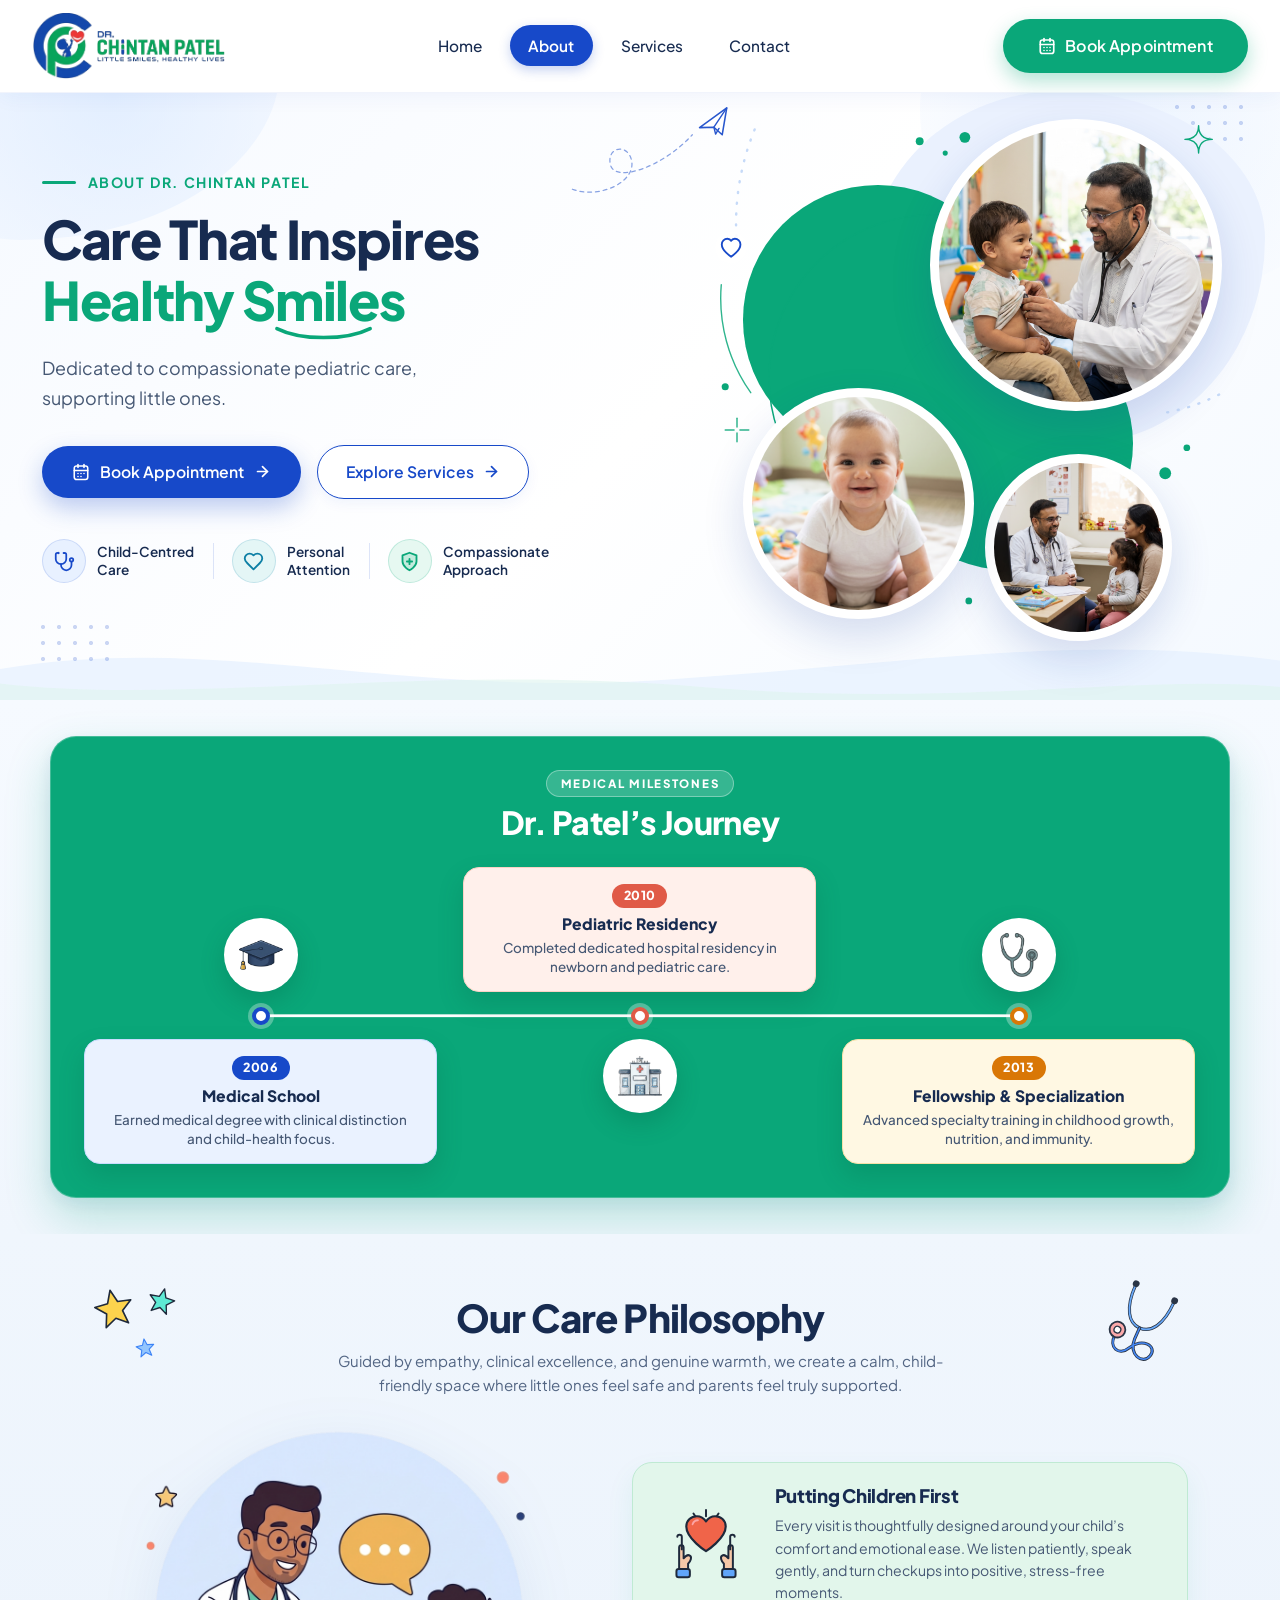
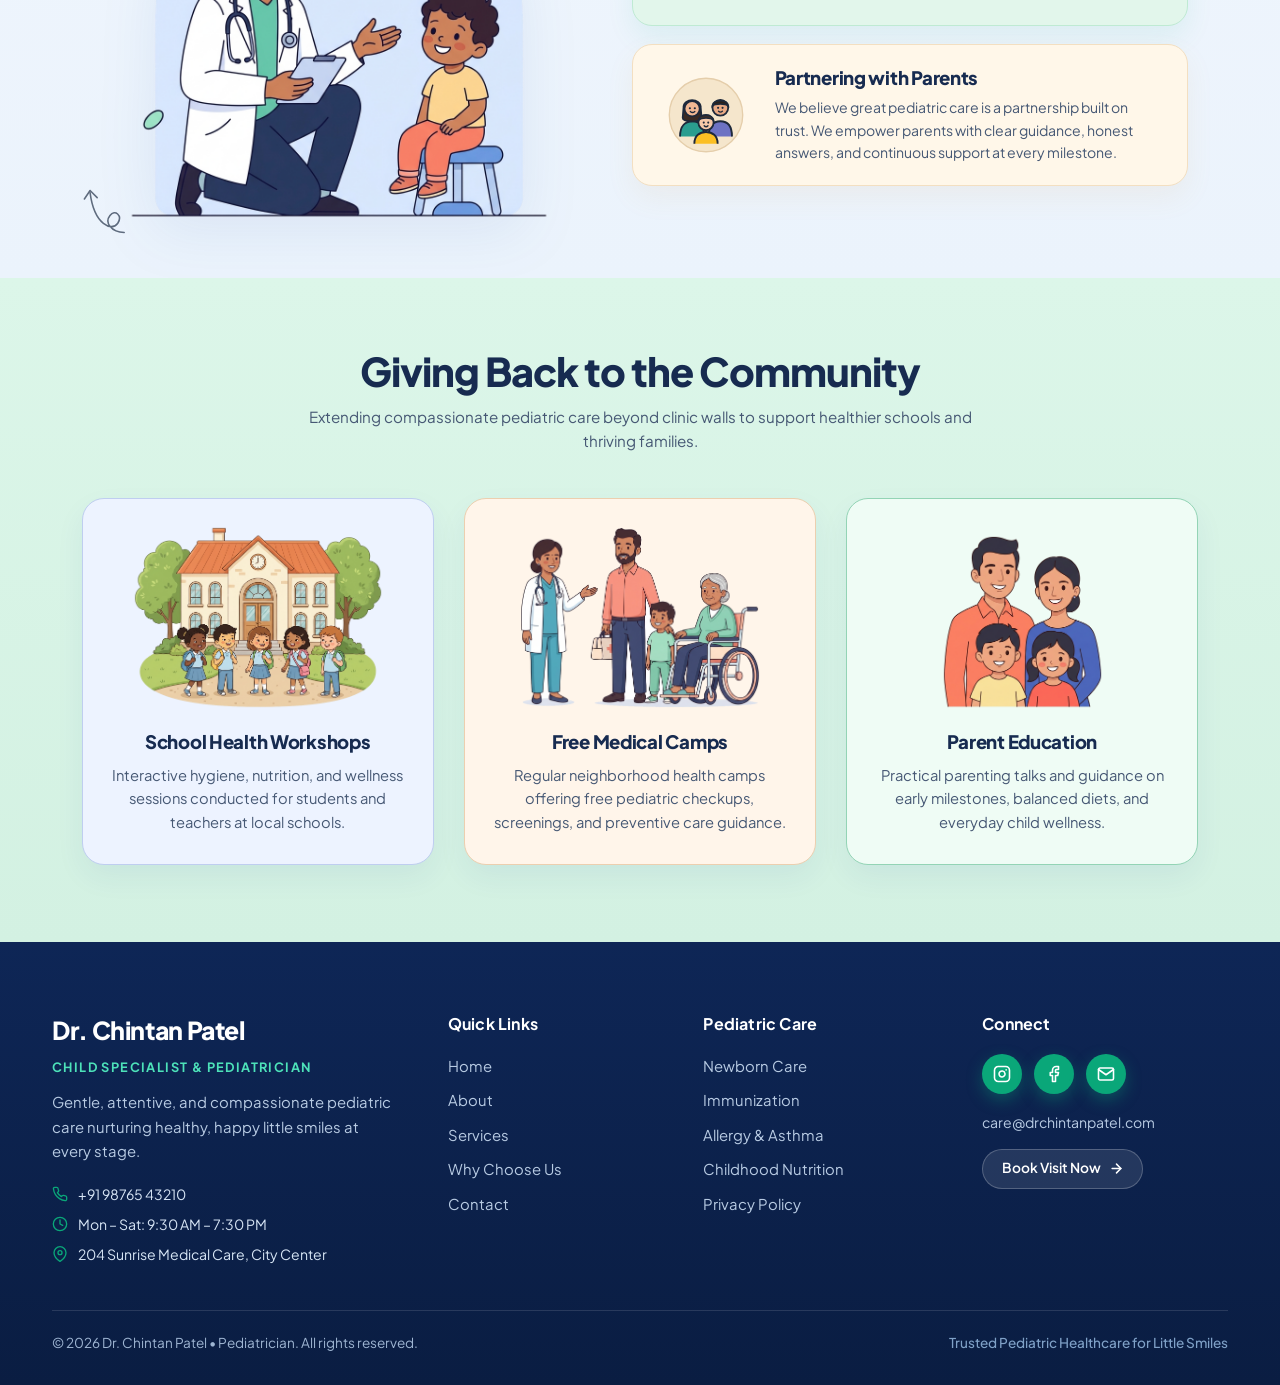
==== about.html @ 52f43acf "Add about page, update assets, and styling" ====
<!DOCTYPE html>
<html lang="en">
<head>
  <meta charset="UTF-8">
  <meta name="viewport" content="width=device-width, initial-scale=1.0">
  <title>About Dr. Chintan Patel | Child Specialist &amp; Pediatrician</title>
  <meta name="description" content="Learn about Dr. Chintan Patel's compassionate, child-centred pediatric care philosophy, supporting healthy smiles and thriving families.">

  <!-- Google Fonts: Plus Jakarta Sans -->
  <link rel="preconnect" href="https://fonts.googleapis.com">
  <link rel="preconnect" href="https://fonts.gstatic.com" crossorigin>
  <link href="https://fonts.googleapis.com/css2?family=Plus+Jakarta+Sans:wght@400;500;600;700;800&display=swap" rel="stylesheet">

  <!-- Main Stylesheet -->
  <link rel="stylesheet" href="style.css">
</head>
<body class="page-about">

  <!-- ==================== HEADER / NAVBAR ==================== -->
  <header class="site-header" id="header">
    <div class="header-container">

      <!-- Brand Logo -->
      <a href="index.html" class="brand-logo" aria-label="Dr. Chintan Patel - Home">
        <img src="images/logo.png" alt="Dr. Chintan Patel - Child Specialist" class="logo-image">
      </a>

      <!-- Desktop Navigation Menu -->
      <nav class="nav-desktop" aria-label="Primary Navigation">
        <ul class="nav-links">
          <li><a href="index.html" class="nav-link">Home</a></li>
          <li><a href="about.html" class="nav-link active">About</a></li>
          <li><a href="index.html#services" class="nav-link">Services</a></li>
          <li><a href="#contact" class="nav-link">Contact</a></li>
        </ul>
      </nav>

      <!-- Header Action Button -->
      <div class="header-actions">
        <a href="#contact" class="btn btn-appointment" aria-label="Book an Appointment">
          <svg class="btn-icon" width="18" height="18" viewBox="0 0 24 24" fill="none" stroke="currentColor" stroke-width="2.2" stroke-linecap="round" stroke-linejoin="round">
            <rect x="3" y="4" width="18" height="18" rx="3" ry="3"></rect>
            <line x1="16" y1="2" x2="16" y2="6"></line>
            <line x1="8" y1="2" x2="8" y2="6"></line>
            <line x1="3" y1="10" x2="21" y2="10"></line>
            <path d="M8 14h.01"></path>
            <path d="M12 14h.01"></path>
            <path d="M16 14h.01"></path>
            <path d="M8 18h.01"></path>
            <path d="M12 18h.01"></path>
            <path d="M16 18h.01"></path>
          </svg>
          <span>Book Appointment</span>
        </a>

        <!-- Mobile Menu Toggle Button -->
        <button class="mobile-toggle" id="mobileToggle" aria-label="Toggle navigation menu" aria-expanded="false">
          <span class="hamburger-bar"></span>
          <span class="hamburger-bar"></span>
          <span class="hamburger-bar"></span>
        </button>
      </div>

    </div>

    <!-- Mobile Drawer Menu -->
    <div class="mobile-menu" id="mobileMenu">
      <ul class="mobile-nav-links">
        <li><a href="index.html" class="mobile-nav-link">Home</a></li>
        <li><a href="about.html" class="mobile-nav-link active">About</a></li>
        <li><a href="index.html#services" class="mobile-nav-link">Services</a></li>
        <li><a href="#contact" class="mobile-nav-link">Contact</a></li>
      </ul>
      <div class="mobile-menu-action">
        <a href="#contact" class="btn btn-appointment btn-block">
          <svg class="btn-icon" width="18" height="18" viewBox="0 0 24 24" fill="none" stroke="currentColor" stroke-width="2.2" stroke-linecap="round" stroke-linejoin="round">
            <rect x="3" y="4" width="18" height="18" rx="3" ry="3"></rect>
            <line x1="16" y1="2" x2="16" y2="6"></line>
            <line x1="8" y1="2" x2="8" y2="6"></line>
            <line x1="3" y1="10" x2="21" y2="10"></line>
          </svg>
          <span>Book Appointment</span>
        </a>
      </div>
    </div>
  </header>

  <!-- Blurred Backdrop Overlay for Mobile Navigation -->
  <div class="nav-backdrop" id="navBackdrop" aria-hidden="true"></div>

  <!-- ==================== ABOUT PAGE HERO SECTION ==================== -->
  <main>
    <section class="about-hero-section" id="about-hero">

      <!-- Ambient Organic Waves, Dot Grids & Paper Plane Decor -->
      <div class="about-hero-bg" aria-hidden="true">
        <div class="about-hero-blob-tl"></div>
        <div class="about-hero-blob-tr"></div>
        <svg class="about-hero-wave-bottom" viewBox="0 0 1440 160" preserveAspectRatio="none">
          <path d="M0,100 C240,35 440,150 740,120 C1020,92 1210,35 1440,85 L1440,160 L0,160 Z" fill="#E6F1FF" opacity="0.72"/>
          <path d="M0,126 C210,165 480,90 790,132 C1080,170 1280,108 1440,132 L1440,160 L0,160 Z" fill="#DFF5EE" opacity="0.58"/>
        </svg>

        <!-- Subtle Dot Matrix Grids -->
        <div class="about-dot-grid about-dot-grid-tr"></div>
        <div class="about-dot-grid about-dot-grid-bl"></div>

        <!-- Playful Hand-Drawn Paper Airplane + Looped Dashed Trail -->
        <svg class="about-paper-plane-svg" viewBox="0 0 230 130" fill="none">
          <path d="M12,112 C48,125 94,102 88,75 C83,52 55,58 61,81 C67,104 128,84 166,42" stroke="#1749C9" stroke-width="1.6" stroke-dasharray="5 5" stroke-linecap="round" opacity="0.55"/>
          <g transform="translate(168, 12) rotate(-14)">
            <path d="M2 22 L42 6 L28 38 L20 26 Z" stroke="#1749C9" stroke-width="2" stroke-linejoin="round" fill="#FFFFFF" fill-opacity="0.9"/>
            <path d="M42 6 L20 26 L20 35 L26 29" stroke="#1749C9" stroke-width="1.8" stroke-linecap="round" stroke-linejoin="round"/>
          </g>
        </svg>
      </div>

      <div class="about-hero-container">

        <!-- Left Column: Eyebrow, Dual-Tone Headline with Smile Arc, Subtitle, CTAs & Trust Pillars -->
        <div class="about-hero-content">

          <div class="about-hero-eyebrow pop-in" style="--pop-delay: 0.06s;">
            <span class="about-eyebrow-line" aria-hidden="true"></span>
            <span>ABOUT DR. CHINTAN PATEL</span>
          </div>

          <h1 class="about-hero-title pop-in" style="--pop-delay: 0.16s;">
            <span>Care That Inspires</span>
            <span class="about-title-green">
              Healthy
              <span class="smiles-arc-wrap">
                Smiles
                <svg class="smiles-arc-svg" viewBox="0 0 136 24" fill="none" aria-hidden="true">
                  <path d="M6 6 C38 22, 98 22, 130 6" stroke="#0AA779" stroke-width="4.8" stroke-linecap="round"/>
                </svg>
              </span>
            </span>
          </h1>

          <p class="about-hero-desc pop-in" style="--pop-delay: 0.26s;">
            Dedicated to compassionate pediatric care, supporting little ones.
          </p>

          <!-- Primary & Secondary Pill CTAs -->
          <div class="about-hero-cta-group pop-in" style="--pop-delay: 0.36s;">
            <a href="#contact" class="btn btn-about-primary">
              <svg class="btn-cal-icon" width="18" height="18" viewBox="0 0 24 24" fill="none" stroke="currentColor" stroke-width="2.1" stroke-linecap="round" stroke-linejoin="round" aria-hidden="true">
                <rect x="3" y="4" width="18" height="18" rx="3" ry="3"></rect>
                <line x1="16" y1="2" x2="16" y2="6"></line>
                <line x1="8" y1="2" x2="8" y2="6"></line>
                <line x1="3" y1="10" x2="21" y2="10"></line>
                <path d="M8 14h.01"></path>
                <path d="M12 14h.01"></path>
                <path d="M16 14h.01"></path>
                <path d="M8 18h.01"></path>
                <path d="M12 18h.01"></path>
              </svg>
              <span>Book Appointment</span>
              <svg class="btn-arrow-icon" width="17" height="17" viewBox="0 0 24 24" fill="none" stroke="currentColor" stroke-width="2.4" stroke-linecap="round" stroke-linejoin="round" aria-hidden="true">
                <line x1="5" y1="12" x2="19" y2="12"></line>
                <polyline points="12 5 19 12 12 19"></polyline>
              </svg>
            </a>

            <a href="index.html#services" class="btn btn-about-outline">
              <span>Explore Services</span>
              <svg class="btn-arrow-icon" width="17" height="17" viewBox="0 0 24 24" fill="none" stroke="currentColor" stroke-width="2.4" stroke-linecap="round" stroke-linejoin="round" aria-hidden="true">
                <line x1="5" y1="12" x2="19" y2="12"></line>
                <polyline points="12 5 19 12 12 19"></polyline>
              </svg>
            </a>
          </div>

          <!-- 3 Pediatric Trust Pillars -->
          <div class="about-hero-pillars pop-in" style="--pop-delay: 0.46s;">

            <div class="about-pillar-item">
              <div class="about-pillar-icon pillar-icon-blue" aria-hidden="true">
                <svg width="21" height="21" viewBox="0 0 24 24" fill="none" stroke="currentColor" stroke-width="2" stroke-linecap="round" stroke-linejoin="round">
                  <path d="M4.8 2.3A.3.3 0 1 0 5 2H4a2 2 0 0 0-2 2v5a6 6 0 0 0 6 6v0a6 6 0 0 0 6-6V4a2 2 0 0 0-2-2h-1a.2.2 0 1 0 .3.3"/>
                  <path d="M8 15v1a6 6 0 0 0 6 6v0a6 6 0 0 0 6-6v-4"/>
                  <circle cx="20" cy="10" r="2"/>
                </svg>
              </div>
              <span class="about-pillar-label">Child-Centred<br>Care</span>
            </div>

            <div class="about-pillar-divider" aria-hidden="true"></div>

            <div class="about-pillar-item">
              <div class="about-pillar-icon pillar-icon-teal" aria-hidden="true">
                <svg width="21" height="21" viewBox="0 0 24 24" fill="none" stroke="currentColor" stroke-width="2.1" stroke-linecap="round" stroke-linejoin="round">
                  <path d="M19 14c1.49-1.46 3-3.21 3-5.5A5.5 5.5 0 0 0 16.5 3c-1.76 0-3 .5-4.5 2-1.5-1.5-2.74-2-4.5-2A5.5 5.5 0 0 0 2 8.5c0 2.3 1.5 4.05 3 5.5l7 7Z"/>
                </svg>
              </div>
              <span class="about-pillar-label">Personal<br>Attention</span>
            </div>

            <div class="about-pillar-divider" aria-hidden="true"></div>

            <div class="about-pillar-item">
              <div class="about-pillar-icon pillar-icon-green" aria-hidden="true">
                <svg width="21" height="21" viewBox="0 0 24 24" fill="none" stroke="currentColor" stroke-width="2.1" stroke-linecap="round" stroke-linejoin="round">
                  <path d="M12 22s8-4 8-10V5l-8-3-8 3v7c0 6 8 10 8 10z" fill="currentColor" fill-opacity="0.16"/>
                  <line x1="12" y1="9" x2="12" y2="15"/>
                  <line x1="9" y1="12" x2="15" y2="12"/>
                </svg>
              </div>
              <span class="about-pillar-label">Compassionate<br>Approach</span>
            </div>

          </div>
        </div>

        <!-- Right Column: 3-Circle Photo Collage with Reference Image 2 Background Design -->
        <div class="about-hero-visual">
          <div class="about-collage-stage">

            <!-- Soft Light Blue Cloud Shape Behind Top-Right -->
            <div class="collage-bg-sky" aria-hidden="true"></div>

            <!-- Bold Healthcare Green Overlapping Backdrop Circles (Exact Ref Image 2) -->
            <div class="collage-green-circle-main" aria-hidden="true"></div>
            <div class="collage-green-circle-accent" aria-hidden="true"></div>

            <!-- Thin Green Orbital Arc, Heart, Crosshair, Sparkle & Green Dots (Ref Image 2) -->
            <svg class="collage-decor-svg" viewBox="0 0 560 560" fill="none" aria-hidden="true">
              <!-- Outer faint dotted arc top-left -->
              <path d="M74 28 A252 252 0 0 0 56 146" stroke="#C6DAF8" stroke-width="2.5" stroke-dasharray="1 10" stroke-linecap="round"/>

              <!-- Thin green orbital ring around main green circle -->
              <path d="M98 336 A166 166 0 0 1 286 118" stroke="#0AA779" stroke-width="1.5" stroke-linecap="round"/>
              <path d="M40 186 A166 166 0 0 0 70 296" stroke="#0AA779" stroke-width="1.4" stroke-linecap="round" opacity="0.85"/>

              <!-- Royal Blue Outline Heart on left orbital arc -->
              <g transform="translate(36, 134)">
                <circle cx="14" cy="14" r="16" fill="#FFFFFF" fill-opacity="0.9"/>
                <path d="M14 23.5 C14 23.5 4.5 17.5 4.5 11 C4.5 7.7 7.1 5.2 10.2 5.2 C12.1 5.2 13.4 6.2 14 7.4 C14.6 6.2 15.9 5.2 17.8 5.2 C20.9 5.2 23.5 7.7 23.5 11 C23.5 17.5 14 23.5 14 23.5 Z" stroke="#1749C9" stroke-width="1.9" stroke-linejoin="round" fill="none"/>
              </g>

              <!-- 4-point Green Crosshair (+) on bottom-left -->
              <g stroke="#0AA779" stroke-width="1.5" stroke-linecap="round" opacity="0.85">
                <line x1="56" y1="322" x2="56" y2="331"/>
                <line x1="56" y1="337" x2="56" y2="346"/>
                <line x1="44" y1="334" x2="53" y2="334"/>
                <line x1="59" y1="334" x2="68" y2="334"/>
              </g>

              <!-- 4-point Green Sparkle Star on top-right -->
              <path d="M526 24 Q526 38 540 38 Q526 38 526 52 Q526 38 512 38 Q526 38 526 24 Z" stroke="#0AA779" stroke-width="1.4" stroke-linejoin="round" fill="none"/>

              <!-- Faint dotted arc on right edge -->
              <path d="M494 316 A195 195 0 0 0 554 294" stroke="#C6DAF8" stroke-width="2.5" stroke-dasharray="1 10" stroke-linecap="round"/>

              <!-- Floating Solid Healthcare Green Dots (matching Ref Image 2) -->
              <circle cx="242" cy="40" r="4" fill="#0AA779"/>
              <circle cx="268" cy="52" r="2.6" fill="#0AA779"/>
              <circle cx="288" cy="36" r="5.5" fill="#0AA779"/>
              <circle cx="44" cy="290" r="3.6" fill="#0AA779"/>
              <circle cx="292" cy="508" r="3.4" fill="#0AA779"/>
              <circle cx="492" cy="378" r="6" fill="#0AA779"/>
              <circle cx="514" cy="352" r="3.4" fill="#0AA779"/>
            </svg>

            <!-- Photo Circle 1: Primary Doctor Image (Top-Right Large) -->
            <div class="collage-circle collage-circle-primary">
              <img
                src="images/about/primary dr image.png"
                alt="Dr. Chintan Patel smiling while examining a cheerful young child"
                class="collage-circle-img"
              >
            </div>

            <!-- Photo Circle 2: Happy Child Image (Bottom-Left Medium) -->
            <div class="collage-circle collage-circle-kid">
              <img
                src="images/about/kid.png"
                alt="Happy smiling baby in pediatric care"
                class="collage-circle-img"
              >
            </div>

            <!-- Photo Circle 3: Secondary Doctor Consultation Image (Bottom-Right) -->
            <div class="collage-circle collage-circle-secondary">
              <img
                src="images/about/secondry dr image.png"
                alt="Dr. Chintan Patel consulting warmly with mother and child"
                class="collage-circle-img"
              >
            </div>

          </div>
        </div>

      </div>
    </section>

    <!-- ==================== DR. PATEL'S JOURNEY BANNER CARD ==================== -->
    <section class="journey-section" id="dr-journey">
      <div class="journey-wrapper">
        <div class="journey-banner-card">

          <!-- Compact Banner Header -->
          <div class="journey-header">
            <span class="journey-tag">MEDICAL MILESTONES</span>
            <h2 class="journey-title">Dr. Patel’s Journey</h2>
          </div>

          <!-- Horizontal Alternating 3-Step Timeline (Vertical Alternating on Mobile) -->
          <div class="journey-timeline">
            <!-- Progressive Connecting Line -->
            <div class="journey-track" aria-hidden="true">
              <div class="journey-track-fill"></div>
            </div>

            <!-- Milestone 1: 2006 Medical School (Icon Top/Left, Card Bottom/Right) -->
            <article class="journey-step journey-step-1">
              <div class="journey-slot-icon">
                <div class="journey-icon-circle">
                  <img
                    src="images/about/medical school.png"
                    alt="Medical School Graduation Cap"
                    class="journey-icon-img"
                    loading="lazy"
                  >
                </div>
              </div>

              <div class="journey-slot-node">
                <span class="journey-node-dot journey-dot-blue" aria-hidden="true"></span>
              </div>

              <div class="journey-slot-card">
                <div class="journey-step-card journey-card-blue">
                  <span class="journey-year-badge journey-year-blue">2006</span>
                  <h3 class="journey-step-title">Medical School</h3>
                  <p class="journey-step-desc">
                    Earned medical degree with clinical distinction and child-health focus.
                  </p>
                </div>
              </div>
            </article>

            <!-- Milestone 2: 2010 Pediatric Residency (Alternated: Card Top/Left, Icon Bottom/Right) -->
            <article class="journey-step journey-step-2 journey-step-alt">
              <div class="journey-slot-card">
                <div class="journey-step-card journey-card-coral">
                  <span class="journey-year-badge journey-year-coral">2010</span>
                  <h3 class="journey-step-title">Pediatric Residency</h3>
                  <p class="journey-step-desc">
                    Completed dedicated hospital residency in newborn and pediatric care.
                  </p>
                </div>
              </div>

              <div class="journey-slot-node">
                <span class="journey-node-dot journey-dot-coral" aria-hidden="true"></span>
              </div>

              <div class="journey-slot-icon">
                <div class="journey-icon-circle">
                  <img
                    src="images/about/pediatric residency.png"
                    alt="Pediatric Residency Hospital"
                    class="journey-icon-img"
                    loading="lazy"
                  >
                </div>
              </div>
            </article>

            <!-- Milestone 3: 2013 Fellowship & Specialization (Icon Top/Left, Card Bottom/Right) -->
            <article class="journey-step journey-step-3">
              <div class="journey-slot-icon">
                <div class="journey-icon-circle">
                  <img
                    src="images/about/fellowship & specialization.png"
                    alt="Fellowship and Specialization Stethoscope"
                    class="journey-icon-img"
                    loading="lazy"
                  >
                </div>
              </div>

              <div class="journey-slot-node">
                <span class="journey-node-dot journey-dot-gold" aria-hidden="true"></span>
              </div>

              <div class="journey-slot-card">
                <div class="journey-step-card journey-card-gold">
                  <span class="journey-year-badge journey-year-gold">2013</span>
                  <h3 class="journey-step-title">Fellowship &amp; Specialization</h3>
                  <p class="journey-step-desc">
                    Advanced specialty training in childhood growth, nutrition, and immunity.
                  </p>
                </div>
              </div>
            </article>

          </div>
        </div>
      </div>
    </section>

    <!-- ==================== OUR CARE PHILOSOPHY SECTION ==================== -->
    <section class="philosophy-section" id="care-philosophy">

      <div class="philosophy-container">

        <!-- Decorative Illustrations Positioned Tightly Around Content -->
        <div class="philosophy-bg-decor" aria-hidden="true">
          <!-- Top-Left Playful Stars (beside header) -->
          <svg class="philosophy-stars-svg" viewBox="0 0 160 150" fill="none">
            <!-- Large Golden Yellow Star -->
            <path d="M44 16 L51.5 34.5 L71 36 L56 49 L60.8 68.5 L44 58 L27.2 68.5 L32 49 L17 36 L36.5 34.5 Z" fill="#FCD34D" stroke="#1E293B" stroke-width="2.4" stroke-linejoin="round" transform="rotate(-12 44 44)"/>
            <!-- Medium Teal Star -->
            <path d="M114 14 L119 26.5 L132.5 27.5 L122 36.5 L125.5 49.5 L114 42.2 L102.5 49.5 L106 36.5 L95.5 27.5 L109 26.5 Z" fill="#5EEAD4" stroke="#1E293B" stroke-width="2" stroke-linejoin="round" transform="rotate(14 114 33)"/>
            <!-- Small Periwinkle Blue Star -->
            <path d="M90 88 L93.5 97 L103 97.8 L95.5 104 L98 113.5 L90 108.2 L82 113.5 L84.5 104 L77 97.8 L86.5 97 Z" fill="#93C5FD" stroke="#3B82F6" stroke-width="1.6" stroke-linejoin="round" transform="rotate(-8 90 101)"/>
          </svg>

          <!-- Top-Right Cute Illustrated Stethoscope (beside header) -->
          <svg class="philosophy-steth-svg" viewBox="0 0 150 150" fill="none">
            <g transform="rotate(24 75 75)">
              <!-- Earpieces & Y-tube -->
              <path d="M46 22 C46 56 58 72 74 72 C90 72 102 56 102 22" stroke="#1E293B" stroke-width="4.2" stroke-linecap="round"/>
              <path d="M46 22 C46 56 58 72 74 72 C90 72 102 56 102 22" stroke="#60A5FA" stroke-width="2.2" stroke-linecap="round"/>
              <circle cx="46" cy="20" r="4.5" fill="#1E293B"/>
              <circle cx="102" cy="20" r="4.5" fill="#1E293B"/>
              <!-- Looped Tubing -->
              <path d="M74 72 L74 88 C74 110 98 116 102 100 C106 84 82 82 72 102 C64 118 46 112 48 94" stroke="#1E293B" stroke-width="4.2" stroke-linecap="round"/>
              <path d="M74 72 L74 88 C74 110 98 116 102 100 C106 84 82 82 72 102 C64 118 46 112 48 94" stroke="#3B82F6" stroke-width="2" stroke-linecap="round"/>
              <!-- Chest piece -->
              <circle cx="48" cy="86" r="10.5" fill="#FCA5A5" stroke="#1E293B" stroke-width="2.4"/>
              <circle cx="48" cy="86" r="4.5" fill="#FFFFFF" stroke="#1E293B" stroke-width="1.8"/>
            </g>
          </svg>

          <!-- Bottom-Left Looped Doodle Arrow -->
          <svg class="philosophy-arrow-svg" viewBox="0 0 90 90" fill="none">
            <path d="M72 78 C54 78 44 64 52 54 C59 45 70 54 63 65 C55 77 30 68 24 22" stroke="#475569" stroke-width="2.2" stroke-linecap="round"/>
            <path d="M16 31 L24 19 L34 29" stroke="#475569" stroke-width="2.2" stroke-linecap="round" stroke-linejoin="round"/>
          </svg>
        </div>

        <!-- Centered Section Header -->
        <header class="philosophy-header">
          <h2 class="philosophy-title">Our Care Philosophy</h2>
          <p class="philosophy-subtitle">
            Guided by empathy, clinical excellence, and genuine warmth, we create a calm, child-friendly space where little ones feel safe and parents feel truly supported.
          </p>
        </header>

        <!-- Two-Column Layout: Illustration on LEFT, Philosophy Cards on RIGHT -->
        <div class="philosophy-grid">

          <!-- Left Column: Generated Pediatric Care Illustration -->
          <div class="philosophy-visual">
            <img
              src="images/about/care-philosophy-illustration.png"
              alt="Dr. Chintan Patel kneeling warmly to talk with a smiling young child"
              class="philosophy-illustration-img"
            >
          </div>

          <!-- Right Column: 2 Stacked Philosophy Cards -->
          <div class="philosophy-cards">

            <!-- Card 1: Putting Children First (Mint Green) -->
            <article class="philosophy-card philosophy-card-green">
              <div class="philosophy-card-icon" aria-hidden="true">
                <svg viewBox="0 0 96 96" fill="none">
                  <!-- Sparkle Rays -->
                  <line x1="48" y1="10" x2="48" y2="17" stroke="#1E293B" stroke-width="2.2" stroke-linecap="round"/>
                  <line x1="34" y1="14" x2="38" y2="20" stroke="#1E293B" stroke-width="2.2" stroke-linecap="round"/>
                  <line x1="62" y1="14" x2="58" y2="20" stroke="#1E293B" stroke-width="2.2" stroke-linecap="round"/>
                  <!-- Caring Heart -->
                  <path d="M48 56 C48 56 26 42 26 28.5 C26 21.5 31.5 17 37.8 17 C42.2 17 45.8 19.4 48 22.8 C50.2 19.4 53.8 17 58.2 17 C64.5 17 70 21.5 70 28.5 C70 42 48 56 48 56 Z" fill="#F06449" stroke="#1E293B" stroke-width="2.4" stroke-linejoin="round"/>
                  <path d="M33 26 C34 23 36.5 21.5 39 21.5" stroke="#FCA5A5" stroke-width="2" stroke-linecap="round"/>
                  <!-- Left Caring Hand -->
                  <path d="M18 76 L18 52 C18 48.5 23 48.5 23 52 L23 64 C23 64 27 59 30 61 C32.5 62.5 31 67 28 70 L28 78 Z" fill="#F6C8A8" stroke="#1E293B" stroke-width="2.2" stroke-linejoin="round"/>
                  <path d="M16 40 C16 37 21 37 21 40 L21 54" stroke="#1E293B" stroke-width="2.2" stroke-linecap="round"/>
                  <rect x="15" y="76" width="15" height="9" rx="2.5" fill="#60A5FA" stroke="#1E293B" stroke-width="2.2"/>
                  <!-- Right Caring Hand -->
                  <path d="M78 76 L78 52 C78 48.5 73 48.5 73 52 L73 64 C73 64 69 59 66 61 C63.5 62.5 65 67 68 70 L68 78 Z" fill="#F6C8A8" stroke="#1E293B" stroke-width="2.2" stroke-linejoin="round"/>
                  <path d="M80 40 C80 37 75 37 75 40 L75 54" stroke="#1E293B" stroke-width="2.2" stroke-linecap="round"/>
                  <rect x="66" y="76" width="15" height="9" rx="2.5" fill="#60A5FA" stroke="#1E293B" stroke-width="2.2"/>
                </svg>
              </div>
              <div class="philosophy-card-body">
                <h3 class="philosophy-card-title">Putting Children First</h3>
                <p class="philosophy-card-text">
                  Every visit is thoughtfully designed around your child’s comfort and emotional ease. We listen patiently, speak gently, and turn checkups into positive, stress-free moments.
                </p>
              </div>
            </article>

            <!-- Card 2: Partnering with Parents (Warm Cream) -->
            <article class="philosophy-card philosophy-card-warm">
              <div class="philosophy-card-icon" aria-hidden="true">
                <svg viewBox="0 0 96 96" fill="none">
                  <!-- Soft Circular Backdrop -->
                  <circle cx="48" cy="48" r="41" fill="#F5E6CC" stroke="#E5CEAB" stroke-width="1.5"/>
                  <!-- Mother (Left) -->
                  <path d="M19 72 C19 60 25 55 33 55 C41 55 46 60 46 72" fill="#2A9D8F" stroke="#1E293B" stroke-width="2.1" stroke-linejoin="round"/>
                  <path d="M23 39 C23 29 42 29 42 39 L43 51 C43 53 40 55 32.5 55 C25 55 22 53 22 51 Z" fill="#3B2A22" stroke="#1E293B" stroke-width="2"/>
                  <circle cx="32.5" cy="41" r="8.5" fill="#F2B893" stroke="#1E293B" stroke-width="2"/>
                  <circle cx="30" cy="40.5" r="1.2" fill="#1E293B"/>
                  <circle cx="35.5" cy="40.5" r="1.2" fill="#1E293B"/>
                  <path d="M30.5 44 C32 45.5 34 45.5 35.5 44" stroke="#1E293B" stroke-width="1.5" stroke-linecap="round"/>
                  <!-- Father (Right) -->
                  <path d="M51 72 C51 60 56 55 64 55 C72 55 77 60 77 72" fill="#6D72C3" stroke="#1E293B" stroke-width="2.1" stroke-linejoin="round"/>
                  <circle cx="64" cy="40" r="8.8" fill="#E8A984" stroke="#1E293B" stroke-width="2"/>
                  <path d="M55 38 C55 30 73 30 73 38 C70 35 58 35 55 38 Z" fill="#2B211B" stroke="#1E293B" stroke-width="1.8"/>
                  <circle cx="61.5" cy="40" r="1.2" fill="#1E293B"/>
                  <circle cx="66.5" cy="40" r="1.2" fill="#1E293B"/>
                  <path d="M62 43.8 C63.3 45 65 45 66.3 43.8" stroke="#1E293B" stroke-width="1.5" stroke-linecap="round"/>
                  <!-- Happy Child (Center Front) -->
                  <path d="M35 80 C35 71 41 67 48 67 C55 67 61 71 61 80" fill="#FBBF24" stroke="#1E293B" stroke-width="2.1" stroke-linejoin="round"/>
                  <circle cx="48" cy="56.5" r="8.5" fill="#F6C8A8" stroke="#1E293B" stroke-width="2"/>
                  <path d="M39.5 54 C40 46.5 56 46.5 56.5 54 C53 50.5 43 50.5 39.5 54 Z" fill="#4A3222" stroke="#1E293B" stroke-width="1.8"/>
                  <circle cx="45.5" cy="56.5" r="1.15" fill="#1E293B"/>
                  <circle cx="50.5" cy="56.5" r="1.15" fill="#1E293B"/>
                  <path d="M46 60 C47.3 61.5 48.9 61.5 50.2 60" stroke="#1E293B" stroke-width="1.5" stroke-linecap="round"/>
                </svg>
              </div>
              <div class="philosophy-card-body">
                <h3 class="philosophy-card-title">Partnering with Parents</h3>
                <p class="philosophy-card-text">
                  We believe great pediatric care is a partnership built on trust. We empower parents with clear guidance, honest answers, and continuous support at every milestone.
                </p>
              </div>
            </article>

          </div>

        </div>
      </div>
    </section>

    <!-- ==================== GIVING BACK TO THE COMMUNITY SECTION ==================== -->
    <section class="community-section" id="community">
      <div class="community-container">

        <!-- Centered Section Header -->
        <header class="community-header">
          <h2 class="community-title">Giving Back to the Community</h2>
          <p class="community-subtitle">
            Extending compassionate pediatric care beyond clinic walls to support healthier schools and thriving families.
          </p>
        </header>

        <!-- 3 Community Initiative Cards -->
        <div class="community-grid">

          <!-- Card 1: School Health Workshops (Soft Blue) -->
          <article class="community-card community-card-blue" style="--card-delay: 0.08s;">
            <div class="community-card-media">
              <img
                src="images/about/community-school-workshops.png"
                alt="School children smiling in front of a school building for health workshops"
                class="community-card-img"
                loading="lazy"
              >
            </div>
            <div class="community-card-body">
              <h3 class="community-card-title">School Health Workshops</h3>
              <p class="community-card-desc">
                Interactive hygiene, nutrition, and wellness sessions conducted for students and teachers at local schools.
              </p>
            </div>
          </article>

          <!-- Card 2: Free Medical Camps (Warm Cream) -->
          <article class="community-card community-card-warm" style="--card-delay: 0.2s;">
            <div class="community-card-media">
              <img
                src="images/about/community-medical-camps.png"
                alt="Doctor and community family at a free neighborhood medical camp"
                class="community-card-img"
                loading="lazy"
              >
            </div>
            <div class="community-card-body">
              <h3 class="community-card-title">Free Medical Camps</h3>
              <p class="community-card-desc">
                Regular neighborhood health camps offering free pediatric checkups, screenings, and preventive care guidance.
              </p>
            </div>
          </article>

          <!-- Card 3: Parent Education (Soft Mint Green) -->
          <article class="community-card community-card-mint" style="--card-delay: 0.32s;">
            <div class="community-card-media">
              <img
                src="images/about/community-parent-education.png"
                alt="Smiling parents with their two young children"
                class="community-card-img community-card-img-family"
                loading="lazy"
              >
            </div>
            <div class="community-card-body">
              <h3 class="community-card-title">Parent Education</h3>
              <p class="community-card-desc">
                Practical parenting talks and guidance on early milestones, balanced diets, and everyday child wellness.
              </p>
            </div>
          </article>

        </div>
      </div>
    </section>
  </main>

  <!-- ==================== FOOTER / CONTACT SECTION ==================== -->
  <footer class="site-footer" id="contact">
    <div class="footer-container">
      <div class="footer-grid">

        <!-- Column 1: Brand & Essential Clinic Details -->
        <div class="footer-col footer-brand-col">
          <h3 class="footer-brand-name">Dr. Chintan Patel</h3>
          <span class="footer-brand-role">Child Specialist &amp; Pediatrician</span>
          <p class="footer-brand-desc">
            Gentle, attentive, and compassionate pediatric care nurturing healthy, happy little smiles at every stage.
          </p>
          <div class="footer-contact-list">
            <a href="tel:+919876543210" class="footer-contact-item">
              <svg width="16" height="16" viewBox="0 0 24 24" fill="none" stroke="currentColor" stroke-width="2" stroke-linecap="round" stroke-linejoin="round">
                <path d="M22 16.92v3a2 2 0 0 1-2.18 2 19.79 19.79 0 0 1-8.63-3.07 19.5 19.5 0 0 1-6-6 19.79 19.79 0 0 1-3.07-8.67A2 2 0 0 1 4.11 2h3a2 2 0 0 1 2 1.72 12.84 12.84 0 0 0 .7 2.81 2 2 0 0 1-.45 2.11L8.09 9.91a16 16 0 0 0 6 6l1.27-1.27a2 2 0 0 1 2.11-.45 12.84 12.84 0 0 0 2.81.7A2 2 0 0 1 22 16.92z"></path>
              </svg>
              <span>+91 98765 43210</span>
            </a>
            <div class="footer-contact-item">
              <svg width="16" height="16" viewBox="0 0 24 24" fill="none" stroke="currentColor" stroke-width="2" stroke-linecap="round" stroke-linejoin="round">
                <circle cx="12" cy="12" r="10"></circle>
                <polyline points="12 6 12 12 16 14"></polyline>
              </svg>
              <span>Mon – Sat: 9:30 AM – 7:30 PM</span>
            </div>
            <div class="footer-contact-item">
              <svg width="16" height="16" viewBox="0 0 24 24" fill="none" stroke="currentColor" stroke-width="2" stroke-linecap="round" stroke-linejoin="round">
                <path d="M21 10c0 7-9 13-9 13s-9-6-9-13a9 9 0 0 1 18 0z"></path>
                <circle cx="12" cy="10" r="3"></circle>
              </svg>
              <span>204 Sunrise Medical Care, City Center</span>
            </div>
          </div>
        </div>

        <!-- Column 2: Navigation Links -->
        <div class="footer-col">
          <h4 class="footer-col-title">Quick Links</h4>
          <ul class="footer-links">
            <li><a href="index.html" class="footer-link">Home</a></li>
            <li><a href="about.html" class="footer-link">About</a></li>
            <li><a href="index.html#services" class="footer-link">Services</a></li>
            <li><a href="index.html#why-choose" class="footer-link">Why Choose Us</a></li>
            <li><a href="#contact" class="footer-link">Contact</a></li>
          </ul>
        </div>

        <!-- Column 3: Services & Patient Care -->
        <div class="footer-col">
          <h4 class="footer-col-title">Pediatric Care</h4>
          <ul class="footer-links">
            <li><a href="index.html#services" class="footer-link">Newborn Care</a></li>
            <li><a href="index.html#services" class="footer-link">Immunization</a></li>
            <li><a href="index.html#services" class="footer-link">Allergy &amp; Asthma</a></li>
            <li><a href="index.html#services" class="footer-link">Childhood Nutrition</a></li>
            <li><a href="#contact" class="footer-link">Privacy Policy</a></li>
          </ul>
        </div>

        <!-- Column 4: Connect & Socials -->
        <div class="footer-col footer-social-col">
          <h4 class="footer-col-title">Connect</h4>
          <div class="footer-socials">
            <a href="#contact" class="footer-social-btn" aria-label="Instagram">
              <svg width="18" height="18" viewBox="0 0 24 24" fill="none" stroke="currentColor" stroke-width="2.1" stroke-linecap="round" stroke-linejoin="round">
                <rect x="2" y="2" width="20" height="20" rx="5" ry="5"></rect>
                <path d="M16 11.37A4 4 0 1 1 12.63 8 4 4 0 0 1 16 11.37z"></path>
                <line x1="17.5" y1="6.5" x2="17.51" y2="6.5"></line>
              </svg>
            </a>
            <a href="#contact" class="footer-social-btn" aria-label="Facebook">
              <svg width="18" height="18" viewBox="0 0 24 24" fill="none" stroke="currentColor" stroke-width="2.1" stroke-linecap="round" stroke-linejoin="round">
                <path d="M18 2h-3a5 5 0 0 0-5 5v3H7v4h3v8h4v-8h3l1-4h-4V7a1 1 0 0 1 1-1h3z"></path>
              </svg>
            </a>
            <a href="mailto:care@drchintanpatel.com" class="footer-social-btn" aria-label="Email Clinic">
              <svg width="18" height="18" viewBox="0 0 24 24" fill="none" stroke="currentColor" stroke-width="2.1" stroke-linecap="round" stroke-linejoin="round">
                <path d="M4 4h16c1.1 0 2 .9 2 2v12c0 1.1-.9 2-2 2H4c-1.1 0-2-.9-2-2V6c0-1.1.9-2 2-2z"></path>
                <polyline points="22,6 12,13 2,6"></polyline>
              </svg>
            </a>
          </div>
          <p class="footer-email-note">
            <a href="mailto:care@drchintanpatel.com">care@drchintanpatel.com</a>
          </p>
          <a href="tel:+919876543210" class="footer-cta-pill">
            <span>Book Visit Now</span>
            <svg width="15" height="15" viewBox="0 0 24 24" fill="none" stroke="currentColor" stroke-width="2.4" stroke-linecap="round" stroke-linejoin="round">
              <line x1="5" y1="12" x2="19" y2="12"></line>
              <polyline points="12 5 19 12 12 19"></polyline>
            </svg>
          </a>
        </div>

      </div>

      <!-- Subtle Divider Line -->
      <div class="footer-divider" aria-hidden="true"></div>

      <!-- Bottom Copyright Row -->
      <div class="footer-bottom">
        <p class="footer-copyright">&copy; 2026 Dr. Chintan Patel &bull; Pediatrician. All rights reserved.</p>
        <p class="footer-tagline">Trusted Pediatric Healthcare for Little Smiles</p>
      </div>
    </div>
  </footer>

  <!-- Main JavaScript File -->
  <script src="script.js"></script>
</body>
</html>
---- style.css ----
/* ==========================================================================
   DR. CHINTAN PATEL - PEDIATRIC HEALTHCARE WEBSITE
   Color Palette & Design System
   ========================================================================== */

:root {
  /* Exact Brand Color Palette */
  --primary-blue: #1749C9;       /* Royal Blue: Primary CTA, headings, nav active */
  --deep-blue: #103B9B;          /* Deep Blue: Footer, selected headings, dark accents */
  --healthcare-green: #0AA779;   /* Healthcare Green: Highlights, secondary accents, badges */
  --light-green: #E8F8F1;        /* Light Green: Soft background accents */
  --light-blue: #EAF1FF;         /* Light Blue: Alternating sections, icon containers */
  --white: #FFFFFF;              /* Dominant background color & clean frames */
  --soft-background: #F7FAFF;    /* Subtle soft background for hero & body */
  --primary-text: #172B50;       /* Dark navy text: Headings & main body copy */
  --muted-text: #64748B;         /* Slate muted text: Subtitles, helper text */

  /* Typography */
  --font-main: 'Plus Jakarta Sans', -apple-system, BlinkMacSystemFont, 'Segoe UI', Roboto, Helvetica, Arial, sans-serif;

  /* Shadows */
  --shadow-subtle: 0 4px 20px rgba(23, 73, 201, 0.05);
  --shadow-card: 0 12px 32px rgba(16, 59, 155, 0.08);
  --shadow-hero-circle: 0 24px 50px rgba(16, 59, 155, 0.14);
  --shadow-badge: 0 8px 20px rgba(10, 167, 121, 0.32);
  --shadow-btn: 0 8px 22px rgba(23, 73, 201, 0.28);
  
  /* Transitions */
  --transition-smooth: all 0.28s cubic-bezier(0.4, 0, 0.2, 1);
}

/* ==========================================================================
   Base & Reset
   ========================================================================== */

*, *::before, *::after {
  box-sizing: border-box;
  margin: 0;
  padding: 0;
}

html {
  font-size: 16px;
  scroll-behavior: smooth;
  -webkit-font-smoothing: antialiased;
  -moz-osx-font-smoothing: grayscale;
}

body {
  font-family: var(--font-main);
  background-color: var(--white);
  color: var(--primary-text);
  line-height: 1.5;
  overflow-x: hidden;
}

img {
  max-width: 100%;
  height: auto;
  display: block;
}

a {
  text-decoration: none;
  color: inherit;
  transition: var(--transition-smooth);
}

button {
  font-family: inherit;
  cursor: pointer;
  border: none;
  outline: none;
  transition: var(--transition-smooth);
}

ul {
  list-style: none;
}

/* ==========================================================================
   Header & Navigation (Ultra-Smooth Floating Capsule Transition)
   ========================================================================== */

.site-header {
  position: fixed;
  top: 0;
  left: 50%;
  transform: translateX(-50%);
  width: 100%;
  max-width: 100%;
  border-radius: 0px;
  background-color: var(--white);
  z-index: 1000;
  border-bottom: 1px solid rgba(23, 73, 201, 0.06);
  box-shadow: var(--shadow-subtle);
  will-change: top, width, max-width, border-radius, box-shadow;
  transition: top 0.45s cubic-bezier(0.16, 1, 0.3, 1),
              width 0.45s cubic-bezier(0.16, 1, 0.3, 1),
              max-width 0.45s cubic-bezier(0.16, 1, 0.3, 1),
              border-radius 0.45s cubic-bezier(0.16, 1, 0.3, 1),
              background-color 0.4s ease,
              box-shadow 0.45s ease,
              border 0.4s ease;
}

/* Floating Capsule Navbar when Scroll Starts */
.site-header.scrolled-capsule {
  top: 14px;
  width: calc(100% - 3.5rem);
  max-width: 1140px;
  border-radius: 9999px;
  background-color: rgba(255, 255, 255, 0.94);
  backdrop-filter: blur(20px);
  -webkit-backdrop-filter: blur(20px);
  border: 1.5px solid rgba(23, 73, 201, 0.12);
  box-shadow: 0 16px 42px rgba(16, 59, 155, 0.15);
}

.header-container {
  max-width: 1280px;
  margin: 0 auto;
  padding: 0.8rem 2rem;
  display: flex;
  align-items: center;
  justify-content: space-between;
  gap: 1.5rem;
  transition: padding 0.45s cubic-bezier(0.16, 1, 0.3, 1);
}

.site-header.scrolled-capsule .header-container {
  padding: 0.45rem 1.75rem;
}

/* Brand Logo (Enlarged for Prominent Visibility) */
.brand-logo {
  display: flex;
  align-items: center;
  text-decoration: none;
  flex-shrink: 0;
}

.logo-image {
  height: 66px;
  width: auto;
  object-fit: contain;
  transition: height 0.45s cubic-bezier(0.16, 1, 0.3, 1), transform 0.25s ease;
}

.brand-logo:hover .logo-image {
  transform: scale(1.02);
}

.site-header.scrolled-capsule .logo-image {
  height: 52px;
}

/* Desktop Navigation Menu */
.nav-desktop {
  display: flex;
  align-items: center;
}

.nav-links {
  display: flex;
  align-items: center;
  gap: 0.6rem;
}

.nav-link {
  display: inline-block;
  padding: 0.55rem 1.15rem;
  font-size: 0.96rem;
  font-weight: 500;
  color: var(--primary-text);
  border-radius: 9999px;
  transition: var(--transition-smooth);
}

.nav-link:hover {
  color: var(--primary-blue);
  background-color: rgba(23, 73, 201, 0.05);
}

/* Active Nav State (Matches Mockup exact Royal Blue pill) */
.nav-link.active {
  background-color: var(--primary-blue);
  color: var(--white);
  font-weight: 600;
  box-shadow: 0 4px 12px rgba(23, 73, 201, 0.25);
}

/* Header Actions */
.header-actions {
  display: flex;
  align-items: center;
  gap: 1rem;
}

/* Primary Appointment Button (Healthcare Green Pill) */
.btn-appointment {
  display: inline-flex;
  align-items: center;
  justify-content: center;
  gap: 0.55rem;
  background-color: var(--healthcare-green);
  color: var(--white);
  padding: 0.72rem 1.45rem;
  border-radius: 9999px;
  font-size: 0.95rem;
  font-weight: 600;
  letter-spacing: 0.01em;
  box-shadow: var(--shadow-badge);
  transition: var(--transition-smooth);
}

.btn-appointment .btn-icon {
  stroke: var(--white);
  flex-shrink: 0;
}

.btn-appointment:hover {
  background-color: #088b64;
  transform: translateY(-2px);
  box-shadow: 0 10px 24px rgba(10, 167, 121, 0.4);
}

.btn-appointment:active {
  transform: translateY(0);
}

/* Mobile Hamburger Toggle */
.mobile-toggle {
  display: none;
  background: transparent;
  flex-direction: column;
  justify-content: space-between;
  width: 28px;
  height: 20px;
  padding: 0;
  cursor: pointer;
  z-index: 1001;
}

.hamburger-bar {
  display: block;
  width: 100%;
  height: 2.5px;
  background-color: var(--primary-text);
  border-radius: 4px;
  transition: var(--transition-smooth);
}

.mobile-toggle.active .hamburger-bar:nth-child(1) {
  transform: translateY(8.5px) rotate(45deg);
}

.mobile-toggle.active .hamburger-bar:nth-child(2) {
  opacity: 0;
}

.mobile-toggle.active .hamburger-bar:nth-child(3) {
  transform: translateY(-8.5px) rotate(-45deg);
}

html.nav-open,
body.nav-open {
  overflow: hidden;
  overscroll-behavior: none;
}

/* Blurred Full-Screen Backdrop when Mobile Menu is Open */
.nav-backdrop {
  position: fixed;
  inset: 0;
  background: rgba(11, 25, 51, 0.36);
  backdrop-filter: blur(10px);
  -webkit-backdrop-filter: blur(10px);
  z-index: 998;
  opacity: 0;
  visibility: hidden;
  pointer-events: none;
  transition: opacity 0.3s ease, visibility 0.3s ease;
}

.nav-backdrop.active {
  opacity: 1;
  visibility: visible;
  pointer-events: auto;
}

/* Mobile Menu Drawer (Detached Floating Panel so Top Capsule Stays Intact) */
.mobile-menu {
  display: none;
  position: absolute;
  top: calc(100% + 10px);
  left: 1rem;
  right: 1rem;
  background-color: rgba(255, 255, 255, 0.98);
  backdrop-filter: blur(18px);
  -webkit-backdrop-filter: blur(18px);
  padding: 1.4rem 1.5rem 1.65rem;
  border-radius: 22px;
  border: 1.5px solid rgba(23, 73, 201, 0.12);
  box-shadow: 0 22px 50px rgba(11, 25, 51, 0.22);
  z-index: 1001;
}

.site-header.scrolled-capsule .mobile-menu {
  left: 0;
  right: 0;
  top: calc(100% + 12px);
  border-radius: 24px;
  border: 1.5px solid rgba(23, 73, 201, 0.14);
  box-shadow: 0 22px 50px rgba(11, 25, 51, 0.22);
}

.mobile-menu.open {
  display: block;
  animation: slideDown 0.28s cubic-bezier(0.16, 1, 0.3, 1) forwards;
}

@keyframes slideDown {
  from {
    opacity: 0;
    transform: translateY(-10px) scale(0.98);
  }
  to {
    opacity: 1;
    transform: translateY(0) scale(1);
  }
}

.mobile-nav-links {
  display: flex;
  flex-direction: column;
  gap: 0.45rem;
}

.mobile-nav-link {
  display: block;
  padding: 0.78rem 1.15rem;
  font-size: 1.02rem;
  font-weight: 600;
  color: var(--primary-text);
  border-radius: 14px;
  transition: var(--transition-smooth);
}

.mobile-nav-link:hover {
  background-color: rgba(23, 73, 201, 0.06);
  color: var(--primary-blue);
}

.mobile-nav-link.active {
  background-color: var(--primary-blue);
  color: var(--white);
  font-weight: 600;
  box-shadow: 0 4px 12px rgba(23, 73, 201, 0.25);
}

.mobile-menu-action {
  margin-top: 1.25rem;
  padding-top: 1.1rem;
  border-top: 1px solid rgba(23, 73, 201, 0.08);
}

.mobile-menu-action .btn-appointment {
  padding: 0.85rem 1.4rem;
  font-size: 0.96rem;
}

.mobile-menu-action .btn-appointment span {
  display: inline !important;
}

.btn-block {
  width: 100%;
}


/* ==========================================================================
   Homepage Hero Section
   Matches Reference Mockup:
   - Soft background on left
   - Royal Blue right curved shape that frames the photo and extends to right edge
   - Circular Doctor & Child frame with thick white border
   - Floating Green verification badge
   - "Expert Care for Your Little Ones" with green highlight
   ========================================================================== */

.hero-section {
  position: relative;
  background-color: var(--soft-background);
  min-height: calc(100vh - 40px);
  display: flex;
  align-items: center;
  overflow: hidden;
  padding: 6.8rem 0 2.8rem;
}

.hero-container {
  max-width: 1280px;
  width: 100%;
  margin: 0 auto;
  padding: 0 2rem;
  display: grid;
  grid-template-columns: 1.12fr 0.98fr;
  align-items: center;
  gap: 3rem;
  position: relative;
  z-index: 2;
}

/* Hero Content (Left Column) - Balanced top spacing and spacing toward About section */
.hero-content {
  max-width: 620px;
  position: relative;
  z-index: 3;
  padding-top: 1.2rem;
}

.hero-title {
  font-size: clamp(2.35rem, 3.9vw, 3.8rem);
  font-weight: 800;
  color: var(--primary-text);
  line-height: 1.15;
  letter-spacing: -0.025em;
  margin-bottom: 1.35rem;
}

/* Healthcare Green Highlighted Text */
.highlight-green {
  color: var(--healthcare-green);
  display: inline-block;
  position: relative;
}

.hero-description {
  font-size: 1.08rem;
  color: var(--muted-text);
  line-height: 1.68;
  margin-bottom: 2.2rem;
  max-width: 530px;
}

/* CTA Buttons Group */
.hero-cta-group {
  display: flex;
  align-items: center;
  flex-wrap: wrap;
  gap: 1.1rem;
  margin-bottom: 2rem;
}

/* General Button Styles */
.btn {
  display: inline-flex;
  align-items: center;
  justify-content: center;
  padding: 0.92rem 2.2rem;
  font-size: 1rem;
  font-weight: 600;
  border-radius: 9999px;
  transition: var(--transition-smooth);
  text-decoration: none;
}

/* Primary Royal Blue Button */
.btn-primary {
  background-color: var(--primary-blue);
  color: var(--white);
  box-shadow: var(--shadow-btn);
}

.btn-primary:hover {
  background-color: var(--deep-blue);
  transform: translateY(-2.5px);
  box-shadow: 0 12px 28px rgba(16, 59, 155, 0.35);
}

.btn-primary:active {
  transform: translateY(0);
}

/* Outline Secondary Button */
.btn-outline {
  background-color: var(--white);
  color: var(--primary-blue);
  border: 1.5px solid #D2E0F5;
  box-shadow: 0 2px 8px rgba(23, 73, 201, 0.04);
}

.btn-outline:hover {
  background-color: var(--light-blue);
  border-color: var(--primary-blue);
  color: var(--deep-blue);
  transform: translateY(-2.5px);
  box-shadow: 0 8px 20px rgba(23, 73, 201, 0.12);
}

.btn-outline:active {
  transform: translateY(0);
}

/* Pop-in Entrance Animations for Texts & Elements */
.pop-in {
  opacity: 0;
  transform: translateY(22px) scale(0.98);
  animation: popInItem 0.75s cubic-bezier(0.16, 1, 0.3, 1) var(--pop-delay, 0s) forwards;
}

@keyframes popInItem {
  0% {
    opacity: 0;
    transform: translateY(22px) scale(0.98);
  }
  70% {
    opacity: 1;
    transform: translateY(-2px) scale(1.008);
  }
  100% {
    opacity: 1;
    transform: translateY(0) scale(1);
  }
}

/* ==========================================================================
   Compact Unified Stat Card (Clean, Sleek & Professional)
   Single cohesive card without any top separation divider line
   ========================================================================== */

.hero-stats-compact {
  display: flex;
  align-items: center;
  justify-content: space-between;
  background-color: var(--white);
  border: 1px solid rgba(23, 73, 201, 0.1);
  border-radius: 16px;
  padding: 0.85rem 1.4rem;
  box-shadow: 0 8px 24px rgba(23, 73, 201, 0.05);
  margin-top: 1rem;
  max-width: 520px;
  width: 100%;
  transition: var(--transition-smooth);
}

.hero-stats-compact:hover {
  transform: translateY(-2px);
  border-color: rgba(23, 73, 201, 0.22);
  box-shadow: 0 12px 30px rgba(23, 73, 201, 0.09);
}

.stat-compact-item {
  display: flex;
  flex-direction: column;
  align-items: center;
  text-align: center;
  flex: 1;
  gap: 0.15rem;
}

.stat-compact-item .stat-number {
  font-size: 1.45rem;
  font-weight: 800;
  line-height: 1.1;
  letter-spacing: -0.025em;
  font-family: var(--font-main);
  display: inline-block;
}

.stat-compact-item .stat-blue {
  color: var(--primary-blue);
}

.stat-compact-item .stat-green {
  color: var(--healthcare-green);
}

.stat-compact-item .stat-deep {
  color: var(--deep-blue);
}

.stat-compact-text {
  display: flex;
  flex-direction: column;
  line-height: 1.25;
}

.stat-compact-title {
  font-size: 0.84rem;
  font-weight: 700;
  color: var(--primary-text);
  white-space: nowrap;
}

.stat-compact-sub {
  font-size: 0.72rem;
  color: var(--muted-text);
  font-weight: 500;
  white-space: nowrap;
}

/* Vertical Thin Dividers between the 3 stats */
.stat-compact-divider {
  width: 1px;
  height: 36px;
  background-color: rgba(23, 73, 201, 0.1);
  margin: 0 0.85rem;
  flex-shrink: 0;
}


/* ==========================================================================
   Hero Visual (Right Column Layout)
   Matching the circular doctor frame + blue semi-circle + green badge
   ========================================================================== */

.hero-visual {
  position: relative;
  display: flex;
  justify-content: center;
  align-items: center;
  width: 100%;
}

/* 
 * Royal Blue Semi-Circle Backdrop
 * Expands smoothly from the right when the page loads
 */
.hero-blue-semicircle {
  position: absolute;
  top: 50%;
  right: -2000px; /* Expands to full screen edge */
  left: 20%;      /* Semi-circle boundary behind the circular photo */
  height: clamp(520px, 58vw, 760px);
  background-color: var(--primary-blue);
  border-top-left-radius: 380px;
  border-bottom-left-radius: 380px;
  transform: translateY(-50%) scaleX(0);
  transform-origin: right center;
  opacity: 0;
  z-index: 1;
  pointer-events: none;
  animation: growSemiCircle 0.95s cubic-bezier(0.22, 1, 0.36, 1) 0.08s forwards;
}

@keyframes growSemiCircle {
  0% {
    transform: translateY(-50%) scaleX(0) translateX(40px);
    opacity: 0;
  }
  40% {
    opacity: 0.9;
  }
  100% {
    transform: translateY(-50%) scaleX(1) translateX(0);
    opacity: 1;
  }
}

.hero-visual-wrapper {
  position: relative;
  width: fit-content;
  max-width: 100%;
  margin: 0 auto;
  display: flex;
  justify-content: center;
  align-items: center;
  z-index: 2;
}

/* Floating 4.9 Google Ratings Badge */
.hero-google-badge {
  position: absolute;
  top: 14px;
  left: -62px;
  display: inline-flex;
  align-items: center;
  gap: 0.65rem;
  background: rgba(255, 255, 255, 0.96);
  backdrop-filter: blur(14px);
  -webkit-backdrop-filter: blur(14px);
  border: 1.5px solid rgba(23, 73, 201, 0.12);
  border-radius: 18px;
  padding: 0.6rem 0.95rem;
  box-shadow: 0 16px 36px rgba(16, 59, 155, 0.16), 0 4px 12px rgba(0, 0, 0, 0.04);
  z-index: 5;
  opacity: 0;
  transform: translateY(14px) scale(0.9);
  animation: popInGoogleBadge 0.7s cubic-bezier(0.22, 1, 0.36, 1) 0.78s forwards;
  transition: transform 0.3s cubic-bezier(0.16, 1, 0.3, 1), box-shadow 0.3s ease;
}

.hero-google-badge:hover {
  transform: translateY(-3px) scale(1.02);
  box-shadow: 0 20px 42px rgba(16, 59, 155, 0.22);
}

@keyframes popInGoogleBadge {
  0% {
    opacity: 0;
    transform: translateY(16px) scale(0.88);
  }
  70% {
    opacity: 1;
    transform: translateY(-2px) scale(1.02);
  }
  100% {
    opacity: 1;
    transform: translateY(0) scale(1);
  }
}

.google-badge-icon {
  width: 38px;
  height: 38px;
  border-radius: 12px;
  background: #F4F8FF;
  border: 1px solid rgba(23, 73, 201, 0.08);
  display: flex;
  align-items: center;
  justify-content: center;
  flex-shrink: 0;
}

.google-badge-content {
  display: flex;
  flex-direction: column;
  text-align: left;
  line-height: 1.2;
}

.google-badge-top {
  display: flex;
  align-items: center;
  gap: 0.4rem;
  margin-bottom: 0.15rem;
}

.google-badge-score {
  font-size: 1.08rem;
  font-weight: 800;
  color: var(--primary-text);
  letter-spacing: -0.02em;
}

.google-badge-stars {
  display: inline-flex;
  align-items: center;
  gap: 1.5px;
}

.google-badge-label {
  font-size: 0.73rem;
  font-weight: 600;
  color: var(--muted-text);
  white-space: nowrap;
}

/* Circular Doctor Frame with Thick White Border (Pops In Over Semi-Circle) */
.hero-circle-frame {
  width: clamp(310px, 33vw, 430px);
  height: clamp(310px, 33vw, 430px);
  border-radius: 50%;
  border: 12px solid var(--white);
  box-shadow: var(--shadow-hero-circle);
  overflow: hidden;
  position: relative;
  background-color: var(--white);
  z-index: 2;
  opacity: 0;
  transform: scale(0.65) translateY(20px);
  animation: popInDoctorCircle 0.88s cubic-bezier(0.22, 1, 0.36, 1) 0.32s forwards;
  transition: transform 0.4s cubic-bezier(0.165, 0.84, 0.44, 1), box-shadow 0.4s ease;
}

@keyframes popInDoctorCircle {
  0% {
    opacity: 0;
    transform: scale(0.65) translateY(20px) rotate(-3deg);
  }
  70% {
    opacity: 1;
    transform: scale(1.025) translateY(-3px) rotate(0.8deg);
  }
  100% {
    opacity: 1;
    transform: scale(1) translateY(0) rotate(0deg);
  }
}

.hero-circle-frame:hover {
  transform: scale(1.025);
  box-shadow: 0 30px 60px rgba(16, 59, 155, 0.22);
}

.hero-doctor-img {
  width: 100%;
  height: 100%;
  object-fit: cover;
  object-position: center;
  display: block;
}

/* Floating Healthcare Green Checkmark Badge (Pops in after photo) */
.hero-badge-check {
  position: absolute;
  bottom: 20px;
  right: 20px;
  width: 64px;
  height: 64px;
  background-color: var(--healthcare-green);
  color: var(--white);
  border-radius: 50%;
  border: 4.5px solid var(--white);
  display: flex;
  align-items: center;
  justify-content: center;
  box-shadow: var(--shadow-badge);
  z-index: 4;
  opacity: 0;
  transform: scale(0);
  animation: popInBadge 0.65s cubic-bezier(0.34, 1.56, 0.64, 1) 0.68s forwards, pulseBadge 3.5s infinite ease-in-out 1.4s;
  transition: transform 0.3s cubic-bezier(0.34, 1.56, 0.64, 1);
}

@keyframes popInBadge {
  0% {
    opacity: 0;
    transform: scale(0) rotate(-20deg);
  }
  70% {
    opacity: 1;
    transform: scale(1.15) rotate(5deg);
  }
  100% {
    opacity: 1;
    transform: scale(1) rotate(0deg);
  }
}

.hero-badge-check:hover {
  transform: scale(1.15) rotate(8deg);
}

@keyframes pulseBadge {
  0%, 100% {
    box-shadow: 0 8px 20px rgba(10, 167, 121, 0.32);
  }
  50% {
    box-shadow: 0 12px 28px rgba(10, 167, 121, 0.55);
  }
}


/* ==========================================================================
   Homepage About Section
   Matching exact layout from reference:
   Doctor cutout over blue-to-green gradient backdrop,
   Tag, Title, Description, Learn More link & 3 compact feature cards.
   ========================================================================== */

.about-section {
  position: relative;
  background-color: var(--white);
  padding: clamp(3.4rem, 5.2vw, 4.8rem) 0 clamp(4.5rem, 6.5vw, 6.5rem);
  overflow: hidden;
}

.about-container {
  max-width: 1240px;
  margin: 0 auto;
  padding: 0 2rem;
  display: grid;
  grid-template-columns: 0.98fr 1.15fr;
  align-items: center;
  gap: clamp(2.5rem, 5vw, 4.5rem);
}

/* 
 * Left Visual Column: Doctor cutout with Large Circle Backdrop
 * Doctor image comes from down and settles directly into the bg circle
 * Doctor's head extends gracefully above the top of the circle (100% unclipped & visible)
 * Doctor's folded hands are framed comfortably inside the circle width
 * Doctor's bottom starts flush with the bottom curve of the circle
 */
.about-visual-col {
  position: relative;
  display: flex;
  justify-content: center;
  align-items: center;
  width: 100%;
}

.about-visual-wrapper {
  position: relative;
  width: 100%;
  max-width: 480px;
  display: flex;
  justify-content: center;
  align-items: flex-end;
  padding-top: 55px; /* Headroom allowing head to extend above circle without any clipping */
  overflow: visible; /* Head extends above circle and stays 100% visible */
}

/* 
 * Gradient Backdrop Circle
 * Smooth vibrant royal blue to healthcare green gradient
 */
.about-gradient-backdrop {
  position: absolute;
  bottom: 0px;
  left: 50%;
  transform: translateX(-50%) scale(0.92);
  width: clamp(390px, 42vw, 460px);
  height: clamp(390px, 42vw, 460px);
  aspect-ratio: 1 / 1;
  border-radius: 50%;
  background: linear-gradient(135deg, #1749C9 0%, #0AA779 100%);
  box-shadow: 0 24px 55px rgba(23, 73, 201, 0.22), 0 10px 24px rgba(10, 167, 121, 0.16);
  z-index: 1;
  pointer-events: none;
  opacity: 0;
  transition: opacity 0.8s ease, transform 0.95s cubic-bezier(0.16, 1, 0.3, 1);
  will-change: opacity, transform;
}

.about-visual-wrapper.is-visible .about-gradient-backdrop {
  opacity: 1;
  transform: translateX(-50%) scale(1);
}

/* 
 * Doctor Cutout Image
 * Settles with folded hands framed comfortably inside the circle
 * Bottom starts flush at the bottom curve of the circle
 * Head extends gracefully above the top circle curve into the section
 */
.about-doctor-img {
  position: relative;
  z-index: 2;
  width: 100%;
  max-width: clamp(315px, 34vw, 355px);
  height: auto;
  display: block;
  margin-bottom: 0; /* Starts directly from the bottom of the circle */
  filter: drop-shadow(0 16px 30px rgba(16, 43, 80, 0.14));
  opacity: 0;
  transform: translateY(85px);
  transition: opacity 0.75s ease, transform 1s cubic-bezier(0.16, 1, 0.3, 1);
  will-change: opacity, transform;
}

.about-visual-wrapper.is-visible .about-doctor-img {
  opacity: 1;
  transform: translateY(0);
}

.about-visual-wrapper.is-visible:hover .about-doctor-img {
  transform: translateY(-4px) scale(1.015);
  transition: transform 0.35s ease;
}

/* 
 * Right Content Column
 */
.about-content-col {
  display: flex;
  flex-direction: column;
  justify-content: center;
  min-width: 0;
  z-index: 2;
}

.about-header-group {
  margin-bottom: 2rem;
}

.about-tag {
  display: inline-block;
  color: var(--primary-blue);
  font-size: 0.92rem;
  font-weight: 800;
  letter-spacing: 2.2px;
  text-transform: uppercase;
  margin-bottom: 0.75rem;
}

.about-title {
  font-size: clamp(2.1rem, 3.4vw, 2.75rem);
  font-weight: 800;
  color: var(--primary-text);
  line-height: 1.2;
  letter-spacing: -0.02em;
  margin-bottom: 1.15rem;
}

.about-description {
  font-size: 1.02rem;
  line-height: 1.72;
  color: var(--muted-text);
  margin-bottom: 1.3rem;
  max-width: 580px;
}

/* Learn More Link with Animated Arrow */
.about-learn-link {
  display: inline-flex;
  align-items: center;
  gap: 0.5rem;
  color: var(--primary-blue);
  font-weight: 700;
  font-size: 1.02rem;
  text-decoration: none;
  border-bottom: 2px solid var(--primary-blue);
  padding-bottom: 3px;
  width: fit-content;
  transition: var(--transition-smooth);
}

.about-learn-arrow {
  transition: transform 0.25s cubic-bezier(0.16, 1, 0.3, 1);
}

.about-learn-link:hover {
  color: var(--deep-blue);
  border-bottom-color: var(--deep-blue);
}

.about-learn-link:hover .about-learn-arrow {
  transform: translateX(5px);
}

/* 
 * 2 Spacious Service/Feature Cards
 * Utilizes the right column cleanly and centers harmoniously on mobile
 */
.about-cards-grid {
  display: grid;
  grid-template-columns: repeat(2, minmax(0, 1fr));
  gap: 1.25rem;
  width: 100%;
  max-width: 560px;
}

.about-card {
  background-color: #F0F5FD;
  border: 1px solid rgba(23, 73, 201, 0.08);
  border-radius: 18px;
  padding: 0.75rem 0.75rem 1rem;
  box-shadow: 0 4px 16px rgba(16, 59, 155, 0.04);
  transition: transform 0.28s cubic-bezier(0.16, 1, 0.3, 1),
              box-shadow 0.28s ease,
              border-color 0.28s ease,
              background-color 0.28s ease;
  display: flex;
  flex-direction: column;
  min-width: 0;
}

.about-card:hover {
  transform: translateY(-4px);
  background-color: var(--white);
  border-color: rgba(23, 73, 201, 0.2);
  box-shadow: 0 12px 28px rgba(16, 59, 155, 0.09);
}

.about-card-img-box {
  width: 100%;
  height: 118px;
  border-radius: 12px;
  overflow: hidden;
  background-color: var(--white);
  flex-shrink: 0;
  box-shadow: 0 2px 8px rgba(23, 73, 201, 0.05);
}

.about-card-img {
  width: 100%;
  height: 100%;
  object-fit: cover;
  object-position: center 25%;
  display: block;
  transition: transform 0.35s ease;
}

.about-card:hover .about-card-img {
  transform: scale(1.05);
}

.about-card-info {
  padding: 0.65rem 0.25rem 0.1rem;
  display: flex;
  flex-direction: column;
}

.about-card-title {
  font-size: 0.95rem;
  font-weight: 700;
  color: var(--primary-text);
  line-height: 1.25;
  margin-bottom: 0.2rem;
  white-space: normal;
}

.about-card-sub {
  font-size: 0.78rem;
  color: var(--muted-text);
  font-weight: 500;
}


/* ==========================================================================
   Comprehensive Pediatric Care - Specialties & Programs Section
   Ultra-Professional Modern Medical Styling.
   Clean Crisp White Cards on Soft Calming Medical Backdrop (#F8FAFD),
   Floating Top-Border Icon Badges with Distinct Harmonic Pastel Shades,
   Refined Dark Navy Typography, and Interactive Royal Blue / Green Accent CTAs.
   ========================================================================== */

.specialties-section {
  position: relative;
  background-color: #0AA779;
  background-image: radial-gradient(circle at 18% 18%, rgba(255, 255, 255, 0.1) 0%, transparent 48%),
                    radial-gradient(circle at 85% 82%, rgba(9, 48, 56, 0.16) 0%, transparent 52%);
  border-top: none;
  border-bottom: none;
  min-height: 100vh;
  display: flex;
  align-items: center;
  justify-content: center;
  padding: clamp(1.4rem, 2.5vh, 2.6rem) 0;
  overflow: hidden;
}

.specialties-container {
  max-width: 1220px;
  width: 100%;
  margin: 0 auto;
  padding: 0 1.5rem;
  display: flex;
  flex-direction: column;
  justify-content: center;
}

/* Compact Centered Section Header */
.specialties-header {
  text-align: center;
  max-width: 680px;
  margin: 0 auto clamp(0.7rem, 1.5vh, 1.3rem);
}

.specialties-tag {
  display: inline-block;
  color: #FFFFFF;
  background: rgba(255, 255, 255, 0.18);
  border: 1px solid rgba(255, 255, 255, 0.35);
  backdrop-filter: blur(8px);
  -webkit-backdrop-filter: blur(8px);
  padding: 0.34rem 1rem;
  border-radius: 50px;
  font-size: 0.8rem;
  font-weight: 800;
  letter-spacing: 2px;
  text-transform: uppercase;
  margin-bottom: 0.5rem;
}

.specialties-title {
  font-size: clamp(1.9rem, 2.6vw, 2.45rem);
  font-weight: 800;
  color: #FFFFFF;
  line-height: 1.2;
  letter-spacing: -0.02em;
  margin-bottom: 0.45rem;
  text-shadow: 0 2px 14px rgba(5, 84, 60, 0.25);
}

.specialties-subtitle {
  font-size: 0.98rem;
  line-height: 1.55;
  color: rgba(255, 255, 255, 0.92);
  font-weight: 500;
  margin: 0 auto;
  max-width: 620px;
}

/* 3x2 Grid Layout with Headroom for Top-Border Floating Icons */
.specialties-grid {
  display: grid;
  grid-template-columns: repeat(3, 1fr);
  column-gap: clamp(1rem, 1.6vw, 1.5rem);
  row-gap: clamp(2.5rem, 4.4vh, 3.4rem);
  margin-top: clamp(2.1rem, 3.6vh, 2.8rem); /* Generous headroom for floating badges */
}

/* Ultra-Clean, Modern Medical Card */
.specialty-card {
  position: relative;
  background: var(--white);
  border: 1.5px solid rgba(255, 255, 255, 0.85);
  border-radius: 22px;
  padding: 48px clamp(1.15rem, 1.5vw, 1.45rem) 1.25rem;
  text-align: center;
  display: flex;
  flex-direction: column;
  align-items: center;
  justify-content: flex-start;
  box-shadow: 0 16px 38px rgba(5, 75, 54, 0.2), 0 4px 12px rgba(0, 0, 0, 0.05);
  cursor: default;
  overflow: visible; /* Allows icons to sit half over the top border */
  /* Card Base State - Always Visible & Interactive */
  opacity: 1;
  transition: transform 0.35s cubic-bezier(0.16, 1, 0.3, 1),
              box-shadow 0.35s cubic-bezier(0.16, 1, 0.3, 1),
              border-color 0.35s ease;
  will-change: transform, box-shadow;
}

/* Staggered Scroll Entrance Animations */
@keyframes specialtyCardPopUp {
  0% {
    opacity: 0;
    transform: translateY(24px);
  }
  100% {
    opacity: 1;
    transform: translateY(0);
  }
}

.specialties-section.is-visible .specialty-card {
  animation: specialtyCardPopUp 0.6s cubic-bezier(0.16, 1, 0.3, 1) backwards;
}

.specialties-section.is-visible .specialty-card[data-index="1"] { animation-delay: 0.05s; }
.specialties-section.is-visible .specialty-card[data-index="2"] { animation-delay: 0.12s; }
.specialties-section.is-visible .specialty-card[data-index="3"] { animation-delay: 0.19s; }
.specialties-section.is-visible .specialty-card[data-index="4"] { animation-delay: 0.26s; }
.specialties-section.is-visible .specialty-card[data-index="5"] { animation-delay: 0.33s; }
.specialties-section.is-visible .specialty-card[data-index="6"] { animation-delay: 0.40s; }

/* Subtle top gradient accent on hover */
.specialty-card::before {
  content: '';
  position: absolute;
  top: 0;
  left: 20%;
  right: 20%;
  height: 3px;
  background: linear-gradient(90deg, transparent, var(--primary-blue), transparent);
  border-radius: 3px;
  opacity: 0;
  transition: opacity 0.35s ease;
}

/* Interactive Card Hover */
.specialty-card:hover {
  transform: translateY(-6px);
  border-color: rgba(23, 73, 201, 0.22);
  box-shadow: 0 20px 45px rgba(23, 73, 201, 0.13), 0 6px 16px rgba(10, 167, 121, 0.06);
}

.specialty-card:hover::before {
  opacity: 1;
}

/* Floating Icon Wrapper: Centered on Top Border (Half In / Half Over) */
.specialty-card-icon-wrap {
  position: absolute;
  top: 0;
  left: 50%;
  transform: translate(-50%, -50%);
  width: 76px;
  height: 76px;
  display: flex;
  align-items: center;
  justify-content: center;
  z-index: 10;
  transition: transform 0.4s cubic-bezier(0.16, 1, 0.3, 1);
}

.specialty-card:hover .specialty-card-icon-wrap {
  transform: translate(-50%, -55%) scale(1.08);
}

/* Distinct Darker Rich Circle Backdrop with Pure White Elevation Ring */
.icon-circle-bg {
  position: absolute;
  inset: 0;
  border-radius: 50%;
  border: 4px solid #FFFFFF;
  box-shadow: 0 8px 24px rgba(16, 59, 155, 0.16), 0 2px 6px rgba(0, 0, 0, 0.06);
  transition: transform 0.4s cubic-bezier(0.16, 1, 0.3, 1), box-shadow 0.4s ease;
  z-index: 1;
}

.specialty-card:hover .icon-circle-bg {
  transform: scale(1.08);
}

/* Distinct Darker Gradient Shades for Each Specialty Icon */
/* 1. Newborn Care - Warm Golden Amber */
.icon-circle-amber {
  background: linear-gradient(135deg, #F59E0B 0%, #D97706 100%);
  box-shadow: 0 8px 22px rgba(217, 119, 6, 0.35);
}
.specialty-card:hover .icon-circle-amber {
  box-shadow: 0 12px 28px rgba(217, 119, 6, 0.5);
}

/* 2. Allergy & Asthma - Rich Coral Crimson / Warm Rose */
.icon-circle-rose {
  background: linear-gradient(135deg, #F43F5E 0%, #E11D48 100%);
  box-shadow: 0 8px 22px rgba(225, 29, 72, 0.35);
}
.specialty-card:hover .icon-circle-rose {
  box-shadow: 0 12px 28px rgba(225, 29, 72, 0.5);
}

/* 3. Immunization - Vibrant Healthcare Emerald Green */
.icon-circle-mint {
  background: linear-gradient(135deg, #10B981 0%, #059669 100%);
  box-shadow: 0 8px 22px rgba(5, 150, 105, 0.38);
}
.specialty-card:hover .icon-circle-mint {
  box-shadow: 0 12px 28px rgba(5, 150, 105, 0.55);
}

/* 4. Childhood Nutrition - Fresh Leafy Lime */
.icon-circle-lime {
  background: linear-gradient(135deg, #84CC16 0%, #65A30D 100%);
  box-shadow: 0 8px 22px rgba(101, 163, 13, 0.35);
}
.specialty-card:hover .icon-circle-lime {
  box-shadow: 0 12px 28px rgba(101, 163, 13, 0.5);
}

/* 5. Developmental Milestones - Deep Royal Purple / Violet */
.icon-circle-violet {
  background: linear-gradient(135deg, #8B5CF6 0%, #7C3AED 100%);
  box-shadow: 0 8px 22px rgba(124, 58, 237, 0.38);
}
.specialty-card:hover .icon-circle-violet {
  box-shadow: 0 12px 28px rgba(124, 58, 237, 0.55);
}

/* 6. Pediatric Urgent Care - Vibrant Ocean Cyan / Sky Blue */
.icon-circle-cyan {
  background: linear-gradient(135deg, #0EA5E9 0%, #0284C7 100%);
  box-shadow: 0 8px 22px rgba(2, 132, 199, 0.38);
}
.specialty-card:hover .icon-circle-cyan {
  box-shadow: 0 12px 28px rgba(2, 132, 199, 0.55);
}

/* Big Crisp Icon */
.specialty-card-icon {
  position: relative;
  z-index: 2;
  width: 48px;
  height: 48px;
  object-fit: contain;
  filter: drop-shadow(0 2px 6px rgba(0, 0, 0, 0.22));
  transition: transform 0.4s cubic-bezier(0.16, 1, 0.3, 1);
}

.specialty-card:hover .specialty-card-icon {
  transform: scale(1.1);
}

/* Refined Medical Typography */
.specialty-card-title {
  font-size: 1.18rem;
  font-weight: 800;
  color: var(--primary-text);
  line-height: 1.28;
  letter-spacing: -0.015em;
  margin-bottom: 0.38rem;
  transition: color 0.25s ease;
}

.specialty-card:hover .specialty-card-title {
  color: var(--primary-blue);
}

.specialty-card-desc {
  font-size: 0.88rem;
  line-height: 1.52;
  color: var(--muted-text);
  margin: 0 0 0.95rem;
  flex-grow: 1;
}

/* Professional Solid Pill CTA (#1749c9 with White Text) */
.specialty-card-cta {
  display: inline-flex;
  align-items: center;
  gap: 0.45rem;
  background: #1749c9;
  color: #FFFFFF;
  font-size: 0.82rem;
  font-weight: 700;
  letter-spacing: 0.4px;
  text-transform: uppercase;
  padding: 0.44rem 1.25rem;
  border-radius: 50px;
  border: none;
  box-shadow: 0 4px 14px rgba(23, 73, 201, 0.28);
  margin-top: auto;
  transition: background 0.28s ease, transform 0.28s ease, box-shadow 0.28s ease;
}

.specialty-card-cta svg {
  stroke: #FFFFFF;
  transition: transform 0.25s cubic-bezier(0.16, 1, 0.3, 1);
}

.specialty-card:hover .specialty-card-cta {
  background: #103B9B;
  color: #FFFFFF;
  transform: translateY(-2px);
  box-shadow: 0 8px 22px rgba(23, 73, 201, 0.4);
}

.specialty-card:hover .specialty-card-cta svg {
  transform: translateX(4px);
}

/* Mobile Action CTA: Green Pulsing Button */
.specialties-mobile-action {
  display: none; /* Hidden on desktop */
}

.btn-show-more {
  display: inline-flex;
  align-items: center;
  justify-content: center;
  gap: 0.65rem;
  background: #FFFFFF;
  color: #1749c9;
  font-size: 0.98rem;
  font-weight: 800;
  letter-spacing: 0.3px;
  padding: 0.85rem 2.25rem;
  border: none;
  border-radius: 50px;
  cursor: pointer;
  box-shadow: 0 10px 26px rgba(5, 75, 54, 0.25);
  animation: pulse-green 2s infinite cubic-bezier(0.4, 0, 0.6, 1);
  transition: transform 0.25s ease, box-shadow 0.25s ease, background 0.25s ease;
  -webkit-tap-highlight-color: transparent;
}

.btn-show-more:hover {
  transform: translateY(-2px);
  box-shadow: 0 12px 30px rgba(5, 75, 54, 0.35);
}

.btn-show-more:active {
  transform: translateY(0);
}

.btn-show-more-icon {
  stroke: #1749c9;
  transition: transform 0.35s cubic-bezier(0.16, 1, 0.3, 1);
}

.specialties-grid.is-expanded + .specialties-mobile-action .btn-show-more-icon {
  transform: rotate(180deg);
}

.specialties-grid.is-expanded + .specialties-mobile-action .btn-show-more {
  animation: none;
  background: rgba(255, 255, 255, 0.94);
  box-shadow: 0 6px 18px rgba(5, 75, 54, 0.2);
}

/* Crisp White Pulsing Ring Animation over #0AA779 */
@keyframes pulse-green {
  0% {
    box-shadow: 0 0 0 0 rgba(255, 255, 255, 0.65), 0 10px 26px rgba(5, 75, 54, 0.25);
  }
  70% {
    box-shadow: 0 0 0 16px rgba(255, 255, 255, 0), 0 10px 26px rgba(5, 75, 54, 0.25);
  }
  100% {
    box-shadow: 0 0 0 0 rgba(255, 255, 255, 0), 0 10px 26px rgba(5, 75, 54, 0.25);
  }
}

/* Responsive Overrides for Specialties Section */
@media (max-width: 1024px) {
  .specialties-section {
    min-height: auto;
    padding: 3.5rem 0 4rem;
  }

  .specialties-grid {
    grid-template-columns: repeat(2, 1fr);
    row-gap: 3.2rem;
  }
}

@media (max-width: 768px) {
  .specialties-section {
    min-height: auto;
    padding: 3.2rem 0 3.8rem;
    display: block;
  }

  .specialties-container {
    padding: 0 1.25rem;
  }

  .specialties-header {
    margin-bottom: 1.5rem;
  }

  .specialties-title {
    font-size: 1.95rem;
  }

  .specialties-subtitle {
    font-size: 0.94rem;
  }

  .specialties-grid {
    grid-template-columns: 1fr;
    row-gap: 3.4rem;
    margin-top: 2.6rem;
  }

  /* In mobile phones: show only first 3 cards by default */
  .specialties-grid:not(.is-expanded) .specialty-card:nth-child(n+4) {
    display: none;
  }

  /* Animate appearance of revealed cards 4, 5, 6 */
  .specialties-grid.is-expanded .specialty-card:nth-child(n+4) {
    display: flex;
    animation: specialtyCardEnter 0.45s cubic-bezier(0.16, 1, 0.3, 1) forwards;
  }

  .specialties-mobile-action {
    display: flex;
    justify-content: center;
    margin-top: 2.2rem;
  }

  .specialty-card {
    padding: 50px 1.4rem 1.4rem;
    border-radius: 20px;
    opacity: 1; /* Instantly visible on mobile */
    transform: none;
  }

  .specialty-card-icon-wrap {
    width: 74px;
    height: 74px;
  }

  .specialty-card-icon {
    width: 44px;
    height: 44px;
  }

  .specialty-card-title {
    font-size: 1.24rem;
  }

  .specialty-card-desc {
    font-size: 0.92rem;
  }
}

@media (max-width: 440px) {
  .specialties-title {
    font-size: 1.76rem;
  }

  .btn-show-more {
    width: 100%;
    max-width: 290px;
  }
}

@keyframes specialtyCardEnter {
  0% {
    opacity: 0;
    transform: translateY(22px);
  }
  100% {
    opacity: 1;
    transform: translateY(0);
  }
}

/* ==========================================================================
   Why Choose Us Section (Dark Luxury Card Design)
   ========================================================================== */
.why-choose-section {
  position: relative;
  background: #F4F9FD;
  padding: clamp(3.5rem, 5.5vw, 5.2rem) 1.5rem;
  overflow: hidden;
}

.why-choose-container {
  max-width: 1240px;
  margin: 0 auto;
  border-radius: 32px;
  background: radial-gradient(circle at 50% 0%, rgba(23, 73, 201, 0.42) 0%, transparent 65%),
              radial-gradient(circle at 85% 90%, rgba(10, 167, 121, 0.22) 0%, transparent 55%),
              linear-gradient(145deg, #0F2347 0%, #0A1935 100%);
  border: 1px solid rgba(255, 255, 255, 0.12);
  box-shadow: 0 24px 60px rgba(11, 25, 51, 0.26), 0 4px 18px rgba(11, 25, 51, 0.12);
  padding: clamp(2.8rem, 4.5vw, 4rem) clamp(1.2rem, 2.8vw, 2.5rem) 0;
  display: grid;
  grid-template-columns: 1fr 1.35fr 1fr;
  align-items: flex-end;
  gap: clamp(1rem, 2.5vw, 2.5rem);
  overflow: hidden;
  position: relative;
}

.why-choose-visual {
  display: flex;
  justify-content: center;
  align-items: flex-end;
  width: 100%;
  background: radial-gradient(ellipse at 50% 95%, rgba(255, 255, 255, 0.08) 0%, transparent 70%);
}

.why-choose-visual-left {
  justify-content: flex-start;
}

.why-choose-visual-right {
  justify-content: flex-end;
}

.why-choose-img {
  width: 100%;
  max-width: 320px;
  height: auto;
  display: block;
  filter: drop-shadow(0 12px 28px rgba(0, 0, 0, 0.35));
  transition: transform 0.45s cubic-bezier(0.16, 1, 0.3, 1);
  will-change: transform;
}

.why-choose-section:hover .why-choose-img {
  transform: translateY(-4px);
}

.why-choose-content {
  text-align: center;
  align-self: center;
  padding-bottom: clamp(2.5rem, 4.5vw, 4rem);
  display: flex;
  flex-direction: column;
  align-items: center;
  z-index: 2;
}

.why-choose-tag {
  display: inline-block;
  color: #4DE2B9;
  background: rgba(10, 167, 121, 0.22);
  border: 1px solid rgba(77, 226, 185, 0.32);
  padding: 0.35rem 1rem;
  border-radius: 50px;
  font-size: 0.82rem;
  font-weight: 800;
  letter-spacing: 2px;
  text-transform: uppercase;
  margin-bottom: 0.75rem;
}

.why-choose-title {
  font-size: clamp(2.1rem, 3.4vw, 2.85rem);
  font-weight: 800;
  color: #FFFFFF;
  line-height: 1.2;
  letter-spacing: -0.02em;
  margin-bottom: 1rem;
  text-shadow: 0 2px 14px rgba(0, 0, 0, 0.25);
}

.why-choose-desc {
  font-size: 1.05rem;
  line-height: 1.7;
  color: #D6E4F5;
  max-width: 540px;
  margin: 0 auto clamp(1.5rem, 2.5vw, 2.2rem);
}

.btn-why-choose {
  display: inline-flex;
  align-items: center;
  gap: 0.65rem;
  background: linear-gradient(135deg, #0AA779 0%, #078C64 100%);
  color: #FFFFFF;
  font-size: 1rem;
  font-weight: 700;
  letter-spacing: 0.3px;
  padding: 0.88rem 2.4rem;
  border-radius: 50px;
  box-shadow: 0 10px 28px rgba(10, 167, 121, 0.42);
  transition: background 0.28s ease, transform 0.28s ease, box-shadow 0.28s ease;
}

.btn-why-choose svg {
  stroke: #FFFFFF;
  transition: transform 0.25s cubic-bezier(0.16, 1, 0.3, 1);
}

.btn-why-choose:hover {
  background: linear-gradient(135deg, #0DC58E 0%, #0AA779 100%);
  color: #FFFFFF;
  transform: translateY(-3px);
  box-shadow: 0 14px 34px rgba(10, 167, 121, 0.55);
}

.btn-why-choose:hover svg {
  transform: translateX(4px);
}

/* Responsive Overrides for Why Choose Us */
@media (max-width: 1024px) {
  .why-choose-section {
    padding: 3.2rem 1.25rem;
  }

  .why-choose-container {
    border-radius: 26px;
    grid-template-columns: 0.95fr 1.25fr 0.95fr;
    gap: 1.2rem;
    padding: 2.6rem 1.25rem 0;
  }

  .why-choose-img {
    max-width: 250px;
  }

  .why-choose-title {
    font-size: 2.15rem;
  }

  .why-choose-desc {
    font-size: 0.98rem;
  }
}

@media (max-width: 768px) {
  .why-choose-section {
    padding: 2.5rem 1rem;
  }

  .why-choose-container {
    border-radius: 22px;
    display: flex;
    flex-wrap: wrap;
    justify-content: center;
    gap: 0;
    padding: 2.2rem 1rem 0;
  }

  .why-choose-content {
    width: 100%;
    order: 1;
    padding-bottom: 2rem;
    max-width: 480px;
    padding-left: 0.5rem;
    padding-right: 0.5rem;
  }

  .why-choose-title {
    font-size: 1.85rem;
    margin-bottom: 0.75rem;
  }

  .why-choose-desc {
    font-size: 0.92rem;
    line-height: 1.6;
    margin-bottom: 1.5rem;
  }

  .btn-why-choose {
    width: 100%;
    max-width: 270px;
    justify-content: center;
    padding: 0.82rem 1.8rem;
    font-size: 0.96rem;
  }

  .why-choose-visual-left {
    width: 50%;
    order: 2;
    justify-content: center;
    align-items: flex-end;
    padding-right: 4px;
  }

  .why-choose-visual-right {
    width: 50%;
    order: 3;
    justify-content: center;
    align-items: flex-end;
    padding-left: 4px;
  }

  .why-choose-img {
    width: 100%;
    max-width: 145px;
    height: auto;
    object-fit: contain;
  }
}

@media (max-width: 440px) {
  .why-choose-section {
    padding: 2rem 0.75rem;
  }

  .why-choose-container {
    border-radius: 18px;
    padding: 1.8rem 0.75rem 0;
  }

  .why-choose-title {
    font-size: 1.7rem;
  }

  .why-choose-desc {
    font-size: 0.88rem;
    margin-bottom: 1.35rem;
  }

  .btn-why-choose {
    max-width: 250px;
    padding: 0.78rem 1.5rem;
    font-size: 0.92rem;
  }

  .why-choose-img {
    max-width: 130px;
  }
}


/* ==========================================================================
   Site Footer Section (Matches Reference Deep Navy Layout + Green Socials)
   ========================================================================== */
.site-footer {
  background: linear-gradient(180deg, #0E2656 0%, #0A1D42 100%);
  color: #E2EDF9;
  padding: clamp(3.5rem, 5.5vw, 4.5rem) 0 2rem;
  position: relative;
  overflow: hidden;
}

.footer-container {
  max-width: 1240px;
  margin: 0 auto;
  padding: 0 2rem;
}

.footer-grid {
  display: grid;
  grid-template-columns: 1.5fr 0.9fr 1fr 1.05fr;
  gap: clamp(2rem, 3.5vw, 3.2rem);
  align-items: start;
}

.footer-brand-name {
  font-size: 1.55rem;
  font-weight: 800;
  color: #FFFFFF;
  letter-spacing: -0.015em;
  margin-bottom: 0.25rem;
}

.footer-brand-role {
  display: inline-block;
  font-size: 0.8rem;
  font-weight: 700;
  text-transform: uppercase;
  letter-spacing: 1.4px;
  color: #4DE2B9;
  margin-bottom: 0.85rem;
}

.footer-brand-desc {
  font-size: 0.93rem;
  line-height: 1.65;
  color: #B8CBE3;
  max-width: 340px;
  margin-bottom: 1.25rem;
}

.footer-contact-list {
  display: flex;
  flex-direction: column;
  gap: 0.55rem;
}

.footer-contact-item {
  display: inline-flex;
  align-items: center;
  gap: 0.6rem;
  font-size: 0.88rem;
  color: #D7E5F5;
  transition: color 0.2s ease;
}

.footer-contact-item svg {
  color: #0AA779;
  flex-shrink: 0;
}

a.footer-contact-item:hover {
  color: #FFFFFF;
}

.footer-col-title {
  font-size: 1rem;
  font-weight: 700;
  color: #FFFFFF;
  margin-bottom: 1.1rem;
  letter-spacing: 0.2px;
}

.footer-links {
  display: flex;
  flex-direction: column;
  gap: 0.65rem;
}

.footer-link {
  font-size: 0.93rem;
  color: #B8CBE3;
  transition: color 0.2s ease, transform 0.2s ease;
  display: inline-block;
}

.footer-link:hover {
  color: #FFFFFF;
  transform: translateX(3px);
}

.footer-socials {
  display: flex;
  align-items: center;
  gap: 0.75rem;
  margin-bottom: 1.1rem;
}

.footer-social-btn {
  width: 40px;
  height: 40px;
  border-radius: 50%;
  background: #0AA779;
  color: #FFFFFF;
  display: inline-flex;
  align-items: center;
  justify-content: center;
  box-shadow: 0 6px 16px rgba(10, 167, 121, 0.35);
  transition: transform 0.25s cubic-bezier(0.16, 1, 0.3, 1), background-color 0.25s ease, box-shadow 0.25s ease;
}

.footer-social-btn:hover {
  background: #0DC58E;
  transform: translateY(-3px);
  box-shadow: 0 10px 22px rgba(10, 167, 121, 0.5);
}

.footer-email-note {
  font-size: 0.88rem;
  color: #B8CBE3;
  margin-bottom: 1rem;
}

.footer-email-note a:hover {
  color: #FFFFFF;
  text-decoration: underline;
}

.footer-cta-pill {
  display: inline-flex;
  align-items: center;
  gap: 0.5rem;
  background: rgba(255, 255, 255, 0.1);
  border: 1px solid rgba(255, 255, 255, 0.22);
  color: #FFFFFF;
  font-size: 0.86rem;
  font-weight: 600;
  padding: 0.55rem 1.15rem;
  border-radius: 50px;
  transition: background-color 0.25s ease, transform 0.25s ease, border-color 0.25s ease;
}

.footer-cta-pill:hover {
  background: #1749C9;
  border-color: #1749C9;
  transform: translateY(-2px);
}

.footer-divider {
  height: 1px;
  background: rgba(255, 255, 255, 0.12);
  margin: clamp(2rem, 3.5vw, 2.8rem) 0 1.4rem;
}

.footer-bottom {
  display: flex;
  align-items: center;
  justify-content: space-between;
  flex-wrap: wrap;
  gap: 0.75rem;
  font-size: 0.85rem;
  color: #9EB5D2;
}

.footer-tagline {
  color: #7FA1C7;
  font-weight: 500;
}

@media (max-width: 960px) {
  .footer-grid {
    grid-template-columns: repeat(2, 1fr);
    gap: 2.2rem 2rem;
  }
}

@media (max-width: 580px) {
  .site-footer {
    padding: 3rem 0 1.75rem;
  }

  .footer-container {
    padding: 0 1.35rem;
  }

  .footer-grid {
    grid-template-columns: 1fr;
    gap: 1.9rem;
    text-align: center;
  }

  .footer-brand-desc {
    margin-left: auto;
    margin-right: auto;
  }

  .footer-contact-list {
    align-items: center;
  }

  .footer-links {
    align-items: center;
  }

  .footer-socials {
    justify-content: center;
  }

  .footer-bottom {
    flex-direction: column;
    text-align: center;
    gap: 0.35rem;
  }
}


/* ==========================================================================
   Responsive Breakpoints
   ========================================================================== */

/* Large Tablets & Small Laptops (max-width: 1024px) */
@media (max-width: 1024px) {
  .hero-container {
    grid-template-columns: 1.1fr 0.9fr;
    gap: 2rem;
  }

  .hero-blue-semicircle {
    left: 15%;
    height: 520px;
  }

  .hero-circle-frame {
    width: 340px;
    height: 340px;
    border-width: 10px;
  }

  .nav-links {
    gap: 0.3rem;
  }

  .nav-link {
    padding: 0.5rem 0.9rem;
    font-size: 0.92rem;
  }

  .hero-stats-compact {
    max-width: 480px;
    padding: 0.75rem 1.1rem;
  }

  .stat-compact-item .stat-number {
    font-size: 1.35rem;
  }

  .stat-compact-title {
    font-size: 0.78rem;
  }

  .stat-compact-sub {
    font-size: 0.7rem;
  }
}

/* Tablets (max-width: 868px) */
@media (max-width: 868px) {
  .site-header.scrolled-capsule {
    width: calc(100% - 2rem);
    top: 10px;
  }

  .nav-desktop {
    display: none;
  }

  .mobile-toggle {
    display: flex;
  }

  .hero-section {
    padding: 6.5rem 0 3.2rem; /* space for fixed header */
  }

  .hero-container {
    display: flex;
    flex-direction: column;
    align-items: center;
    text-align: center;
    gap: 1.2rem;
  }

  /* Unwraps .hero-content on mobile so flex order can place elements customly */
  .hero-content {
    display: contents;
  }

  /* 1. Heading First */
  .hero-title {
    order: 1;
    margin-bottom: 0.2rem;
  }

  /* 2. Doctor Image Directly After Heading! */
  .hero-visual {
    order: 2;
    margin: 1rem auto 1.3rem;
    width: 100%;
  }

  /* 3. Description After Image */
  .hero-description {
    order: 3;
    max-width: 520px;
    margin: 0 auto 1.4rem;
  }

  /* 4. Action Buttons */
  .hero-cta-group {
    order: 4;
    justify-content: center;
    margin-bottom: 1.4rem;
    width: 100%;
  }

  /* 5. Compact Unified Stats Card */
  .hero-stats-compact {
    order: 5;
    margin: 0 auto;
    max-width: 480px;
  }

  /* Centered circular backdrop with smooth mobile grow animation */
  .hero-blue-semicircle {
    left: 50%;
    right: auto;
    width: 330px;
    height: 330px;
    border-radius: 50%;
    transform: translate(-50%, -50%) scale(0);
    transform-origin: center center;
    animation: growMobileCircle 0.85s cubic-bezier(0.22, 1, 0.36, 1) 0.1s forwards;
  }

  @keyframes growMobileCircle {
    0% {
      transform: translate(-50%, -50%) scale(0);
      opacity: 0;
    }
    100% {
      transform: translate(-50%, -50%) scale(1);
      opacity: 1;
    }
  }

  .hero-circle-frame {
    width: 290px;
    height: 290px;
  }

  .hero-google-badge {
    top: auto;
    bottom: 6px;
    left: -26px;
  }

  /* About Section Tablet Styles */
  .about-container {
    grid-template-columns: minmax(0, 1fr);
    gap: 2.8rem;
    text-align: center;
    justify-items: center;
  }

  .about-visual-col {
    order: 1;
    min-width: 0;
    width: 100%;
  }

  .about-content-col {
    order: 2;
    min-width: 0;
    width: 100%;
    max-width: 100%;
    align-items: center;
    text-align: center;
  }

  .about-header-group {
    width: 100%;
    display: flex;
    flex-direction: column;
    align-items: center;
    text-align: center;
    margin-bottom: 1.8rem;
  }

  .about-description {
    width: 100%;
    max-width: 520px;
    margin: 0 auto 1.3rem;
    text-align: center;
  }

  .about-learn-link {
    margin: 0 auto;
  }

  .about-cards-grid {
    margin: 0 auto;
    max-width: 500px;
  }
}

/* Mobile Phones (max-width: 580px) */
@media (max-width: 580px) {
  .header-container {
    padding: 0.6rem 1.2rem;
  }

  .logo-image {
    height: 50px;
  }

  .site-header.scrolled-capsule .logo-image {
    height: 42px;
  }

  .header-actions .btn-appointment {
    padding: 0.6rem 1.1rem;
    font-size: 0.88rem;
  }

  .header-actions .btn-appointment span {
    display: none;
  }

  .hero-section {
    padding: 5.5rem 0 2.8rem;
  }

  .hero-title {
    font-size: 2.15rem;
  }

  .hero-description {
    font-size: 0.98rem;
  }

  .hero-cta-group {
    flex-direction: column;
    width: 100%;
  }

  .hero-cta-group .btn {
    width: 100%;
  }

  /* Compact Single Card on Mobile */
  .hero-stats-compact {
    width: 100%;
    max-width: 100%;
    padding: 0.65rem 0.8rem;
    border-radius: 14px;
    margin-top: 0.4rem;
  }

  .stat-compact-item .stat-number {
    font-size: 1.22rem;
  }

  .stat-compact-title {
    font-size: 0.74rem;
  }

  .stat-compact-sub {
    font-size: 0.66rem;
  }

  .stat-compact-divider {
    height: 28px;
    margin: 0 0.45rem;
  }

  .hero-blue-semicircle {
    width: 280px;
    height: 280px;
  }

  .hero-circle-frame {
    width: 250px;
    height: 250px;
    border-width: 8px;
  }

  .hero-badge-check {
    width: 50px;
    height: 50px;
    bottom: 6px;
    right: 4px;
  }

  .hero-badge-check svg {
    width: 20px;
    height: 20px;
  }

  .hero-google-badge {
    top: auto;
    bottom: 4px;
    left: -22px;
    padding: 0.42rem 0.68rem;
    gap: 0.45rem;
    border-radius: 14px;
  }

  .google-badge-icon {
    width: 30px;
    height: 30px;
    border-radius: 9px;
  }

  .google-badge-icon svg {
    width: 18px;
    height: 18px;
  }

  .google-badge-score {
    font-size: 0.94rem;
  }

  .google-badge-stars svg {
    width: 11px;
    height: 11px;
  }

  .google-badge-label {
    font-size: 0.65rem;
  }

  /* About Section Mobile Styles (Strictly Centered & Overflow-Free) */
  .about-section {
    padding: 2.8rem 0 3.5rem;
  }

  .about-container {
    padding: 0 1.25rem;
    gap: 2rem;
    width: 100%;
  }

  .about-visual-wrapper {
    width: 100%;
    max-width: 290px;
    height: auto;
    padding-top: 40px;
    margin: 0 auto;
    overflow: visible;
  }

  .about-gradient-backdrop {
    width: 250px;
    height: 250px;
    bottom: 0px;
  }

  .about-doctor-img {
    max-width: 195px;
    margin-bottom: 0;
  }

  .about-title {
    font-size: 1.9rem;
  }

  .about-description {
    font-size: 0.94rem;
  }

  .about-cards-grid {
    grid-template-columns: repeat(2, minmax(0, 1fr));
    gap: 0.75rem;
    width: 100%;
    max-width: 100%;
    margin: 0 auto;
  }

  .about-card {
    padding: 0.55rem 0.55rem 0.85rem;
    border-radius: 15px;
    min-width: 0;
  }

  .about-card-img-box {
    height: 90px;
    border-radius: 11px;
  }

  .about-card-title {
    font-size: 0.86rem;
  }

  .about-card-sub {
    font-size: 0.72rem;
  }
}

/* Small Smart Phones (max-width: 440px) */
@media (max-width: 440px) {
  .about-container {
    padding: 0 1rem;
  }

  .about-cards-grid {
    grid-template-columns: repeat(2, minmax(0, 1fr));
    gap: 0.65rem;
    width: 100%;
  }

  .about-card-img-box {
    height: 78px;
  }

  .about-card-title {
    font-size: 0.82rem;
  }
}


/* ==========================================================================
   About Page Hero Section
   Combines Reference Image 1 (clean typography, smile arc, dual CTAs,
   3 trust pillars, soft waves & paper airplane) with Reference Image 2
   (3 white-bordered circular photos over Healthcare Green backdrop circles,
   thin orbital arc, royal-blue heart, sparkle & floating green dots).
   ========================================================================== */

.about-hero-section {
  position: relative;
  display: flex;
  align-items: center;
  background: linear-gradient(135deg, #F5F9FF 0%, #FFFFFF 54%, #F4F9FF 100%);
  padding: 6.4rem 0 3rem;
  overflow: hidden;
}

/* Ambient Background Decor */
.about-hero-bg {
  position: absolute;
  inset: 0;
  pointer-events: none;
  z-index: 0;
  overflow: hidden;
}

.about-hero-blob-tl {
  position: absolute;
  top: -120px;
  left: -140px;
  width: 420px;
  height: 360px;
  border-radius: 44% 56% 62% 38% / 46% 52% 48% 54%;
  background: radial-gradient(circle at 60% 60%, rgba(212, 230, 255, 0.58) 0%, rgba(234, 241, 255, 0.18) 75%, transparent 100%);
}

.about-hero-blob-tr {
  position: absolute;
  top: -80px;
  right: -100px;
  width: 460px;
  height: 380px;
  border-radius: 50%;
  background: radial-gradient(circle at 40% 50%, rgba(218, 234, 255, 0.5) 0%, rgba(234, 241, 255, 0.1) 70%, transparent 100%);
}

.about-hero-wave-bottom {
  position: absolute;
  bottom: -2px;
  left: 0;
  width: 100%;
  height: clamp(60px, 7vw, 100px);
  display: block;
}

/* Dot Matrix Grids */
.about-dot-grid {
  position: absolute;
  width: 76px;
  height: 46px;
  background-image: radial-gradient(circle, rgba(23, 73, 201, 0.22) 2px, transparent 2.2px);
  background-size: 16px 16px;
}

.about-dot-grid-tr {
  top: 6.2rem;
  right: 2.2rem;
}

.about-dot-grid-bl {
  bottom: 2.2rem;
  left: 2.2rem;
}

/* Hand-Drawn Paper Airplane + Looped Trail */
.about-paper-plane-svg {
  position: absolute;
  top: 6.4rem;
  left: 44%;
  width: clamp(145px, 14vw, 210px);
  height: auto;
  opacity: 0.92;
  animation: planeFloat 5.5s ease-in-out infinite;
}

@keyframes planeFloat {
  0%, 100% {
    transform: translateY(0px) rotate(0deg);
  }
  50% {
    transform: translateY(-7px) rotate(1.5deg);
  }
}

/* Main Grid Container */
.about-hero-container {
  position: relative;
  z-index: 2;
  max-width: 1260px;
  width: 100%;
  margin: 0 auto;
  padding: 0 2rem;
  display: grid;
  grid-template-columns: 1.04fr 1fr;
  align-items: center;
  gap: clamp(2rem, 4vw, 3.6rem);
}

/* Left Content Column */
.about-hero-content {
  max-width: 590px;
  display: flex;
  flex-direction: column;
  align-items: flex-start;
}

.about-hero-eyebrow {
  display: inline-flex;
  align-items: center;
  gap: 0.72rem;
  color: var(--healthcare-green);
  font-size: 0.88rem;
  font-weight: 700;
  letter-spacing: 1.6px;
  text-transform: uppercase;
  margin-bottom: 1rem;
}

.about-eyebrow-line {
  width: 34px;
  height: 2.5px;
  background-color: var(--healthcare-green);
  border-radius: 4px;
  flex-shrink: 0;
}

/* Hero Dual-Tone Title with Smile Arc */
.about-hero-title {
  font-size: clamp(2.45rem, 4.15vw, 3.85rem);
  font-weight: 800;
  line-height: 1.13;
  letter-spacing: -0.025em;
  margin-bottom: 1.45rem;
}

.about-title-blue {
  display: block;
  color: var(--primary-blue);
}

.about-title-green {
  display: block;
  color: var(--healthcare-green);
  margin-top: 0.08rem;
}

.smiles-arc-wrap {
  position: relative;
  display: inline-block;
}

.smiles-arc-svg {
  position: absolute;
  left: 4%;
  bottom: -0.22em;
  width: 92%;
  height: 0.34em;
  overflow: visible;
  pointer-events: none;
}

.about-hero-desc {
  font-size: 1.12rem;
  line-height: 1.65;
  color: #465874;
  max-width: 470px;
  margin-bottom: 2rem;
  font-weight: 400;
}

/* Primary & Outline Pill CTA Buttons */
.about-hero-cta-group {
  display: flex;
  align-items: center;
  flex-wrap: wrap;
  gap: 1rem;
  margin-bottom: 2.55rem;
}

.btn-about-primary {
  display: inline-flex;
  align-items: center;
  justify-content: center;
  gap: 0.65rem;
  background-color: var(--primary-blue);
  color: var(--white);
  padding: 0.9rem 1.85rem;
  border-radius: 9999px;
  font-size: 0.98rem;
  font-weight: 600;
  box-shadow: 0 10px 24px rgba(23, 73, 201, 0.28);
  transition: var(--transition-smooth);
}

.btn-about-primary:hover {
  background-color: var(--deep-blue);
  transform: translateY(-2.5px);
  box-shadow: 0 14px 30px rgba(16, 59, 155, 0.36);
}

.btn-about-primary .btn-arrow-icon,
.btn-about-outline .btn-arrow-icon {
  transition: transform 0.25s cubic-bezier(0.16, 1, 0.3, 1);
}

.btn-about-primary:hover .btn-arrow-icon,
.btn-about-outline:hover .btn-arrow-icon {
  transform: translateX(4px);
}

.btn-about-outline {
  display: inline-flex;
  align-items: center;
  justify-content: center;
  gap: 0.55rem;
  background-color: rgba(255, 255, 255, 0.92);
  color: var(--primary-blue);
  border: 1.6px solid var(--primary-blue);
  padding: 0.88rem 1.75rem;
  border-radius: 9999px;
  font-size: 0.98rem;
  font-weight: 600;
  box-shadow: 0 4px 14px rgba(23, 73, 201, 0.06);
  transition: var(--transition-smooth);
}

.btn-about-outline:hover {
  background-color: var(--light-blue);
  color: var(--deep-blue);
  border-color: var(--deep-blue);
  transform: translateY(-2.5px);
  box-shadow: 0 10px 22px rgba(23, 73, 201, 0.14);
}

/* Bottom 3 Trust Pillars */
.about-hero-pillars {
  display: flex;
  align-items: center;
  flex-wrap: wrap;
  gap: 1.15rem;
}

.about-pillar-item {
  display: flex;
  align-items: center;
  gap: 0.7rem;
}

.about-pillar-icon {
  width: 44px;
  height: 44px;
  border-radius: 50%;
  display: flex;
  align-items: center;
  justify-content: center;
  flex-shrink: 0;
  transition: transform 0.28s ease;
}

.about-pillar-item:hover .about-pillar-icon {
  transform: scale(1.08);
}

.pillar-icon-blue {
  background-color: #E8F1FF;
  color: var(--primary-blue);
  border: 1px solid rgba(23, 73, 201, 0.14);
}

.pillar-icon-teal {
  background-color: #E4F6F6;
  color: #0D7FA5;
  border: 1px solid rgba(13, 127, 165, 0.16);
}

.pillar-icon-green {
  background-color: #E6F8F1;
  color: var(--healthcare-green);
  border: 1px solid rgba(10, 167, 121, 0.18);
}

.about-pillar-label {
  font-size: 0.85rem;
  font-weight: 600;
  line-height: 1.32;
  color: var(--primary-text);
}

.about-pillar-divider {
  width: 1px;
  height: 36px;
  background-color: rgba(23, 73, 201, 0.14);
  flex-shrink: 0;
}

/* ==========================================================================
   Right Column: 3-Circle Photo Collage with Image 2 Background Design
   ========================================================================== */

.about-hero-visual {
  display: flex;
  justify-content: center;
  align-items: center;
  width: 100%;
}

.about-collage-stage {
  position: relative;
  width: 100%;
  max-width: 550px;
  aspect-ratio: 1 / 1;
}

/* Soft Light-Blue Cloud Shape Behind Upper-Right */
.collage-bg-sky {
  position: absolute;
  top: -2%;
  right: -6%;
  width: 72%;
  height: 64%;
  background-color: #EAF1FE;
  border-radius: 48% 52% 46% 54% / 50% 42% 58% 50%;
  z-index: 0;
  pointer-events: none;
}

/* Bold Healthcare Green Backdrop Circles (Ref Image 2) */
.collage-green-circle-main {
  position: absolute;
  left: 11%;
  top: 15%;
  width: 49%;
  aspect-ratio: 1 / 1;
  border-radius: 50%;
  background-color: var(--healthcare-green);
  z-index: 1;
  opacity: 0;
  transform: scale(0.75);
  animation: collageBackdropPop 0.85s cubic-bezier(0.16, 1, 0.3, 1) 0.1s forwards;
}

.collage-green-circle-accent {
  position: absolute;
  left: 36%;
  top: 39%;
  width: 46%;
  aspect-ratio: 1 / 1;
  border-radius: 50%;
  background-color: var(--healthcare-green);
  z-index: 1;
  opacity: 0;
  transform: scale(0.75);
  animation: collageBackdropPop 0.85s cubic-bezier(0.16, 1, 0.3, 1) 0.2s forwards;
}

@keyframes collageBackdropPop {
  from {
    opacity: 0;
    transform: scale(0.72);
  }
  to {
    opacity: 1;
    transform: scale(1);
  }
}

/* Thin Orbital Arc, Heart, Sparkle & Green Dots SVG */
.collage-decor-svg {
  position: absolute;
  inset: 0;
  width: 100%;
  height: 100%;
  z-index: 2;
  pointer-events: none;
  opacity: 0;
  animation: fadeDecorIn 0.8s ease 0.35s forwards;
}

@keyframes fadeDecorIn {
  from { opacity: 0; }
  to { opacity: 1; }
}

/* 3 White-Bordered Circular Photo Frames */
.collage-circle {
  position: absolute;
  border-radius: 50%;
  border: clamp(6px, 0.9vw, 9px) solid var(--white);
  background-color: var(--white);
  overflow: hidden;
  box-shadow: 0 18px 42px rgba(16, 59, 155, 0.16);
  opacity: 0;
  transform: scale(0.78) translateY(16px);
  transition: transform 0.38s cubic-bezier(0.16, 1, 0.3, 1), box-shadow 0.38s ease;
}

.collage-circle-primary {
  top: 3%;
  right: 2%;
  width: 53%;
  aspect-ratio: 1 / 1;
  z-index: 4;
  animation: collagePhotoPop 0.85s cubic-bezier(0.22, 1, 0.36, 1) 0.24s forwards;
}

.collage-circle-kid {
  bottom: 6%;
  left: 11%;
  width: 42%;
  aspect-ratio: 1 / 1;
  z-index: 5;
  animation: collagePhotoPop 0.85s cubic-bezier(0.22, 1, 0.36, 1) 0.38s forwards;
}

.collage-circle-secondary {
  bottom: 2%;
  right: 11%;
  width: 34%;
  aspect-ratio: 1 / 1;
  z-index: 4;
  animation: collagePhotoPop 0.85s cubic-bezier(0.22, 1, 0.36, 1) 0.5s forwards;
}

@keyframes collagePhotoPop {
  0% {
    opacity: 0;
    transform: scale(0.78) translateY(16px);
  }
  75% {
    opacity: 1;
    transform: scale(1.02) translateY(-2px);
  }
  100% {
    opacity: 1;
    transform: scale(1) translateY(0);
  }
}

.collage-circle-img {
  width: 100%;
  height: 100%;
  object-fit: cover;
  object-position: center 20%;
  display: block;
  transition: transform 0.45s cubic-bezier(0.16, 1, 0.3, 1);
}

.collage-circle:hover {
  box-shadow: 0 24px 52px rgba(16, 59, 155, 0.22);
  z-index: 6;
}

.collage-circle:hover .collage-circle-img {
  transform: scale(1.05);
}

/* ==========================================================================
   About Page Hero Responsive Breakpoints
   ========================================================================== */

@media (max-width: 1080px) {
  .about-hero-container {
    gap: 2rem;
  }

  .about-paper-plane-svg {
    left: 42%;
    width: 145px;
  }

  .about-hero-pillars {
    gap: 0.9rem;
  }

  .about-pillar-icon {
    width: 38px;
    height: 38px;
  }

  .about-pillar-label {
    font-size: 0.8rem;
  }
}

@media (max-width: 868px) {
  .about-hero-section {
    padding: 6.4rem 0 3.8rem;
    min-height: auto;
  }

  .about-hero-container {
    display: flex;
    flex-direction: column;
    align-items: center;
    text-align: center;
    gap: 1.8rem;
  }

  .about-hero-content {
    display: contents;
  }

  .about-hero-eyebrow {
    order: 1;
    margin-bottom: 0.2rem;
    justify-content: center;
  }

  .about-hero-title {
    order: 2;
    margin-bottom: 0.3rem;
  }

  .about-hero-visual {
    order: 3;
    max-width: 430px;
    margin: 0.4rem auto;
  }

  .about-hero-desc {
    order: 4;
    margin: 0 auto 0.6rem;
    max-width: 480px;
  }

  .about-hero-cta-group {
    order: 5;
    justify-content: center;
    margin-bottom: 0.6rem;
  }

  .about-hero-pillars {
    order: 6;
    justify-content: center;
    gap: 1rem 1.4rem;
    margin-top: 0.4rem;
  }

  .about-pillar-item {
    text-align: left;
  }

  .about-paper-plane-svg {
    top: 5.5rem;
    left: auto;
    right: 6%;
    width: 115px;
    opacity: 0.65;
  }

  .about-dot-grid-tr {
    display: none;
  }
}

@media (max-width: 580px) {
  .about-hero-section {
    padding: 5.5rem 0 3rem;
  }

  .about-hero-container {
    padding: 0 1.25rem;
    gap: 1.35rem;
  }

  .about-hero-eyebrow {
    font-size: 0.78rem;
    letter-spacing: 1.3px;
  }

  .about-eyebrow-line {
    width: 24px;
  }

  .about-hero-title {
    font-size: 2.2rem;
  }

  .about-hero-visual {
    max-width: 340px;
  }

  .about-hero-desc {
    font-size: 0.98rem;
  }

  .about-hero-cta-group {
    flex-direction: column;
    width: 100%;
    max-width: 320px;
  }

  .about-hero-cta-group .btn {
    width: 100%;
  }

  .about-hero-pillars {
    gap: 0.85rem 1rem;
    justify-content: center;
  }

  .about-pillar-divider {
    display: none;
  }

  .about-pillar-item {
    background: rgba(255, 255, 255, 0.85);
    border: 1px solid rgba(23, 73, 201, 0.08);
    padding: 0.45rem 0.75rem 0.45rem 0.45rem;
    border-radius: 9999px;
    box-shadow: 0 4px 12px rgba(16, 59, 155, 0.05);
  }

  .about-pillar-icon {
    width: 34px;
    height: 34px;
  }

  .about-pillar-icon svg {
    width: 17px;
    height: 17px;
  }

  .about-pillar-label {
    font-size: 0.78rem;
  }

  .about-paper-plane-svg {
    display: none;
  }

  .about-dot-grid-bl {
    display: none;
  }
}


/* ==========================================================================
   Our Care Philosophy Section (Compact 100vh Fit, Illustration Left + Cards Right)
   ========================================================================== */

.philosophy-section {
  position: relative;
  display: flex;
  align-items: center;
  justify-content: center;
  background: linear-gradient(180deg, #F0F6FD 0%, #EBF3FC 100%);
  padding: clamp(3.4rem, 5.5vh, 4.4rem) 0 clamp(2.8rem, 4.5vh, 3.6rem);
  overflow: hidden;
}

/* Main Container (anchors decorative icons closely around the content) */
.philosophy-container {
  position: relative;
  z-index: 2;
  max-width: 1160px;
  width: 100%;
  margin: 0 auto;
  padding: 0.4rem 2rem 0.6rem;
  display: flex;
  flex-direction: column;
  justify-content: center;
}

/* Decorative Layer Positioned Directly Around Content */
.philosophy-bg-decor {
  position: absolute;
  inset: 0;
  pointer-events: none;
  z-index: 1;
}

.philosophy-stars-svg {
  position: absolute;
  top: -0.6rem;
  left: 1.5rem;
  width: clamp(86px, 8.5vw, 118px);
  height: auto;
}

.philosophy-steth-svg {
  position: absolute;
  top: -0.9rem;
  right: 1.5rem;
  width: clamp(88px, 8.8vw, 120px);
  height: auto;
  opacity: 0.94;
}

.philosophy-arrow-svg {
  position: absolute;
  bottom: -0.5rem;
  left: 0.8rem;
  width: clamp(54px, 5vw, 72px);
  height: auto;
  opacity: 0.85;
}

/* Centered Section Header */
.philosophy-header {
  position: relative;
  z-index: 2;
  text-align: center;
  max-width: 640px;
  margin: 0 auto clamp(1.4rem, 3vh, 2.2rem);
}

.philosophy-title {
  font-size: clamp(2rem, 3vw, 2.65rem);
  font-weight: 800;
  color: var(--primary-text);
  line-height: 1.18;
  letter-spacing: -0.025em;
  margin-bottom: 0.55rem;
}

.philosophy-subtitle {
  font-size: clamp(0.94rem, 1.1vw, 1.02rem);
  line-height: 1.58;
  color: #526583;
  font-weight: 400;
  margin: 0 auto;
}

/* Two-Column Grid: Illustration LEFT, Cards RIGHT */
.philosophy-grid {
  position: relative;
  z-index: 2;
  display: grid;
  grid-template-columns: 0.94fr 1.06fr;
  align-items: center;
  gap: clamp(1.6rem, 3.6vw, 3rem);
}

/* Left Column: Generated Illustration */
.philosophy-visual {
  display: flex;
  align-items: center;
  justify-content: center;
  opacity: 0;
  transform: translateY(24px);
  transition: opacity 0.75s ease, transform 0.85s cubic-bezier(0.16, 1, 0.3, 1);
}

.philosophy-section.is-visible .philosophy-visual {
  opacity: 1;
  transform: translateY(0);
}

.philosophy-illustration-img {
  width: 100%;
  max-width: clamp(300px, 34vw, 430px);
  max-height: clamp(290px, 50vh, 420px);
  height: auto;
  object-fit: contain;
  filter: drop-shadow(0 14px 28px rgba(16, 59, 155, 0.08));
}

/* Right Column: 2 Philosophy Cards */
.philosophy-cards {
  display: flex;
  flex-direction: column;
  gap: clamp(0.95rem, 2vh, 1.35rem);
}

.philosophy-card {
  display: flex;
  align-items: center;
  gap: clamp(1.1rem, 2vw, 1.65rem);
  padding: clamp(1.2rem, 2.4vh, 1.65rem) clamp(1.35rem, 2.4vw, 1.9rem);
  border-radius: 20px;
  transition: transform 0.3s cubic-bezier(0.16, 1, 0.3, 1),
              box-shadow 0.3s ease,
              opacity 0.7s ease;
  opacity: 0;
  transform: translateY(22px);
}

.philosophy-section.is-visible .philosophy-card:nth-child(1) {
  opacity: 1;
  transform: translateY(0);
  transition-delay: 0.1s;
}

.philosophy-section.is-visible .philosophy-card:nth-child(2) {
  opacity: 1;
  transform: translateY(0);
  transition-delay: 0.22s;
}

.philosophy-section.is-visible .philosophy-card:hover {
  transform: translateY(-4px);
  transition-delay: 0s;
}

.philosophy-card-green {
  background-color: #E2F6EB;
  border: 1.5px solid #BFEAD3;
  box-shadow: 0 12px 28px rgba(10, 167, 121, 0.08);
}

.philosophy-card-green:hover {
  transform: translateY(-4px);
  box-shadow: 0 18px 36px rgba(10, 167, 121, 0.14);
}

.philosophy-card-warm {
  background-color: #FFF7E9;
  border: 1.5px solid #F3DFC1;
  box-shadow: 0 12px 28px rgba(212, 154, 68, 0.08);
}

.philosophy-card-warm:hover {
  transform: translateY(-4px);
  box-shadow: 0 18px 36px rgba(212, 154, 68, 0.15);
}

.philosophy-card-icon {
  width: clamp(68px, 6.8vw, 86px);
  height: clamp(68px, 6.8vw, 86px);
  flex-shrink: 0;
  display: flex;
  align-items: center;
  justify-content: center;
}

.philosophy-card-icon svg {
  width: 100%;
  height: 100%;
}

.philosophy-card-body {
  min-width: 0;
}

.philosophy-card-title {
  font-size: clamp(1.14rem, 1.45vw, 1.35rem);
  font-weight: 800;
  color: var(--primary-text);
  line-height: 1.25;
  margin-bottom: 0.42rem;
  letter-spacing: -0.015em;
}

.philosophy-card-text {
  font-size: clamp(0.88rem, 1vw, 0.96rem);
  line-height: 1.58;
  color: #465874;
  font-weight: 400;
}

/* ==========================================================================
   Care Philosophy Responsive Breakpoints
   ========================================================================== */

@media (max-width: 960px) {
  .philosophy-section {
    min-height: auto;
    padding: 4.5rem 0 3.8rem;
  }

  .philosophy-grid {
    grid-template-columns: 1fr;
    gap: 2.2rem;
  }

  .philosophy-illustration-img {
    max-width: 360px;
    max-height: none;
  }

  .philosophy-cards {
    max-width: 600px;
    margin: 0 auto;
    width: 100%;
  }

  .philosophy-stars-svg,
  .philosophy-steth-svg {
    width: 78px;
    top: -0.4rem;
  }
}

@media (max-width: 580px) {
  .philosophy-section {
    padding: 3.6rem 0 3.2rem;
  }

  .philosophy-container {
    padding: 0 1.25rem;
  }

  .philosophy-title {
    font-size: 1.85rem;
  }

  .philosophy-subtitle {
    font-size: 0.92rem;
  }

  .philosophy-illustration-img {
    max-width: 280px;
  }

  .philosophy-card {
    flex-direction: column;
    text-align: center;
    padding: 1.25rem 1.15rem;
    gap: 0.85rem;
  }

  .philosophy-card-icon {
    width: 72px;
    height: 72px;
  }

  .philosophy-stars-svg,
  .philosophy-steth-svg,
  .philosophy-arrow-svg {
    display: none;
  }
}


/* ==========================================================================
   Dr. Patel's Journey Compact Alternating Banner Card (Solid #0AA779)
   ========================================================================== */

.journey-section {
  position: relative;
  background: linear-gradient(180deg, #F6FAFF 0%, #F0F6FD 100%);
  padding: clamp(1.4rem, 2.8vw, 2.3rem) 1.5rem;
  overflow: hidden;
}

.journey-wrapper {
  max-width: 1180px;
  margin: 0 auto;
}

/* Solid #0AA779 Compact Banner Card with Spring Popup Animation */
.journey-banner-card {
  position: relative;
  background-color: #0AA779;
  border-radius: 26px;
  padding: clamp(1.5rem, 2.6vw, 2.1rem) clamp(1.3rem, 2.6vw, 2.4rem);
  border: 1px solid rgba(255, 255, 255, 0.24);
  box-shadow: 0 20px 46px rgba(10, 167, 121, 0.24),
              0 6px 18px rgba(16, 59, 155, 0.08);
  overflow: hidden;
  opacity: 0;
  transform: translateY(48px) scale(0.93);
  will-change: opacity, transform;
}

.journey-section.is-visible .journey-banner-card {
  animation: journeyBannerPop 0.85s cubic-bezier(0.22, 1, 0.36, 1) forwards;
}

@keyframes journeyBannerPop {
  0% {
    opacity: 0;
    transform: translateY(48px) scale(0.93);
  }
  65% {
    opacity: 1;
    transform: translateY(-4px) scale(1.012);
  }
  100% {
    opacity: 1;
    transform: translateY(0) scale(1);
  }
}

/* Compact Header */
.journey-header {
  text-align: center;
  margin-bottom: clamp(1.15rem, 2vw, 1.65rem);
}

.journey-tag {
  display: inline-block;
  background: rgba(255, 255, 255, 0.18);
  border: 1px solid rgba(255, 255, 255, 0.34);
  color: #FFFFFF;
  padding: 0.24rem 0.85rem;
  border-radius: 9999px;
  font-size: 0.72rem;
  font-weight: 800;
  letter-spacing: 1.7px;
  text-transform: uppercase;
  margin-bottom: 0.4rem;
}

.journey-title {
  font-size: clamp(1.65rem, 2.5vw, 2.15rem);
  font-weight: 800;
  color: #FFFFFF;
  line-height: 1.18;
  letter-spacing: -0.02em;
}

/* Horizontal 3-Column Alternating Timeline */
.journey-timeline {
  position: relative;
  display: grid;
  grid-template-columns: repeat(3, minmax(0, 1fr));
  gap: clamp(1rem, 2vw, 1.75rem);
  align-items: stretch;
}

/* Horizontal Progressive Track Line (centered vertically across row 2) */
.journey-track {
  position: absolute;
  top: 50%;
  left: 16.5%;
  right: 16.5%;
  height: 3.5px;
  background: rgba(255, 255, 255, 0.32);
  border-radius: 4px;
  transform: translateY(-50%);
  z-index: 1;
  overflow: hidden;
}

.journey-track-fill {
  width: 100%;
  height: 100%;
  background: #FFFFFF;
  transform: scaleX(0);
  transform-origin: left center;
}

.journey-section.is-visible .journey-track-fill {
  animation: journeyTrackGrowX 1.15s cubic-bezier(0.22, 1, 0.36, 1) 0.3s forwards;
}

@keyframes journeyTrackGrowX {
  0% {
    transform: scaleX(0);
  }
  100% {
    transform: scaleX(1);
  }
}

/* Each Step uses 3 symmetrical vertical rows: [Top Slot] / [26px Node] / [Bottom Slot] */
.journey-step {
  position: relative;
  z-index: 2;
  display: grid;
  grid-template-rows: 1fr 26px 1fr;
  align-items: center;
  justify-items: center;
  row-gap: 0.65rem;
}

.journey-slot-icon,
.journey-slot-card,
.journey-slot-node {
  display: flex;
  justify-content: center;
  width: 100%;
}

/* Odd Steps (1 & 3): Icon Top, Node Middle, Card Bottom */
.journey-step:not(.journey-step-alt) .journey-slot-icon {
  grid-row: 1;
  align-self: end;
}
.journey-step:not(.journey-step-alt) .journey-slot-node {
  grid-row: 2;
  align-self: center;
}
.journey-step:not(.journey-step-alt) .journey-slot-card {
  grid-row: 3;
  align-self: start;
}

/* Even Step (2 - Pediatric Residency): Card Top, Node Middle, Icon Bottom */
.journey-step-alt .journey-slot-card {
  grid-row: 1;
  align-self: end;
}
.journey-step-alt .journey-slot-node {
  grid-row: 2;
  align-self: center;
}
.journey-step-alt .journey-slot-icon {
  grid-row: 3;
  align-self: start;
}

/* Circular White Icon Badge with Pop-in Animation */
.journey-icon-circle {
  width: 74px;
  height: 74px;
  border-radius: 50%;
  background-color: #FFFFFF;
  border: 3.5px solid rgba(255, 255, 255, 0.55);
  box-shadow: 0 10px 24px rgba(5, 82, 59, 0.24);
  display: flex;
  align-items: center;
  justify-content: center;
  padding: 12px;
  opacity: 0;
  transform: scale(0.45);
  transition: transform 0.3s cubic-bezier(0.16, 1, 0.3, 1), box-shadow 0.3s ease;
}

.journey-icon-img {
  width: 100%;
  height: 100%;
  object-fit: contain;
  display: block;
}

.journey-step:hover .journey-icon-circle {
  transform: translateY(-3px) scale(1.07);
  box-shadow: 0 14px 30px rgba(5, 82, 59, 0.32);
}

/* Timeline Node Dot */
.journey-node-dot {
  width: 18px;
  height: 18px;
  border-radius: 50%;
  background-color: #FFFFFF;
  border: 4px solid #1749C9;
  box-shadow: 0 0 0 4px rgba(255, 255, 255, 0.3);
  opacity: 0;
  transform: scale(0);
}

.journey-dot-blue { border-color: #1749C9; }
.journey-dot-coral { border-color: #E05A47; }
.journey-dot-gold { border-color: #D97706; }

/* Distinct Solid Colored Text Cards */
.journey-step-card {
  width: 100%;
  border-radius: 16px;
  padding: 0.9rem 1.05rem;
  text-align: center;
  box-shadow: 0 12px 26px rgba(5, 76, 54, 0.18);
  opacity: 0;
  transform: translateY(18px) scale(0.95);
  transition: transform 0.28s cubic-bezier(0.16, 1, 0.3, 1), box-shadow 0.28s ease;
}

.journey-step-alt .journey-step-card {
  transform: translateY(-18px) scale(0.95);
}

.journey-step:hover .journey-step-card {
  transform: translateY(-4px);
  box-shadow: 0 16px 34px rgba(5, 76, 54, 0.26);
}

/* Card 1 Solid Color: Soft Sky Blue */
.journey-card-blue {
  background-color: #EAF2FF;
  border: 1.5px solid #C9DDFF;
}

/* Card 2 Solid Color: Soft Warm Coral-Peach */
.journey-card-coral {
  background-color: #FFF0EB;
  border: 1.5px solid #FAD2C5;
}

/* Card 3 Solid Color: Soft Warm Buttercream */
.journey-card-gold {
  background-color: #FFF8E3;
  border: 1.5px solid #F6E2A8;
}

/* Year Pill Inside Each Card */
.journey-year-badge {
  display: inline-block;
  font-size: 0.78rem;
  font-weight: 800;
  letter-spacing: 0.04em;
  color: #FFFFFF;
  padding: 0.16rem 0.72rem;
  border-radius: 9999px;
  margin-bottom: 0.38rem;
}

.journey-year-blue { background-color: #1749C9; }
.journey-year-coral { background-color: #E05A47; }
.journey-year-gold { background-color: #D97706; }

.journey-step-title {
  font-size: clamp(0.98rem, 1.2vw, 1.12rem);
  font-weight: 800;
  color: var(--primary-text);
  line-height: 1.25;
  margin-bottom: 0.26rem;
}

.journey-step-desc {
  font-size: 0.84rem;
  line-height: 1.46;
  color: #465874;
  font-weight: 500;
}

/* Staggered Progressive Pop-in Keyframes Synchronized with Progressive Line */
.journey-section.is-visible .journey-step-1 .journey-node-dot {
  animation: journeyNodePop 0.45s cubic-bezier(0.34, 1.56, 0.64, 1) 0.32s forwards;
}
.journey-section.is-visible .journey-step-1 .journey-icon-circle {
  animation: journeyIconPop 0.55s cubic-bezier(0.34, 1.56, 0.64, 1) 0.38s forwards;
}
.journey-section.is-visible .journey-step-1 .journey-step-card {
  animation: journeyCardUp 0.55s cubic-bezier(0.22, 1, 0.36, 1) 0.44s forwards;
}

.journey-section.is-visible .journey-step-2 .journey-node-dot {
  animation: journeyNodePop 0.45s cubic-bezier(0.34, 1.56, 0.64, 1) 0.68s forwards;
}
.journey-section.is-visible .journey-step-2 .journey-icon-circle {
  animation: journeyIconPop 0.55s cubic-bezier(0.34, 1.56, 0.64, 1) 0.74s forwards;
}
.journey-section.is-visible .journey-step-2 .journey-step-card {
  animation: journeyCardDown 0.55s cubic-bezier(0.22, 1, 0.36, 1) 0.8s forwards;
}

.journey-section.is-visible .journey-step-3 .journey-node-dot {
  animation: journeyNodePop 0.45s cubic-bezier(0.34, 1.56, 0.64, 1) 1.02s forwards;
}
.journey-section.is-visible .journey-step-3 .journey-icon-circle {
  animation: journeyIconPop 0.55s cubic-bezier(0.34, 1.56, 0.64, 1) 1.08s forwards;
}
.journey-section.is-visible .journey-step-3 .journey-step-card {
  animation: journeyCardUp 0.55s cubic-bezier(0.22, 1, 0.36, 1) 1.14s forwards;
}

@keyframes journeyNodePop {
  0% { opacity: 0; transform: scale(0); }
  70% { opacity: 1; transform: scale(1.25); }
  100% { opacity: 1; transform: scale(1); }
}

@keyframes journeyIconPop {
  0% { opacity: 0; transform: scale(0.45); }
  70% { opacity: 1; transform: scale(1.08); }
  100% { opacity: 1; transform: scale(1); }
}

@keyframes journeyCardUp {
  0% { opacity: 0; transform: translateY(20px) scale(0.95); }
  100% { opacity: 1; transform: translateY(0) scale(1); }
}

@keyframes journeyCardDown {
  0% { opacity: 0; transform: translateY(-20px) scale(0.95); }
  100% { opacity: 1; transform: translateY(0) scale(1); }
}

/* ==========================================================================
   Dr. Patel's Journey Responsive Breakpoints
   ========================================================================== */

@media (max-width: 960px) {
  .journey-banner-card {
    border-radius: 22px;
    padding: 1.45rem 1.25rem;
  }

  .journey-icon-circle {
    width: 66px;
    height: 66px;
    padding: 10px;
  }

  .journey-step-card {
    padding: 0.8rem 0.85rem;
  }
}

/* Mobile Vertical Alternating Timeline with Center Progressive Line */
@media (max-width: 768px) {
  .journey-section {
    padding: 1.25rem 0.85rem;
  }

  .journey-banner-card {
    border-radius: 20px;
    padding: 1.5rem 0.9rem 1.65rem;
  }

  .journey-header {
    margin-bottom: 1.25rem;
  }

  .journey-timeline {
    display: flex;
    flex-direction: column;
    gap: 1.15rem;
    position: relative;
  }

  /* Vertical Center Progressive Line */
  .journey-track {
    top: 13%;
    bottom: 13%;
    left: 50%;
    right: auto;
    width: 3px;
    height: auto;
    transform: translateX(-50%);
  }

  .journey-track-fill {
    width: 100%;
    height: 100%;
    transform: scaleY(0);
    transform-origin: top center;
  }

  .journey-section.is-visible .journey-track-fill {
    animation: journeyTrackGrowY 1.15s cubic-bezier(0.22, 1, 0.36, 1) 0.25s forwards;
  }

  @keyframes journeyTrackGrowY {
    0% { transform: scaleY(0); }
    100% { transform: scaleY(1); }
  }

  /* 3-Column Row per Step: [Left Side] [Center Node] [Right Side] */
  .journey-step {
    display: grid;
    grid-template-columns: minmax(0, 1fr) 22px minmax(0, 1fr);
    grid-template-rows: auto;
    align-items: center;
    column-gap: 0.55rem;
    row-gap: 0;
  }

  /* Odd Steps (1 & 3): Icon Left, Node Center, Card Right */
  .journey-step:not(.journey-step-alt) .journey-slot-icon {
    grid-row: 1;
    grid-column: 1;
    justify-content: flex-end;
    align-self: center;
  }
  .journey-step:not(.journey-step-alt) .journey-slot-node {
    grid-row: 1;
    grid-column: 2;
    align-self: center;
  }
  .journey-step:not(.journey-step-alt) .journey-slot-card {
    grid-row: 1;
    grid-column: 3;
    justify-content: flex-start;
    align-self: center;
  }

  /* Even Step (2 - Pediatric Residency): Card Left, Node Center, Icon Right */
  .journey-step-alt .journey-slot-card {
    grid-row: 1;
    grid-column: 1;
    justify-content: flex-end;
    align-self: center;
  }
  .journey-step-alt .journey-slot-node {
    grid-row: 1;
    grid-column: 2;
    align-self: center;
  }
  .journey-step-alt .journey-slot-icon {
    grid-row: 1;
    grid-column: 3;
    justify-content: flex-start;
    align-self: center;
  }

  .journey-icon-circle {
    width: 64px;
    height: 64px;
    padding: 10px;
  }

  .journey-node-dot {
    width: 16px;
    height: 16px;
    border-width: 3.5px;
  }

  .journey-step-card {
    padding: 0.72rem 0.72rem;
    border-radius: 14px;
    text-align: left;
    transform: translateX(16px) scale(0.95);
  }

  .journey-step-alt .journey-step-card {
    text-align: right;
    transform: translateX(-16px) scale(0.95);
  }

  .journey-year-badge {
    font-size: 0.72rem;
    padding: 0.14rem 0.58rem;
    margin-bottom: 0.3rem;
  }

  .journey-step-title {
    font-size: 0.9rem;
    line-height: 1.22;
    margin-bottom: 0.22rem;
  }

  .journey-step-desc {
    font-size: 0.76rem;
    line-height: 1.38;
  }
}


/* ==========================================================================
   Giving Back to the Community Section (Soft Mint Backdrop + 3 Pastel Cards)
   ========================================================================== */

.community-section {
  position: relative;
  background: linear-gradient(180deg, #DCF6E9 0%, #D3F1E2 100%);
  padding: clamp(3.4rem, 5.5vw, 4.6rem) 0 clamp(3.8rem, 6vw, 5rem);
  overflow: hidden;
}

.community-container {
  max-width: 1180px;
  margin: 0 auto;
  padding: 0 2rem;
}

/* Centered Section Header */
.community-header {
  text-align: center;
  max-width: 680px;
  margin: 0 auto clamp(2.1rem, 3.8vw, 2.8rem);
}

.community-title {
  font-size: clamp(1.95rem, 3.1vw, 2.65rem);
  font-weight: 800;
  color: var(--primary-text);
  line-height: 1.18;
  letter-spacing: -0.025em;
  margin-bottom: 0.6rem;
}

.community-subtitle {
  font-size: clamp(0.95rem, 1.15vw, 1.04rem);
  line-height: 1.6;
  color: #465874;
  font-weight: 400;
  margin: 0 auto;
}

/* 3-Column Card Grid */
.community-grid {
  display: grid;
  grid-template-columns: repeat(3, minmax(0, 1fr));
  gap: clamp(1.25rem, 2.4vw, 2rem);
  align-items: stretch;
}

.community-card {
  display: flex;
  flex-direction: column;
  align-items: center;
  text-align: center;
  border-radius: 22px;
  padding: 1.6rem 1.5rem 1.85rem;
  box-shadow: 0 12px 30px rgba(16, 59, 155, 0.06);
  opacity: 0;
  transform: translateY(28px) scale(0.97);
  transition: transform 0.32s cubic-bezier(0.16, 1, 0.3, 1),
              box-shadow 0.32s ease,
              opacity 0.65s ease var(--card-delay, 0s);
}

.community-section.is-visible .community-card {
  opacity: 1;
  transform: translateY(0) scale(1);
}

.community-section.is-visible .community-card:hover {
  transform: translateY(-6px);
  transition-delay: 0s;
}

/* Distinct Card Colors Matching Reference Image */
.community-card-blue {
  background-color: #EDF3FF;
  border: 1.5px solid #BFCEF0;
}

.community-card-blue:hover {
  box-shadow: 0 20px 40px rgba(23, 73, 201, 0.13);
}

.community-card-warm {
  background-color: #FFF5EA;
  border: 1.5px solid #ECCFAF;
}

.community-card-warm:hover {
  box-shadow: 0 20px 40px rgba(209, 144, 72, 0.14);
}

.community-card-mint {
  background-color: #EFFCF5;
  border: 1.5px solid #93D4B5;
}

.community-card-mint:hover {
  box-shadow: 0 20px 40px rgba(10, 167, 121, 0.14);
}

/* Illustration Container */
.community-card-media {
  width: 100%;
  height: 185px;
  display: flex;
  align-items: flex-end;
  justify-content: center;
  margin-bottom: 1.25rem;
}

.community-card-img {
  max-width: 100%;
  max-height: 100%;
  width: auto;
  height: auto;
  object-fit: contain;
  display: block;
  transition: transform 0.35s cubic-bezier(0.16, 1, 0.3, 1);
}

.community-card-img-family {
  max-height: 176px;
}

.community-card:hover .community-card-img {
  transform: scale(1.04);
}

.community-card-body {
  display: flex;
  flex-direction: column;
  align-items: center;
}

.community-card-title {
  font-size: clamp(1.16rem, 1.45vw, 1.32rem);
  font-weight: 800;
  color: var(--primary-text);
  line-height: 1.28;
  letter-spacing: -0.015em;
  margin-bottom: 0.65rem;
}

.community-card-desc {
  font-size: 0.92rem;
  line-height: 1.6;
  color: #465874;
  font-weight: 400;
  max-width: 300px;
}

/* ==========================================================================
   Giving Back to the Community Responsive Breakpoints
   ========================================================================== */

@media (max-width: 960px) {
  .community-grid {
    grid-template-columns: repeat(2, minmax(0, 1fr));
    gap: 1.25rem;
  }

  .community-card:last-child {
    grid-column: 1 / -1;
    max-width: 420px;
    justify-self: center;
    width: 100%;
  }
}

@media (max-width: 620px) {
  .community-section {
    padding: 2.8rem 0 3.2rem;
  }

  .community-container {
    padding: 0 1.25rem;
  }

  .community-title {
    font-size: 1.82rem;
  }

  .community-subtitle {
    font-size: 0.92rem;
  }

  .community-grid {
    grid-template-columns: 1fr;
    gap: 1.2rem;
  }

  .community-card:last-child {
    max-width: none;
  }

  .community-card {
    padding: 1.4rem 1.2rem 1.6rem;
    border-radius: 20px;
  }

  .community-card-media {
    height: 165px;
    margin-bottom: 1rem;
  }
}
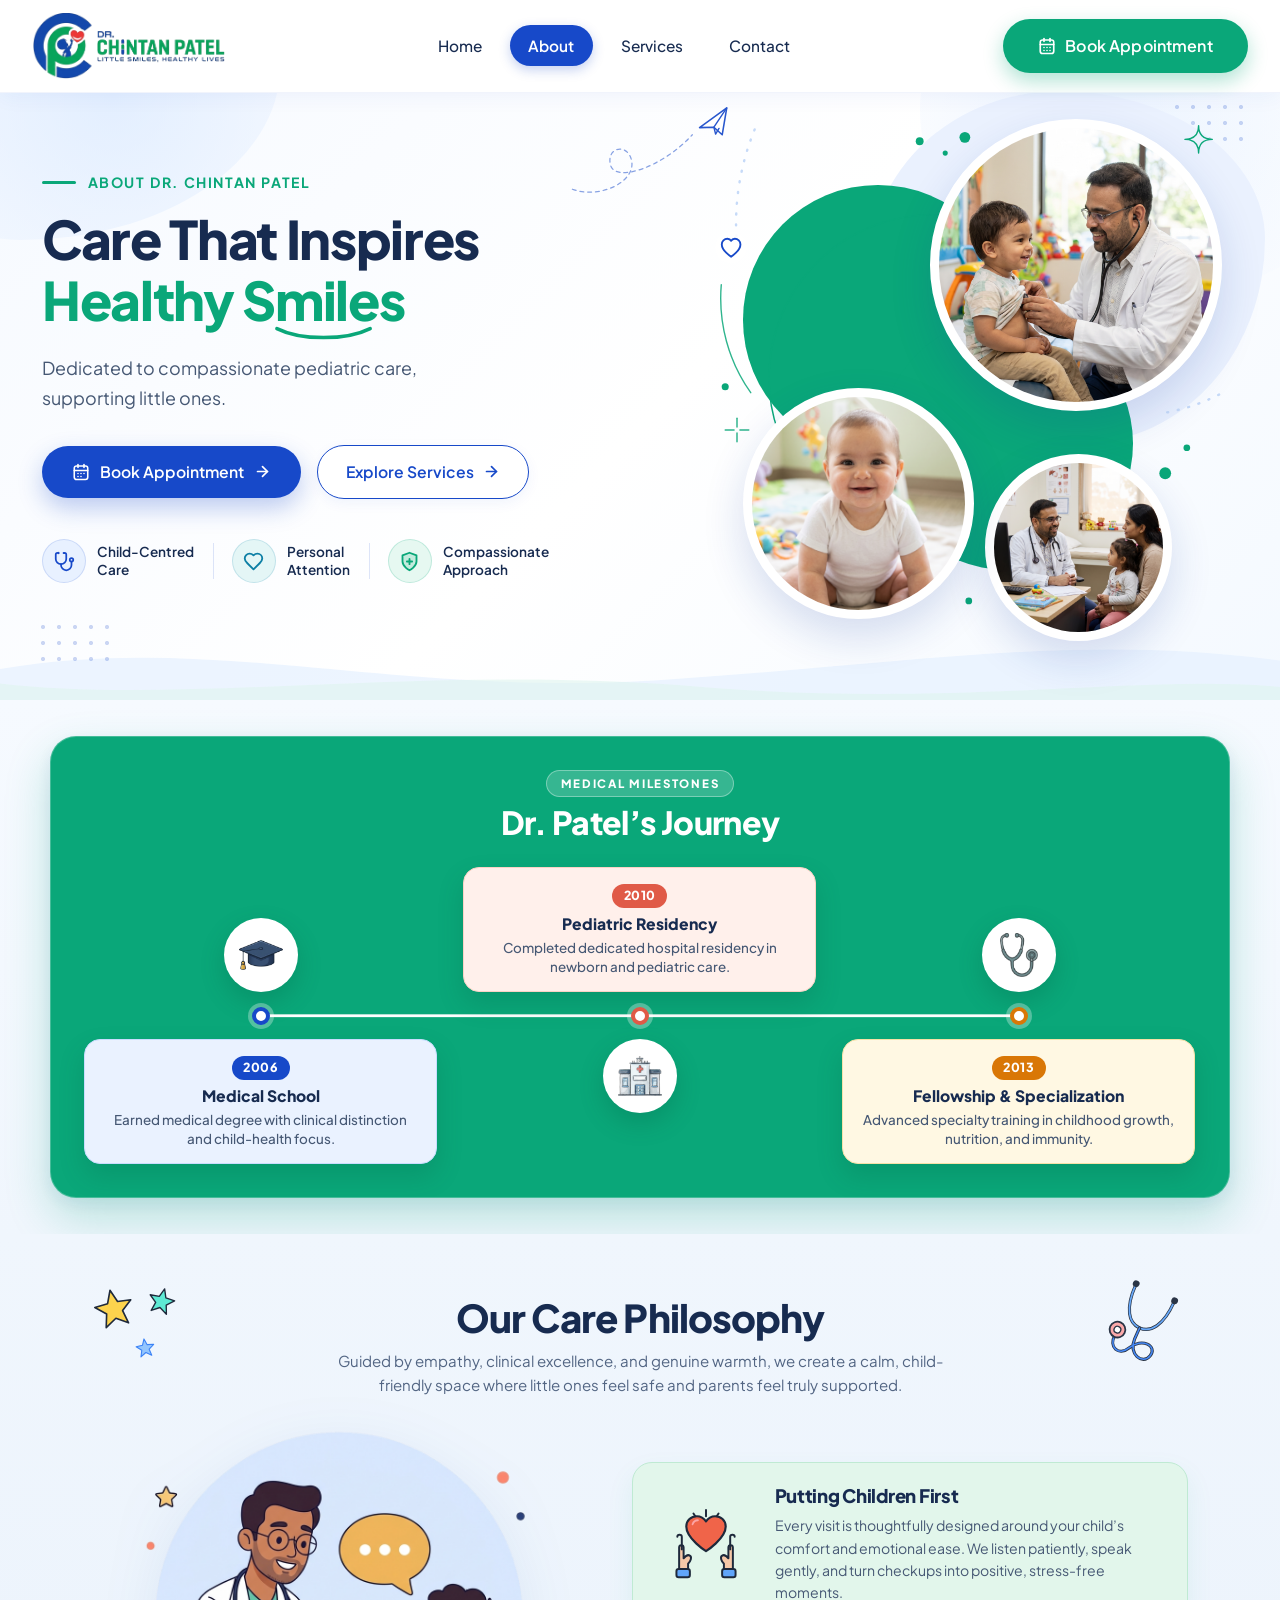
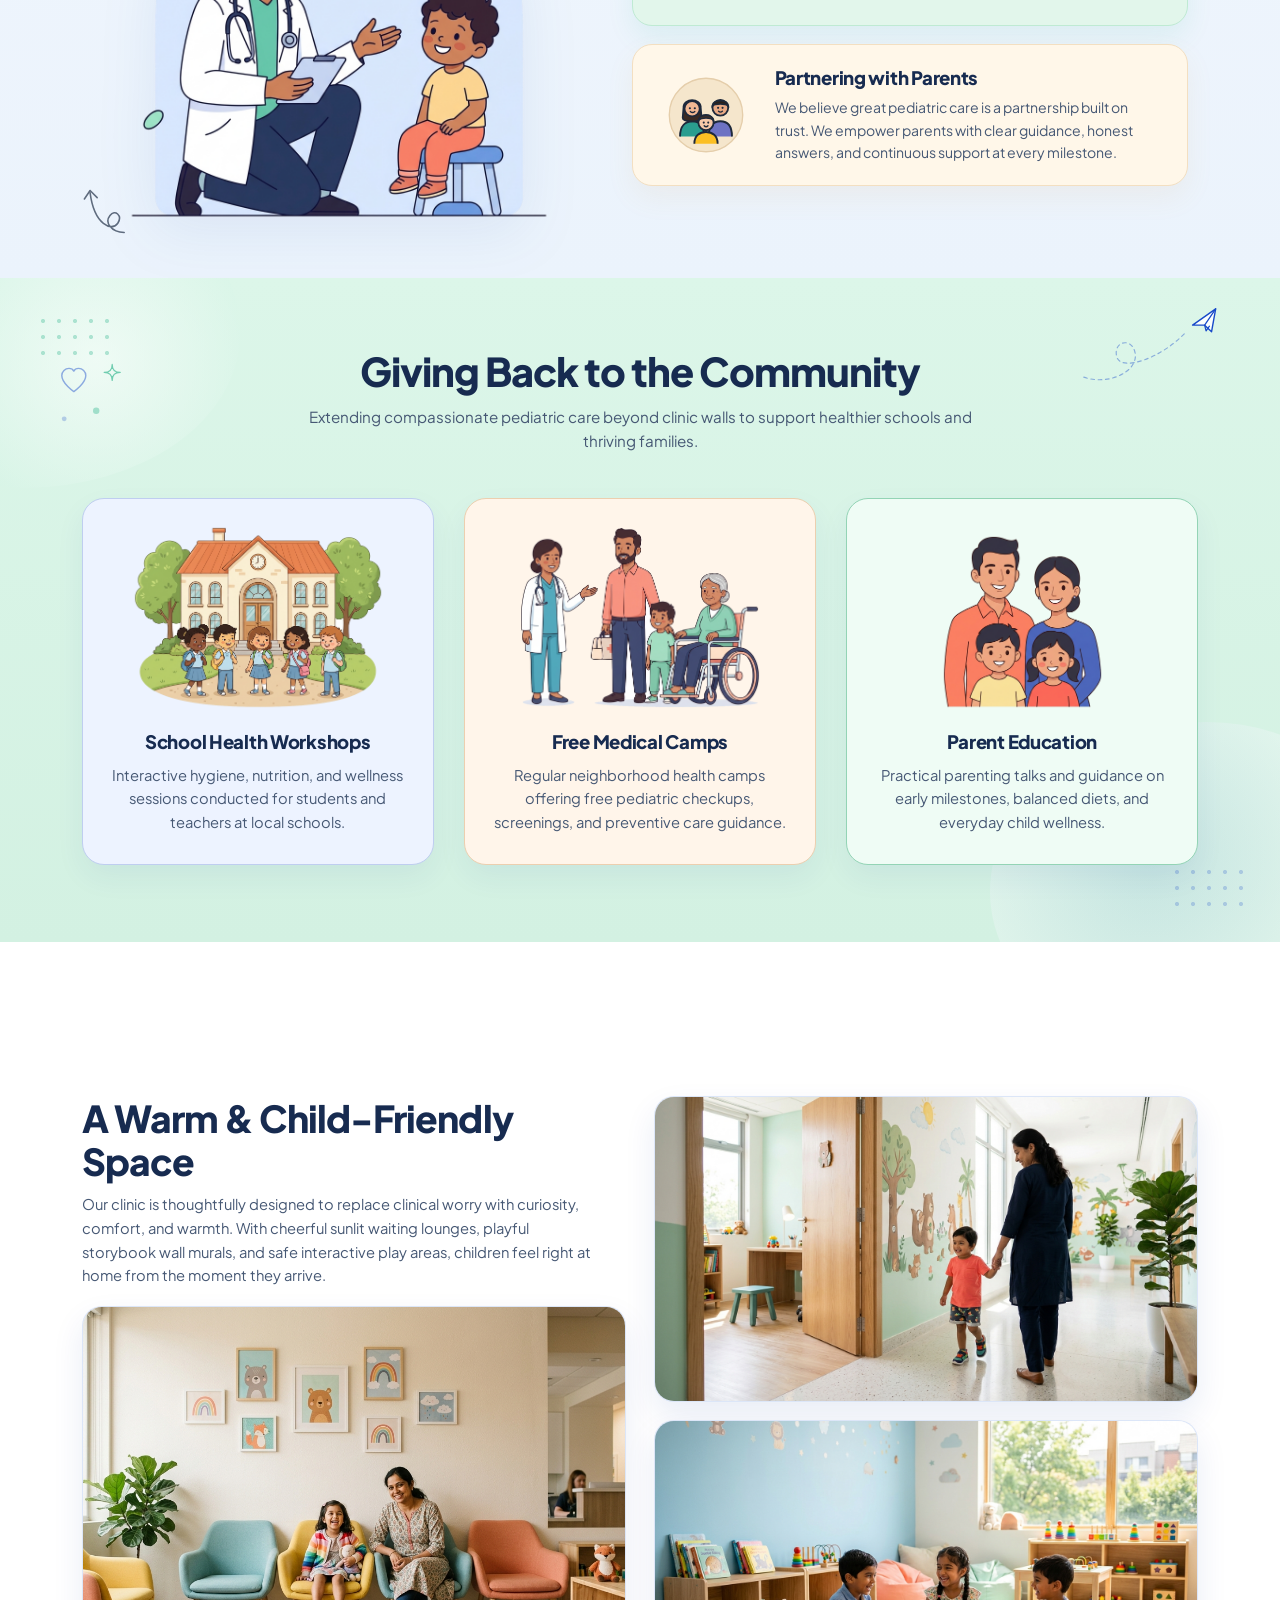
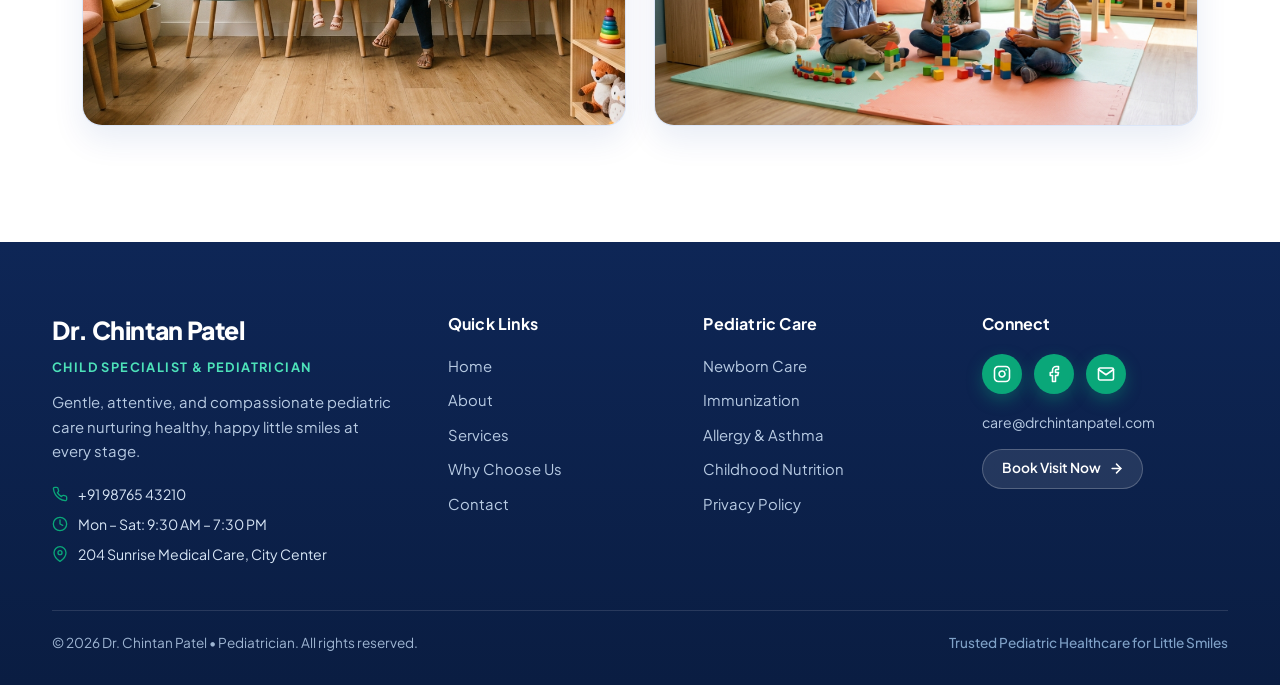
==== commit 16bc9e78: "Update about page, styles, scripts, and add clinic facility images" ====
--- a/about.html
+++ b/about.html
@@ -541,6 +541,32 @@
 
     <!-- ==================== GIVING BACK TO THE COMMUNITY SECTION ==================== -->
     <section class="community-section" id="community">
+
+      <!-- Ambient Hero-Style Background Elements -->
+      <div class="community-bg-decor" aria-hidden="true">
+        <div class="community-blob-tl"></div>
+        <div class="community-blob-br"></div>
+        <div class="community-dot-grid community-dot-grid-tl"></div>
+        <div class="community-dot-grid community-dot-grid-br"></div>
+
+        <!-- Paper Airplane + Looped Dashed Trail (top-right, matching hero) -->
+        <svg class="community-paper-plane-svg" viewBox="0 0 210 120" fill="none">
+          <path d="M12,100 C46,112 88,92 82,66 C77,45 52,51 57,72 C62,93 118,75 152,38" stroke="#1749C9" stroke-width="1.6" stroke-dasharray="5 5" stroke-linecap="round" opacity="0.42"/>
+          <g transform="translate(154, 10) rotate(-14)">
+            <path d="M2 20 L38 6 L25 35 L18 24 Z" stroke="#1749C9" stroke-width="1.9" stroke-linejoin="round" fill="#FFFFFF" fill-opacity="0.88"/>
+            <path d="M38 6 L18 24 L18 32 L24 27" stroke="#1749C9" stroke-width="1.7" stroke-linecap="round" stroke-linejoin="round"/>
+          </g>
+        </svg>
+
+        <!-- Soft Outline Heart & Sparkle Accents (left) -->
+        <svg class="community-accent-left-svg" viewBox="0 0 120 120" fill="none">
+          <path d="M36 52 C36 52 21 42 21 32 C21 26.8 25.2 23 30 23 C32.9 23 35.1 24.5 36 26.4 C36.9 24.5 39.1 23 42 23 C46.8 23 51 26.8 51 32 C51 42 36 52 36 52 Z" stroke="#1749C9" stroke-width="1.8" stroke-linejoin="round" opacity="0.45"/>
+          <path d="M84 18 Q84 28 94 28 Q84 28 84 38 Q84 28 74 28 Q84 28 84 18 Z" stroke="#0AA779" stroke-width="1.5" stroke-linejoin="round" opacity="0.55"/>
+          <circle cx="64" cy="76" r="4" fill="#0AA779" opacity="0.32"/>
+          <circle cx="24" cy="86" r="3" fill="#1749C9" opacity="0.25"/>
+        </svg>
+      </div>
+
       <div class="community-container">
 
         <!-- Centered Section Header -->
@@ -607,6 +633,55 @@
               </p>
             </div>
           </article>
+
+        </div>
+      </div>
+    </section>
+
+    <!-- ==================== A WARM & CHILD-FRIENDLY SPACE SECTION ==================== -->
+    <section class="space-section" id="clinic-space">
+      <div class="space-container">
+        <div class="space-grid">
+
+          <!-- Left Column: Title + Description + Large Waiting Lounge Photo -->
+          <div class="space-left-col">
+            <div class="space-text-block">
+              <h2 class="space-title">A Warm &amp; Child-Friendly Space</h2>
+              <p class="space-desc">
+                Our clinic is thoughtfully designed to replace clinical worry with curiosity, comfort, and warmth. With cheerful sunlit waiting lounges, playful storybook wall murals, and safe interactive play areas, children feel right at home from the moment they arrive.
+              </p>
+            </div>
+
+            <div class="space-photo-card space-photo-main" style="--photo-delay: 0.12s;">
+              <img
+                src="images/about/clinic-waiting-lounge.jpg"
+                alt="Bright pediatric waiting room with colorful chairs and smiling mother and child"
+                class="space-photo-img"
+                loading="lazy"
+              >
+            </div>
+          </div>
+
+          <!-- Right Column: 2 Stacked Clinic Space Photos (Hallway + Kids Playing) -->
+          <div class="space-right-col">
+            <div class="space-photo-card space-photo-top" style="--photo-delay: 0.22s;">
+              <img
+                src="images/about/clinic-mural-hallway.jpg"
+                alt="Happy toddler walking with parent past playful storybook clinic wall murals"
+                class="space-photo-img"
+                loading="lazy"
+              >
+            </div>
+
+            <div class="space-photo-card space-photo-bottom" style="--photo-delay: 0.34s;">
+              <img
+                src="images/about/clinic-kids-play-area.jpg"
+                alt="Happy young children playing together with colorful wooden blocks in the clinic play area"
+                class="space-photo-img"
+                loading="lazy"
+              >
+            </div>
+          </div>
 
         </div>
       </div>
--- a/style.css
+++ b/style.css
@@ -3934,7 +3934,74 @@
   overflow: hidden;
 }
 
+/* Hero-Style Ambient Background Elements for Community Section */
+.community-bg-decor {
+  position: absolute;
+  inset: 0;
+  pointer-events: none;
+  z-index: 0;
+  overflow: hidden;
+}
+
+.community-blob-tl {
+  position: absolute;
+  top: -110px;
+  left: -120px;
+  width: 360px;
+  height: 320px;
+  border-radius: 46% 54% 60% 40% / 48% 52% 48% 52%;
+  background: radial-gradient(circle at 60% 60%, rgba(255, 255, 255, 0.55) 0%, rgba(190, 238, 216, 0.25) 70%, transparent 100%);
+}
+
+.community-blob-br {
+  position: absolute;
+  bottom: -120px;
+  right: -110px;
+  width: 400px;
+  height: 340px;
+  border-radius: 54% 46% 42% 58% / 50% 44% 56% 50%;
+  background: radial-gradient(circle at 40% 40%, rgba(23, 73, 201, 0.08) 0%, rgba(255, 255, 255, 0.35) 65%, transparent 100%);
+}
+
+.community-dot-grid {
+  position: absolute;
+  width: 76px;
+  height: 46px;
+  background-image: radial-gradient(circle, rgba(10, 167, 121, 0.28) 2px, transparent 2.2px);
+  background-size: 16px 16px;
+}
+
+.community-dot-grid-tl {
+  top: 2.2rem;
+  left: 2.2rem;
+}
+
+.community-dot-grid-br {
+  bottom: 2rem;
+  right: 2.2rem;
+  background-image: radial-gradient(circle, rgba(23, 73, 201, 0.22) 2px, transparent 2.2px);
+}
+
+.community-paper-plane-svg {
+  position: absolute;
+  top: 1.6rem;
+  right: clamp(1.2rem, 4vw, 4.5rem);
+  width: clamp(120px, 12vw, 185px);
+  height: auto;
+  animation: planeFloat 5.5s ease-in-out infinite;
+}
+
+.community-accent-left-svg {
+  position: absolute;
+  top: 4.5rem;
+  left: clamp(0.8rem, 3.5vw, 3.5rem);
+  width: clamp(78px, 7.5vw, 110px);
+  height: auto;
+}
+
 .community-container {
+  position: relative;
+  z-index: 2;
   max-width: 1180px;
   margin: 0 auto;
   padding: 0 2rem;
@@ -4129,8 +4196,192 @@
     height: 165px;
     margin-bottom: 1rem;
   }
-}
-
-
-
-
+
+  .community-paper-plane-svg,
+  .community-accent-left-svg,
+  .community-dot-grid {
+    display: none;
+  }
+}
+
+
+/* ==========================================================================
+   A Warm & Child-Friendly Space Section (100% Viewport Height Fit)
+   ========================================================================== */
+
+.space-section {
+  position: relative;
+  min-height: 100vh;
+  display: flex;
+  align-items: center;
+  justify-content: center;
+  background-color: var(--white);
+  padding: clamp(4.4rem, 6.2vh, 5.2rem) 0 clamp(2rem, 3.6vh, 2.8rem);
+  overflow: hidden;
+}
+
+.space-container {
+  max-width: 1180px;
+  width: 100%;
+  margin: 0 auto;
+  padding: 0 2rem;
+}
+
+.space-grid {
+  display: grid;
+  grid-template-columns: 1fr 1fr;
+  gap: clamp(1.25rem, 2.2vw, 1.85rem);
+  height: clamp(440px, 72vh, 630px);
+  align-items: stretch;
+}
+
+/* Left Column: Heading + Paragraph + Large Photo */
+.space-left-col {
+  display: flex;
+  flex-direction: column;
+  justify-content: space-between;
+  gap: clamp(0.95rem, 2vh, 1.45rem);
+  min-height: 0;
+  height: 100%;
+}
+
+.space-text-block {
+  flex-shrink: 0;
+  opacity: 0;
+  transform: translateY(20px);
+  transition: opacity 0.7s ease, transform 0.75s cubic-bezier(0.16, 1, 0.3, 1);
+}
+
+.space-section.is-visible .space-text-block {
+  opacity: 1;
+  transform: translateY(0);
+}
+
+.space-title {
+  font-size: clamp(1.9rem, 2.9vw, 2.55rem);
+  font-weight: 800;
+  color: var(--primary-text);
+  line-height: 1.16;
+  letter-spacing: -0.025em;
+  margin-bottom: clamp(0.5rem, 1.2vh, 0.8rem);
+}
+
+.space-desc {
+  font-size: clamp(0.92rem, 1.08vw, 1rem);
+  line-height: 1.62;
+  color: #465874;
+  font-weight: 400;
+  max-width: 520px;
+}
+
+/* Right Column: 2 Equal Stacked Photos */
+.space-right-col {
+  display: grid;
+  grid-template-rows: 1fr 1fr;
+  gap: clamp(1rem, 2vh, 1.45rem);
+  min-height: 0;
+  height: 100%;
+}
+
+/* Photo Card Containers */
+.space-photo-card {
+  position: relative;
+  width: 100%;
+  min-height: 0;
+  border-radius: 20px;
+  overflow: hidden;
+  background-color: #EEF4FC;
+  border: 1px solid rgba(23, 73, 201, 0.08);
+  box-shadow: 0 14px 32px rgba(16, 59, 155, 0.09);
+  opacity: 0;
+  transform: translateY(24px) scale(0.97);
+  transition: opacity 0.7s ease var(--photo-delay, 0.1s),
+              transform 0.8s cubic-bezier(0.16, 1, 0.3, 1) var(--photo-delay, 0.1s),
+              box-shadow 0.32s ease;
+}
+
+.space-photo-main {
+  flex: 1 1 auto;
+}
+
+.space-section.is-visible .space-photo-card {
+  opacity: 1;
+  transform: translateY(0) scale(1);
+}
+
+.space-section.is-visible .space-photo-card:hover {
+  box-shadow: 0 20px 44px rgba(16, 59, 155, 0.15);
+}
+
+.space-photo-img {
+  width: 100%;
+  height: 100%;
+  object-fit: cover;
+  object-position: center;
+  display: block;
+  transition: transform 0.55s cubic-bezier(0.16, 1, 0.3, 1);
+}
+
+.space-photo-card:hover .space-photo-img {
+  transform: scale(1.04);
+}
+
+/* ==========================================================================
+   Warm & Child-Friendly Space Responsive Breakpoints
+   ========================================================================== */
+
+@media (max-width: 900px) {
+  .space-section {
+    min-height: auto;
+    padding: 3.6rem 0 3.8rem;
+  }
+
+  .space-grid {
+    grid-template-columns: 1fr;
+    height: auto;
+    gap: 1.25rem;
+  }
+
+  .space-left-col {
+    height: auto;
+    gap: 1.25rem;
+  }
+
+  .space-right-col {
+    height: auto;
+    grid-template-rows: auto auto;
+    gap: 1.25rem;
+  }
+
+  .space-photo-card {
+    aspect-ratio: 16 / 10;
+    flex: none;
+  }
+}
+
+@media (max-width: 580px) {
+  .space-section {
+    padding: 3rem 0 3.2rem;
+  }
+
+  .space-container {
+    padding: 0 1.25rem;
+  }
+
+  .space-title {
+    font-size: 1.8rem;
+  }
+
+  .space-desc {
+    font-size: 0.92rem;
+  }
+
+  .space-photo-card {
+    border-radius: 16px;
+  }
+}
+
+
+
+
+
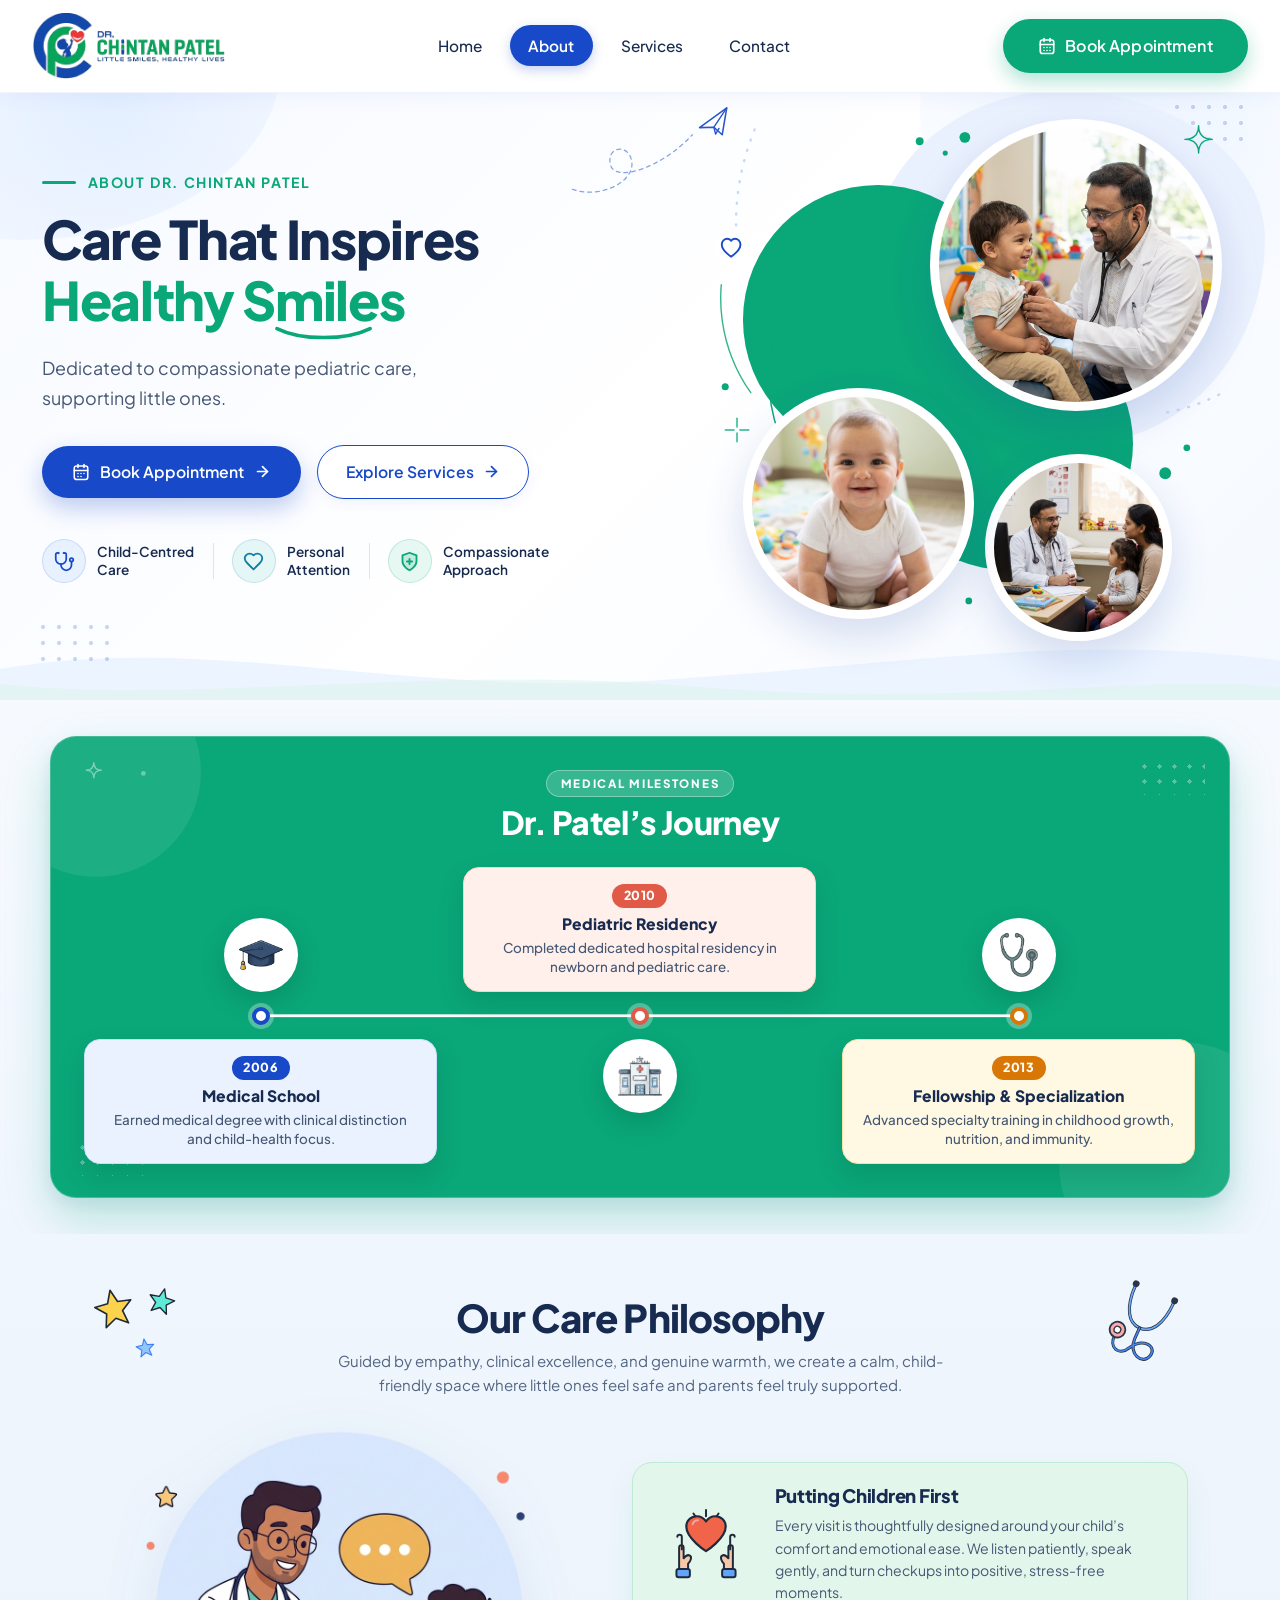
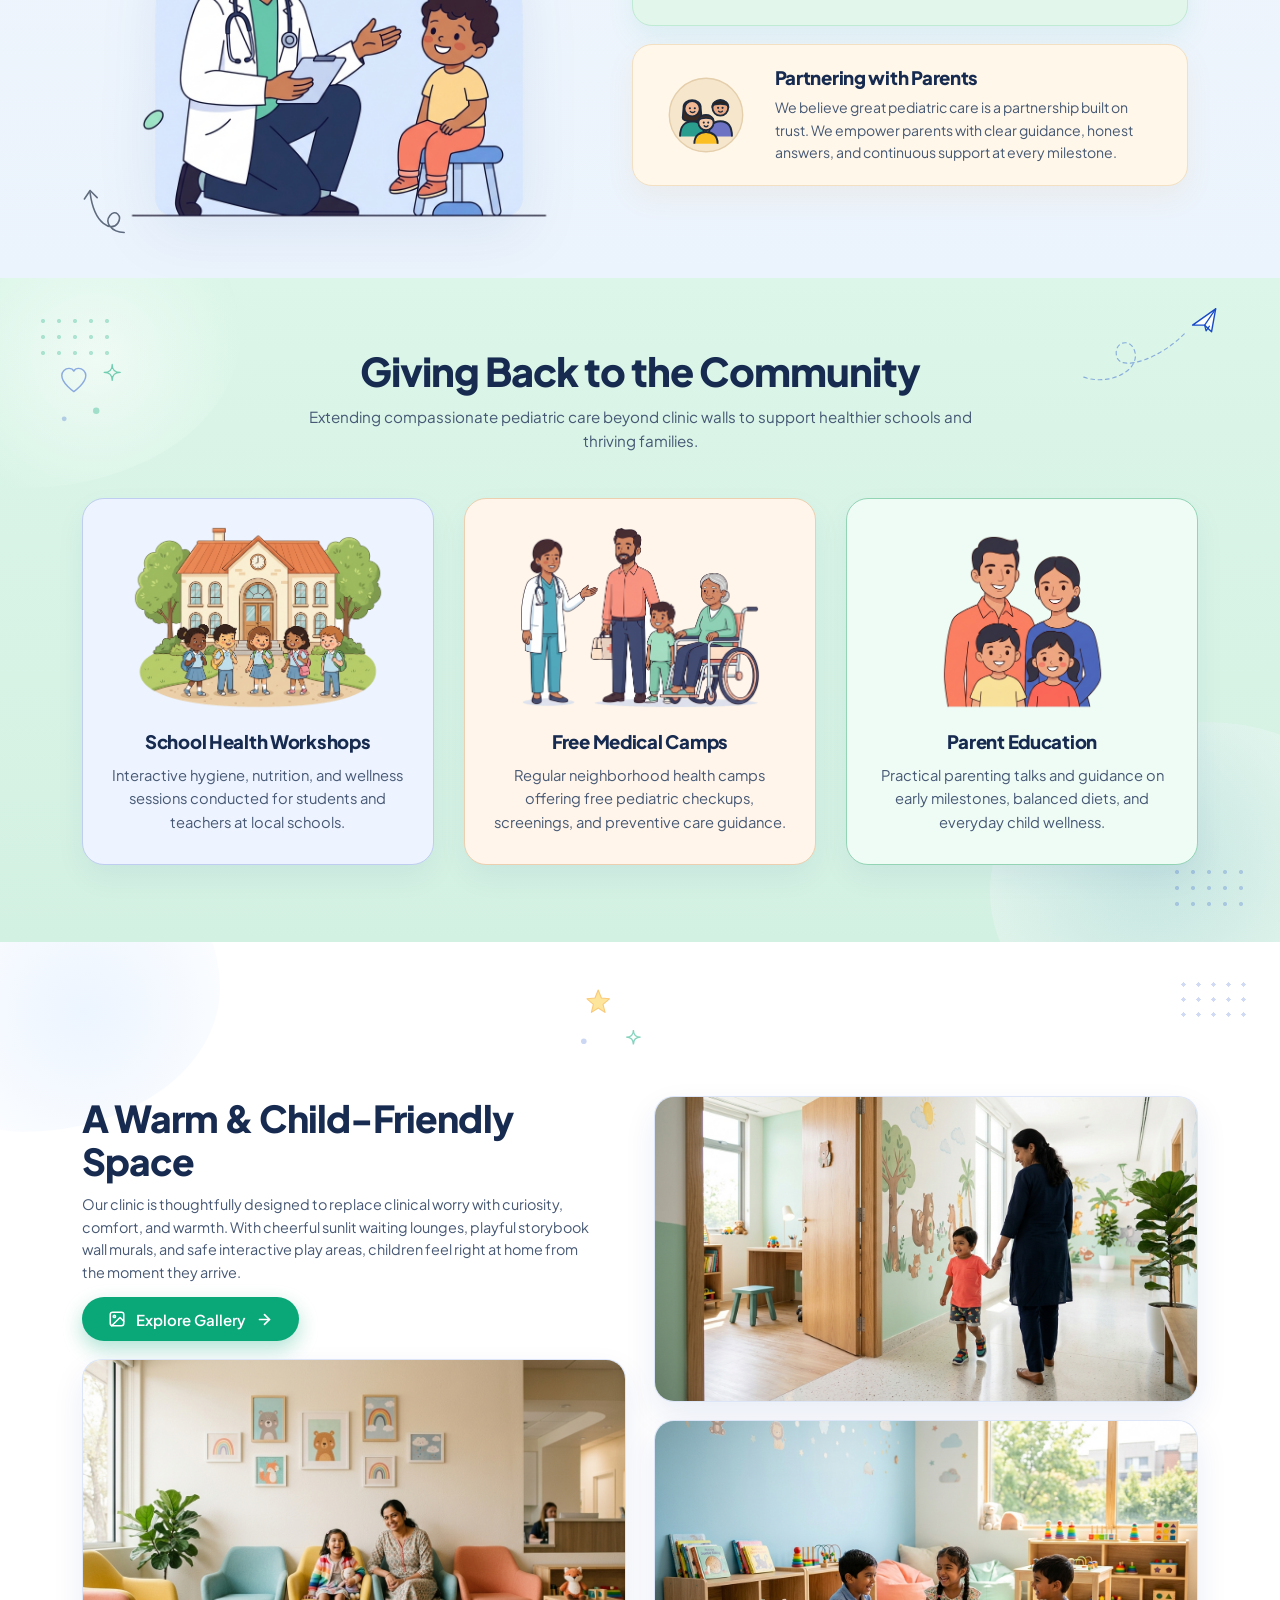
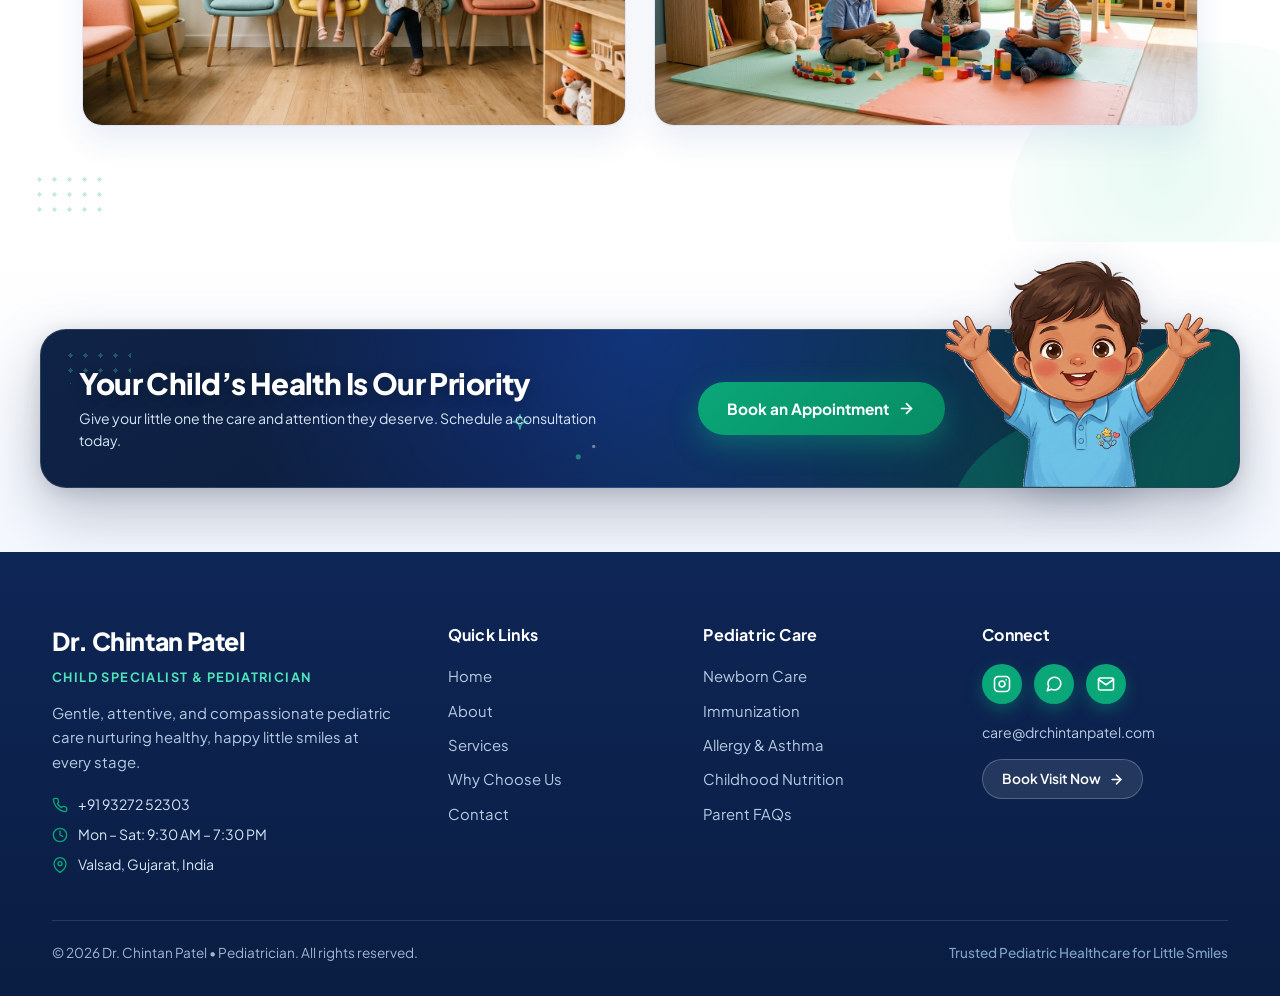
==== commit 685a4ecb: "Add contact page, homepage step icons, priority image, and update site styles and scripts" ====
--- a/about.html
+++ b/about.html
@@ -31,13 +31,13 @@
           <li><a href="index.html" class="nav-link">Home</a></li>
           <li><a href="about.html" class="nav-link active">About</a></li>
           <li><a href="index.html#services" class="nav-link">Services</a></li>
-          <li><a href="#contact" class="nav-link">Contact</a></li>
+          <li><a href="contact.html" class="nav-link">Contact</a></li>
         </ul>
       </nav>
 
       <!-- Header Action Button -->
       <div class="header-actions">
-        <a href="#contact" class="btn btn-appointment" aria-label="Book an Appointment">
+        <a href="https://wa.me/919327252303?text=Hello%20Dr.%20Chintan%20Patel%2C%20I%20would%20like%20to%20book%20an%20appointment%20for%20my%20child." target="_blank" rel="noopener noreferrer" class="btn btn-appointment" aria-label="Book an Appointment on WhatsApp">
           <svg class="btn-icon" width="18" height="18" viewBox="0 0 24 24" fill="none" stroke="currentColor" stroke-width="2.2" stroke-linecap="round" stroke-linejoin="round">
             <rect x="3" y="4" width="18" height="18" rx="3" ry="3"></rect>
             <line x1="16" y1="2" x2="16" y2="6"></line>
@@ -69,10 +69,10 @@
         <li><a href="index.html" class="mobile-nav-link">Home</a></li>
         <li><a href="about.html" class="mobile-nav-link active">About</a></li>
         <li><a href="index.html#services" class="mobile-nav-link">Services</a></li>
-        <li><a href="#contact" class="mobile-nav-link">Contact</a></li>
+        <li><a href="contact.html" class="mobile-nav-link">Contact</a></li>
       </ul>
       <div class="mobile-menu-action">
-        <a href="#contact" class="btn btn-appointment btn-block">
+        <a href="https://wa.me/919327252303?text=Hello%20Dr.%20Chintan%20Patel%2C%20I%20would%20like%20to%20book%20an%20appointment%20for%20my%20child." target="_blank" rel="noopener noreferrer" class="btn btn-appointment btn-block">
           <svg class="btn-icon" width="18" height="18" viewBox="0 0 24 24" fill="none" stroke="currentColor" stroke-width="2.2" stroke-linecap="round" stroke-linejoin="round">
             <rect x="3" y="4" width="18" height="18" rx="3" ry="3"></rect>
             <line x1="16" y1="2" x2="16" y2="6"></line>
@@ -144,7 +144,7 @@
 
           <!-- Primary & Secondary Pill CTAs -->
           <div class="about-hero-cta-group pop-in" style="--pop-delay: 0.36s;">
-            <a href="#contact" class="btn btn-about-primary">
+            <a href="https://wa.me/919327252303?text=Hello%20Dr.%20Chintan%20Patel%2C%20I%20would%20like%20to%20book%20an%20appointment%20for%20my%20child." target="_blank" rel="noopener noreferrer" class="btn btn-about-primary">
               <svg class="btn-cal-icon" width="18" height="18" viewBox="0 0 24 24" fill="none" stroke="currentColor" stroke-width="2.1" stroke-linecap="round" stroke-linejoin="round" aria-hidden="true">
                 <rect x="3" y="4" width="18" height="18" rx="3" ry="3"></rect>
                 <line x1="16" y1="2" x2="16" y2="6"></line>
@@ -300,6 +300,18 @@
     <section class="journey-section" id="dr-journey">
       <div class="journey-wrapper">
         <div class="journey-banner-card">
+
+          <!-- Subtle Translucent Corner Circles, Dot Grids & Sparkles -->
+          <div class="journey-bg-decor" aria-hidden="true">
+            <div class="journey-decor-circle-tl"></div>
+            <div class="journey-decor-circle-br"></div>
+            <div class="journey-dot-grid journey-dot-grid-tr"></div>
+            <div class="journey-dot-grid journey-dot-grid-bl"></div>
+            <svg class="journey-sparkles-svg" viewBox="0 0 120 120" fill="none">
+              <path d="M26 14 Q26 24 36 24 Q26 24 26 34 Q26 24 16 24 Q26 24 26 14 Z" stroke="#FFFFFF" stroke-width="1.6" opacity="0.45"/>
+              <circle cx="88" cy="28" r="3" fill="#FFFFFF" opacity="0.35"/>
+            </svg>
+          </div>
 
           <!-- Compact Banner Header -->
           <div class="journey-header">
@@ -640,16 +652,44 @@
 
     <!-- ==================== A WARM & CHILD-FRIENDLY SPACE SECTION ==================== -->
     <section class="space-section" id="clinic-space">
+
+      <!-- Ambient Corner Blobs, Dot Grids & Playful Vector Accents -->
+      <div class="space-bg-decor" aria-hidden="true">
+        <div class="space-blob-tl"></div>
+        <div class="space-blob-br"></div>
+        <div class="space-dot-grid space-dot-grid-tr"></div>
+        <div class="space-dot-grid space-dot-grid-bl"></div>
+        <svg class="space-accent-svg" viewBox="0 0 120 120" fill="none">
+          <path d="M44 20 L48 30 L58 31 L50 38 L52.5 48 L44 42.5 L35.5 48 L38 38 L30 31 L40 30 Z" fill="#FCD34D" stroke="#F59E0B" stroke-width="1.4" stroke-linejoin="round" opacity="0.55"/>
+          <path d="M88 70 Q88 79 97 79 Q88 79 88 88 Q88 79 79 79 Q88 79 88 70 Z" stroke="#0AA779" stroke-width="1.6" opacity="0.5"/>
+          <circle cx="26" cy="84" r="3.5" fill="#1749C9" opacity="0.22"/>
+        </svg>
+      </div>
+
       <div class="space-container">
         <div class="space-grid">
 
-          <!-- Left Column: Title + Description + Large Waiting Lounge Photo -->
+          <!-- Left Column: Title + Description + Explore Gallery CTA + Large Waiting Lounge Photo -->
           <div class="space-left-col">
             <div class="space-text-block">
               <h2 class="space-title">A Warm &amp; Child-Friendly Space</h2>
               <p class="space-desc">
                 Our clinic is thoughtfully designed to replace clinical worry with curiosity, comfort, and warmth. With cheerful sunlit waiting lounges, playful storybook wall murals, and safe interactive play areas, children feel right at home from the moment they arrive.
               </p>
+              <div class="space-gallery-cta-wrap">
+                <button type="button" class="btn btn-space-gallery" id="exploreGalleryBtn">
+                  <svg class="btn-gallery-icon" width="18" height="18" viewBox="0 0 24 24" fill="none" stroke="currentColor" stroke-width="2.1" stroke-linecap="round" stroke-linejoin="round" aria-hidden="true">
+                    <rect x="3" y="3" width="18" height="18" rx="3" ry="3"></rect>
+                    <circle cx="8.5" cy="8.5" r="1.5"></circle>
+                    <polyline points="21 15 16 10 5 21"></polyline>
+                  </svg>
+                  <span>Explore Gallery</span>
+                  <svg class="btn-arrow-icon" width="17" height="17" viewBox="0 0 24 24" fill="none" stroke="currentColor" stroke-width="2.4" stroke-linecap="round" stroke-linejoin="round" aria-hidden="true">
+                    <line x1="5" y1="12" x2="19" y2="12"></line>
+                    <polyline points="12 5 19 12 12 19"></polyline>
+                  </svg>
+                </button>
+              </div>
             </div>
 
             <div class="space-photo-card space-photo-main" style="--photo-delay: 0.12s;">
@@ -686,6 +726,63 @@
         </div>
       </div>
     </section>
+
+    <!-- ==================== PRIORITY APPOINTMENT BANNER CARD ==================== -->
+    <section class="priority-section" id="priority-cta">
+      <div class="priority-wrapper">
+        <div class="priority-card">
+
+          <!-- Clipped Background Layer (Why Choose Us Dark Luxury Navy + Subtle Green Glow & Accents) -->
+          <div class="priority-bg-clip" aria-hidden="true">
+            <svg class="priority-green-wave" viewBox="0 0 420 200" preserveAspectRatio="none">
+              <path d="M90,200 C130,115 210,120 265,65 C305,25 355,0 420,0 L420,200 Z" fill="#0AA779" fill-opacity="0.28"/>
+            </svg>
+            <div class="priority-dot-grid"></div>
+            <svg class="priority-sparkles-svg" viewBox="0 0 140 90" fill="none">
+              <path d="M28 14 Q28 23 37 23 Q28 23 28 32 Q28 23 19 23 Q28 23 28 14 Z" stroke="#4DE2B9" stroke-width="1.6" opacity="0.65"/>
+              <circle cx="96" cy="64" r="3" fill="#4DE2B9" opacity="0.45"/>
+              <circle cx="114" cy="52" r="2" fill="#FFFFFF" opacity="0.4"/>
+            </svg>
+          </div>
+
+          <!-- Content Row: Heading + Subtitle + White Pill CTA -->
+          <div class="priority-content-row">
+            <div class="priority-text">
+              <h2 class="priority-title">Your Child’s Health Is Our Priority</h2>
+              <p class="priority-desc">
+                Give your little one the care and attention they deserve. Schedule a consultation today.
+              </p>
+            </div>
+
+            <div class="priority-cta-wrap">
+              <a href="https://wa.me/919327252303?text=Hello%20Dr.%20Chintan%20Patel%2C%20I%20would%20like%20to%20book%20an%20appointment%20for%20my%20child." target="_blank" rel="noopener noreferrer" class="btn btn-priority-white">
+                <span>Book an Appointment</span>
+                <svg class="btn-arrow-icon" width="17" height="17" viewBox="0 0 24 24" fill="none" stroke="currentColor" stroke-width="2.4" stroke-linecap="round" stroke-linejoin="round" aria-hidden="true">
+                  <line x1="5" y1="12" x2="19" y2="12"></line>
+                  <polyline points="12 5 19 12 12 19"></polyline>
+                </svg>
+              </a>
+            </div>
+          </div>
+
+          <!-- Floating Outline Heart Icon -->
+          <svg class="priority-heart-svg" viewBox="0 0 36 34" fill="none" aria-hidden="true">
+            <path d="M18 30 C18 30 4 21 4 11.5 C4 6.8 7.8 3.5 12.2 3.5 C15 3.5 17 5 18 7 C19 5 21 3.5 23.8 3.5 C28.2 3.5 32 6.8 32 11.5 C32 21 18 30 18 30 Z" stroke="#FFFFFF" stroke-width="2" stroke-linejoin="round" opacity="0.88"/>
+          </svg>
+
+          <!-- Joyful Boy Illustration (Head Extends Gracefully Above Top Card Border) -->
+          <div class="priority-boy-wrap">
+            <img
+              src="images/about/priority-happy-boy.png"
+              alt="Happy young boy smiling cheerfully with arms raised"
+              class="priority-boy-img"
+              loading="lazy"
+            >
+          </div>
+
+        </div>
+      </div>
+    </section>
   </main>
 
   <!-- ==================== FOOTER / CONTACT SECTION ==================== -->
@@ -701,11 +798,11 @@
             Gentle, attentive, and compassionate pediatric care nurturing healthy, happy little smiles at every stage.
           </p>
           <div class="footer-contact-list">
-            <a href="tel:+919876543210" class="footer-contact-item">
+            <a href="tel:+919327252303" class="footer-contact-item">
               <svg width="16" height="16" viewBox="0 0 24 24" fill="none" stroke="currentColor" stroke-width="2" stroke-linecap="round" stroke-linejoin="round">
                 <path d="M22 16.92v3a2 2 0 0 1-2.18 2 19.79 19.79 0 0 1-8.63-3.07 19.5 19.5 0 0 1-6-6 19.79 19.79 0 0 1-3.07-8.67A2 2 0 0 1 4.11 2h3a2 2 0 0 1 2 1.72 12.84 12.84 0 0 0 .7 2.81 2 2 0 0 1-.45 2.11L8.09 9.91a16 16 0 0 0 6 6l1.27-1.27a2 2 0 0 1 2.11-.45 12.84 12.84 0 0 0 2.81.7A2 2 0 0 1 22 16.92z"></path>
               </svg>
-              <span>+91 98765 43210</span>
+              <span>+91 93272 52303</span>
             </a>
             <div class="footer-contact-item">
               <svg width="16" height="16" viewBox="0 0 24 24" fill="none" stroke="currentColor" stroke-width="2" stroke-linecap="round" stroke-linejoin="round">
@@ -719,7 +816,7 @@
                 <path d="M21 10c0 7-9 13-9 13s-9-6-9-13a9 9 0 0 1 18 0z"></path>
                 <circle cx="12" cy="10" r="3"></circle>
               </svg>
-              <span>204 Sunrise Medical Care, City Center</span>
+              <span>Valsad, Gujarat, India</span>
             </div>
           </div>
         </div>
@@ -732,7 +829,7 @@
             <li><a href="about.html" class="footer-link">About</a></li>
             <li><a href="index.html#services" class="footer-link">Services</a></li>
             <li><a href="index.html#why-choose" class="footer-link">Why Choose Us</a></li>
-            <li><a href="#contact" class="footer-link">Contact</a></li>
+            <li><a href="contact.html" class="footer-link">Contact</a></li>
           </ul>
         </div>
 
@@ -744,7 +841,7 @@
             <li><a href="index.html#services" class="footer-link">Immunization</a></li>
             <li><a href="index.html#services" class="footer-link">Allergy &amp; Asthma</a></li>
             <li><a href="index.html#services" class="footer-link">Childhood Nutrition</a></li>
-            <li><a href="#contact" class="footer-link">Privacy Policy</a></li>
+            <li><a href="contact.html#faq" class="footer-link">Parent FAQs</a></li>
           </ul>
         </div>
 
@@ -752,16 +849,16 @@
         <div class="footer-col footer-social-col">
           <h4 class="footer-col-title">Connect</h4>
           <div class="footer-socials">
-            <a href="#contact" class="footer-social-btn" aria-label="Instagram">
+            <a href="https://www.instagram.com/childcare_drchintan?utm_source=ig_web_button_share_sheet&amp;lqvp=ZDNlZDc0MzIxNw==" target="_blank" rel="noopener noreferrer" class="footer-social-btn" aria-label="Instagram">
               <svg width="18" height="18" viewBox="0 0 24 24" fill="none" stroke="currentColor" stroke-width="2.1" stroke-linecap="round" stroke-linejoin="round">
                 <rect x="2" y="2" width="20" height="20" rx="5" ry="5"></rect>
                 <path d="M16 11.37A4 4 0 1 1 12.63 8 4 4 0 0 1 16 11.37z"></path>
                 <line x1="17.5" y1="6.5" x2="17.51" y2="6.5"></line>
               </svg>
             </a>
-            <a href="#contact" class="footer-social-btn" aria-label="Facebook">
+            <a href="https://wa.me/919327252303?text=Hello%20Dr.%20Chintan%20Patel%2C%20I%20would%20like%20to%20book%20an%20appointment%20for%20my%20child." target="_blank" rel="noopener noreferrer" class="footer-social-btn" aria-label="WhatsApp">
               <svg width="18" height="18" viewBox="0 0 24 24" fill="none" stroke="currentColor" stroke-width="2.1" stroke-linecap="round" stroke-linejoin="round">
-                <path d="M18 2h-3a5 5 0 0 0-5 5v3H7v4h3v8h4v-8h3l1-4h-4V7a1 1 0 0 1 1-1h3z"></path>
+                <path d="M21 11.5a8.38 8.38 0 0 1-.9 3.8 8.5 8.5 0 0 1-7.6 4.7 8.38 8.38 0 0 1-3.8-.9L3 21l1.9-5.7a8.38 8.38 0 0 1-.9-3.8 8.5 8.5 0 0 1 4.7-7.6 8.38 8.38 0 0 1 3.8-.9h.5a8.48 8.48 0 0 1 8 8v.5z"></path>
               </svg>
             </a>
             <a href="mailto:care@drchintanpatel.com" class="footer-social-btn" aria-label="Email Clinic">
@@ -774,7 +871,7 @@
           <p class="footer-email-note">
             <a href="mailto:care@drchintanpatel.com">care@drchintanpatel.com</a>
           </p>
-          <a href="tel:+919876543210" class="footer-cta-pill">
+          <a href="https://wa.me/919327252303?text=Hello%20Dr.%20Chintan%20Patel%2C%20I%20would%20like%20to%20book%20an%20appointment%20for%20my%20child." target="_blank" rel="noopener noreferrer" class="footer-cta-pill">
             <span>Book Visit Now</span>
             <svg width="15" height="15" viewBox="0 0 24 24" fill="none" stroke="currentColor" stroke-width="2.4" stroke-linecap="round" stroke-linejoin="round">
               <line x1="5" y1="12" x2="19" y2="12"></line>
--- a/style.css
+++ b/style.css
@@ -1598,6 +1598,265 @@
 }
 
 /* ==========================================================================
+   Getting Started is Easy! (How We Care Section)
+   Compact 3-step horizontal guide above Why Choose Us card,
+   styled with About-page organic blobs, dot grids, wave & paper airplane.
+   ========================================================================== */
+.how-care-section {
+  position: relative;
+  background: linear-gradient(180deg, #F8FBFF 0%, #FFFFFF 55%, #F4F9FD 100%);
+  padding: clamp(2.6rem, 4.4vw, 3.6rem) 0 clamp(2.8rem, 4.6vw, 3.8rem);
+  overflow: hidden;
+}
+
+/* Ambient About-Page Background Decor */
+.how-care-bg {
+  position: absolute;
+  inset: 0;
+  pointer-events: none;
+  z-index: 0;
+  overflow: hidden;
+}
+
+.how-care-blob-tl {
+  position: absolute;
+  top: -95px;
+  left: -105px;
+  width: 310px;
+  height: 270px;
+  border-radius: 44% 56% 62% 38% / 46% 52% 48% 54%;
+  background: radial-gradient(circle at 60% 60%, rgba(212, 230, 255, 0.56) 0%, rgba(234, 241, 255, 0.16) 75%, transparent 100%);
+}
+
+.how-care-blob-br {
+  position: absolute;
+  bottom: -95px;
+  right: -95px;
+  width: 340px;
+  height: 280px;
+  border-radius: 54% 46% 42% 58% / 50% 44% 56% 50%;
+  background: radial-gradient(circle at 40% 40%, rgba(196, 240, 224, 0.45) 0%, rgba(234, 241, 255, 0.12) 70%, transparent 100%);
+}
+
+.how-care-wave-bottom {
+  position: absolute;
+  bottom: -2px;
+  left: 0;
+  width: 100%;
+  height: clamp(44px, 5vw, 72px);
+  display: block;
+}
+
+.how-care-dot-grid {
+  position: absolute;
+  width: 76px;
+  height: 46px;
+  background-image: radial-gradient(circle, rgba(23, 73, 201, 0.22) 2px, transparent 2.2px);
+  background-size: 16px 16px;
+}
+
+.how-care-dot-grid-tr {
+  top: 1.8rem;
+  right: clamp(1.2rem, 3.5vw, 3.2rem);
+}
+
+.how-care-dot-grid-bl {
+  bottom: 1.8rem;
+  left: clamp(1.2rem, 3.5vw, 3.2rem);
+  background-image: radial-gradient(circle, rgba(10, 167, 121, 0.26) 2px, transparent 2.2px);
+}
+
+.how-care-paper-plane-svg {
+  position: absolute;
+  top: 1.4rem;
+  left: clamp(1.2rem, 6vw, 5.5rem);
+  width: clamp(120px, 12vw, 175px);
+  height: auto;
+  opacity: 0.88;
+  animation: planeFloat 5.5s ease-in-out infinite;
+}
+
+.how-care-container {
+  position: relative;
+  z-index: 2;
+  max-width: 1120px;
+  margin: 0 auto;
+  padding: 0 2rem;
+}
+
+/* Header */
+.how-care-header {
+  text-align: center;
+  margin-bottom: clamp(1.8rem, 3.2vw, 2.5rem);
+}
+
+.how-care-tag {
+  display: inline-block;
+  color: var(--primary-blue);
+  background: rgba(23, 73, 201, 0.08);
+  border: 1px solid rgba(23, 73, 201, 0.14);
+  padding: 0.28rem 0.9rem;
+  border-radius: 50px;
+  font-size: 0.78rem;
+  font-weight: 800;
+  letter-spacing: 2px;
+  text-transform: uppercase;
+  margin-bottom: 0.5rem;
+}
+
+.how-care-title {
+  font-size: clamp(1.85rem, 2.8vw, 2.4rem);
+  font-weight: 800;
+  color: var(--primary-text);
+  line-height: 1.2;
+  letter-spacing: -0.02em;
+}
+
+/* 3 Horizontal Compact Steps + Arrows */
+.how-care-steps {
+  display: grid;
+  grid-template-columns: 1fr auto 1fr auto 1fr;
+  align-items: start;
+  gap: clamp(0.75rem, 2vw, 1.5rem);
+}
+
+.how-care-step {
+  display: flex;
+  flex-direction: column;
+  align-items: center;
+  text-align: center;
+  padding: 1.1rem 0.9rem;
+  border-radius: 22px;
+  background: rgba(255, 255, 255, 0.65);
+  backdrop-filter: blur(8px);
+  -webkit-backdrop-filter: blur(8px);
+  border: 1px solid rgba(23, 73, 201, 0.07);
+  box-shadow: 0 8px 24px rgba(16, 59, 155, 0.04);
+  transition: transform 0.3s cubic-bezier(0.16, 1, 0.3, 1),
+              box-shadow 0.3s ease,
+              background-color 0.3s ease,
+              border-color 0.3s ease;
+}
+
+.how-care-step:hover {
+  transform: translateY(-4px);
+  background: rgba(255, 255, 255, 0.96);
+  border-color: rgba(23, 73, 201, 0.16);
+  box-shadow: 0 14px 32px rgba(16, 59, 155, 0.09);
+}
+
+.how-care-icon-box {
+  width: 108px;
+  height: 108px;
+  display: flex;
+  align-items: center;
+  justify-content: center;
+  margin-bottom: 0.85rem;
+  transition: transform 0.32s cubic-bezier(0.34, 1.56, 0.64, 1);
+}
+
+.how-care-step:hover .how-care-icon-box {
+  transform: scale(1.06);
+}
+
+.how-care-img {
+  width: 100%;
+  height: 100%;
+  object-fit: contain;
+  display: block;
+}
+
+.how-care-step-title {
+  font-size: 1.1rem;
+  font-weight: 800;
+  color: var(--primary-text);
+  line-height: 1.3;
+  margin-bottom: 0.35rem;
+}
+
+.how-care-step-desc {
+  font-size: 0.88rem;
+  line-height: 1.52;
+  color: var(--muted-text);
+  max-width: 240px;
+  margin: 0 auto;
+}
+
+.how-care-arrow {
+  display: flex;
+  align-items: center;
+  justify-content: center;
+  padding-top: 3.1rem;
+}
+
+@media (max-width: 960px) {
+  .how-care-paper-plane-svg {
+    width: 110px;
+    top: 1rem;
+    left: 1rem;
+    opacity: 0.65;
+  }
+
+  .how-care-steps {
+    gap: 0.5rem;
+  }
+
+  .how-care-arrow svg {
+    width: 30px;
+  }
+}
+
+@media (max-width: 768px) {
+  .how-care-section {
+    padding: 2.4rem 0 2.6rem;
+  }
+
+  .how-care-container {
+    padding: 0 1.25rem;
+  }
+
+  .how-care-paper-plane-svg,
+  .how-care-dot-grid-bl {
+    display: none;
+  }
+
+  .how-care-header {
+    margin-bottom: 1.5rem;
+  }
+
+  .how-care-title {
+    font-size: 1.8rem;
+  }
+
+  .how-care-steps {
+    grid-template-columns: 1fr;
+    max-width: 380px;
+    margin: 0 auto;
+    gap: 0.65rem;
+  }
+
+  .how-care-step {
+    padding: 1rem 1.15rem;
+  }
+
+  .how-care-icon-box {
+    width: 92px;
+    height: 92px;
+    margin-bottom: 0.6rem;
+  }
+
+  .how-care-arrow {
+    padding-top: 0;
+    transform: rotate(90deg);
+    margin: 0.1rem 0;
+  }
+
+  .how-care-arrow svg {
+    width: 28px;
+  }
+}
+
+/* ==========================================================================
    Why Choose Us Section (Dark Luxury Card Design)
    ========================================================================== */
 .why-choose-section {
@@ -2140,6 +2399,10 @@
     display: flex;
   }
 
+  .header-actions .btn-appointment {
+    display: none;
+  }
+
   .hero-section {
     padding: 6.5rem 0 3.2rem; /* space for fixed header */
   }
@@ -4267,11 +4530,44 @@
 }
 
 .space-desc {
-  font-size: clamp(0.92rem, 1.08vw, 1rem);
-  line-height: 1.62;
+  font-size: clamp(0.9rem, 1.05vw, 0.98rem);
+  line-height: 1.58;
   color: #465874;
   font-weight: 400;
   max-width: 520px;
+}
+
+.space-gallery-cta-wrap {
+  margin-top: clamp(0.75rem, 1.5vh, 1.05rem);
+}
+
+.btn-space-gallery {
+  display: inline-flex;
+  align-items: center;
+  justify-content: center;
+  gap: 0.6rem;
+  background-color: var(--healthcare-green);
+  color: var(--white);
+  padding: 0.78rem 1.65rem;
+  border-radius: 9999px;
+  font-size: 0.94rem;
+  font-weight: 600;
+  box-shadow: var(--shadow-badge);
+  transition: var(--transition-smooth);
+}
+
+.btn-space-gallery:hover {
+  background-color: #088b64;
+  transform: translateY(-2.5px);
+  box-shadow: 0 12px 26px rgba(10, 167, 121, 0.42);
+}
+
+.btn-space-gallery .btn-arrow-icon {
+  transition: transform 0.25s cubic-bezier(0.16, 1, 0.3, 1);
+}
+
+.btn-space-gallery:hover .btn-arrow-icon {
+  transform: translateX(4px);
 }
 
 /* Right Column: 2 Equal Stacked Photos */
@@ -4337,22 +4633,47 @@
   }
 
   .space-grid {
-    grid-template-columns: 1fr;
+    display: flex;
+    flex-direction: column;
     height: auto;
     gap: 1.25rem;
   }
 
-  .space-left-col {
-    height: auto;
-    gap: 1.25rem;
+  .space-left-col,
+  .space-text-block {
+    display: contents;
+  }
+
+  .space-title {
+    order: 1;
+    margin-bottom: 0;
+  }
+
+  .space-desc {
+    order: 2;
+    max-width: 100%;
+  }
+
+  .space-photo-main {
+    order: 3;
   }
 
   .space-right-col {
+    order: 4;
     height: auto;
     grid-template-rows: auto auto;
     gap: 1.25rem;
   }
 
+  /* Move Explore Gallery CTA cleanly AFTER images on mobile */
+  .space-gallery-cta-wrap {
+    order: 5;
+    margin-top: 0.45rem;
+    display: flex;
+    justify-content: center;
+    width: 100%;
+  }
+
   .space-photo-card {
     aspect-ratio: 16 / 10;
     flex: none;
@@ -4379,9 +4700,1663 @@
   .space-photo-card {
     border-radius: 16px;
   }
-}
-
-
-
-
-
+
+  .btn-space-gallery {
+    width: 100%;
+    max-width: 280px;
+  }
+}
+
+
+/* ==========================================================================
+   Priority Appointment Banner Card (Boy's Head Extends Above Top Card Border)
+   ========================================================================== */
+
+.priority-section {
+  position: relative;
+  background: linear-gradient(180deg, #FFFFFF 0%, #F4F8FF 100%);
+  padding: clamp(4.2rem, 6.8vw, 5.8rem) 1.5rem clamp(3.2rem, 5vw, 4.4rem);
+  overflow: visible;
+}
+
+.priority-wrapper {
+  max-width: 1200px;
+  margin: 0 auto;
+}
+
+.priority-card {
+  position: relative;
+  background: radial-gradient(circle at 50% 0%, rgba(23, 73, 201, 0.42) 0%, transparent 65%),
+              radial-gradient(circle at 85% 90%, rgba(10, 167, 121, 0.22) 0%, transparent 55%),
+              linear-gradient(145deg, #0F2347 0%, #0A1935 100%);
+  border: 1px solid rgba(255, 255, 255, 0.12);
+  border-radius: 26px;
+  box-shadow: 0 24px 60px rgba(11, 25, 51, 0.26),
+              0 4px 18px rgba(11, 25, 51, 0.12);
+  overflow: visible;
+  opacity: 0;
+  transform: translateY(34px) scale(0.96);
+  transition: opacity 0.7s ease,
+              transform 0.85s cubic-bezier(0.22, 1, 0.36, 1);
+}
+
+.priority-section.is-visible .priority-card {
+  opacity: 1;
+  transform: translateY(0) scale(1);
+}
+
+/* Clipped inner layer keeps the green curved wave & dots inside card corners */
+.priority-bg-clip {
+  position: absolute;
+  inset: 0;
+  border-radius: 26px;
+  overflow: hidden;
+  pointer-events: none;
+  z-index: 1;
+}
+
+.priority-green-wave {
+  position: absolute;
+  top: 0;
+  right: 0;
+  width: clamp(240px, 28vw, 390px);
+  height: 100%;
+  display: block;
+}
+
+.priority-dot-grid {
+  position: absolute;
+  top: 1.15rem;
+  left: 1.4rem;
+  width: 68px;
+  height: 36px;
+  background-image: radial-gradient(circle, rgba(77, 226, 185, 0.28) 2px, transparent 2.2px);
+  background-size: 15px 15px;
+}
+
+.priority-sparkles-svg {
+  position: absolute;
+  bottom: 0.5rem;
+  left: 38%;
+  width: 120px;
+  height: auto;
+}
+
+/* Left Text + Healthcare Green CTA Row */
+.priority-content-row {
+  position: relative;
+  z-index: 2;
+  display: flex;
+  align-items: center;
+  justify-content: space-between;
+  gap: clamp(1.2rem, 2.5vw, 2.2rem);
+  padding: clamp(1.65rem, 2.8vw, 2.25rem) clamp(1.6rem, 3vw, 2.8rem);
+  padding-right: clamp(210px, 23vw, 295px);
+}
+
+.priority-text {
+  max-width: 560px;
+}
+
+.priority-title {
+  font-size: clamp(1.45rem, 2.3vw, 2.05rem);
+  font-weight: 800;
+  color: #FFFFFF;
+  line-height: 1.2;
+  letter-spacing: -0.02em;
+  margin-bottom: 0.42rem;
+  text-shadow: 0 2px 14px rgba(0, 0, 0, 0.25);
+}
+
+.priority-desc {
+  font-size: clamp(0.88rem, 1.05vw, 0.98rem);
+  line-height: 1.55;
+  color: #D6E4F5;
+  font-weight: 400;
+}
+
+.priority-cta-wrap {
+  flex-shrink: 0;
+}
+
+.btn-priority-white {
+  display: inline-flex;
+  align-items: center;
+  justify-content: center;
+  gap: 0.55rem;
+  background: linear-gradient(135deg, #0AA779 0%, #078C64 100%);
+  color: #FFFFFF;
+  padding: 0.92rem 1.85rem;
+  border-radius: 9999px;
+  font-size: 0.96rem;
+  font-weight: 700;
+  box-shadow: 0 10px 28px rgba(10, 167, 121, 0.42);
+  transition: background 0.28s ease, transform 0.28s ease, box-shadow 0.28s ease;
+  white-space: nowrap;
+}
+
+.btn-priority-white:hover {
+  background: linear-gradient(135deg, #0DC58E 0%, #0AA779 100%);
+  color: #FFFFFF;
+  transform: translateY(-2.5px);
+  box-shadow: 0 14px 34px rgba(10, 167, 121, 0.55);
+}
+
+.btn-priority-white .btn-arrow-icon {
+  transition: transform 0.25s cubic-bezier(0.16, 1, 0.3, 1);
+}
+
+.btn-priority-white:hover .btn-arrow-icon {
+  transform: translateX(4px);
+}
+
+/* Floating Outline Heart Icon */
+.priority-heart-svg {
+  position: absolute;
+  top: 1.25rem;
+  right: clamp(188px, 19.5vw, 252px);
+  width: 28px;
+  height: 26px;
+  z-index: 3;
+  pointer-events: none;
+  animation: planeFloat 4.8s ease-in-out infinite;
+}
+
+/* Joyful Boy Cutout Extending Above the Top Border of the Card */
+.priority-boy-wrap {
+  position: absolute;
+  bottom: 0;
+  right: clamp(0.6rem, 2vw, 1.8rem);
+  height: clamp(175px, 18.5vw, 228px);
+  z-index: 4;
+  pointer-events: none;
+  display: flex;
+  align-items: flex-end;
+}
+
+.priority-boy-img {
+  height: 100%;
+  width: auto;
+  object-fit: contain;
+  display: block;
+  filter: drop-shadow(0 10px 20px rgba(10, 29, 75, 0.22));
+  transform: translateY(42px);
+  opacity: 0;
+  transition: opacity 0.7s ease 0.18s, transform 0.9s cubic-bezier(0.22, 1, 0.36, 1) 0.18s;
+}
+
+.priority-section.is-visible .priority-boy-img {
+  opacity: 1;
+  transform: translateY(0);
+}
+
+/* ==========================================================================
+   Priority Banner Card Responsive Breakpoints
+   ========================================================================== */
+
+@media (max-width: 1024px) {
+  .priority-content-row {
+    flex-direction: column;
+    align-items: flex-start;
+    gap: 1.15rem;
+    padding: 1.8rem 220px 1.8rem 1.85rem;
+  }
+
+  .priority-boy-wrap {
+    height: 208px;
+    right: 0.9rem;
+  }
+
+  .priority-heart-svg {
+    right: 210px;
+  }
+}
+
+@media (max-width: 720px) {
+  .priority-section {
+    padding: 3rem 1rem 2.6rem;
+  }
+
+  .priority-card {
+    border-radius: 22px;
+  }
+
+  .priority-bg-clip {
+    border-radius: 22px;
+  }
+
+  .priority-green-wave {
+    width: 100%;
+    height: 145px;
+    top: auto;
+    bottom: 0;
+  }
+
+  .priority-content-row {
+    align-items: center;
+    text-align: center;
+    padding: 1.85rem 1.25rem 195px;
+    gap: 1.15rem;
+  }
+
+  .priority-boy-wrap {
+    left: 50%;
+    right: auto;
+    bottom: 0;
+    transform: translateX(-50%);
+    height: 175px;
+    overflow: hidden;
+  }
+
+  .priority-boy-img {
+    transform: translateY(55px);
+  }
+
+  .priority-heart-svg {
+    top: auto;
+    bottom: 132px;
+    right: auto;
+    left: calc(50% - 115px);
+    width: 24px;
+    height: 22px;
+  }
+}
+
+
+/* ==========================================================================
+   Cohesive Background Decorative Elements Across All Sections
+   ========================================================================== */
+
+/* 1. Dr. Patel's Journey Card Accents */
+.journey-bg-decor {
+  position: absolute;
+  inset: 0;
+  pointer-events: none;
+  z-index: 0;
+  overflow: hidden;
+}
+
+.journey-header,
+.journey-timeline {
+  position: relative;
+  z-index: 2;
+}
+
+.journey-decor-circle-tl {
+  position: absolute;
+  top: -70px;
+  left: -60px;
+  width: 210px;
+  height: 210px;
+  border-radius: 50%;
+  background: rgba(255, 255, 255, 0.08);
+}
+
+.journey-decor-circle-br {
+  position: absolute;
+  bottom: -85px;
+  right: -70px;
+  width: 240px;
+  height: 240px;
+  border-radius: 50%;
+  background: rgba(255, 255, 255, 0.08);
+}
+
+.journey-dot-grid {
+  position: absolute;
+  width: 68px;
+  height: 36px;
+  background-image: radial-gradient(circle, rgba(255, 255, 255, 0.32) 2px, transparent 2.2px);
+  background-size: 15px 15px;
+}
+
+.journey-dot-grid-tr {
+  top: 1.35rem;
+  right: 1.5rem;
+}
+
+.journey-dot-grid-bl {
+  bottom: 1.35rem;
+  left: 1.5rem;
+}
+
+.journey-sparkles-svg {
+  position: absolute;
+  top: 0.9rem;
+  left: 1.4rem;
+  width: 96px;
+  height: auto;
+}
+
+/* 2. Warm & Child-Friendly Space Section Accents */
+.space-bg-decor {
+  position: absolute;
+  inset: 0;
+  pointer-events: none;
+  z-index: 0;
+  overflow: hidden;
+}
+
+.space-container {
+  position: relative;
+  z-index: 2;
+}
+
+.space-blob-tl {
+  position: absolute;
+  top: -110px;
+  left: -120px;
+  width: 340px;
+  height: 300px;
+  border-radius: 48% 52% 58% 42% / 44% 52% 48% 56%;
+  background: radial-gradient(circle at 60% 60%, rgba(214, 232, 255, 0.45) 0%, transparent 72%);
+}
+
+.space-blob-br {
+  position: absolute;
+  bottom: -120px;
+  right: -110px;
+  width: 380px;
+  height: 320px;
+  border-radius: 54% 46% 42% 58% / 50% 44% 56% 50%;
+  background: radial-gradient(circle at 40% 40%, rgba(210, 245, 232, 0.52) 0%, transparent 72%);
+}
+
+.space-dot-grid {
+  position: absolute;
+  width: 72px;
+  height: 44px;
+  background-image: radial-gradient(circle, rgba(23, 73, 201, 0.2) 2px, transparent 2.2px);
+  background-size: 15px 15px;
+}
+
+.space-dot-grid-tr {
+  top: 2.2rem;
+  right: 2rem;
+}
+
+.space-dot-grid-bl {
+  bottom: 1.6rem;
+  left: 2rem;
+  background-image: radial-gradient(circle, rgba(10, 167, 121, 0.24) 2px, transparent 2.2px);
+}
+
+.space-accent-svg {
+  position: absolute;
+  top: 2rem;
+  left: 44%;
+  width: 96px;
+  height: auto;
+}
+
+/* 3. Homepage Hero Ambient Elements */
+.hero-bg-decor {
+  position: absolute;
+  inset: 0;
+  pointer-events: none;
+  z-index: 1;
+  overflow: hidden;
+}
+
+.hero-blob-tl {
+  position: absolute;
+  top: -110px;
+  left: -120px;
+  width: 340px;
+  height: 300px;
+  border-radius: 46% 54% 60% 40% / 48% 52% 48% 52%;
+  background: radial-gradient(circle at 60% 60%, rgba(212, 230, 255, 0.48) 0%, transparent 72%);
+}
+
+.hero-dot-grid-tl {
+  position: absolute;
+  top: 6.2rem;
+  left: 2.2rem;
+  width: 72px;
+  height: 44px;
+  background-image: radial-gradient(circle, rgba(23, 73, 201, 0.2) 2px, transparent 2.2px);
+  background-size: 15px 15px;
+}
+
+.hero-accent-svg {
+  position: absolute;
+  top: 6.4rem;
+  left: 44%;
+  width: 94px;
+  height: auto;
+  animation: planeFloat 5.5s ease-in-out infinite;
+}
+
+/* 4. Homepage About Section Ambient Elements */
+.hp-about-bg-decor {
+  position: absolute;
+  inset: 0;
+  pointer-events: none;
+  z-index: 0;
+  overflow: hidden;
+}
+
+.about-container {
+  position: relative;
+  z-index: 2;
+}
+
+.hp-about-blob-tr {
+  position: absolute;
+  top: -90px;
+  right: -110px;
+  width: 360px;
+  height: 320px;
+  border-radius: 50%;
+  background: radial-gradient(circle at 40% 50%, rgba(218, 234, 255, 0.48) 0%, transparent 72%);
+}
+
+.hp-about-blob-bl {
+  position: absolute;
+  bottom: -100px;
+  left: -100px;
+  width: 320px;
+  height: 280px;
+  border-radius: 50%;
+  background: radial-gradient(circle at 60% 40%, rgba(212, 245, 232, 0.5) 0%, transparent 72%);
+}
+
+.hp-about-dot-grid-tr {
+  position: absolute;
+  top: 2.4rem;
+  right: 2.4rem;
+  width: 72px;
+  height: 44px;
+  background-image: radial-gradient(circle, rgba(23, 73, 201, 0.18) 2px, transparent 2.2px);
+  background-size: 15px 15px;
+}
+
+/* 5. Homepage Specialties Section Ambient Elements */
+.specialties-bg-decor {
+  position: absolute;
+  inset: 0;
+  pointer-events: none;
+  z-index: 0;
+  overflow: hidden;
+}
+
+.specialties-container {
+  position: relative;
+  z-index: 2;
+}
+
+.spec-circle-tl {
+  position: absolute;
+  top: -110px;
+  left: -100px;
+  width: 300px;
+  height: 300px;
+  border-radius: 50%;
+  border: 2px solid rgba(255, 255, 255, 0.14);
+  background: rgba(255, 255, 255, 0.05);
+}
+
+.spec-circle-br {
+  position: absolute;
+  bottom: -120px;
+  right: -100px;
+  width: 340px;
+  height: 340px;
+  border-radius: 50%;
+  border: 2px solid rgba(255, 255, 255, 0.14);
+  background: rgba(255, 255, 255, 0.05);
+}
+
+.spec-dot-grid {
+  position: absolute;
+  width: 72px;
+  height: 44px;
+  background-image: radial-gradient(circle, rgba(255, 255, 255, 0.28) 2px, transparent 2.2px);
+  background-size: 15px 15px;
+}
+
+.spec-dot-grid-tr {
+  top: 2.2rem;
+  right: 2.2rem;
+}
+
+.spec-dot-grid-bl {
+  bottom: 2.2rem;
+  left: 2.2rem;
+}
+
+.spec-sparkles-svg {
+  position: absolute;
+  top: 1.8rem;
+  left: 2.2rem;
+  width: 100px;
+  height: auto;
+}
+
+/* 6. Homepage Why Choose Us Luxury Card Accents */
+.why-choose-bg-decor {
+  position: absolute;
+  inset: 0;
+  pointer-events: none;
+  z-index: 0;
+  overflow: hidden;
+}
+
+.why-choose-visual {
+  position: relative;
+  z-index: 2;
+}
+
+.why-dot-grid {
+  position: absolute;
+  width: 68px;
+  height: 36px;
+  background-image: radial-gradient(circle, rgba(77, 226, 185, 0.28) 2px, transparent 2.2px);
+  background-size: 15px 15px;
+}
+
+.why-dot-grid-tl {
+  top: 1.4rem;
+  left: 1.6rem;
+}
+
+.why-dot-grid-tr {
+  top: 1.4rem;
+  right: 1.6rem;
+}
+
+.why-sparkles-svg {
+  position: absolute;
+  top: 1.1rem;
+  left: 30%;
+  width: 120px;
+  height: auto;
+}
+
+@media (max-width: 680px) {
+  .journey-dot-grid,
+  .journey-sparkles-svg,
+  .space-dot-grid,
+  .space-accent-svg,
+  .hero-dot-grid-tl,
+  .hero-accent-svg,
+  .hp-about-dot-grid-tr,
+  .spec-dot-grid,
+  .spec-sparkles-svg,
+  .why-dot-grid,
+  .why-sparkles-svg,
+  .priority-dot-grid,
+  .priority-sparkles-svg,
+  .contact-dot-grid,
+  .contact-paper-plane-svg,
+  .contact-hero-accent-svg,
+  .map-faq-sparkle-svg {
+    display: none;
+  }
+}
+
+/* ==========================================================================
+   CONTACT PAGE STYLES (Compact Hero, 4 Info Cards, Royal Blue Form, Parallel Map & FAQ)
+   ========================================================================== */
+
+.sr-only {
+  position: absolute;
+  width: 1px;
+  height: 1px;
+  padding: 0;
+  margin: -1px;
+  overflow: hidden;
+  clip: rect(0, 0, 0, 0);
+  white-space: nowrap;
+  border: 0;
+}
+
+.contact-container {
+  max-width: 1240px;
+  width: 100%;
+  margin: 0 auto;
+  padding: 0 2rem;
+  position: relative;
+  z-index: 2;
+}
+
+/* 1. Compact Contact Hero Section */
+.contact-hero-section {
+  position: relative;
+  background: linear-gradient(135deg, #D9EBFF 0%, #E7F2FF 55%, #E4F6EF 100%);
+  padding: 7.4rem 0 4.5rem;
+  overflow: hidden;
+}
+
+.contact-hero-bg {
+  position: absolute;
+  inset: 0;
+  pointer-events: none;
+  z-index: 0;
+  overflow: hidden;
+}
+
+.contact-hero-blob-tl {
+  position: absolute;
+  top: -100px;
+  left: -80px;
+  width: 320px;
+  height: 320px;
+  border-radius: 50%;
+  background: radial-gradient(circle, rgba(255, 255, 255, 0.65) 0%, transparent 70%);
+}
+
+.contact-hero-blob-br {
+  position: absolute;
+  bottom: -60px;
+  right: -60px;
+  width: 340px;
+  height: 300px;
+  border-radius: 50%;
+  background: radial-gradient(circle, rgba(10, 167, 121, 0.14) 0%, transparent 70%);
+}
+
+.contact-dot-grid {
+  position: absolute;
+  width: 72px;
+  height: 44px;
+  background-image: radial-gradient(circle, rgba(23, 73, 201, 0.2) 2px, transparent 2.2px);
+  background-size: 15px 15px;
+}
+
+.contact-dot-grid-tl {
+  top: 5.8rem;
+  left: 2.2rem;
+}
+
+.contact-dot-grid-br {
+  bottom: 4.5rem;
+  right: 2.4rem;
+}
+
+.contact-paper-plane-svg {
+  position: absolute;
+  top: 5.5rem;
+  left: 44%;
+  width: 165px;
+  height: auto;
+  opacity: 0.72;
+}
+
+.contact-hero-accent-svg {
+  position: absolute;
+  bottom: 3.4rem;
+  left: 43%;
+  width: 88px;
+  height: auto;
+}
+
+.contact-hero-wave {
+  position: absolute;
+  bottom: -1px;
+  left: 0;
+  width: 100%;
+  height: 46px;
+}
+
+.contact-hero-container {
+  max-width: 1240px;
+  width: 100%;
+  margin: 0 auto;
+  padding: 0 2rem;
+  display: grid;
+  grid-template-columns: 1.2fr 0.8fr;
+  align-items: center;
+  gap: 2.5rem;
+  position: relative;
+  z-index: 2;
+}
+
+.contact-hero-content {
+  max-width: 600px;
+}
+
+.contact-hero-eyebrow {
+  display: inline-flex;
+  align-items: center;
+  gap: 0.55rem;
+  font-size: 0.78rem;
+  font-weight: 700;
+  letter-spacing: 1.5px;
+  text-transform: uppercase;
+  color: var(--primary-blue);
+  background: rgba(255, 255, 255, 0.78);
+  border: 1px solid rgba(23, 73, 201, 0.14);
+  padding: 0.38rem 0.9rem;
+  border-radius: 9999px;
+  margin-bottom: 1rem;
+  backdrop-filter: blur(8px);
+}
+
+.contact-eyebrow-dot {
+  width: 8px;
+  height: 8px;
+  border-radius: 50%;
+  background: var(--healthcare-green);
+  box-shadow: 0 0 0 3px rgba(10, 167, 121, 0.22);
+}
+
+.contact-hero-title {
+  font-size: clamp(2rem, 3.6vw, 2.95rem);
+  font-weight: 800;
+  line-height: 1.15;
+  letter-spacing: -0.025em;
+  color: var(--primary-text);
+  margin-bottom: 0.9rem;
+}
+
+.contact-hero-desc {
+  font-size: 1.02rem;
+  line-height: 1.65;
+  color: #475569;
+  max-width: 540px;
+  margin-bottom: 1.5rem;
+}
+
+.contact-hero-actions {
+  display: flex;
+  align-items: center;
+  flex-wrap: wrap;
+  gap: 0.9rem;
+}
+
+.btn-contact-primary {
+  display: inline-flex;
+  align-items: center;
+  gap: 0.55rem;
+  background: var(--primary-blue);
+  color: var(--white);
+  padding: 0.8rem 1.55rem;
+  border-radius: 9999px;
+  font-size: 0.95rem;
+  font-weight: 600;
+  box-shadow: var(--shadow-btn);
+}
+
+.btn-contact-primary:hover {
+  background: var(--deep-blue);
+  transform: translateY(-2px);
+  box-shadow: 0 12px 26px rgba(16, 59, 155, 0.34);
+}
+
+.btn-contact-outline {
+  display: inline-flex;
+  align-items: center;
+  gap: 0.5rem;
+  background: rgba(255, 255, 255, 0.85);
+  color: var(--primary-text);
+  border: 1.5px solid rgba(23, 73, 201, 0.22);
+  padding: 0.78rem 1.45rem;
+  border-radius: 9999px;
+  font-size: 0.95rem;
+  font-weight: 600;
+}
+
+.btn-contact-outline:hover {
+  background: var(--white);
+  border-color: var(--primary-blue);
+  color: var(--primary-blue);
+  transform: translateY(-2px);
+}
+
+.contact-hero-visual {
+  display: flex;
+  justify-content: center;
+  align-items: center;
+}
+
+.contact-hero-visual-wrap {
+  position: relative;
+  width: clamp(220px, 23vw, 285px);
+  height: clamp(220px, 23vw, 285px);
+  display: flex;
+  align-items: center;
+  justify-content: center;
+}
+
+.contact-hero-ring {
+  position: absolute;
+  inset: -12px;
+  border-radius: 50%;
+  border: 2px dashed rgba(23, 73, 201, 0.22);
+  animation: contactRingSpin 28s linear infinite;
+}
+
+@keyframes contactRingSpin {
+  from { transform: rotate(0deg); }
+  to { transform: rotate(360deg); }
+}
+
+.contact-hero-circle {
+  width: 100%;
+  height: 100%;
+  border-radius: 50%;
+  overflow: hidden;
+  border: 7px solid var(--white);
+  box-shadow: var(--shadow-hero-circle);
+  background: var(--white);
+}
+
+.contact-hero-img {
+  width: 100%;
+  height: 100%;
+  object-fit: cover;
+  object-position: center 20%;
+}
+
+.contact-hero-badge {
+  position: absolute;
+  bottom: 10px;
+  right: 10px;
+  width: 50px;
+  height: 50px;
+  border-radius: 50%;
+  background: var(--healthcare-green);
+  color: var(--white);
+  border: 4px solid var(--white);
+  display: flex;
+  align-items: center;
+  justify-content: center;
+  box-shadow: var(--shadow-badge);
+}
+
+/* 2. Info Cards (4 Cards) & Booking Form Section */
+.contact-main-section {
+  position: relative;
+  background: var(--white);
+  padding: clamp(3rem, 5vw, 4.2rem) 0;
+  overflow: hidden;
+}
+
+.contact-main-decor {
+  position: absolute;
+  inset: 0;
+  pointer-events: none;
+  z-index: 0;
+}
+
+.contact-main-blob-l {
+  position: absolute;
+  top: 20%;
+  left: -120px;
+  width: 280px;
+  height: 280px;
+  border-radius: 50%;
+  background: radial-gradient(circle, rgba(234, 241, 255, 0.7) 0%, transparent 70%);
+}
+
+.contact-main-blob-r {
+  position: absolute;
+  bottom: 5%;
+  right: -110px;
+  width: 300px;
+  height: 300px;
+  border-radius: 50%;
+  background: radial-gradient(circle, rgba(232, 248, 241, 0.75) 0%, transparent 70%);
+}
+
+.contact-main-dots-r {
+  top: 2.5rem;
+  right: 2.2rem;
+}
+
+.contact-main-grid {
+  display: grid;
+  grid-template-columns: 1.08fr 0.92fr;
+  gap: clamp(2rem, 4vw, 3.2rem);
+  align-items: stretch;
+}
+
+.contact-section-heading {
+  margin-bottom: 1.4rem;
+}
+
+.contact-section-tag {
+  display: inline-block;
+  font-size: 0.76rem;
+  font-weight: 700;
+  text-transform: uppercase;
+  letter-spacing: 1.5px;
+  color: var(--healthcare-green);
+  margin-bottom: 0.35rem;
+}
+
+.contact-section-title {
+  font-size: clamp(1.6rem, 2.6vw, 2.05rem);
+  font-weight: 800;
+  color: var(--primary-text);
+  letter-spacing: -0.02em;
+}
+
+.contact-info-grid {
+  display: grid;
+  grid-template-columns: repeat(2, 1fr);
+  gap: 1.25rem;
+}
+
+.contact-info-card {
+  position: relative;
+  background: var(--white);
+  border: none;
+  border-radius: 22px;
+  padding: 1.55rem 1.45rem;
+  box-shadow: 0 14px 32px rgba(16, 59, 155, 0.14);
+  display: flex;
+  flex-direction: column;
+  align-items: flex-start;
+  transition: transform 0.28s cubic-bezier(0.16, 1, 0.3, 1), box-shadow 0.28s ease;
+  overflow: hidden;
+  color: var(--white);
+}
+
+.contact-info-card:hover {
+  transform: translateY(-5px);
+  box-shadow: 0 22px 42px rgba(16, 59, 155, 0.22);
+}
+
+.info-card-solid.info-card-blue {
+  background-color: #1749C9;
+}
+
+.info-card-solid.info-card-green {
+  background-color: #0AA779;
+}
+
+.info-card-solid.info-card-azure {
+  background-color: #0284C7;
+}
+
+.info-card-solid.info-card-aesthetic {
+  background-color: #13294B;
+}
+
+.info-card-decor {
+  position: absolute;
+  inset: 0;
+  pointer-events: none;
+  overflow: hidden;
+}
+
+.info-decor-circle-1 {
+  position: absolute;
+  top: -34px;
+  right: -34px;
+  width: 108px;
+  height: 108px;
+  border-radius: 50%;
+  background: rgba(255, 255, 255, 0.12);
+}
+
+.info-decor-circle-2 {
+  position: absolute;
+  bottom: -28px;
+  left: -26px;
+  width: 82px;
+  height: 82px;
+  border-radius: 50%;
+  background: rgba(255, 255, 255, 0.08);
+}
+
+.info-card-icon-wrap {
+  position: relative;
+  z-index: 1;
+  width: 48px;
+  height: 48px;
+  border-radius: 50%;
+  background: rgba(255, 255, 255, 0.18);
+  border: 1.5px solid rgba(255, 255, 255, 0.28);
+  color: var(--white);
+  display: flex;
+  align-items: center;
+  justify-content: center;
+  margin-bottom: 1rem;
+  transition: transform 0.25s ease, background-color 0.25s ease;
+}
+
+.contact-info-card:hover .info-card-icon-wrap {
+  background: rgba(255, 255, 255, 0.28);
+  transform: scale(1.07);
+}
+
+.info-card-title {
+  position: relative;
+  z-index: 1;
+  font-size: 1.1rem;
+  font-weight: 800;
+  color: var(--white);
+  margin-bottom: 0.22rem;
+}
+
+.info-card-sub {
+  position: relative;
+  z-index: 1;
+  font-size: 0.87rem;
+  color: rgba(255, 255, 255, 0.84);
+  margin-bottom: 0.55rem;
+  line-height: 1.45;
+}
+
+.info-card-value {
+  position: relative;
+  z-index: 1;
+  font-size: 1rem;
+  font-weight: 800;
+  color: var(--white);
+  margin-bottom: 0.7rem;
+}
+
+.info-card-chip {
+  position: relative;
+  z-index: 1;
+  margin-top: auto;
+  display: inline-flex;
+  align-items: center;
+  font-size: 0.75rem;
+  font-weight: 700;
+  color: var(--white);
+  background: rgba(255, 255, 255, 0.18);
+  border: 1px solid rgba(255, 255, 255, 0.25);
+  padding: 0.3rem 0.72rem;
+  border-radius: 9999px;
+}
+
+/* 4th Aesthetic Card */
+.aesthetic-card-decor {
+  position: absolute;
+  inset: 0;
+  pointer-events: none;
+  overflow: hidden;
+}
+
+.aesthetic-circle-1 {
+  position: absolute;
+  top: -32px;
+  right: -32px;
+  width: 105px;
+  height: 105px;
+  border-radius: 50%;
+  background: rgba(10, 167, 121, 0.22);
+}
+
+.aesthetic-circle-2 {
+  position: absolute;
+  bottom: -26px;
+  left: -26px;
+  width: 82px;
+  height: 82px;
+  border-radius: 50%;
+  background: rgba(23, 73, 201, 0.25);
+}
+
+.aesthetic-sparkle {
+  position: absolute;
+  top: 15px;
+  right: 16px;
+}
+
+.aesthetic-status-pill {
+  position: relative;
+  z-index: 1;
+  display: inline-flex;
+  align-items: center;
+  gap: 0.45rem;
+  background: rgba(10, 167, 121, 0.2);
+  border: 1px solid rgba(77, 226, 185, 0.38);
+  color: #6EE7B7;
+  font-size: 0.74rem;
+  font-weight: 700;
+  padding: 0.3rem 0.75rem;
+  border-radius: 9999px;
+  margin-bottom: 0.9rem;
+}
+
+.aesthetic-pulse-dot {
+  width: 7px;
+  height: 7px;
+  border-radius: 50%;
+  background: #4DE2B9;
+  animation: aestheticPulse 2s ease-in-out infinite;
+}
+
+@keyframes aestheticPulse {
+  0%, 100% { box-shadow: 0 0 0 0 rgba(77, 226, 185, 0.55); }
+  50% { box-shadow: 0 0 0 5px rgba(77, 226, 185, 0); }
+}
+
+.info-card-aesthetic .info-card-title,
+.info-card-aesthetic .info-card-sub {
+  position: relative;
+  z-index: 1;
+}
+
+.aesthetic-card-actions {
+  position: relative;
+  z-index: 1;
+  display: flex;
+  flex-wrap: wrap;
+  gap: 0.5rem;
+  margin-top: auto;
+  padding-top: 0.35rem;
+}
+
+.mini-pill {
+  display: inline-flex;
+  align-items: center;
+  gap: 0.35rem;
+  font-size: 0.78rem;
+  font-weight: 700;
+  padding: 0.44rem 0.85rem;
+  border-radius: 9999px;
+  transition: var(--transition-smooth);
+}
+
+.mini-pill-whatsapp {
+  background: var(--healthcare-green);
+  color: var(--white);
+  box-shadow: 0 4px 12px rgba(10, 167, 121, 0.35);
+}
+
+.mini-pill-whatsapp:hover {
+  background: #088b64;
+  transform: translateY(-2px);
+}
+
+.mini-pill-insta {
+  background: var(--white);
+  color: var(--primary-text);
+  border: 1px solid rgba(255, 255, 255, 0.3);
+}
+
+.mini-pill-insta:hover {
+  background: var(--primary-blue);
+  color: var(--white);
+  border-color: var(--primary-blue);
+  transform: translateY(-2px);
+}
+
+/* Right Column: Royal Blue Appointment Form Card (Exact Color & Fields) */
+.contact-form-col {
+  display: flex;
+}
+
+.contact-form-card {
+  position: relative;
+  width: 100%;
+  background: linear-gradient(155deg, #1749C9 0%, #103B9B 100%);
+  border-radius: 24px;
+  padding: clamp(1.85rem, 3vw, 2.4rem);
+  box-shadow: 0 20px 44px rgba(16, 59, 155, 0.24);
+  overflow: hidden;
+  display: flex;
+  flex-direction: column;
+  justify-content: center;
+}
+
+.form-card-decor {
+  position: absolute;
+  inset: 0;
+  pointer-events: none;
+  overflow: hidden;
+}
+
+.form-decor-circle-tr {
+  position: absolute;
+  top: -70px;
+  right: -70px;
+  width: 190px;
+  height: 190px;
+  border-radius: 50%;
+  background: rgba(255, 255, 255, 0.08);
+}
+
+.form-decor-circle-bl {
+  position: absolute;
+  bottom: -65px;
+  left: -65px;
+  width: 160px;
+  height: 160px;
+  border-radius: 50%;
+  background: rgba(10, 167, 121, 0.18);
+}
+
+.contact-form-title {
+  position: relative;
+  z-index: 1;
+  font-size: clamp(1.45rem, 2.2vw, 1.85rem);
+  font-weight: 800;
+  line-height: 1.25;
+  color: var(--white);
+  text-align: center;
+  margin-bottom: 1.45rem;
+}
+
+.appointment-form {
+  position: relative;
+  z-index: 1;
+  display: flex;
+  flex-direction: column;
+  gap: 0.95rem;
+}
+
+.form-row-two {
+  display: grid;
+  grid-template-columns: 1fr 1fr;
+  gap: 0.85rem;
+}
+
+.form-input {
+  width: 100%;
+  background: var(--white);
+  color: var(--primary-text);
+  border: 2px solid transparent;
+  border-radius: 14px;
+  padding: 0.85rem 1.05rem;
+  font-family: inherit;
+  font-size: 0.94rem;
+  font-weight: 500;
+  outline: none;
+  transition: border-color 0.2s ease, box-shadow 0.2s ease;
+}
+
+.form-input::placeholder {
+  color: #7D8DA6;
+}
+
+.form-input:focus {
+  border-color: #4DE2B9;
+  box-shadow: 0 0 0 4px rgba(77, 226, 185, 0.24);
+}
+
+.form-textarea {
+  resize: vertical;
+  min-height: 112px;
+}
+
+.btn-form-submit {
+  width: 100%;
+  background: var(--healthcare-green);
+  color: var(--white);
+  border-radius: 9999px;
+  padding: 0.92rem 1.5rem;
+  font-size: 0.98rem;
+  font-weight: 700;
+  letter-spacing: 0.01em;
+  box-shadow: 0 10px 24px rgba(10, 167, 121, 0.36);
+  margin-top: 0.2rem;
+}
+
+.btn-form-submit:hover {
+  background: #088b64;
+  transform: translateY(-2px);
+  box-shadow: 0 14px 28px rgba(10, 167, 121, 0.45);
+}
+
+.form-feedback {
+  min-height: 1.2rem;
+  font-size: 0.86rem;
+  font-weight: 600;
+  text-align: center;
+  color: #D1FAE5;
+}
+
+.form-feedback.is-error {
+  color: #FECACA;
+}
+
+/* 3. Parallel Map & Accordion FAQ Section */
+.contact-map-faq-section {
+  position: relative;
+  background: linear-gradient(180deg, #F7FAFF 0%, #FFFFFF 100%);
+  padding: clamp(3rem, 5vw, 4.4rem) 0 clamp(3.8rem, 6vw, 5rem);
+  overflow: hidden;
+}
+
+.contact-map-faq-decor {
+  position: absolute;
+  inset: 0;
+  pointer-events: none;
+  z-index: 0;
+}
+
+.map-faq-blob-bl {
+  position: absolute;
+  bottom: -90px;
+  left: -80px;
+  width: 290px;
+  height: 290px;
+  border-radius: 50%;
+  background: radial-gradient(circle, rgba(23, 73, 201, 0.08) 0%, transparent 70%);
+}
+
+.map-faq-blob-tr {
+  position: absolute;
+  top: -70px;
+  right: -80px;
+  width: 280px;
+  height: 280px;
+  border-radius: 50%;
+  background: radial-gradient(circle, rgba(10, 167, 121, 0.1) 0%, transparent 70%);
+}
+
+.map-faq-dots-tl {
+  top: 2.2rem;
+  left: 2.2rem;
+}
+
+.map-faq-sparkle-svg {
+  position: absolute;
+  top: 2rem;
+  right: 2.6rem;
+  width: 96px;
+  height: auto;
+}
+
+.map-faq-grid {
+  display: grid;
+  grid-template-columns: 1fr 1fr;
+  gap: clamp(2rem, 3.8vw, 3rem);
+  align-items: stretch;
+}
+
+.map-col,
+.faq-col {
+  display: flex;
+  flex-direction: column;
+}
+
+.contact-map-card {
+  flex: 1;
+  display: flex;
+  flex-direction: column;
+  background: var(--white);
+  border-radius: 22px;
+  border: 1.5px solid rgba(23, 73, 201, 0.1);
+  box-shadow: var(--shadow-card);
+  overflow: hidden;
+}
+
+.map-iframe-wrap {
+  flex: 1;
+  min-height: 315px;
+  position: relative;
+  background: #E8F0FE;
+}
+
+.map-iframe-wrap iframe {
+  width: 100%;
+  height: 100%;
+  min-height: 315px;
+  border: 0;
+  display: block;
+}
+
+.map-card-footer {
+  display: flex;
+  align-items: center;
+  justify-content: space-between;
+  gap: 1rem;
+  padding: 0.95rem 1.35rem;
+  background: var(--white);
+  border-top: 1px solid rgba(23, 73, 201, 0.08);
+}
+
+.map-location-label {
+  display: inline-flex;
+  align-items: center;
+  gap: 0.55rem;
+  font-size: 0.92rem;
+  font-weight: 700;
+  color: var(--primary-text);
+}
+
+.map-pin-badge {
+  width: 30px;
+  height: 30px;
+  border-radius: 50%;
+  background: var(--light-green);
+  color: var(--healthcare-green);
+  display: inline-flex;
+  align-items: center;
+  justify-content: center;
+  flex-shrink: 0;
+}
+
+.map-directions-link {
+  display: inline-flex;
+  align-items: center;
+  gap: 0.35rem;
+  font-size: 0.85rem;
+  font-weight: 700;
+  color: var(--primary-blue);
+  padding: 0.4rem 0.85rem;
+  border-radius: 9999px;
+  background: var(--light-blue);
+}
+
+.map-directions-link:hover {
+  background: var(--primary-blue);
+  color: var(--white);
+}
+
+/* Accordion FAQ */
+.faq-list {
+  display: flex;
+  flex-direction: column;
+  gap: 0.85rem;
+}
+
+.faq-item {
+  background: var(--white);
+  border: 1.5px solid rgba(23, 73, 201, 0.1);
+  border-radius: 16px;
+  overflow: hidden;
+  box-shadow: 0 6px 18px rgba(16, 59, 155, 0.04);
+  transition: border-color 0.25s ease, box-shadow 0.25s ease;
+}
+
+.faq-item.is-open {
+  border-color: rgba(23, 73, 201, 0.24);
+  box-shadow: 0 10px 24px rgba(16, 59, 155, 0.08);
+}
+
+.faq-trigger {
+  width: 100%;
+  background: #EFF5FF;
+  color: var(--primary-text);
+  padding: 1.05rem 1.25rem;
+  display: flex;
+  align-items: center;
+  justify-content: space-between;
+  gap: 1rem;
+  text-align: left;
+  font-size: 0.96rem;
+  font-weight: 700;
+  line-height: 1.4;
+  transition: background-color 0.25s ease, color 0.25s ease;
+}
+
+.faq-trigger:hover {
+  background: #E4EEFF;
+  color: var(--primary-blue);
+}
+
+.faq-item.is-open .faq-trigger {
+  background: #E6F0FF;
+  color: var(--primary-blue);
+}
+
+.faq-chevron {
+  flex-shrink: 0;
+  color: var(--primary-blue);
+  transition: transform 0.28s cubic-bezier(0.16, 1, 0.3, 1);
+}
+
+.faq-item.is-open .faq-chevron {
+  transform: rotate(180deg);
+}
+
+.faq-panel {
+  display: grid;
+  grid-template-rows: 0fr;
+  transition: grid-template-rows 0.32s cubic-bezier(0.16, 1, 0.3, 1);
+}
+
+.faq-item.is-open .faq-panel {
+  grid-template-rows: 1fr;
+}
+
+.faq-answer {
+  overflow: hidden;
+  padding: 0 1.25rem;
+  font-size: 0.92rem;
+  line-height: 1.65;
+  color: #475569;
+  transition: padding 0.32s ease;
+}
+
+.faq-item.is-open .faq-answer {
+  padding: 0.95rem 1.25rem 1.1rem;
+}
+
+/* Contact Page Responsive Breakpoints */
+@media (max-width: 960px) {
+  .contact-hero-container {
+    grid-template-columns: 1fr;
+    text-align: center;
+    gap: 2rem;
+  }
+
+  .contact-hero-content {
+    margin: 0 auto;
+  }
+
+  .contact-hero-desc {
+    margin-left: auto;
+    margin-right: auto;
+  }
+
+  .contact-hero-actions {
+    justify-content: center;
+  }
+
+  .contact-main-grid,
+  .map-faq-grid {
+    grid-template-columns: 1fr;
+    gap: 2.2rem;
+  }
+
+  /* Show booking form before info cards on mobile & tablet */
+  .contact-form-col {
+    order: -1;
+  }
+}
+
+@media (max-width: 580px) {
+  .contact-container,
+  .contact-hero-container {
+    padding: 0 1.35rem;
+  }
+
+  .contact-hero-section {
+    padding: 6.6rem 0 3.8rem;
+  }
+
+  .contact-hero-visual-wrap {
+    width: 210px;
+    height: 210px;
+  }
+
+  .contact-info-grid,
+  .form-row-two {
+    grid-template-columns: 1fr;
+  }
+
+  .map-card-footer {
+    flex-direction: column;
+    align-items: flex-start;
+  }
+}
+
+/* ==========================================================================
+   GLOBAL BOOKING MODAL CARD (Triggered from Navbar "Book Appointment")
+   ========================================================================== */
+html.modal-open,
+body.modal-open {
+  overflow: hidden;
+}
+
+.booking-modal-overlay {
+  position: fixed;
+  inset: 0;
+  z-index: 2000;
+  background: rgba(11, 25, 51, 0.56);
+  backdrop-filter: blur(10px);
+  -webkit-backdrop-filter: blur(10px);
+  display: flex;
+  align-items: center;
+  justify-content: center;
+  padding: 1.25rem;
+  opacity: 0;
+  visibility: hidden;
+  pointer-events: none;
+  transition: opacity 0.28s ease, visibility 0.28s ease;
+}
+
+.booking-modal-overlay.is-open {
+  opacity: 1;
+  visibility: visible;
+  pointer-events: auto;
+}
+
+.booking-modal-card {
+  position: relative;
+  width: 100%;
+  max-width: 510px;
+  max-height: calc(100vh - 2.5rem);
+  overflow-y: auto;
+  transform: translateY(18px) scale(0.96);
+  transition: transform 0.32s cubic-bezier(0.16, 1, 0.3, 1);
+}
+
+.booking-modal-overlay.is-open .booking-modal-card {
+  transform: translateY(0) scale(1);
+}
+
+.booking-modal-close {
+  position: absolute;
+  top: 1rem;
+  right: 1rem;
+  z-index: 3;
+  width: 36px;
+  height: 36px;
+  border-radius: 50%;
+  background: rgba(255, 255, 255, 0.16);
+  border: 1px solid rgba(255, 255, 255, 0.28);
+  color: var(--white);
+  display: inline-flex;
+  align-items: center;
+  justify-content: center;
+  transition: background-color 0.2s ease, transform 0.2s ease;
+}
+
+.booking-modal-close:hover {
+  background: rgba(255, 255, 255, 0.28);
+  transform: rotate(90deg);
+}
+
+.booking-modal-card .contact-form-title {
+  padding-right: 2rem;
+}
+
+
+
+
+
+
+
+
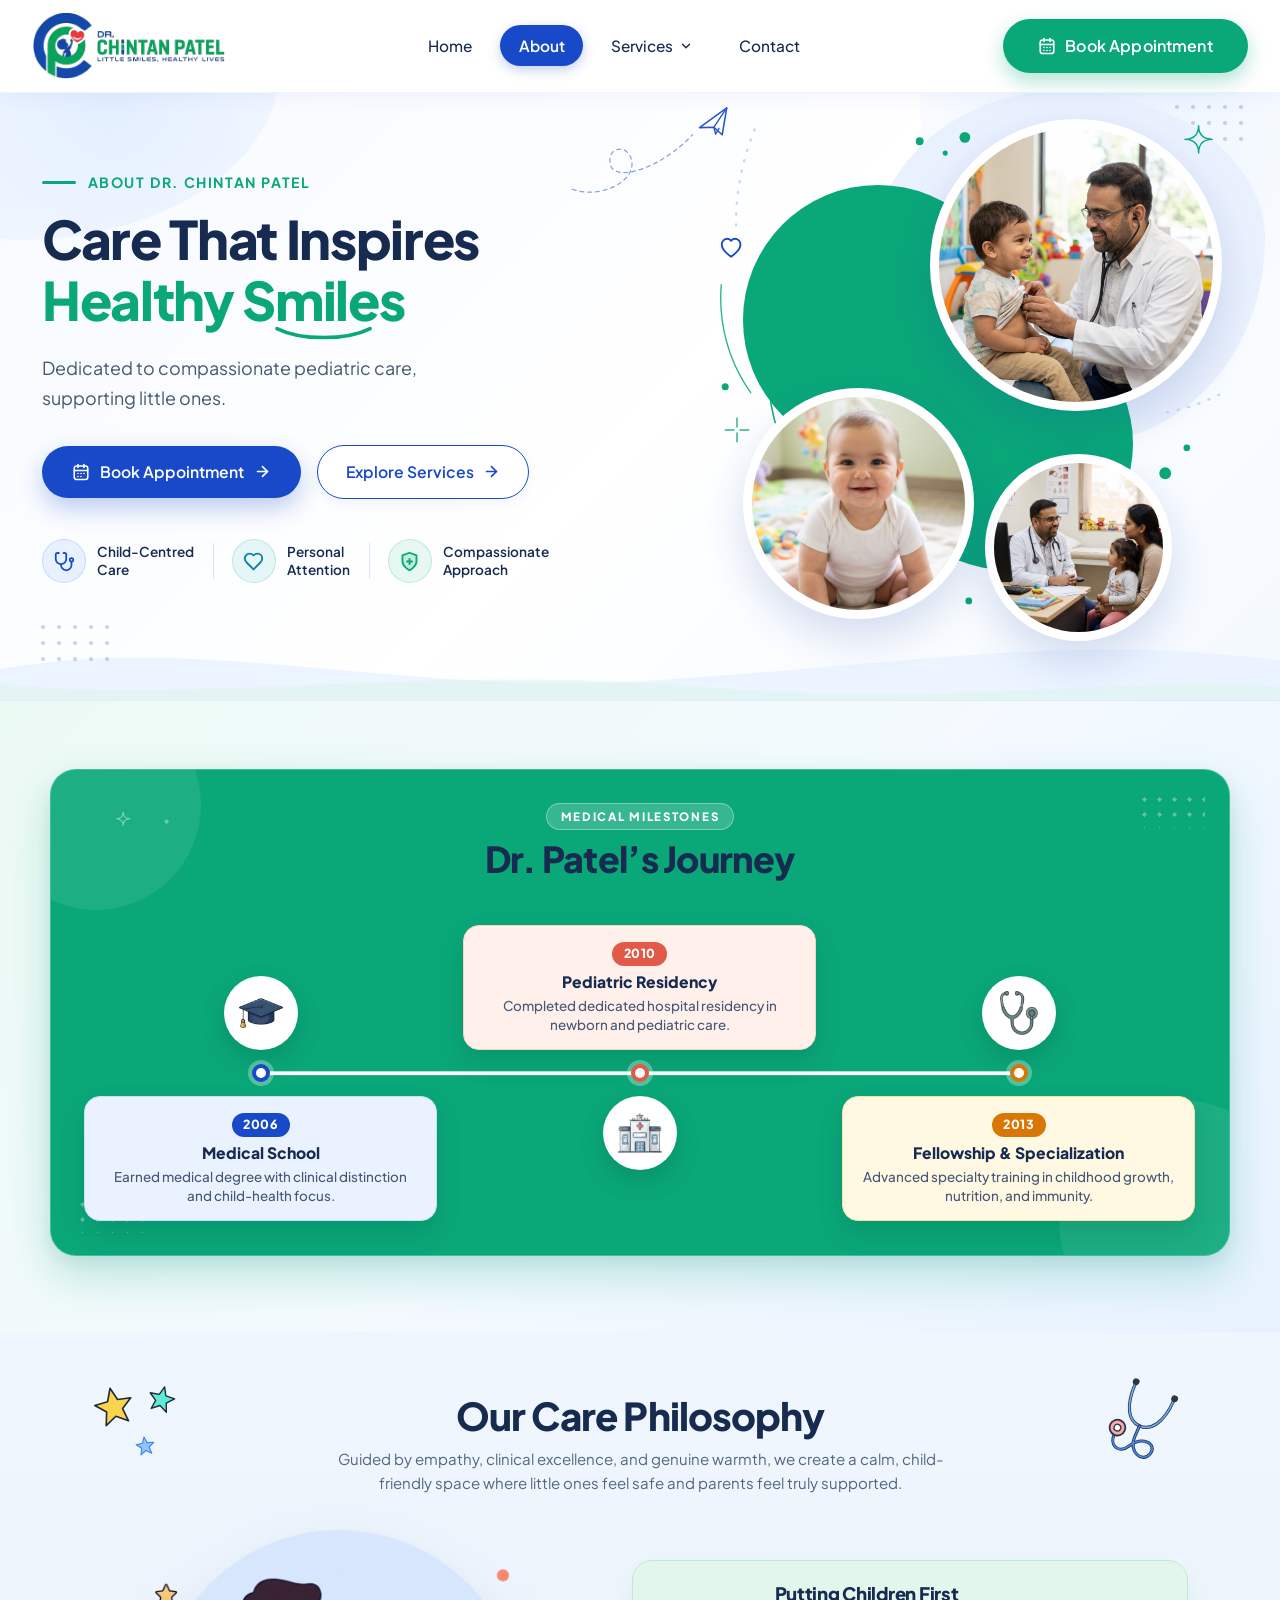
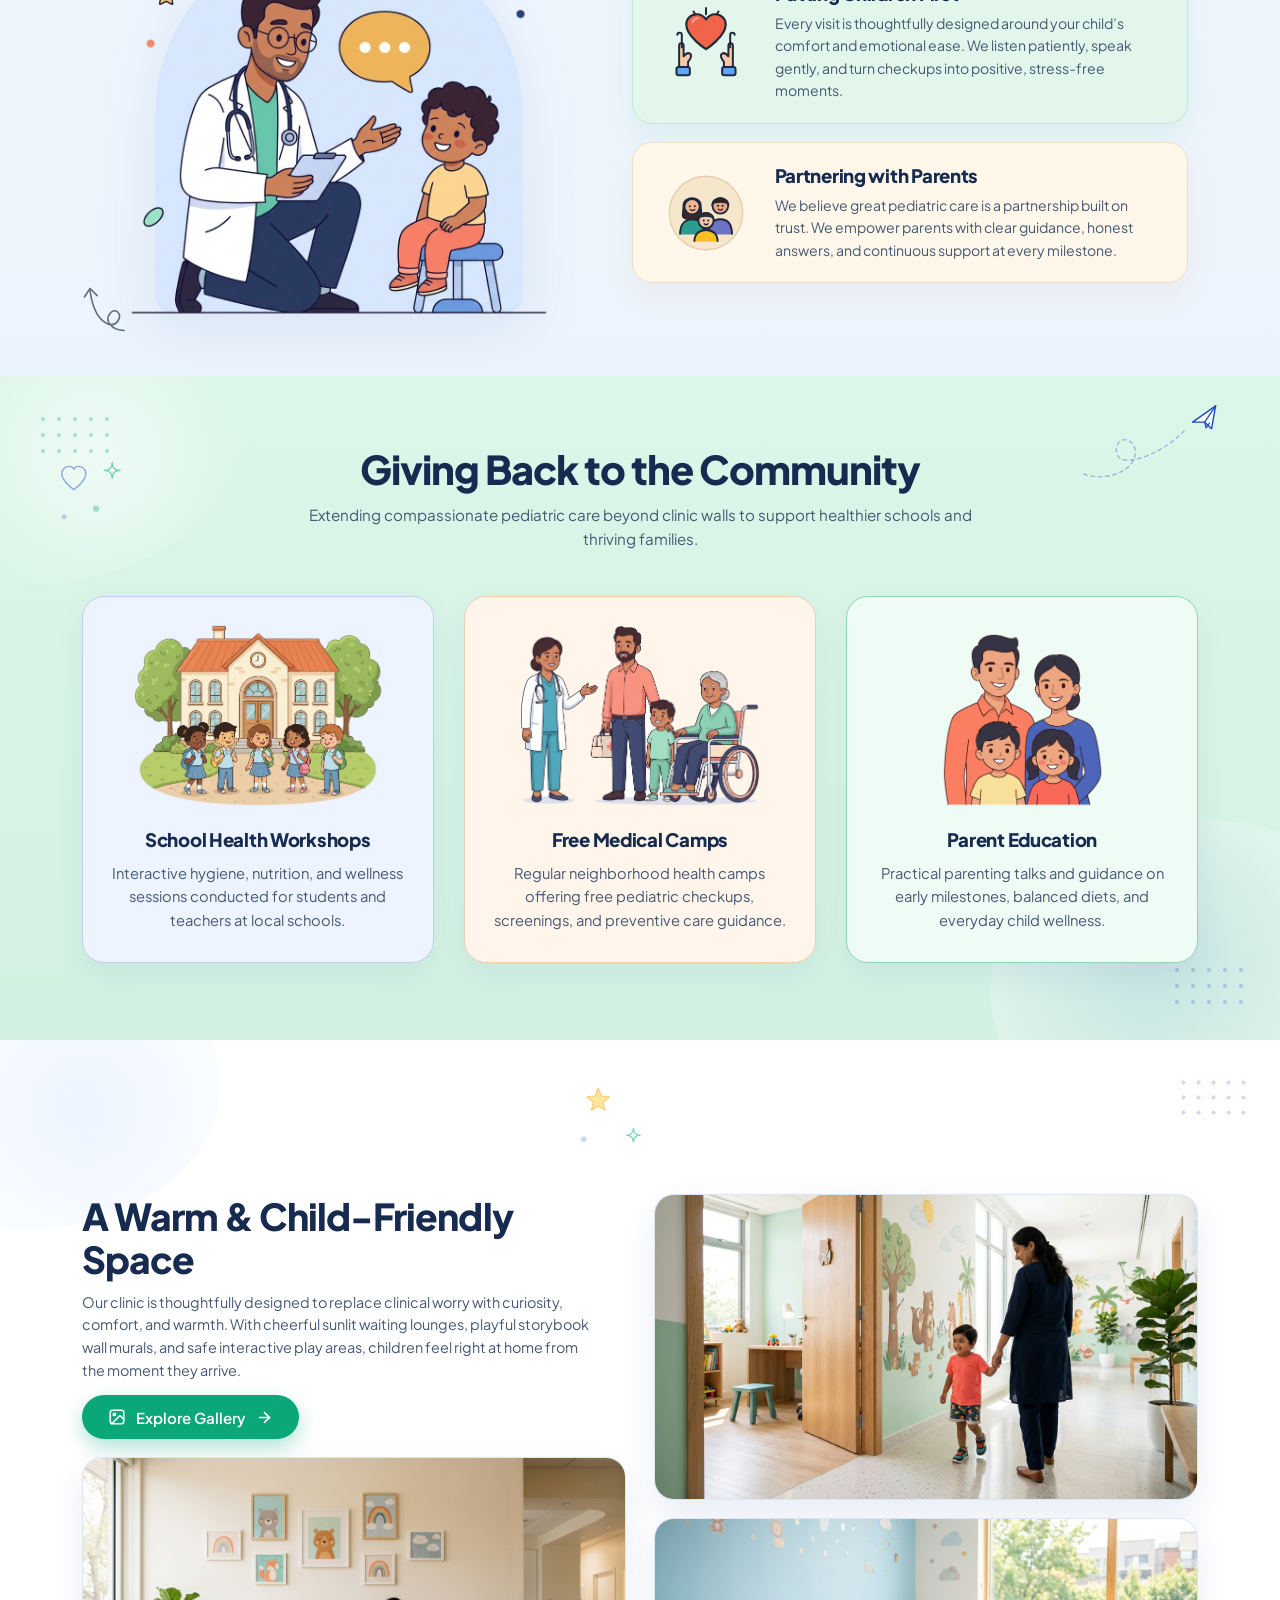
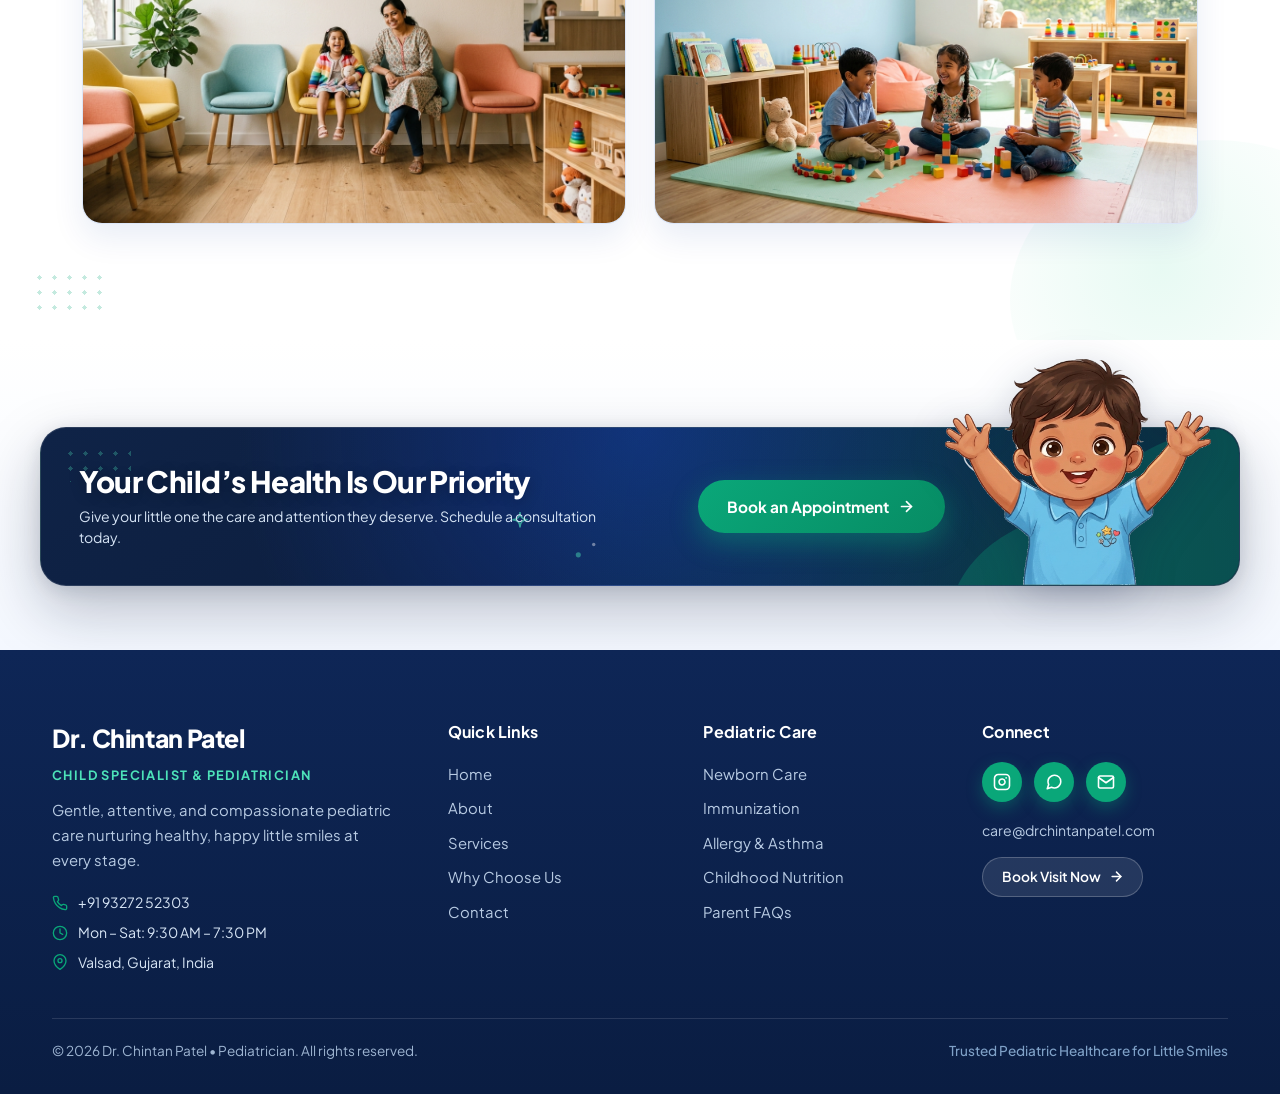
==== commit 721ce8f0: "Add services page, service images, and update site navigation and styles" ====
--- a/about.html
+++ b/about.html
@@ -30,7 +30,90 @@
         <ul class="nav-links">
           <li><a href="index.html" class="nav-link">Home</a></li>
           <li><a href="about.html" class="nav-link active">About</a></li>
-          <li><a href="index.html#services" class="nav-link">Services</a></li>
+          <li class="nav-item-dropdown">
+            <a href="services.html" class="nav-link nav-link-dropdown" aria-haspopup="true" aria-expanded="false">
+              <span>Services</span>
+              <svg class="nav-dropdown-chevron" width="14" height="14" viewBox="0 0 24 24" fill="none" stroke="currentColor" stroke-width="2.4" stroke-linecap="round" stroke-linejoin="round" aria-hidden="true">
+                <polyline points="6 9 12 15 18 9"></polyline>
+              </svg>
+            </a>
+            <div class="nav-services-dropdown" role="region" aria-label="Pediatric Services Menu">
+              <div class="nav-services-dropdown-inner">
+                <div class="nav-services-dropdown-header">
+                  <div class="nav-services-dropdown-title-wrap">
+                    <span class="nav-services-eyebrow">Our Pediatric Services</span>
+                    <span class="nav-services-sub">Choose a specialty to view or book care</span>
+                  </div>
+                  <a href="services.html" class="nav-services-all-link">
+                    <span>All Services</span>
+                    <svg width="14" height="14" viewBox="0 0 24 24" fill="none" stroke="currentColor" stroke-width="2.4" stroke-linecap="round" stroke-linejoin="round" aria-hidden="true">
+                      <line x1="5" y1="12" x2="19" y2="12"></line>
+                      <polyline points="12 5 19 12 12 19"></polyline>
+                    </svg>
+                  </a>
+                </div>
+                <div class="nav-services-body">
+                  <div class="nav-services-filters" role="group" aria-label="Service Categories">
+                    <span class="nav-filter-label">Categories</span>
+                    <button type="button" class="nav-filter-btn is-active">
+                      <span>Category 1</span>
+                      <span class="nav-filter-dot" aria-hidden="true"></span>
+                    </button>
+                    <button type="button" class="nav-filter-btn">
+                      <span>Category 2</span>
+                      <span class="nav-filter-dot" aria-hidden="true"></span>
+                    </button>
+                    <button type="button" class="nav-filter-btn">
+                      <span>Category 3</span>
+                      <span class="nav-filter-dot" aria-hidden="true"></span>
+                    </button>
+                    <button type="button" class="nav-filter-btn">
+                      <span>Category 4</span>
+                      <span class="nav-filter-dot" aria-hidden="true"></span>
+                    </button>
+                  </div>
+                  <div class="nav-services-grid">
+                    <a href="services.html#newborn-care" class="nav-service-card" data-tone="amber">
+                      <span class="nav-service-icon-box">
+                        <img src="images/homepage/newborn care.png" alt="" class="nav-service-icon">
+                      </span>
+                      <span class="nav-service-name">Newborn Care</span>
+                    </a>
+                    <a href="services.html#growth-development" class="nav-service-card" data-tone="violet">
+                      <span class="nav-service-icon-box">
+                        <img src="images/homepage/developmental milestones.png" alt="" class="nav-service-icon">
+                      </span>
+                      <span class="nav-service-name">Growth &amp; Development</span>
+                    </a>
+                    <a href="services.html#vaccination" class="nav-service-card" data-tone="mint">
+                      <span class="nav-service-icon-box">
+                        <img src="images/homepage/immunuzation.png" alt="" class="nav-service-icon">
+                      </span>
+                      <span class="nav-service-name">Vaccination &amp; Immunization</span>
+                    </a>
+                    <a href="services.html#childhood-illnesses" class="nav-service-card" data-tone="cyan">
+                      <span class="nav-service-icon-box">
+                        <img src="images/homepage/pediatric urgent care.png" alt="" class="nav-service-icon">
+                      </span>
+                      <span class="nav-service-name">Childhood Illnesses</span>
+                    </a>
+                    <a href="services.html#nutrition-guidance" class="nav-service-card" data-tone="lime">
+                      <span class="nav-service-icon-box">
+                        <img src="images/homepage/childhood nutrition.png" alt="" class="nav-service-icon">
+                      </span>
+                      <span class="nav-service-name">Nutrition &amp; Diet</span>
+                    </a>
+                    <a href="services.html#asthma-respiratory" class="nav-service-card" data-tone="rose">
+                      <span class="nav-service-icon-box">
+                        <img src="images/homepage/allergy & asthma.png" alt="" class="nav-service-icon">
+                      </span>
+                      <span class="nav-service-name">Asthma &amp; Respiratory</span>
+                    </a>
+                  </div>
+                </div>
+              </div>
+            </div>
+          </li>
           <li><a href="contact.html" class="nav-link">Contact</a></li>
         </ul>
       </nav>
@@ -68,7 +151,42 @@
       <ul class="mobile-nav-links">
         <li><a href="index.html" class="mobile-nav-link">Home</a></li>
         <li><a href="about.html" class="mobile-nav-link active">About</a></li>
-        <li><a href="index.html#services" class="mobile-nav-link">Services</a></li>
+        <li class="mobile-services-group">
+          <div class="mobile-nav-dropdown-row">
+            <a href="services.html" class="mobile-nav-link">Services</a>
+            <button type="button" class="mobile-services-toggle" aria-expanded="false" aria-label="Toggle pediatric services list">
+              <svg width="18" height="18" viewBox="0 0 24 24" fill="none" stroke="currentColor" stroke-width="2.4" stroke-linecap="round" stroke-linejoin="round" aria-hidden="true">
+                <polyline points="6 9 12 15 18 9"></polyline>
+              </svg>
+            </button>
+          </div>
+          <div class="mobile-services-subgrid">
+            <a href="services.html#newborn-care" class="mobile-service-chip">
+              <img src="images/homepage/newborn care.png" alt="">
+              <span>Newborn Care</span>
+            </a>
+            <a href="services.html#growth-development" class="mobile-service-chip">
+              <img src="images/homepage/developmental milestones.png" alt="">
+              <span>Growth &amp; Dev</span>
+            </a>
+            <a href="services.html#vaccination" class="mobile-service-chip">
+              <img src="images/homepage/immunuzation.png" alt="">
+              <span>Vaccination</span>
+            </a>
+            <a href="services.html#childhood-illnesses" class="mobile-service-chip">
+              <img src="images/homepage/pediatric urgent care.png" alt="">
+              <span>Illnesses</span>
+            </a>
+            <a href="services.html#nutrition-guidance" class="mobile-service-chip">
+              <img src="images/homepage/childhood nutrition.png" alt="">
+              <span>Nutrition</span>
+            </a>
+            <a href="services.html#asthma-respiratory" class="mobile-service-chip">
+              <img src="images/homepage/allergy & asthma.png" alt="">
+              <span>Respiratory</span>
+            </a>
+          </div>
+        </li>
         <li><a href="contact.html" class="mobile-nav-link">Contact</a></li>
       </ul>
       <div class="mobile-menu-action">
@@ -827,7 +945,7 @@
           <ul class="footer-links">
             <li><a href="index.html" class="footer-link">Home</a></li>
             <li><a href="about.html" class="footer-link">About</a></li>
-            <li><a href="index.html#services" class="footer-link">Services</a></li>
+            <li><a href="services.html" class="footer-link">Services</a></li>
             <li><a href="index.html#why-choose" class="footer-link">Why Choose Us</a></li>
             <li><a href="contact.html" class="footer-link">Contact</a></li>
           </ul>
--- a/style.css
+++ b/style.css
@@ -6226,21 +6226,39 @@
 /* Contact Page Responsive Breakpoints */
 @media (max-width: 960px) {
   .contact-hero-container {
-    grid-template-columns: 1fr;
+    display: flex;
+    flex-direction: column;
+    align-items: center;
     text-align: center;
-    gap: 2rem;
+    gap: 1.35rem;
   }
 
   .contact-hero-content {
+    display: contents;
+  }
+
+  .contact-hero-eyebrow {
+    order: 1;
+    margin-bottom: 0;
+  }
+
+  .contact-hero-title {
+    order: 2;
+    margin-bottom: 0.2rem;
+  }
+
+  .contact-hero-visual {
+    order: 3;
+    margin: 0.25rem auto;
+  }
+
+  .contact-hero-desc {
+    order: 4;
     margin: 0 auto;
   }
 
-  .contact-hero-desc {
-    margin-left: auto;
-    margin-right: auto;
-  }
-
   .contact-hero-actions {
+    order: 5;
     justify-content: center;
   }
 
@@ -6253,6 +6271,12 @@
   /* Show booking form before info cards on mobile & tablet */
   .contact-form-col {
     order: -1;
+  }
+}
+
+@media (max-width: 768px) {
+  .contact-hero-desc {
+    display: none;
   }
 }
 
@@ -6316,47 +6340,1353 @@
 .booking-modal-card {
   position: relative;
   width: 100%;
-  max-width: 510px;
-  max-height: calc(100vh - 2.5rem);
+  max-width: 530px;
+  max-height: calc(100vh - 2rem);
   overflow-y: auto;
-  transform: translateY(18px) scale(0.96);
-  transition: transform 0.32s cubic-bezier(0.16, 1, 0.3, 1);
+  border: 1.5px solid rgba(255, 255, 255, 0.22);
+  box-shadow: 0 32px 72px rgba(8, 22, 54, 0.48), 0 0 0 6px rgba(255, 255, 255, 0.08);
+  padding: 2.15rem 2.2rem 1.7rem;
+  transform: translateY(24px) scale(0.94);
+  transition: transform 0.36s cubic-bezier(0.34, 1.35, 0.64, 1);
 }
 
 .booking-modal-overlay.is-open .booking-modal-card {
   transform: translateY(0) scale(1);
 }
 
+.modal-dot-grid {
+  position: absolute;
+  top: 1.4rem;
+  left: 1.4rem;
+  width: 58px;
+  height: 36px;
+  background-image: radial-gradient(circle, rgba(255, 255, 255, 0.24) 1.8px, transparent 2px);
+  background-size: 13px 13px;
+}
+
+.modal-sparkles-svg {
+  position: absolute;
+  top: 0.9rem;
+  right: 3.4rem;
+  width: 96px;
+  height: auto;
+}
+
 .booking-modal-close {
   position: absolute;
-  top: 1rem;
-  right: 1rem;
+  top: 1.05rem;
+  right: 1.05rem;
   z-index: 3;
-  width: 36px;
-  height: 36px;
+  width: 38px;
+  height: 38px;
   border-radius: 50%;
   background: rgba(255, 255, 255, 0.16);
-  border: 1px solid rgba(255, 255, 255, 0.28);
+  border: 1.5px solid rgba(255, 255, 255, 0.3);
   color: var(--white);
   display: inline-flex;
   align-items: center;
   justify-content: center;
-  transition: background-color 0.2s ease, transform 0.2s ease;
+  backdrop-filter: blur(6px);
+  transition: background-color 0.22s ease, transform 0.25s ease;
 }
 
 .booking-modal-close:hover {
   background: rgba(255, 255, 255, 0.28);
-  transform: rotate(90deg);
+  transform: rotate(90deg) scale(1.06);
+}
+
+.modal-header-block {
+  position: relative;
+  z-index: 1;
+  text-align: center;
+  margin-bottom: 1.3rem;
+}
+
+.modal-clinic-pill {
+  display: inline-flex;
+  align-items: center;
+  gap: 0.48rem;
+  background: rgba(255, 255, 255, 0.14);
+  border: 1px solid rgba(255, 255, 255, 0.24);
+  color: #E6F8F1;
+  font-size: 0.76rem;
+  font-weight: 700;
+  letter-spacing: 0.4px;
+  padding: 0.32rem 0.85rem;
+  border-radius: 9999px;
+  margin-bottom: 0.75rem;
+}
+
+.modal-pill-dot {
+  width: 7px;
+  height: 7px;
+  border-radius: 50%;
+  background: #4DE2B9;
+  box-shadow: 0 0 0 3px rgba(77, 226, 185, 0.28);
 }
 
 .booking-modal-card .contact-form-title {
-  padding-right: 2rem;
-}
-
-
-
-
-
-
-
-
+  padding: 0 1.4rem;
+  margin-bottom: 0.35rem;
+}
+
+.modal-subtitle {
+  font-size: 0.88rem;
+  color: rgba(226, 237, 249, 0.88);
+  line-height: 1.45;
+}
+
+.form-field-icon {
+  position: relative;
+}
+
+.form-field-icon .field-icon {
+  position: absolute;
+  left: 0.95rem;
+  top: 50%;
+  transform: translateY(-50%);
+  color: #7D8DA6;
+  pointer-events: none;
+  transition: color 0.2s ease;
+}
+
+.form-field-textarea .field-icon {
+  top: 1.05rem;
+  transform: none;
+}
+
+.form-field-icon .form-input {
+  padding-left: 2.6rem;
+  box-shadow: 0 4px 14px rgba(10, 29, 66, 0.12);
+}
+
+.form-field-icon:focus-within .field-icon {
+  color: var(--primary-blue);
+}
+
+.btn-modal-submit {
+  display: inline-flex;
+  align-items: center;
+  justify-content: center;
+  gap: 0.55rem;
+}
+
+.btn-modal-submit svg {
+  transition: transform 0.22s ease;
+}
+
+.btn-modal-submit:hover svg {
+  transform: translateX(3px);
+}
+
+.modal-trust-bar {
+  position: relative;
+  z-index: 1;
+  display: flex;
+  align-items: center;
+  justify-content: center;
+  flex-wrap: wrap;
+  gap: 0.75rem 1.35rem;
+  padding-top: 0.9rem;
+  margin-top: 0.35rem;
+  border-top: 1px solid rgba(255, 255, 255, 0.16);
+  font-size: 0.78rem;
+  font-weight: 600;
+  color: rgba(226, 237, 249, 0.9);
+}
+
+.modal-trust-bar span {
+  display: inline-flex;
+  align-items: center;
+  gap: 0.38rem;
+}
+
+.modal-trust-bar svg {
+  color: #4DE2B9;
+}
+
+@media (max-width: 520px) {
+  .booking-modal-card {
+    padding: 1.65rem 1.3rem 1.35rem;
+  }
+
+  .booking-modal-card .contact-form-title {
+    padding: 0 1.6rem 0 0;
+    font-size: 1.38rem;
+  }
+}
+
+/* ==========================================================================
+   NAVBAR SERVICES HOVER MEGA-CARD (2 Columns: 4 Filters + 3 Compact Cards/Row)
+   ========================================================================== */
+
+.header-container {
+  position: relative;
+}
+
+.nav-item-dropdown {
+  position: static;
+}
+
+.nav-link-dropdown {
+  display: inline-flex;
+  align-items: center;
+  gap: 0.35rem;
+}
+
+.nav-dropdown-chevron {
+  transition: transform 0.25s cubic-bezier(0.16, 1, 0.3, 1);
+  flex-shrink: 0;
+}
+
+.nav-item-dropdown:hover .nav-dropdown-chevron,
+.nav-item-dropdown:focus-within .nav-dropdown-chevron,
+.nav-item-dropdown.is-open .nav-dropdown-chevron {
+  transform: rotate(180deg);
+}
+
+.nav-services-dropdown {
+  position: absolute;
+  top: calc(100% + 4px);
+  left: 50%;
+  width: min(880px, calc(100vw - 2rem));
+  opacity: 0;
+  visibility: hidden;
+  pointer-events: none;
+  transform: translateX(-50%) translateY(10px) scale(0.985);
+  transform-origin: top center;
+  padding-top: 10px; /* Hover bridge */
+  transition: opacity 0.24s cubic-bezier(0.16, 1, 0.3, 1),
+              transform 0.28s cubic-bezier(0.16, 1, 0.3, 1),
+              visibility 0.24s ease;
+  z-index: 1050;
+}
+
+.nav-item-dropdown:hover .nav-services-dropdown,
+.nav-item-dropdown:focus-within .nav-services-dropdown,
+.nav-item-dropdown.is-open .nav-services-dropdown {
+  opacity: 1;
+  visibility: visible;
+  pointer-events: auto;
+  transform: translateX(-50%) translateY(0) scale(1);
+}
+
+.nav-services-dropdown-inner {
+  position: relative;
+  background: rgba(255, 255, 255, 0.98);
+  backdrop-filter: blur(22px);
+  -webkit-backdrop-filter: blur(22px);
+  border-radius: 24px;
+  border: 1.5px solid rgba(23, 73, 201, 0.13);
+  box-shadow: 0 24px 56px rgba(16, 59, 155, 0.18), 0 6px 18px rgba(10, 167, 121, 0.08);
+  padding: 1.1rem 1.25rem 1.2rem;
+}
+
+.nav-services-dropdown-header {
+  display: flex;
+  align-items: center;
+  justify-content: space-between;
+  gap: 1rem;
+  padding: 0 0.2rem 0.75rem;
+  margin-bottom: 0.9rem;
+  border-bottom: 1px solid rgba(23, 73, 201, 0.09);
+}
+
+.nav-services-dropdown-title-wrap {
+  display: flex;
+  align-items: baseline;
+  gap: 0.7rem;
+  flex-wrap: wrap;
+}
+
+.nav-services-eyebrow {
+  font-size: 0.72rem;
+  font-weight: 800;
+  letter-spacing: 1.4px;
+  text-transform: uppercase;
+  color: var(--primary-blue);
+}
+
+.nav-services-sub {
+  font-size: 0.8rem;
+  color: var(--muted-text);
+  font-weight: 500;
+}
+
+.nav-services-all-link {
+  display: inline-flex;
+  align-items: center;
+  gap: 0.35rem;
+  font-size: 0.8rem;
+  font-weight: 700;
+  color: var(--healthcare-green);
+  background: var(--light-green);
+  padding: 0.34rem 0.85rem;
+  border-radius: 9999px;
+  white-space: nowrap;
+  transition: var(--transition-smooth);
+}
+
+.nav-services-all-link:hover {
+  background: var(--healthcare-green);
+  color: var(--white);
+  transform: translateX(2px);
+}
+
+/* 2-Column Split inside Mega-Card: Left 4 Filters + Right 3-Per-Row Compact Cards */
+.nav-services-body {
+  display: grid;
+  grid-template-columns: 168px 1fr;
+  gap: 1.05rem;
+  align-items: stretch;
+}
+
+.nav-services-filters {
+  display: flex;
+  flex-direction: column;
+  gap: 0.42rem;
+  padding-right: 1rem;
+  border-right: 1px solid rgba(23, 73, 201, 0.09);
+}
+
+.nav-filter-label {
+  font-size: 0.68rem;
+  font-weight: 800;
+  letter-spacing: 1.2px;
+  text-transform: uppercase;
+  color: var(--muted-text);
+  padding: 0 0.4rem 0.15rem;
+}
+
+.nav-filter-btn {
+  width: 100%;
+  display: flex;
+  align-items: center;
+  justify-content: space-between;
+  gap: 0.45rem;
+  padding: 0.52rem 0.75rem;
+  border-radius: 12px;
+  background: #F6F9FF;
+  border: 1px solid rgba(23, 73, 201, 0.08);
+  color: var(--primary-text);
+  font-size: 0.8rem;
+  font-weight: 600;
+  text-align: left;
+  transition: var(--transition-smooth);
+}
+
+.nav-filter-dot {
+  width: 7px;
+  height: 7px;
+  border-radius: 50%;
+  background: rgba(23, 73, 201, 0.35);
+  flex-shrink: 0;
+  transition: background-color 0.2s ease, transform 0.2s ease;
+}
+
+.nav-filter-btn:hover {
+  background: var(--light-blue);
+  color: var(--primary-blue);
+  border-color: rgba(23, 73, 201, 0.22);
+}
+
+.nav-filter-btn.is-active {
+  background: var(--primary-blue);
+  color: var(--white);
+  border-color: var(--primary-blue);
+  box-shadow: 0 6px 14px rgba(23, 73, 201, 0.22);
+}
+
+.nav-filter-btn.is-active .nav-filter-dot {
+  background: #4DE2B9;
+  transform: scale(1.15);
+}
+
+/* Right Side: 3 Compact Cards in One Row, Icon & Name Inline */
+.nav-services-grid {
+  display: grid;
+  grid-template-columns: repeat(3, 1fr);
+  gap: 0.65rem;
+  align-content: center;
+}
+
+.nav-service-card {
+  display: flex;
+  flex-direction: row;
+  align-items: center;
+  justify-content: flex-start;
+  text-align: left;
+  gap: 0.65rem;
+  padding: 0.58rem 0.72rem;
+  border-radius: 15px;
+  background: #F8FBFF;
+  border: 1.5px solid rgba(23, 73, 201, 0.08);
+  transition: transform 0.24s cubic-bezier(0.16, 1, 0.3, 1),
+              box-shadow 0.24s ease,
+              border-color 0.24s ease,
+              background-color 0.24s ease;
+}
+
+.nav-service-card:hover {
+  transform: translateY(-3px);
+  background: var(--white);
+  border-color: rgba(23, 73, 201, 0.28);
+  box-shadow: 0 10px 22px rgba(23, 73, 201, 0.12), 0 4px 10px rgba(10, 167, 121, 0.07);
+}
+
+/* Big Crisp Icon Container (Inline with Name) */
+.nav-service-icon-box {
+  width: 58px;
+  height: 58px;
+  border-radius: 15px;
+  display: flex;
+  align-items: center;
+  justify-content: center;
+  border: 2px solid #FFFFFF;
+  box-shadow: 0 6px 14px rgba(16, 59, 155, 0.1);
+  transition: transform 0.26s cubic-bezier(0.16, 1, 0.3, 1);
+  flex-shrink: 0;
+}
+
+.nav-service-card:hover .nav-service-icon-box {
+  transform: scale(1.06);
+}
+
+.nav-service-card[data-tone="amber"] .nav-service-icon-box {
+  background: linear-gradient(135deg, #FEF3C7 0%, #FDE68A 100%);
+}
+.nav-service-card[data-tone="violet"] .nav-service-icon-box {
+  background: linear-gradient(135deg, #EDE9FE 0%, #DDD6FE 100%);
+}
+.nav-service-card[data-tone="mint"] .nav-service-icon-box {
+  background: linear-gradient(135deg, #D1FAE5 0%, #A7F3D0 100%);
+}
+.nav-service-card[data-tone="cyan"] .nav-service-icon-box {
+  background: linear-gradient(135deg, #E0F2FE 0%, #BAE6FD 100%);
+}
+.nav-service-card[data-tone="lime"] .nav-service-icon-box {
+  background: linear-gradient(135deg, #ECFCCB 0%, #D9F99D 100%);
+}
+.nav-service-card[data-tone="rose"] .nav-service-icon-box {
+  background: linear-gradient(135deg, #FFE4E6 0%, #FECDD3 100%);
+}
+
+.nav-service-icon {
+  width: 44px;
+  height: 44px;
+  object-fit: contain;
+  filter: drop-shadow(0 2px 5px rgba(16, 59, 155, 0.14));
+  transition: transform 0.26s cubic-bezier(0.16, 1, 0.3, 1);
+}
+
+.nav-service-card:hover .nav-service-icon {
+  transform: scale(1.07);
+}
+
+.nav-service-name {
+  font-size: 0.82rem;
+  font-weight: 700;
+  line-height: 1.26;
+  color: var(--primary-text);
+  transition: color 0.2s ease;
+}
+
+.nav-service-card:hover .nav-service-name {
+  color: var(--primary-blue);
+}
+
+/* Mobile Drawer Services Accordion (Collapsed by Default, Opens on Arrow Click) */
+.mobile-services-group {
+  display: flex;
+  flex-direction: column;
+  gap: 0.35rem;
+}
+
+.mobile-nav-dropdown-row {
+  display: flex;
+  align-items: center;
+  justify-content: space-between;
+  border-radius: 14px;
+  transition: var(--transition-smooth);
+}
+
+.mobile-nav-dropdown-row .mobile-nav-link {
+  flex: 1;
+}
+
+.mobile-nav-dropdown-row.is-active-row {
+  background-color: var(--primary-blue);
+  box-shadow: 0 4px 12px rgba(23, 73, 201, 0.25);
+}
+
+.mobile-nav-dropdown-row.is-active-row .mobile-nav-link.active {
+  background-color: transparent;
+  box-shadow: none;
+}
+
+.mobile-services-toggle {
+  width: 42px;
+  height: 42px;
+  margin-right: 0.3rem;
+  border-radius: 12px;
+  background: transparent;
+  color: var(--primary-text);
+  display: inline-flex;
+  align-items: center;
+  justify-content: center;
+  flex-shrink: 0;
+  transition: background-color 0.2s ease, transform 0.25s ease, color 0.2s ease;
+}
+
+.mobile-services-toggle:hover {
+  background: rgba(23, 73, 201, 0.08);
+  color: var(--primary-blue);
+}
+
+.mobile-nav-dropdown-row.is-active-row .mobile-services-toggle {
+  color: var(--white);
+}
+
+.mobile-nav-dropdown-row.is-active-row .mobile-services-toggle:hover {
+  background: rgba(255, 255, 255, 0.16);
+}
+
+.mobile-services-toggle svg {
+  transition: transform 0.28s cubic-bezier(0.16, 1, 0.3, 1);
+}
+
+.mobile-services-group.is-open .mobile-services-toggle svg {
+  transform: rotate(180deg);
+}
+
+.mobile-services-subgrid {
+  display: none;
+  grid-template-columns: repeat(2, 1fr);
+  gap: 0.45rem;
+  padding: 0.3rem 0.25rem 0.45rem;
+}
+
+.mobile-services-group.is-open .mobile-services-subgrid {
+  display: grid;
+  animation: slideDown 0.24s cubic-bezier(0.16, 1, 0.3, 1) forwards;
+}
+
+.mobile-service-chip {
+  display: flex;
+  align-items: center;
+  gap: 0.5rem;
+  padding: 0.52rem 0.6rem;
+  border-radius: 12px;
+  background: #F4F8FF;
+  border: 1px solid rgba(23, 73, 201, 0.09);
+  font-size: 0.78rem;
+  font-weight: 600;
+  color: var(--primary-text);
+}
+
+.mobile-service-chip img {
+  width: 30px;
+  height: 30px;
+  object-fit: contain;
+  flex-shrink: 0;
+}
+
+.mobile-service-chip:hover {
+  background: var(--light-blue);
+  color: var(--primary-blue);
+}
+
+/* ==========================================================================
+   SERVICES PAGE (Compact Hero + Aesthetic Decoratives + 6 Cards + Journey)
+   ========================================================================== */
+
+.page-services {
+  background: var(--white);
+}
+
+/* Compact Hero Section */
+.services-hero-section {
+  position: relative;
+  background: linear-gradient(125deg, #F5F9FF 0%, #EAF2FF 48%, #E4F6EF 100%);
+  padding: 6.2rem 0 3.1rem;
+  overflow: hidden;
+}
+
+.services-hero-bg {
+  position: absolute;
+  inset: 0;
+  pointer-events: none;
+  z-index: 0;
+  overflow: hidden;
+}
+
+.services-hero-glow-tl {
+  position: absolute;
+  top: -90px;
+  left: -80px;
+  width: 320px;
+  height: 320px;
+  border-radius: 50%;
+  background: radial-gradient(circle, rgba(255, 255, 255, 0.8) 0%, transparent 72%);
+}
+
+.services-hero-glow-bl {
+  position: absolute;
+  bottom: -60px;
+  left: 24%;
+  width: 260px;
+  height: 220px;
+  border-radius: 50%;
+  background: radial-gradient(circle, rgba(10, 167, 121, 0.12) 0%, transparent 70%);
+}
+
+.services-dot-grid {
+  position: absolute;
+  width: 72px;
+  height: 44px;
+  background-image: radial-gradient(circle, rgba(23, 73, 201, 0.2) 2px, transparent 2.2px);
+  background-size: 15px 15px;
+}
+
+.services-hero-dots-tl {
+  top: 5.5rem;
+  left: 2rem;
+}
+
+.services-hero-dots-br {
+  bottom: 3.4rem;
+  right: 2.2rem;
+}
+
+.services-paper-plane-svg {
+  position: absolute;
+  top: 5.1rem;
+  left: 42%;
+  width: 158px;
+  height: auto;
+  opacity: 0.72;
+}
+
+.services-hero-accent-svg {
+  position: absolute;
+  bottom: 2.6rem;
+  left: 41%;
+  width: 92px;
+  height: auto;
+}
+
+.services-hero-ribbon-svg {
+  position: absolute;
+  top: 0;
+  right: 0;
+  width: min(56%, 760px);
+  height: 100%;
+}
+
+.services-hero-wave-bottom {
+  position: absolute;
+  bottom: -1px;
+  left: 0;
+  width: 100%;
+  height: 52px;
+  z-index: 3;
+}
+
+.services-hero-container {
+  max-width: 1220px;
+  width: 100%;
+  margin: 0 auto;
+  padding: 0 2rem;
+  display: grid;
+  grid-template-columns: 1.05fr 0.95fr;
+  align-items: center;
+  gap: 2rem;
+  position: relative;
+  z-index: 2;
+}
+
+.services-hero-content {
+  max-width: 530px;
+}
+
+.services-hero-badge {
+  display: inline-flex;
+  align-items: center;
+  gap: 0.45rem;
+  background: rgba(255, 255, 255, 0.82);
+  border: 1px solid rgba(23, 73, 201, 0.16);
+  backdrop-filter: blur(8px);
+  color: var(--primary-blue);
+  font-size: 0.8rem;
+  font-weight: 700;
+  padding: 0.34rem 0.9rem;
+  border-radius: 9999px;
+  margin-bottom: 0.85rem;
+}
+
+.services-hero-badge svg {
+  color: var(--primary-blue);
+  fill: var(--primary-blue);
+}
+
+.services-hero-title {
+  font-size: clamp(2rem, 3.6vw, 3rem);
+  font-weight: 800;
+  line-height: 1.12;
+  letter-spacing: -0.025em;
+  color: var(--deep-blue);
+  margin-bottom: 0.75rem;
+}
+
+.services-hero-title-green {
+  display: block;
+  color: var(--healthcare-green);
+}
+
+.services-hero-desc {
+  font-size: 0.98rem;
+  line-height: 1.58;
+  color: #475569;
+  max-width: 440px;
+  margin-bottom: 1.35rem;
+}
+
+.btn-services-hero {
+  display: inline-flex;
+  align-items: center;
+  gap: 0.55rem;
+  background: var(--primary-blue);
+  color: var(--white);
+  padding: 0.8rem 1.65rem;
+  border-radius: 9999px;
+  font-size: 0.94rem;
+  font-weight: 700;
+  box-shadow: var(--shadow-btn);
+}
+
+.btn-services-hero:hover {
+  background: var(--deep-blue);
+  transform: translateY(-2px);
+  box-shadow: 0 12px 26px rgba(16, 59, 155, 0.34);
+}
+
+.btn-services-hero svg {
+  transition: transform 0.25s ease;
+}
+
+.btn-services-hero:hover svg {
+  transform: translateX(3px);
+}
+
+/* Right Hero Visual */
+.services-hero-visual {
+  position: relative;
+  display: flex;
+  justify-content: flex-end;
+  align-items: center;
+}
+
+.services-hero-img-frame {
+  position: relative;
+  width: 100%;
+  max-width: 470px;
+  aspect-ratio: 4 / 3;
+  border-radius: 28px;
+  overflow: hidden;
+  border: 4px solid rgba(255, 255, 255, 0.94);
+  box-shadow: 0 22px 48px rgba(16, 59, 155, 0.16), 0 6px 16px rgba(10, 167, 121, 0.1);
+  background: var(--light-blue);
+}
+
+.services-hero-img {
+  width: 100%;
+  height: 100%;
+  object-fit: cover;
+  object-position: center 20%;
+}
+
+/* Main Services Catalog Section with Aesthetic Ambient Decoratives */
+.services-catalog-section {
+  position: relative;
+  background: linear-gradient(180deg, #FFFFFF 0%, #F7FAFF 65%, #F2F8FF 100%);
+  padding: 1.8rem 0 4.4rem;
+  overflow: hidden;
+}
+
+.services-catalog-decor {
+  position: absolute;
+  inset: 0;
+  pointer-events: none;
+  z-index: 0;
+}
+
+.services-catalog-blob-l {
+  position: absolute;
+  top: 10%;
+  left: -130px;
+  width: 310px;
+  height: 310px;
+  border-radius: 50%;
+  background: radial-gradient(circle, rgba(23, 73, 201, 0.06) 0%, transparent 70%);
+}
+
+.services-catalog-blob-r {
+  position: absolute;
+  bottom: 6%;
+  right: -120px;
+  width: 320px;
+  height: 320px;
+  border-radius: 50%;
+  background: radial-gradient(circle, rgba(10, 167, 121, 0.08) 0%, transparent 70%);
+}
+
+.services-catalog-dots-tl {
+  top: 2.2rem;
+  left: 2.2rem;
+  opacity: 0.7;
+}
+
+.services-catalog-dots-br {
+  bottom: 2.2rem;
+  right: 2.2rem;
+  opacity: 0.7;
+}
+
+.services-catalog-sparkles {
+  position: absolute;
+  top: 1.8rem;
+  right: 3.5rem;
+  width: 96px;
+  height: auto;
+}
+
+.services-catalog-container {
+  position: relative;
+  z-index: 2;
+  max-width: 1200px;
+  width: 100%;
+  margin: 0 auto;
+  padding: 0 2rem;
+}
+
+/* Centered Section Header with Flanking Lines */
+.services-catalog-header {
+  text-align: center;
+  max-width: 680px;
+  margin: 0 auto 2.35rem;
+}
+
+.services-catalog-title-row {
+  display: flex;
+  align-items: center;
+  justify-content: center;
+  gap: 1.25rem;
+  margin-bottom: 0.45rem;
+}
+
+.services-title-line {
+  flex: 1;
+  max-width: 130px;
+  height: 1.5px;
+  background: linear-gradient(90deg, transparent, rgba(23, 73, 201, 0.28));
+  border-radius: 2px;
+}
+
+.services-title-line-right {
+  background: linear-gradient(90deg, rgba(23, 73, 201, 0.28), transparent);
+}
+
+.services-catalog-title {
+  font-size: clamp(1.75rem, 2.8vw, 2.3rem);
+  font-weight: 800;
+  color: var(--deep-blue);
+  letter-spacing: -0.02em;
+  line-height: 1.2;
+}
+
+.services-catalog-subtitle {
+  font-size: 0.96rem;
+  color: var(--muted-text);
+  font-weight: 500;
+}
+
+/* 3x2 Service Cards Grid */
+.services-page-grid {
+  display: grid;
+  grid-template-columns: repeat(3, 1fr);
+  gap: 1.65rem;
+}
+
+.service-page-card {
+  position: relative;
+  background: var(--white);
+  border: 1.5px solid rgba(23, 73, 201, 0.09);
+  border-radius: 22px;
+  padding: 0.72rem 0.72rem 1.45rem;
+  display: flex;
+  flex-direction: column;
+  align-items: center;
+  text-align: center;
+  box-shadow: 0 10px 30px rgba(16, 59, 155, 0.06), 0 2px 8px rgba(10, 167, 121, 0.04);
+  transition: transform 0.32s cubic-bezier(0.16, 1, 0.3, 1),
+              box-shadow 0.32s cubic-bezier(0.16, 1, 0.3, 1),
+              border-color 0.32s ease;
+  scroll-margin-top: 105px;
+}
+
+.service-page-card:hover {
+  transform: translateY(-6px);
+  border-color: rgba(23, 73, 201, 0.24);
+  box-shadow: 0 22px 46px rgba(23, 73, 201, 0.12), 0 6px 16px rgba(10, 167, 121, 0.07);
+}
+
+.service-page-card.is-highlighted {
+  border-color: var(--healthcare-green);
+  box-shadow: 0 0 0 4px rgba(10, 167, 121, 0.16), 0 20px 44px rgba(23, 73, 201, 0.14);
+}
+
+/* Top Image with Gentle Curved Bottom Edge */
+.service-card-media {
+  position: relative;
+  width: 100%;
+  aspect-ratio: 16 / 10;
+  border-radius: 16px 16px 0 0;
+  overflow: hidden;
+  background: var(--light-blue);
+  margin-bottom: 0.85rem;
+}
+
+.service-card-photo {
+  width: 100%;
+  height: 100%;
+  object-fit: cover;
+  object-position: center 22%;
+  transition: transform 0.55s cubic-bezier(0.16, 1, 0.3, 1);
+}
+
+.service-page-card:hover .service-card-photo {
+  transform: scale(1.05);
+}
+
+.service-card-curve {
+  position: absolute;
+  bottom: -1px;
+  left: 0;
+  width: 100%;
+  height: 26px;
+  pointer-events: none;
+}
+
+.service-card-body {
+  display: flex;
+  flex-direction: column;
+  align-items: center;
+  flex: 1;
+  width: 100%;
+  padding: 0 0.75rem;
+}
+
+.service-card-name {
+  font-size: 1.12rem;
+  font-weight: 800;
+  color: var(--primary-text);
+  line-height: 1.3;
+  letter-spacing: -0.015em;
+  margin-bottom: 0.45rem;
+  transition: color 0.25s ease;
+}
+
+.service-page-card:hover .service-card-name {
+  color: var(--primary-blue);
+}
+
+.service-card-summary {
+  font-size: 0.87rem;
+  line-height: 1.52;
+  color: var(--muted-text);
+  margin-bottom: 1.15rem;
+  max-width: 280px;
+  flex-grow: 1;
+}
+
+/* "Book" Pill CTA */
+.service-card-book-btn {
+  display: inline-flex;
+  align-items: center;
+  justify-content: center;
+  gap: 0.45rem;
+  min-width: 126px;
+  padding: 0.5rem 1.45rem;
+  border-radius: 9999px;
+  background: var(--white);
+  color: var(--primary-blue);
+  border: 1.5px solid rgba(23, 73, 201, 0.42);
+  font-size: 0.88rem;
+  font-weight: 700;
+  margin-top: auto;
+  transition: background-color 0.25s ease, color 0.25s ease, border-color 0.25s ease, transform 0.25s ease, box-shadow 0.25s ease;
+}
+
+.service-card-book-btn svg {
+  transition: transform 0.25s ease;
+}
+
+.service-page-card:hover .service-card-book-btn,
+.service-card-book-btn:hover {
+  background: var(--primary-blue);
+  color: var(--white);
+  border-color: var(--primary-blue);
+  box-shadow: 0 8px 20px rgba(23, 73, 201, 0.28);
+}
+
+.service-card-book-btn:hover svg,
+.service-page-card:hover .service-card-book-btn svg {
+  transform: translateX(3px);
+}
+
+/* ==========================================================================
+   CHILDHOOD HEALTH JOURNEY SECTION (5-Stage Timeline + Mobile Timeline)
+   ========================================================================== */
+
+.journey-section {
+  position: relative;
+  background: linear-gradient(135deg, #ECFAF4 0%, #F4FAFF 52%, #E8F2FF 100%);
+  padding: 4.2rem 0 4.8rem;
+  overflow: hidden;
+  border-top: 1px solid rgba(23, 73, 201, 0.06);
+}
+
+.journey-bg-decor {
+  position: absolute;
+  inset: 0;
+  pointer-events: none;
+  z-index: 0;
+}
+
+.journey-blob-tl {
+  position: absolute;
+  top: -80px;
+  left: -80px;
+  width: 280px;
+  height: 280px;
+  border-radius: 50%;
+  background: radial-gradient(circle, rgba(255, 255, 255, 0.72) 0%, transparent 70%);
+}
+
+.journey-blob-br {
+  position: absolute;
+  bottom: -90px;
+  right: -70px;
+  width: 320px;
+  height: 320px;
+  border-radius: 50%;
+  background: radial-gradient(circle, rgba(10, 167, 121, 0.11) 0%, transparent 70%);
+}
+
+.journey-dots-tr {
+  top: 2.2rem;
+  right: 2.6rem;
+  opacity: 0.75;
+}
+
+.journey-dots-bl {
+  bottom: 2.4rem;
+  left: 2.4rem;
+  opacity: 0.75;
+}
+
+.journey-sparkles-svg {
+  position: absolute;
+  top: 2rem;
+  left: 3.4rem;
+  width: 84px;
+  height: auto;
+}
+
+.journey-container {
+  position: relative;
+  z-index: 2;
+  max-width: 1180px;
+  width: 100%;
+  margin: 0 auto;
+  padding: 0 2rem;
+}
+
+.journey-header {
+  text-align: center;
+  max-width: 640px;
+  margin: 0 auto 2.8rem;
+}
+
+.journey-title {
+  font-size: clamp(1.75rem, 2.8vw, 2.3rem);
+  font-weight: 800;
+  color: var(--primary-text);
+  letter-spacing: -0.02em;
+  line-height: 1.2;
+  margin-bottom: 0.45rem;
+}
+
+.journey-subtitle {
+  font-size: 0.96rem;
+  color: var(--muted-text);
+  font-weight: 500;
+}
+
+/* Desktop 5-Stage Timeline */
+.journey-stages-grid {
+  display: grid;
+  grid-template-columns: repeat(5, 1fr);
+  gap: 0.35rem;
+  align-items: start;
+}
+
+.journey-stage {
+  display: flex;
+  flex-direction: column;
+  align-items: center;
+  text-align: center;
+}
+
+.journey-stage-circle {
+  width: 138px;
+  height: 138px;
+  border-radius: 50%;
+  background: var(--white);
+  border: 4px solid #FFFFFF;
+  box-shadow: 0 12px 28px rgba(16, 59, 155, 0.1), 0 3px 10px rgba(10, 167, 121, 0.06);
+  display: flex;
+  align-items: center;
+  justify-content: center;
+  overflow: hidden;
+  margin-bottom: 1.1rem;
+  transition: transform 0.32s cubic-bezier(0.16, 1, 0.3, 1), box-shadow 0.32s ease;
+}
+
+.journey-stage:hover .journey-stage-circle {
+  transform: translateY(-6px) scale(1.04);
+  box-shadow: 0 18px 36px rgba(23, 73, 201, 0.16), 0 6px 14px rgba(10, 167, 121, 0.12);
+}
+
+.journey-stage-img {
+  width: 100%;
+  height: 100%;
+  object-fit: contain;
+}
+
+/* Segmented Chevron Bar Segment */
+.journey-bar-segment {
+  position: relative;
+  width: 100%;
+  height: 22px;
+  display: flex;
+  align-items: center;
+  justify-content: center;
+  margin-bottom: 0.75rem;
+  clip-path: polygon(0% 0%, calc(100% - 10px) 0%, 100% 50%, calc(100% - 10px) 100%, 0% 100%, 10px 50%);
+}
+
+.journey-stage:first-child .journey-bar-segment {
+  clip-path: polygon(0% 0%, calc(100% - 10px) 0%, 100% 50%, calc(100% - 10px) 100%, 0% 100%);
+  border-radius: 9999px 0 0 9999px;
+}
+
+.journey-stage:last-child .journey-bar-segment {
+  clip-path: polygon(0% 0%, 100% 0%, 100% 100%, 0% 100%, 10px 50%);
+  border-radius: 0 9999px 9999px 0;
+}
+
+.journey-bar-segment.seg-blue {
+  background: linear-gradient(90deg, #1E4FBD 0%, #1749C9 100%);
+}
+
+.journey-bar-segment.seg-green {
+  background: linear-gradient(90deg, #10B981 0%, #0AA779 100%);
+}
+
+.journey-bar-dot {
+  width: 8px;
+  height: 8px;
+  border-radius: 50%;
+  background: #FFFFFF;
+  box-shadow: 0 0 0 3px rgba(255, 255, 255, 0.28);
+}
+
+.journey-stage-info {
+  display: flex;
+  flex-direction: column;
+  align-items: center;
+  gap: 0.18rem;
+}
+
+.journey-stage-label {
+  font-size: 0.98rem;
+  font-weight: 800;
+  color: var(--primary-text);
+}
+
+.journey-stage-age {
+  font-size: 0.78rem;
+  font-weight: 600;
+  color: var(--muted-text);
+}
+
+/* Services Page Responsive Breakpoints */
+@media (max-width: 1024px) {
+  .services-page-grid {
+    grid-template-columns: repeat(2, 1fr);
+    gap: 1.4rem;
+  }
+
+  .services-hero-container {
+    gap: 1.5rem;
+  }
+
+  .journey-stage-circle {
+    width: 118px;
+    height: 118px;
+  }
+}
+
+@media (max-width: 868px) {
+  .services-hero-section {
+    padding: 5.9rem 0 2.8rem;
+  }
+
+  .services-hero-container {
+    grid-template-columns: 1fr;
+    text-align: center;
+    gap: 1.8rem;
+  }
+
+  .services-hero-content {
+    margin: 0 auto;
+  }
+
+  .services-hero-desc {
+    margin-left: auto;
+    margin-right: auto;
+  }
+
+  .services-hero-visual {
+    justify-content: center;
+  }
+
+  .services-hero-img-frame {
+    max-width: 420px;
+  }
+
+  .services-paper-plane-svg,
+  .services-hero-accent-svg {
+    display: none;
+  }
+
+  /* Mobile Childhood Health Journey: Clean Vertical Milestone Cards */
+  .journey-section {
+    padding: 3.2rem 0 3.6rem;
+  }
+
+  .journey-header {
+    margin-bottom: 2rem;
+  }
+
+  .journey-stages-grid {
+    position: relative;
+    grid-template-columns: 1fr;
+    gap: 1rem;
+    padding-left: 1.75rem;
+  }
+
+  /* Vertical connecting timeline spine on mobile */
+  .journey-stages-grid::before {
+    content: '';
+    position: absolute;
+    left: 0.55rem;
+    top: 1.5rem;
+    bottom: 1.5rem;
+    width: 4px;
+    border-radius: 9999px;
+    background: linear-gradient(180deg, #1749C9 0%, #0AA779 55%, #1749C9 100%);
+  }
+
+  .journey-stage {
+    position: relative;
+    flex-direction: row;
+    align-items: center;
+    text-align: left;
+    gap: 0.95rem;
+    background: rgba(255, 255, 255, 0.92);
+    border: 1.5px solid rgba(23, 73, 201, 0.1);
+    border-radius: 20px;
+    padding: 0.85rem 1rem;
+    box-shadow: 0 8px 22px rgba(16, 59, 155, 0.06);
+  }
+
+  .journey-bar-segment {
+    position: absolute;
+    left: -1.55rem;
+    top: 50%;
+    transform: translateY(-50%);
+    width: 18px;
+    height: 18px;
+    margin: 0;
+    border-radius: 50% !important;
+    clip-path: none !important;
+    border: 2.5px solid #FFFFFF;
+    box-shadow: 0 2px 8px rgba(16, 59, 155, 0.25);
+  }
+
+  .journey-bar-dot {
+    width: 6px;
+    height: 6px;
+    box-shadow: none;
+  }
+
+  .journey-stage-circle {
+    width: 78px;
+    height: 78px;
+    border-width: 3px;
+    margin-bottom: 0;
+    flex-shrink: 0;
+  }
+
+  .journey-stage-info {
+    align-items: flex-start;
+  }
+
+  .journey-stage-label {
+    font-size: 1.02rem;
+  }
+}
+
+@media (max-width: 620px) {
+  .services-hero-container,
+  .services-catalog-container,
+  .journey-container {
+    padding: 0 1.25rem;
+  }
+
+  .services-page-grid {
+    grid-template-columns: 1fr;
+    gap: 1.35rem;
+  }
+
+  .services-title-line {
+    max-width: 55px;
+  }
+
+  .services-catalog-dots-tl,
+  .services-catalog-dots-br,
+  .journey-dots-tr,
+  .journey-dots-bl {
+    display: none;
+  }
+}
+
+
+
+
+
+
+
+
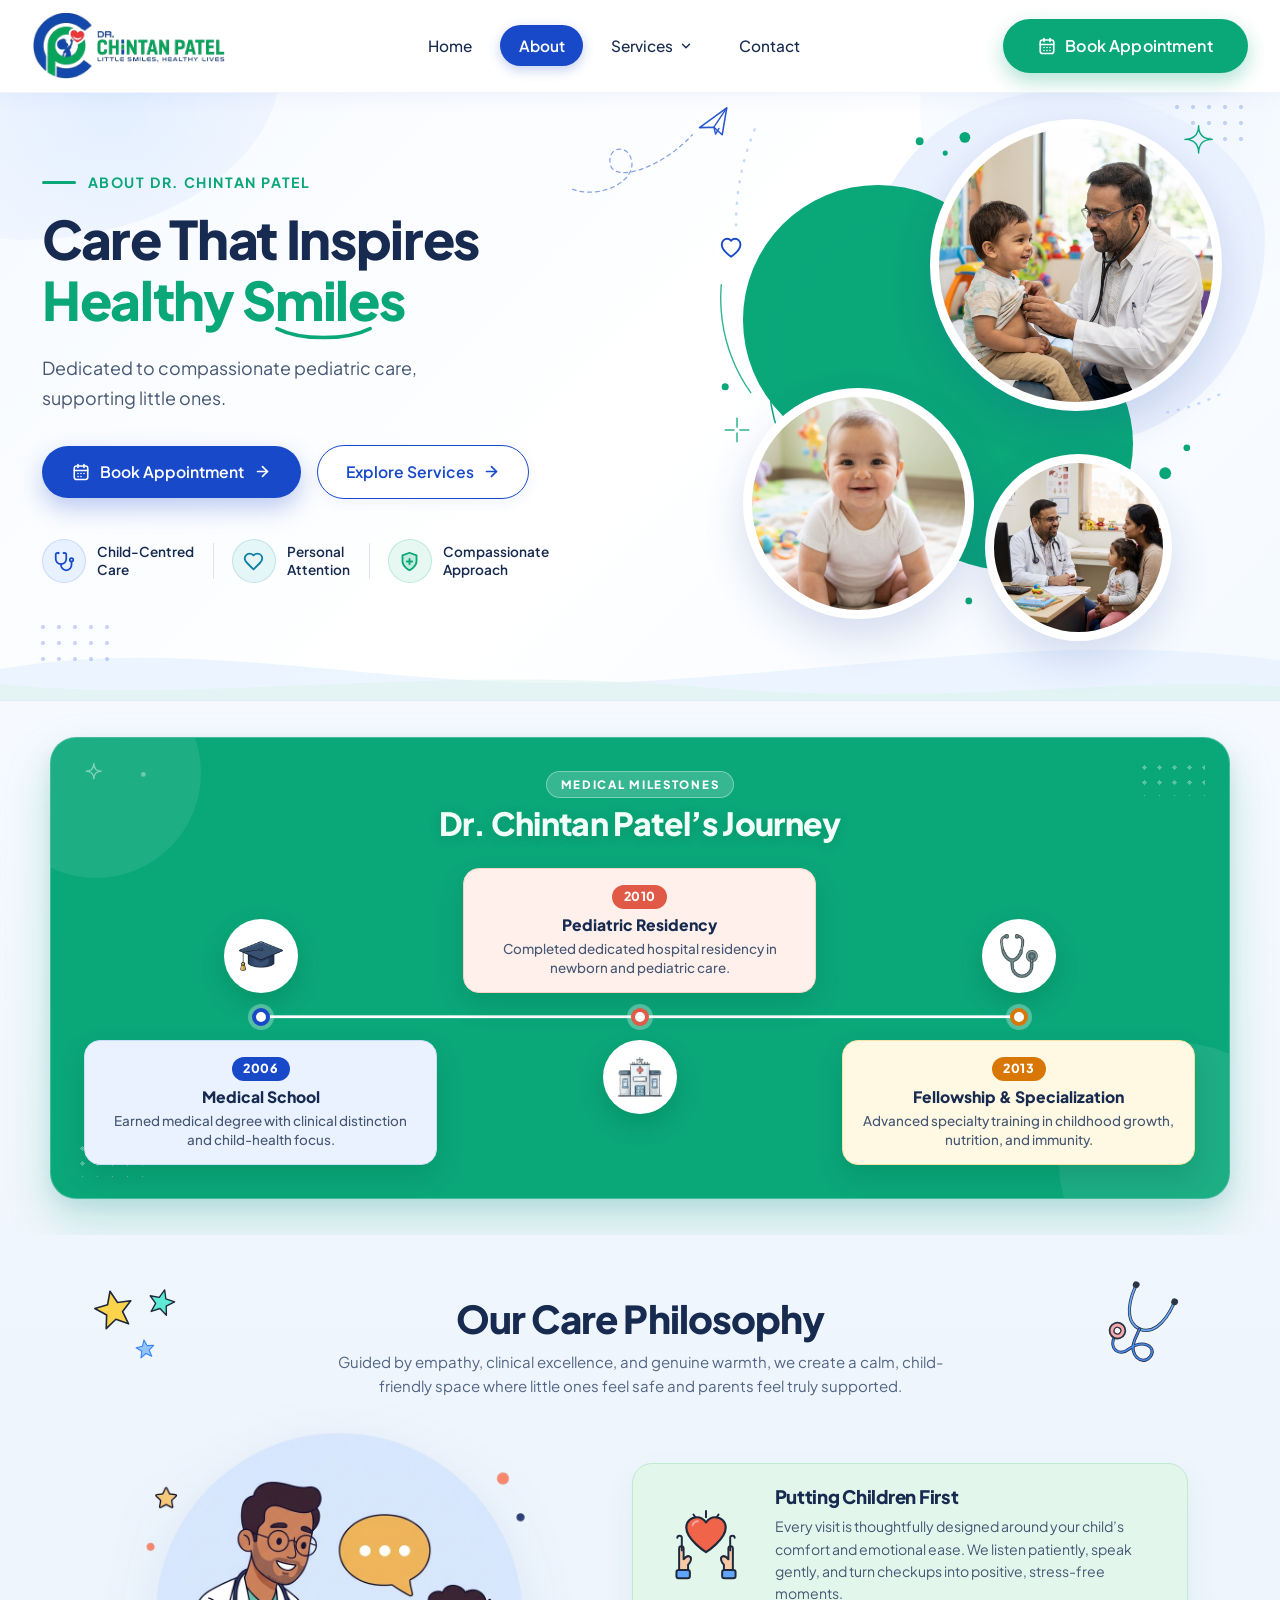
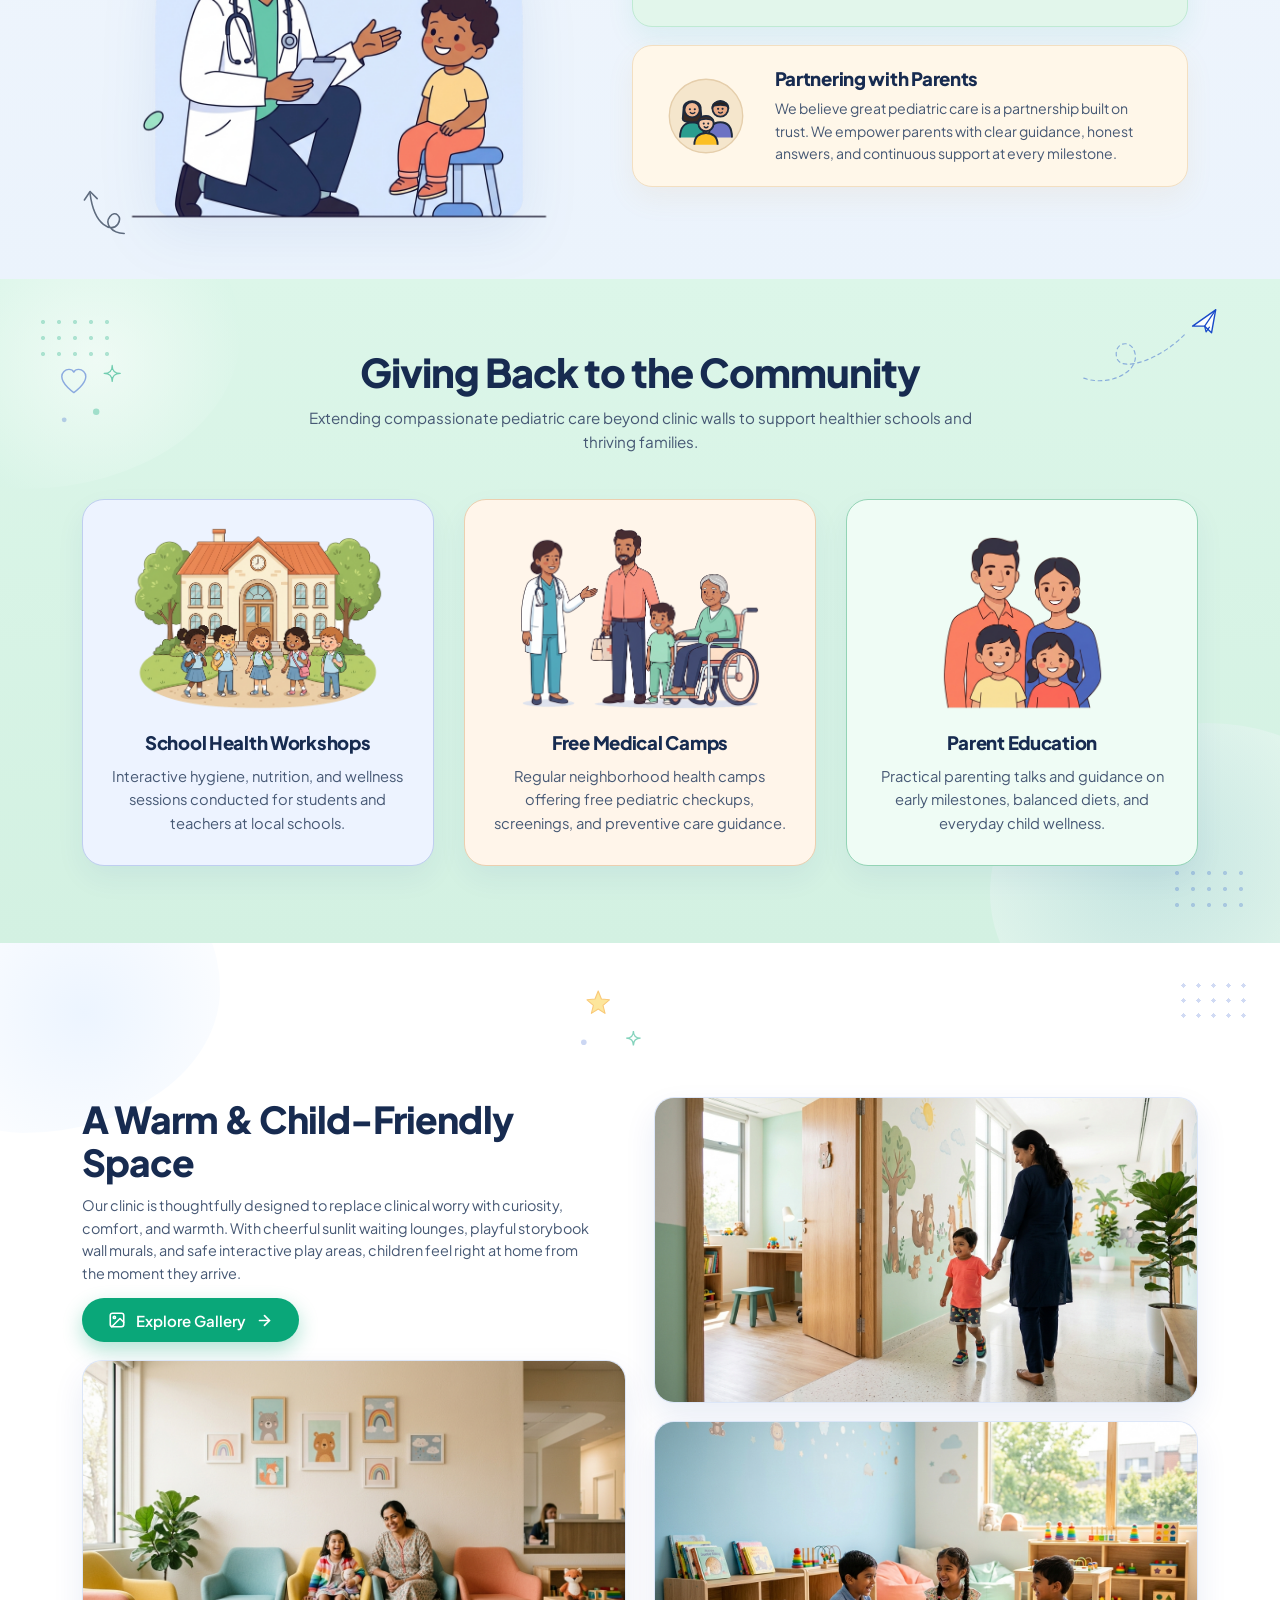
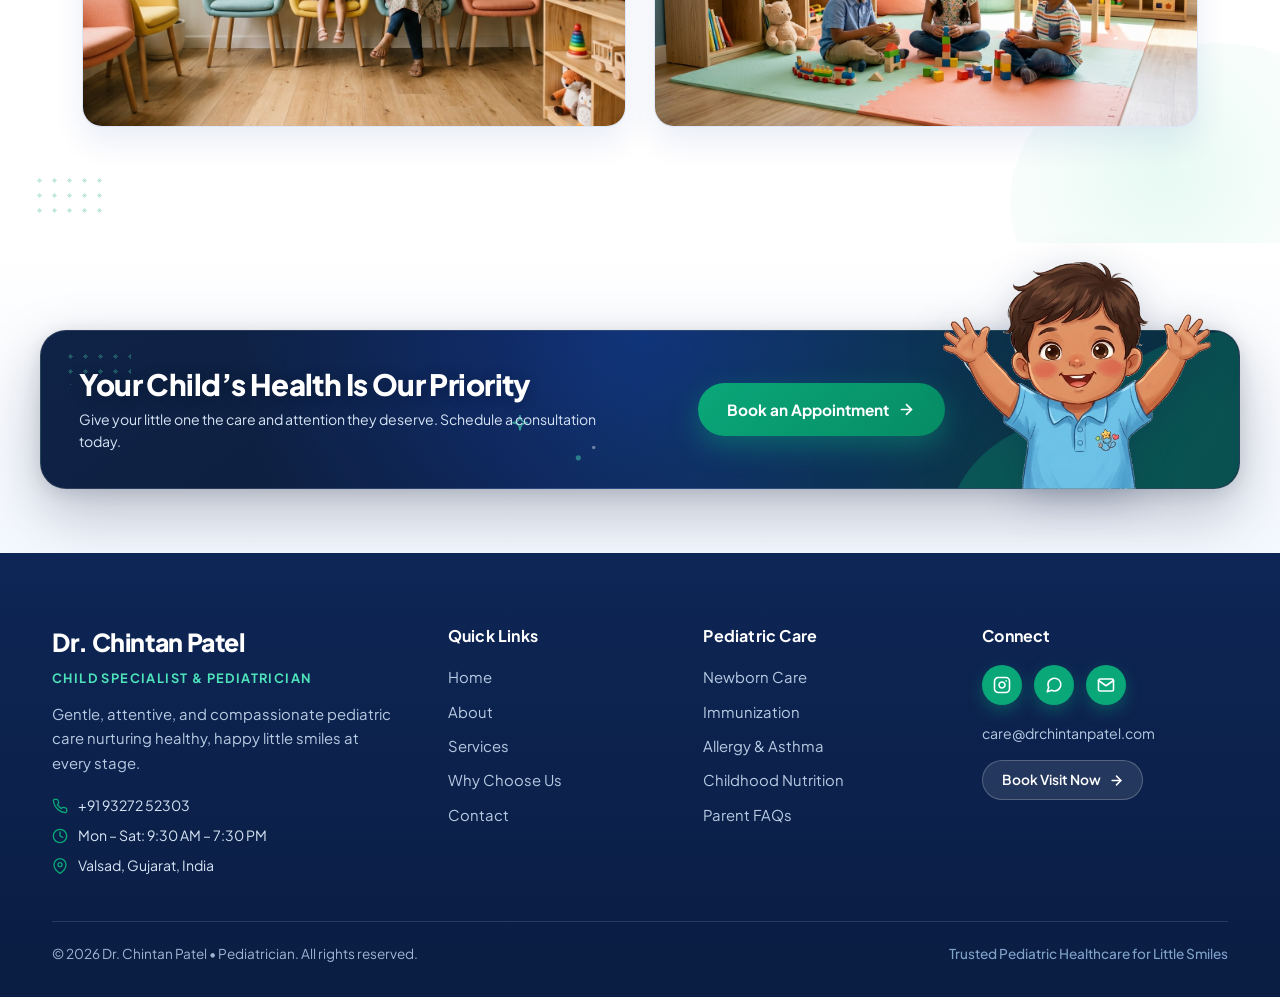
==== commit 8d07ab0e: "Update pages, styles, and scripts" ====
--- a/about.html
+++ b/about.html
@@ -434,7 +434,7 @@
           <!-- Compact Banner Header -->
           <div class="journey-header">
             <span class="journey-tag">MEDICAL MILESTONES</span>
-            <h2 class="journey-title">Dr. Patel’s Journey</h2>
+            <h2 class="journey-title">Dr. Chintan Patel’s Journey</h2>
           </div>
 
           <!-- Horizontal Alternating 3-Step Timeline (Vertical Alternating on Mobile) -->
@@ -894,7 +894,6 @@
               src="images/about/priority-happy-boy.png"
               alt="Happy young boy smiling cheerfully with arms raised"
               class="priority-boy-img"
-              loading="lazy"
             >
           </div>
 
--- a/style.css
+++ b/style.css
@@ -2677,21 +2677,21 @@
 
   .about-visual-wrapper {
     width: 100%;
-    max-width: 290px;
+    max-width: 370px;
     height: auto;
-    padding-top: 40px;
+    padding-top: 56px;
     margin: 0 auto;
     overflow: visible;
   }
 
   .about-gradient-backdrop {
-    width: 250px;
-    height: 250px;
+    width: min(340px, 85vw);
+    height: min(340px, 85vw);
     bottom: 0px;
   }
 
   .about-doctor-img {
-    max-width: 195px;
+    max-width: min(268px, 67vw);
     margin-bottom: 0;
   }
 
@@ -3692,7 +3692,7 @@
    Dr. Patel's Journey Compact Alternating Banner Card (Solid #0AA779)
    ========================================================================== */
 
-.journey-section {
+#dr-journey.journey-section {
   position: relative;
   background: linear-gradient(180deg, #F6FAFF 0%, #F0F6FD 100%);
   padding: clamp(1.4rem, 2.8vw, 2.3rem) 1.5rem;
@@ -3719,7 +3719,7 @@
   will-change: opacity, transform;
 }
 
-.journey-section.is-visible .journey-banner-card {
+#dr-journey.journey-section.is-visible .journey-banner-card {
   animation: journeyBannerPop 0.85s cubic-bezier(0.22, 1, 0.36, 1) forwards;
 }
 
@@ -3739,9 +3739,10 @@
 }
 
 /* Compact Header */
-.journey-header {
+#dr-journey .journey-header {
   text-align: center;
-  margin-bottom: clamp(1.15rem, 2vw, 1.65rem);
+  max-width: 720px;
+  margin: 0 auto clamp(1.15rem, 2vw, 1.65rem);
 }
 
 .journey-tag {
@@ -3758,12 +3759,14 @@
   margin-bottom: 0.4rem;
 }
 
-.journey-title {
+#dr-journey .journey-title {
   font-size: clamp(1.65rem, 2.5vw, 2.15rem);
   font-weight: 800;
-  color: #FFFFFF;
+  color: #F2FFF9;
   line-height: 1.18;
   letter-spacing: -0.02em;
+  margin-bottom: 0;
+  text-shadow: 0 2px 12px rgba(6, 86, 62, 0.2);
 }
 
 /* Horizontal 3-Column Alternating Timeline */
@@ -4048,7 +4051,7 @@
 
 /* Mobile Vertical Alternating Timeline with Center Progressive Line */
 @media (max-width: 768px) {
-  .journey-section {
+  #dr-journey.journey-section {
     padding: 1.25rem 0.85rem;
   }
 
@@ -4057,7 +4060,7 @@
     padding: 1.5rem 0.9rem 1.65rem;
   }
 
-  .journey-header {
+  #dr-journey .journey-header {
     margin-bottom: 1.25rem;
   }
 
@@ -4647,11 +4650,14 @@
   .space-title {
     order: 1;
     margin-bottom: 0;
+    text-align: center;
+    width: 100%;
   }
 
   .space-desc {
     order: 2;
     max-width: 100%;
+    text-align: center;
   }
 
   .space-photo-main {
@@ -4862,22 +4868,22 @@
   animation: planeFloat 4.8s ease-in-out infinite;
 }
 
-/* Joyful Boy Cutout Extending Above the Top Border of the Card */
+/* Joyful Boy Cutout Grounded Flush at the Bottom of the Card (Head Above Top Edge) */
 .priority-boy-wrap {
   position: absolute;
-  bottom: 0;
+  bottom: -1px;
   right: clamp(0.6rem, 2vw, 1.8rem);
-  height: clamp(175px, 18.5vw, 228px);
+  width: clamp(205px, 22vw, 272px);
+  height: auto;
   z-index: 4;
   pointer-events: none;
-  display: flex;
-  align-items: flex-end;
+  overflow: visible;
 }
 
 .priority-boy-img {
-  height: 100%;
-  width: auto;
-  object-fit: contain;
+  width: 100%;
+  height: auto;
+  max-width: none;
   display: block;
   filter: drop-shadow(0 10px 20px rgba(10, 29, 75, 0.22));
   transform: translateY(42px);
@@ -4899,16 +4905,16 @@
     flex-direction: column;
     align-items: flex-start;
     gap: 1.15rem;
-    padding: 1.8rem 220px 1.8rem 1.85rem;
+    padding: 1.8rem 240px 1.8rem 1.85rem;
   }
 
   .priority-boy-wrap {
-    height: 208px;
+    width: 242px;
     right: 0.9rem;
   }
 
   .priority-heart-svg {
-    right: 210px;
+    right: 235px;
   }
 }
 
@@ -4942,9 +4948,10 @@
   .priority-boy-wrap {
     left: 50%;
     right: auto;
-    bottom: 0;
+    bottom: -1px;
     transform: translateX(-50%);
-    height: 175px;
+    width: 210px;
+    height: auto;
     overflow: hidden;
   }
 
@@ -5020,7 +5027,7 @@
   left: 1.5rem;
 }
 
-.journey-sparkles-svg {
+#dr-journey .journey-sparkles-svg {
   position: absolute;
   top: 0.9rem;
   left: 1.4rem;
@@ -6340,12 +6347,12 @@
 .booking-modal-card {
   position: relative;
   width: 100%;
-  max-width: 530px;
+  max-width: 510px;
   max-height: calc(100vh - 2rem);
   overflow-y: auto;
   border: 1.5px solid rgba(255, 255, 255, 0.22);
   box-shadow: 0 32px 72px rgba(8, 22, 54, 0.48), 0 0 0 6px rgba(255, 255, 255, 0.08);
-  padding: 2.15rem 2.2rem 1.7rem;
+  padding: 1.65rem 1.95rem 1.35rem;
   transform: translateY(24px) scale(0.94);
   transition: transform 0.36s cubic-bezier(0.34, 1.35, 0.64, 1);
 }
@@ -6356,8 +6363,8 @@
 
 .modal-dot-grid {
   position: absolute;
-  top: 1.4rem;
-  left: 1.4rem;
+  top: 1.15rem;
+  left: 1.25rem;
   width: 58px;
   height: 36px;
   background-image: radial-gradient(circle, rgba(255, 255, 255, 0.24) 1.8px, transparent 2px);
@@ -6366,19 +6373,19 @@
 
 .modal-sparkles-svg {
   position: absolute;
-  top: 0.9rem;
-  right: 3.4rem;
-  width: 96px;
+  top: 0.75rem;
+  right: 3.2rem;
+  width: 90px;
   height: auto;
 }
 
 .booking-modal-close {
   position: absolute;
-  top: 1.05rem;
-  right: 1.05rem;
+  top: 0.95rem;
+  right: 0.95rem;
   z-index: 3;
-  width: 38px;
-  height: 38px;
+  width: 36px;
+  height: 36px;
   border-radius: 50%;
   background: rgba(255, 255, 255, 0.16);
   border: 1.5px solid rgba(255, 255, 255, 0.3);
@@ -6399,22 +6406,22 @@
   position: relative;
   z-index: 1;
   text-align: center;
-  margin-bottom: 1.3rem;
+  margin-bottom: 1rem;
 }
 
 .modal-clinic-pill {
   display: inline-flex;
   align-items: center;
-  gap: 0.48rem;
+  gap: 0.45rem;
   background: rgba(255, 255, 255, 0.14);
   border: 1px solid rgba(255, 255, 255, 0.24);
   color: #E6F8F1;
-  font-size: 0.76rem;
+  font-size: 0.74rem;
   font-weight: 700;
   letter-spacing: 0.4px;
-  padding: 0.32rem 0.85rem;
+  padding: 0.26rem 0.78rem;
   border-radius: 9999px;
-  margin-bottom: 0.75rem;
+  margin-bottom: 0.55rem;
 }
 
 .modal-pill-dot {
@@ -6427,13 +6434,18 @@
 
 .booking-modal-card .contact-form-title {
   padding: 0 1.4rem;
-  margin-bottom: 0.35rem;
+  margin-bottom: 0.25rem;
+  font-size: clamp(1.32rem, 2vw, 1.68rem);
 }
 
 .modal-subtitle {
-  font-size: 0.88rem;
+  font-size: 0.86rem;
   color: rgba(226, 237, 249, 0.88);
-  line-height: 1.45;
+  line-height: 1.4;
+}
+
+.booking-modal-card .appointment-form {
+  gap: 0.72rem;
 }
 
 .form-field-icon {
@@ -6442,7 +6454,7 @@
 
 .form-field-icon .field-icon {
   position: absolute;
-  left: 0.95rem;
+  left: 0.9rem;
   top: 50%;
   transform: translateY(-50%);
   color: #7D8DA6;
@@ -6451,13 +6463,26 @@
 }
 
 .form-field-textarea .field-icon {
-  top: 1.05rem;
+  top: 0.88rem;
   transform: none;
 }
 
 .form-field-icon .form-input {
-  padding-left: 2.6rem;
+  padding: 0.72rem 0.95rem 0.72rem 2.5rem;
   box-shadow: 0 4px 14px rgba(10, 29, 66, 0.12);
+}
+
+.booking-modal-card .form-textarea {
+  min-height: 76px;
+}
+
+.booking-modal-card .btn-form-submit {
+  padding: 0.8rem 1.35rem;
+  margin-top: 0.1rem;
+}
+
+.booking-modal-card .form-feedback:empty {
+  display: none;
 }
 
 .form-field-icon:focus-within .field-icon {
@@ -6486,11 +6511,11 @@
   align-items: center;
   justify-content: center;
   flex-wrap: wrap;
-  gap: 0.75rem 1.35rem;
-  padding-top: 0.9rem;
-  margin-top: 0.35rem;
+  gap: 0.5rem 1.15rem;
+  padding-top: 0.7rem;
+  margin-top: 0.75rem;
   border-top: 1px solid rgba(255, 255, 255, 0.16);
-  font-size: 0.78rem;
+  font-size: 0.76rem;
   font-weight: 600;
   color: rgba(226, 237, 249, 0.9);
 }
@@ -6505,19 +6530,68 @@
   color: #4DE2B9;
 }
 
-@media (max-width: 520px) {
+@media (max-width: 640px) {
+  .booking-modal-overlay {
+    padding: 0.9rem;
+  }
+
   .booking-modal-card {
-    padding: 1.65rem 1.3rem 1.35rem;
+    padding: 1.3rem 1.15rem 1.05rem;
+  }
+
+  .modal-header-block {
+    margin-bottom: 0.8rem;
+  }
+
+  .modal-clinic-pill {
+    margin-bottom: 0.42rem;
+    padding: 0.22rem 0.68rem;
+    font-size: 0.71rem;
   }
 
   .booking-modal-card .contact-form-title {
-    padding: 0 1.6rem 0 0;
-    font-size: 1.38rem;
+    padding: 0 2rem 0 0.2rem;
+    font-size: 1.28rem;
+    margin-bottom: 0;
+  }
+
+  .modal-subtitle {
+    display: none;
+  }
+
+  .booking-modal-card .form-row-two {
+    grid-template-columns: 1fr 1fr;
+    gap: 0.6rem;
+  }
+
+  .booking-modal-card .appointment-form {
+    gap: 0.62rem;
+  }
+
+  .booking-modal-card .form-input {
+    padding: 0.66rem 0.8rem 0.66rem 2.3rem;
+    font-size: 0.89rem;
+    border-radius: 12px;
+  }
+
+  .booking-modal-card .field-icon {
+    left: 0.78rem;
+  }
+
+  .booking-modal-card .form-textarea {
+    min-height: 62px;
+  }
+
+  .modal-trust-bar {
+    font-size: 0.72rem;
+    gap: 0.4rem 0.85rem;
+    padding-top: 0.6rem;
+    margin-top: 0.6rem;
   }
 }
 
 /* ==========================================================================
-   NAVBAR SERVICES HOVER MEGA-CARD (2 Columns: 4 Filters + 3 Compact Cards/Row)
+   NAVBAR SERVICES HOVER MEGA-CARD (Compact, Zero-Gap, 2-Column)
    ========================================================================== */
 
 .header-container {
@@ -6525,7 +6599,7 @@
 }
 
 .nav-item-dropdown {
-  position: static;
+  position: relative;
 }
 
 .nav-link-dropdown {
@@ -6547,18 +6621,18 @@
 
 .nav-services-dropdown {
   position: absolute;
-  top: calc(100% + 4px);
+  top: 100%;
   left: 50%;
-  width: min(880px, calc(100vw - 2rem));
+  width: min(740px, calc(100vw - 2rem));
   opacity: 0;
   visibility: hidden;
   pointer-events: none;
-  transform: translateX(-50%) translateY(10px) scale(0.985);
+  transform: translateX(-50%) translateY(6px) scale(0.985);
   transform-origin: top center;
-  padding-top: 10px; /* Hover bridge */
-  transition: opacity 0.24s cubic-bezier(0.16, 1, 0.3, 1),
-              transform 0.28s cubic-bezier(0.16, 1, 0.3, 1),
-              visibility 0.24s ease;
+  padding-top: 8px; /* Direct zero-gap hover bridge starting right at nav link bottom */
+  transition: opacity 0.2s cubic-bezier(0.16, 1, 0.3, 1),
+              transform 0.24s cubic-bezier(0.16, 1, 0.3, 1),
+              visibility 0.2s ease;
   z-index: 1050;
 }
 
@@ -6576,39 +6650,39 @@
   background: rgba(255, 255, 255, 0.98);
   backdrop-filter: blur(22px);
   -webkit-backdrop-filter: blur(22px);
-  border-radius: 24px;
+  border-radius: 20px;
   border: 1.5px solid rgba(23, 73, 201, 0.13);
-  box-shadow: 0 24px 56px rgba(16, 59, 155, 0.18), 0 6px 18px rgba(10, 167, 121, 0.08);
-  padding: 1.1rem 1.25rem 1.2rem;
+  box-shadow: 0 20px 46px rgba(16, 59, 155, 0.17), 0 4px 14px rgba(10, 167, 121, 0.08);
+  padding: 0.85rem 1rem 0.95rem;
 }
 
 .nav-services-dropdown-header {
   display: flex;
   align-items: center;
   justify-content: space-between;
-  gap: 1rem;
-  padding: 0 0.2rem 0.75rem;
-  margin-bottom: 0.9rem;
+  gap: 0.85rem;
+  padding: 0 0.15rem 0.55rem;
+  margin-bottom: 0.7rem;
   border-bottom: 1px solid rgba(23, 73, 201, 0.09);
 }
 
 .nav-services-dropdown-title-wrap {
   display: flex;
   align-items: baseline;
-  gap: 0.7rem;
+  gap: 0.6rem;
   flex-wrap: wrap;
 }
 
 .nav-services-eyebrow {
-  font-size: 0.72rem;
+  font-size: 0.7rem;
   font-weight: 800;
-  letter-spacing: 1.4px;
+  letter-spacing: 1.3px;
   text-transform: uppercase;
   color: var(--primary-blue);
 }
 
 .nav-services-sub {
-  font-size: 0.8rem;
+  font-size: 0.76rem;
   color: var(--muted-text);
   font-weight: 500;
 }
@@ -6616,12 +6690,12 @@
 .nav-services-all-link {
   display: inline-flex;
   align-items: center;
-  gap: 0.35rem;
-  font-size: 0.8rem;
+  gap: 0.3rem;
+  font-size: 0.76rem;
   font-weight: 700;
   color: var(--healthcare-green);
   background: var(--light-green);
-  padding: 0.34rem 0.85rem;
+  padding: 0.28rem 0.75rem;
   border-radius: 9999px;
   white-space: nowrap;
   transition: var(--transition-smooth);
@@ -6633,29 +6707,29 @@
   transform: translateX(2px);
 }
 
-/* 2-Column Split inside Mega-Card: Left 4 Filters + Right 3-Per-Row Compact Cards */
+/* 2-Column Split inside Compact Mega-Card */
 .nav-services-body {
   display: grid;
-  grid-template-columns: 168px 1fr;
-  gap: 1.05rem;
+  grid-template-columns: 140px 1fr;
+  gap: 0.85rem;
   align-items: stretch;
 }
 
 .nav-services-filters {
   display: flex;
   flex-direction: column;
-  gap: 0.42rem;
-  padding-right: 1rem;
+  gap: 0.34rem;
+  padding-right: 0.8rem;
   border-right: 1px solid rgba(23, 73, 201, 0.09);
 }
 
 .nav-filter-label {
-  font-size: 0.68rem;
+  font-size: 0.65rem;
   font-weight: 800;
-  letter-spacing: 1.2px;
+  letter-spacing: 1.1px;
   text-transform: uppercase;
   color: var(--muted-text);
-  padding: 0 0.4rem 0.15rem;
+  padding: 0 0.3rem 0.1rem;
 }
 
 .nav-filter-btn {
@@ -6663,21 +6737,21 @@
   display: flex;
   align-items: center;
   justify-content: space-between;
-  gap: 0.45rem;
-  padding: 0.52rem 0.75rem;
-  border-radius: 12px;
+  gap: 0.35rem;
+  padding: 0.4rem 0.62rem;
+  border-radius: 10px;
   background: #F6F9FF;
   border: 1px solid rgba(23, 73, 201, 0.08);
   color: var(--primary-text);
-  font-size: 0.8rem;
+  font-size: 0.76rem;
   font-weight: 600;
   text-align: left;
   transition: var(--transition-smooth);
 }
 
 .nav-filter-dot {
-  width: 7px;
-  height: 7px;
+  width: 6px;
+  height: 6px;
   border-radius: 50%;
   background: rgba(23, 73, 201, 0.35);
   flex-shrink: 0;
@@ -6694,7 +6768,7 @@
   background: var(--primary-blue);
   color: var(--white);
   border-color: var(--primary-blue);
-  box-shadow: 0 6px 14px rgba(23, 73, 201, 0.22);
+  box-shadow: 0 5px 12px rgba(23, 73, 201, 0.2);
 }
 
 .nav-filter-btn.is-active .nav-filter-dot {
@@ -6706,7 +6780,7 @@
 .nav-services-grid {
   display: grid;
   grid-template-columns: repeat(3, 1fr);
-  gap: 0.65rem;
+  gap: 0.52rem;
   align-content: center;
 }
 
@@ -6716,35 +6790,35 @@
   align-items: center;
   justify-content: flex-start;
   text-align: left;
-  gap: 0.65rem;
-  padding: 0.58rem 0.72rem;
-  border-radius: 15px;
+  gap: 0.55rem;
+  padding: 0.45rem 0.6rem;
+  border-radius: 13px;
   background: #F8FBFF;
   border: 1.5px solid rgba(23, 73, 201, 0.08);
-  transition: transform 0.24s cubic-bezier(0.16, 1, 0.3, 1),
-              box-shadow 0.24s ease,
-              border-color 0.24s ease,
-              background-color 0.24s ease;
+  transition: transform 0.22s cubic-bezier(0.16, 1, 0.3, 1),
+              box-shadow 0.22s ease,
+              border-color 0.22s ease,
+              background-color 0.22s ease;
 }
 
 .nav-service-card:hover {
-  transform: translateY(-3px);
+  transform: translateY(-2px);
   background: var(--white);
   border-color: rgba(23, 73, 201, 0.28);
-  box-shadow: 0 10px 22px rgba(23, 73, 201, 0.12), 0 4px 10px rgba(10, 167, 121, 0.07);
-}
-
-/* Big Crisp Icon Container (Inline with Name) */
+  box-shadow: 0 8px 18px rgba(23, 73, 201, 0.12), 0 3px 8px rgba(10, 167, 121, 0.06);
+}
+
+/* Crisp Big Icon Box (Compact Inline) */
 .nav-service-icon-box {
-  width: 58px;
-  height: 58px;
-  border-radius: 15px;
+  width: 48px;
+  height: 48px;
+  border-radius: 13px;
   display: flex;
   align-items: center;
   justify-content: center;
   border: 2px solid #FFFFFF;
-  box-shadow: 0 6px 14px rgba(16, 59, 155, 0.1);
-  transition: transform 0.26s cubic-bezier(0.16, 1, 0.3, 1);
+  box-shadow: 0 4px 10px rgba(16, 59, 155, 0.09);
+  transition: transform 0.24s cubic-bezier(0.16, 1, 0.3, 1);
   flex-shrink: 0;
 }
 
@@ -6772,11 +6846,11 @@
 }
 
 .nav-service-icon {
-  width: 44px;
-  height: 44px;
+  width: 36px;
+  height: 36px;
   object-fit: contain;
-  filter: drop-shadow(0 2px 5px rgba(16, 59, 155, 0.14));
-  transition: transform 0.26s cubic-bezier(0.16, 1, 0.3, 1);
+  filter: drop-shadow(0 2px 4px rgba(16, 59, 155, 0.14));
+  transition: transform 0.24s cubic-bezier(0.16, 1, 0.3, 1);
 }
 
 .nav-service-card:hover .nav-service-icon {
@@ -6784,9 +6858,9 @@
 }
 
 .nav-service-name {
-  font-size: 0.82rem;
+  font-size: 0.78rem;
   font-weight: 700;
-  line-height: 1.26;
+  line-height: 1.24;
   color: var(--primary-text);
   transition: color 0.2s ease;
 }
@@ -7220,14 +7294,15 @@
 .service-page-card {
   position: relative;
   background: var(--white);
-  border: 1.5px solid rgba(23, 73, 201, 0.09);
-  border-radius: 22px;
+  border: 1.5px solid rgba(23, 73, 201, 0.1);
+  border-radius: 24px;
   padding: 0.72rem 0.72rem 1.45rem;
   display: flex;
   flex-direction: column;
   align-items: center;
   text-align: center;
-  box-shadow: 0 10px 30px rgba(16, 59, 155, 0.06), 0 2px 8px rgba(10, 167, 121, 0.04);
+  box-shadow: 0 12px 32px rgba(16, 59, 155, 0.07), 0 3px 10px rgba(10, 167, 121, 0.04);
+  overflow: hidden;
   transition: transform 0.32s cubic-bezier(0.16, 1, 0.3, 1),
               box-shadow 0.32s cubic-bezier(0.16, 1, 0.3, 1),
               border-color 0.32s ease;
@@ -7236,8 +7311,8 @@
 
 .service-page-card:hover {
   transform: translateY(-6px);
-  border-color: rgba(23, 73, 201, 0.24);
-  box-shadow: 0 22px 46px rgba(23, 73, 201, 0.12), 0 6px 16px rgba(10, 167, 121, 0.07);
+  border-color: rgba(23, 73, 201, 0.26);
+  box-shadow: 0 24px 48px rgba(23, 73, 201, 0.13), 0 6px 18px rgba(10, 167, 121, 0.08);
 }
 
 .service-page-card.is-highlighted {
@@ -7245,12 +7320,12 @@
   box-shadow: 0 0 0 4px rgba(10, 167, 121, 0.16), 0 20px 44px rgba(23, 73, 201, 0.14);
 }
 
-/* Top Image with Gentle Curved Bottom Edge */
+/* Top Image with Gentle Curved Bottom Edge + Floating Stage Tag */
 .service-card-media {
   position: relative;
   width: 100%;
   aspect-ratio: 16 / 10;
-  border-radius: 16px 16px 0 0;
+  border-radius: 17px 17px 0 0;
   overflow: hidden;
   background: var(--light-blue);
   margin-bottom: 0.85rem;
@@ -7268,6 +7343,25 @@
   transform: scale(1.05);
 }
 
+.service-card-tag {
+  position: absolute;
+  top: 0.65rem;
+  right: 0.65rem;
+  z-index: 2;
+  background: rgba(255, 255, 255, 0.92);
+  backdrop-filter: blur(8px);
+  -webkit-backdrop-filter: blur(8px);
+  color: var(--primary-blue);
+  font-size: 0.68rem;
+  font-weight: 800;
+  letter-spacing: 0.5px;
+  text-transform: uppercase;
+  padding: 0.26rem 0.68rem;
+  border-radius: 9999px;
+  border: 1px solid rgba(23, 73, 201, 0.14);
+  box-shadow: 0 4px 12px rgba(16, 59, 155, 0.1);
+}
+
 .service-card-curve {
   position: absolute;
   bottom: -1px;
@@ -7275,6 +7369,7 @@
   width: 100%;
   height: 26px;
   pointer-events: none;
+  z-index: 1;
 }
 
 .service-card-body {
@@ -7292,7 +7387,7 @@
   color: var(--primary-text);
   line-height: 1.3;
   letter-spacing: -0.015em;
-  margin-bottom: 0.45rem;
+  margin-bottom: 0.42rem;
   transition: color 0.25s ease;
 }
 
@@ -7309,22 +7404,23 @@
   flex-grow: 1;
 }
 
-/* "Book" Pill CTA */
+/* Solid Blue "Learn More" Pill CTA */
 .service-card-book-btn {
   display: inline-flex;
   align-items: center;
   justify-content: center;
   gap: 0.45rem;
-  min-width: 126px;
-  padding: 0.5rem 1.45rem;
+  min-width: 142px;
+  padding: 0.54rem 1.48rem;
   border-radius: 9999px;
-  background: var(--white);
-  color: var(--primary-blue);
-  border: 1.5px solid rgba(23, 73, 201, 0.42);
-  font-size: 0.88rem;
+  background: var(--primary-blue);
+  color: var(--white);
+  border: 1.5px solid var(--primary-blue);
+  font-size: 0.86rem;
   font-weight: 700;
   margin-top: auto;
-  transition: background-color 0.25s ease, color 0.25s ease, border-color 0.25s ease, transform 0.25s ease, box-shadow 0.25s ease;
+  box-shadow: 0 6px 16px rgba(23, 73, 201, 0.24);
+  transition: background-color 0.25s ease, border-color 0.25s ease, transform 0.25s ease, box-shadow 0.25s ease;
 }
 
 .service-card-book-btn svg {
@@ -7333,15 +7429,298 @@
 
 .service-page-card:hover .service-card-book-btn,
 .service-card-book-btn:hover {
-  background: var(--primary-blue);
+  background: var(--deep-blue);
+  border-color: var(--deep-blue);
   color: var(--white);
-  border-color: var(--primary-blue);
-  box-shadow: 0 8px 20px rgba(23, 73, 201, 0.28);
+  transform: translateY(-2px);
+  box-shadow: 0 10px 24px rgba(16, 59, 155, 0.34);
 }
 
 .service-card-book-btn:hover svg,
 .service-page-card:hover .service-card-book-btn svg {
   transform: translateX(3px);
+}
+
+/* ==========================================================================
+   SERVICE DETAIL MODAL (Split Photo + Brand Blue Panel + 3 Filter Tabs)
+   ========================================================================== */
+
+.service-detail-overlay {
+  position: fixed;
+  inset: 0;
+  z-index: 1950;
+  background: rgba(11, 25, 51, 0.62);
+  backdrop-filter: blur(10px);
+  -webkit-backdrop-filter: blur(10px);
+  display: flex;
+  align-items: center;
+  justify-content: center;
+  padding: 1rem;
+  opacity: 0;
+  visibility: hidden;
+  pointer-events: none;
+  transition: opacity 0.26s ease, visibility 0.26s ease;
+}
+
+.service-detail-overlay.is-open {
+  opacity: 1;
+  visibility: visible;
+  pointer-events: auto;
+}
+
+.service-detail-card {
+  position: relative;
+  width: 100%;
+  max-width: 860px;
+  border-radius: 26px;
+  overflow: hidden;
+  display: grid;
+  grid-template-columns: 1fr 1.05fr;
+  background: #0F2D75;
+  border: 1.5px solid rgba(255, 255, 255, 0.18);
+  box-shadow: 0 32px 72px rgba(8, 22, 54, 0.5);
+  transform: translateY(20px) scale(0.95);
+  transition: transform 0.32s cubic-bezier(0.34, 1.3, 0.64, 1);
+}
+
+.service-detail-overlay.is-open .service-detail-card {
+  transform: translateY(0) scale(1);
+}
+
+.service-detail-close {
+  position: absolute;
+  top: 0.9rem;
+  right: 0.9rem;
+  z-index: 4;
+  width: 36px;
+  height: 36px;
+  border-radius: 50%;
+  background: rgba(255, 255, 255, 0.14);
+  border: 1px solid rgba(255, 255, 255, 0.25);
+  color: var(--white);
+  display: inline-flex;
+  align-items: center;
+  justify-content: center;
+  backdrop-filter: blur(6px);
+  transition: background-color 0.2s ease, transform 0.22s ease;
+}
+
+.service-detail-close:hover {
+  background: rgba(255, 255, 255, 0.26);
+  transform: rotate(90deg);
+}
+
+.service-detail-media {
+  position: relative;
+  min-height: 410px;
+  background: var(--light-blue);
+  overflow: hidden;
+}
+
+.service-detail-img {
+  width: 100%;
+  height: 100%;
+  object-fit: cover;
+  object-position: center 22%;
+}
+
+.service-detail-media-badge {
+  position: absolute;
+  left: 1rem;
+  bottom: 1rem;
+  background: rgba(255, 255, 255, 0.94);
+  color: var(--deep-blue);
+  font-size: 0.72rem;
+  font-weight: 800;
+  letter-spacing: 0.6px;
+  text-transform: uppercase;
+  padding: 0.34rem 0.8rem;
+  border-radius: 9999px;
+  box-shadow: 0 6px 16px rgba(10, 29, 66, 0.22);
+}
+
+.service-detail-panel {
+  position: relative;
+  padding: 2rem 2rem 1.85rem;
+  background: linear-gradient(155deg, #103B9B 0%, #0C2A6E 62%, #092055 100%);
+  color: var(--white);
+  display: flex;
+  flex-direction: column;
+  justify-content: center;
+}
+
+.service-detail-title {
+  font-size: 1.65rem;
+  font-weight: 800;
+  line-height: 1.2;
+  color: var(--white);
+  padding-right: 2.2rem;
+  margin-bottom: 0.65rem;
+}
+
+.service-detail-desc {
+  font-size: 0.9rem;
+  line-height: 1.56;
+  color: rgba(234, 241, 255, 0.88);
+  margin-bottom: 1.15rem;
+}
+
+/* 3 Filter Buttons: Symptoms, Care, Cause */
+.service-detail-tabs {
+  display: grid;
+  grid-template-columns: repeat(3, 1fr);
+  gap: 0.45rem;
+  margin-bottom: 0.95rem;
+}
+
+.service-detail-tab {
+  padding: 0.44rem 0.65rem;
+  border-radius: 9999px;
+  background: rgba(255, 255, 255, 0.1);
+  border: 1px solid rgba(255, 255, 255, 0.18);
+  color: rgba(234, 241, 255, 0.88);
+  font-size: 0.78rem;
+  font-weight: 700;
+  text-align: center;
+  transition: var(--transition-smooth);
+}
+
+.service-detail-tab:hover {
+  background: rgba(255, 255, 255, 0.2);
+  color: var(--white);
+}
+
+.service-detail-tab.is-active {
+  background: var(--healthcare-green);
+  border-color: var(--healthcare-green);
+  color: var(--white);
+  box-shadow: 0 4px 12px rgba(10, 167, 121, 0.35);
+}
+
+.service-detail-points {
+  display: flex;
+  flex-direction: column;
+  gap: 0.52rem;
+  margin-bottom: 1.35rem;
+  min-height: 112px;
+}
+
+.service-detail-point {
+  display: flex;
+  align-items: flex-start;
+  gap: 0.55rem;
+  font-size: 0.86rem;
+  line-height: 1.4;
+  color: rgba(255, 255, 255, 0.94);
+}
+
+.service-detail-point svg {
+  flex-shrink: 0;
+  margin-top: 2px;
+  color: #4DE2B9;
+}
+
+.service-detail-cta {
+  width: 100%;
+  display: inline-flex;
+  align-items: center;
+  justify-content: center;
+  gap: 0.5rem;
+  background: var(--healthcare-green);
+  color: var(--white);
+  font-size: 0.95rem;
+  font-weight: 700;
+  padding: 0.82rem 1.4rem;
+  border-radius: 9999px;
+  box-shadow: 0 10px 24px rgba(10, 167, 121, 0.38);
+  transition: background-color 0.24s ease, transform 0.24s ease, box-shadow 0.24s ease;
+}
+
+.service-detail-cta:hover {
+  background: #088b64;
+  transform: translateY(-2px);
+  box-shadow: 0 14px 28px rgba(10, 167, 121, 0.48);
+}
+
+/* Mobile Compact Modal: Fits Without Scrolling! */
+@media (max-width: 768px) {
+  .service-detail-overlay {
+    padding: 0.65rem;
+  }
+
+  .service-detail-card {
+    grid-template-columns: 1fr;
+    max-width: 400px;
+    border-radius: 22px;
+  }
+
+  .service-detail-media {
+    min-height: 0;
+    height: 122px;
+  }
+
+  .service-detail-media-badge {
+    left: 0.7rem;
+    bottom: 0.55rem;
+    font-size: 0.64rem;
+    padding: 0.22rem 0.62rem;
+  }
+
+  .service-detail-close {
+    top: 0.65rem;
+    right: 0.65rem;
+    width: 32px;
+    height: 32px;
+    background: rgba(16, 59, 155, 0.78);
+  }
+
+  .service-detail-panel {
+    padding: 0.95rem 1.05rem 1.05rem;
+  }
+
+  .service-detail-title {
+    font-size: 1.14rem;
+    padding-right: 0;
+    margin-bottom: 0.28rem;
+  }
+
+  .service-detail-desc {
+    font-size: 0.78rem;
+    line-height: 1.38;
+    margin-bottom: 0.65rem;
+  }
+
+  .service-detail-tabs {
+    gap: 0.35rem;
+    margin-bottom: 0.6rem;
+  }
+
+  .service-detail-tab {
+    padding: 0.34rem 0.45rem;
+    font-size: 0.74rem;
+  }
+
+  .service-detail-points {
+    gap: 0.32rem;
+    min-height: 82px;
+    margin-bottom: 0.75rem;
+  }
+
+  .service-detail-point {
+    font-size: 0.77rem;
+    line-height: 1.32;
+    gap: 0.42rem;
+  }
+
+  .service-detail-point svg {
+    width: 14px;
+    height: 14px;
+  }
+
+  .service-detail-cta {
+    padding: 0.64rem 1.1rem;
+    font-size: 0.86rem;
+  }
 }
 
 /* ==========================================================================
@@ -7433,12 +7812,17 @@
   font-weight: 500;
 }
 
-/* Desktop 5-Stage Timeline */
+/* Desktop 5-Stage Timeline + Scroll Pop-Up Animation */
 .journey-stages-grid {
+  position: relative;
   display: grid;
   grid-template-columns: repeat(5, 1fr);
   gap: 0.35rem;
   align-items: start;
+}
+
+.journey-mobile-road-svg {
+  display: none;
 }
 
 .journey-stage {
@@ -7460,10 +7844,19 @@
   justify-content: center;
   overflow: hidden;
   margin-bottom: 1.1rem;
-  transition: transform 0.32s cubic-bezier(0.16, 1, 0.3, 1), box-shadow 0.32s ease;
-}
-
-.journey-stage:hover .journey-stage-circle {
+  opacity: 0;
+  transform: scale(0.58) translateY(20px);
+  transition: transform 0.55s cubic-bezier(0.34, 1.56, 0.64, 1),
+              opacity 0.42s ease,
+              box-shadow 0.32s ease;
+}
+
+.journey-stage.is-popped .journey-stage-circle {
+  opacity: 1;
+  transform: scale(1) translateY(0);
+}
+
+.journey-stage.is-popped:hover .journey-stage-circle {
   transform: translateY(-6px) scale(1.04);
   box-shadow: 0 18px 36px rgba(23, 73, 201, 0.16), 0 6px 14px rgba(10, 167, 121, 0.12);
 }
@@ -7486,12 +7879,12 @@
   clip-path: polygon(0% 0%, calc(100% - 10px) 0%, 100% 50%, calc(100% - 10px) 100%, 0% 100%, 10px 50%);
 }
 
-.journey-stage:first-child .journey-bar-segment {
+.journey-stage:nth-of-type(1) .journey-bar-segment {
   clip-path: polygon(0% 0%, calc(100% - 10px) 0%, 100% 50%, calc(100% - 10px) 100%, 0% 100%);
   border-radius: 9999px 0 0 9999px;
 }
 
-.journey-stage:last-child .journey-bar-segment {
+.journey-stage:last-of-type .journey-bar-segment {
   clip-path: polygon(0% 0%, 100% 0%, 100% 100%, 0% 100%, 10px 50%);
   border-radius: 0 9999px 9999px 0;
 }
@@ -7581,81 +7974,92 @@
     display: none;
   }
 
-  /* Mobile Childhood Health Journey: Clean Vertical Milestone Cards */
+  /* Mobile Childhood Health Journey: Smooth Curved "S" Road Track */
   .journey-section {
-    padding: 3.2rem 0 3.6rem;
+    padding: 2.6rem 0 3rem;
   }
 
   .journey-header {
-    margin-bottom: 2rem;
+    margin-bottom: 1.5rem;
   }
 
   .journey-stages-grid {
     position: relative;
-    grid-template-columns: 1fr;
-    gap: 1rem;
-    padding-left: 1.75rem;
-  }
-
-  /* Vertical connecting timeline spine on mobile */
-  .journey-stages-grid::before {
-    content: '';
+    max-width: 340px;
+    margin: 0 auto;
+    display: flex;
+    flex-direction: column;
+    gap: 2.1rem;
+    padding: 0.75rem 0;
+  }
+
+  .journey-mobile-road-svg {
+    display: block;
     position: absolute;
-    left: 0.55rem;
-    top: 1.5rem;
-    bottom: 1.5rem;
-    width: 4px;
-    border-radius: 9999px;
-    background: linear-gradient(180deg, #1749C9 0%, #0AA779 55%, #1749C9 100%);
+    inset: 0;
+    width: 100%;
+    height: 100%;
+    pointer-events: none;
+    z-index: 0;
   }
 
   .journey-stage {
     position: relative;
+    z-index: 2;
+    flex-direction: row-reverse;
+    align-items: center;
+    gap: 0.75rem;
+    width: 100%;
+    padding: 0;
+  }
+
+  .journey-stage:nth-of-type(even) {
     flex-direction: row;
-    align-items: center;
-    text-align: left;
-    gap: 0.95rem;
-    background: rgba(255, 255, 255, 0.92);
-    border: 1.5px solid rgba(23, 73, 201, 0.1);
-    border-radius: 20px;
-    padding: 0.85rem 1rem;
-    box-shadow: 0 8px 22px rgba(16, 59, 155, 0.06);
   }
 
   .journey-bar-segment {
-    position: absolute;
-    left: -1.55rem;
-    top: 50%;
-    transform: translateY(-50%);
-    width: 18px;
-    height: 18px;
-    margin: 0;
-    border-radius: 50% !important;
-    clip-path: none !important;
-    border: 2.5px solid #FFFFFF;
-    box-shadow: 0 2px 8px rgba(16, 59, 155, 0.25);
-  }
-
-  .journey-bar-dot {
-    width: 6px;
-    height: 6px;
-    box-shadow: none;
+    display: none;
   }
 
   .journey-stage-circle {
-    width: 78px;
-    height: 78px;
+    width: 70px;
+    height: 70px;
     border-width: 3px;
     margin-bottom: 0;
+    margin-right: 68px;
     flex-shrink: 0;
+    box-shadow: 0 8px 20px rgba(16, 59, 155, 0.16), 0 0 0 3px rgba(255, 255, 255, 0.9);
+  }
+
+  .journey-stage:nth-of-type(even) .journey-stage-circle {
+    margin-right: 0;
+    margin-left: 68px;
   }
 
   .journey-stage-info {
+    background: rgba(255, 255, 255, 0.94);
+    backdrop-filter: blur(8px);
+    -webkit-backdrop-filter: blur(8px);
+    border: 1.5px solid rgba(23, 73, 201, 0.11);
+    border-radius: 14px;
+    padding: 0.45rem 0.85rem;
+    box-shadow: 0 6px 16px rgba(16, 59, 155, 0.08);
+    align-items: flex-end;
+    text-align: right;
+  }
+
+  .journey-stage:nth-of-type(even) .journey-stage-info {
     align-items: flex-start;
+    text-align: left;
   }
 
   .journey-stage-label {
-    font-size: 1.02rem;
+    font-size: 0.92rem;
+    line-height: 1.2;
+  }
+
+  .journey-stage-age {
+    font-size: 0.72rem;
   }
 }
 
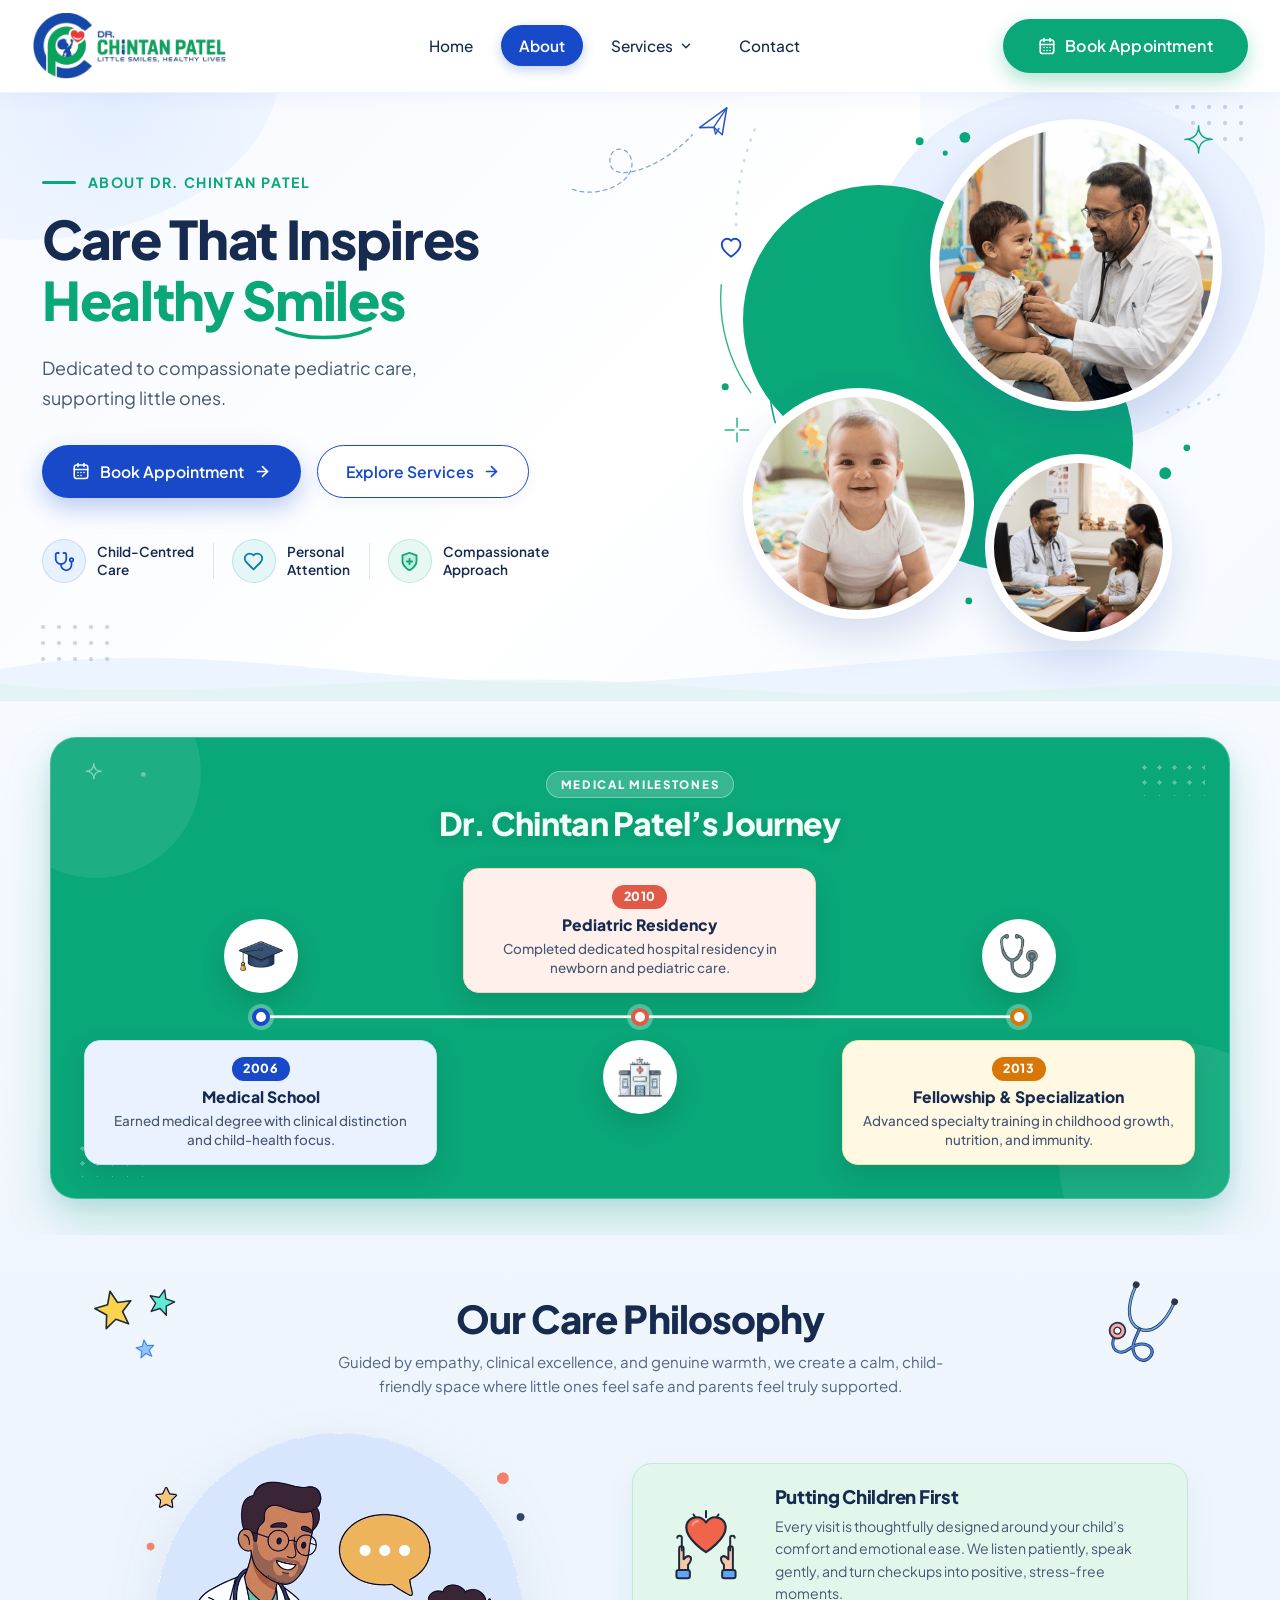
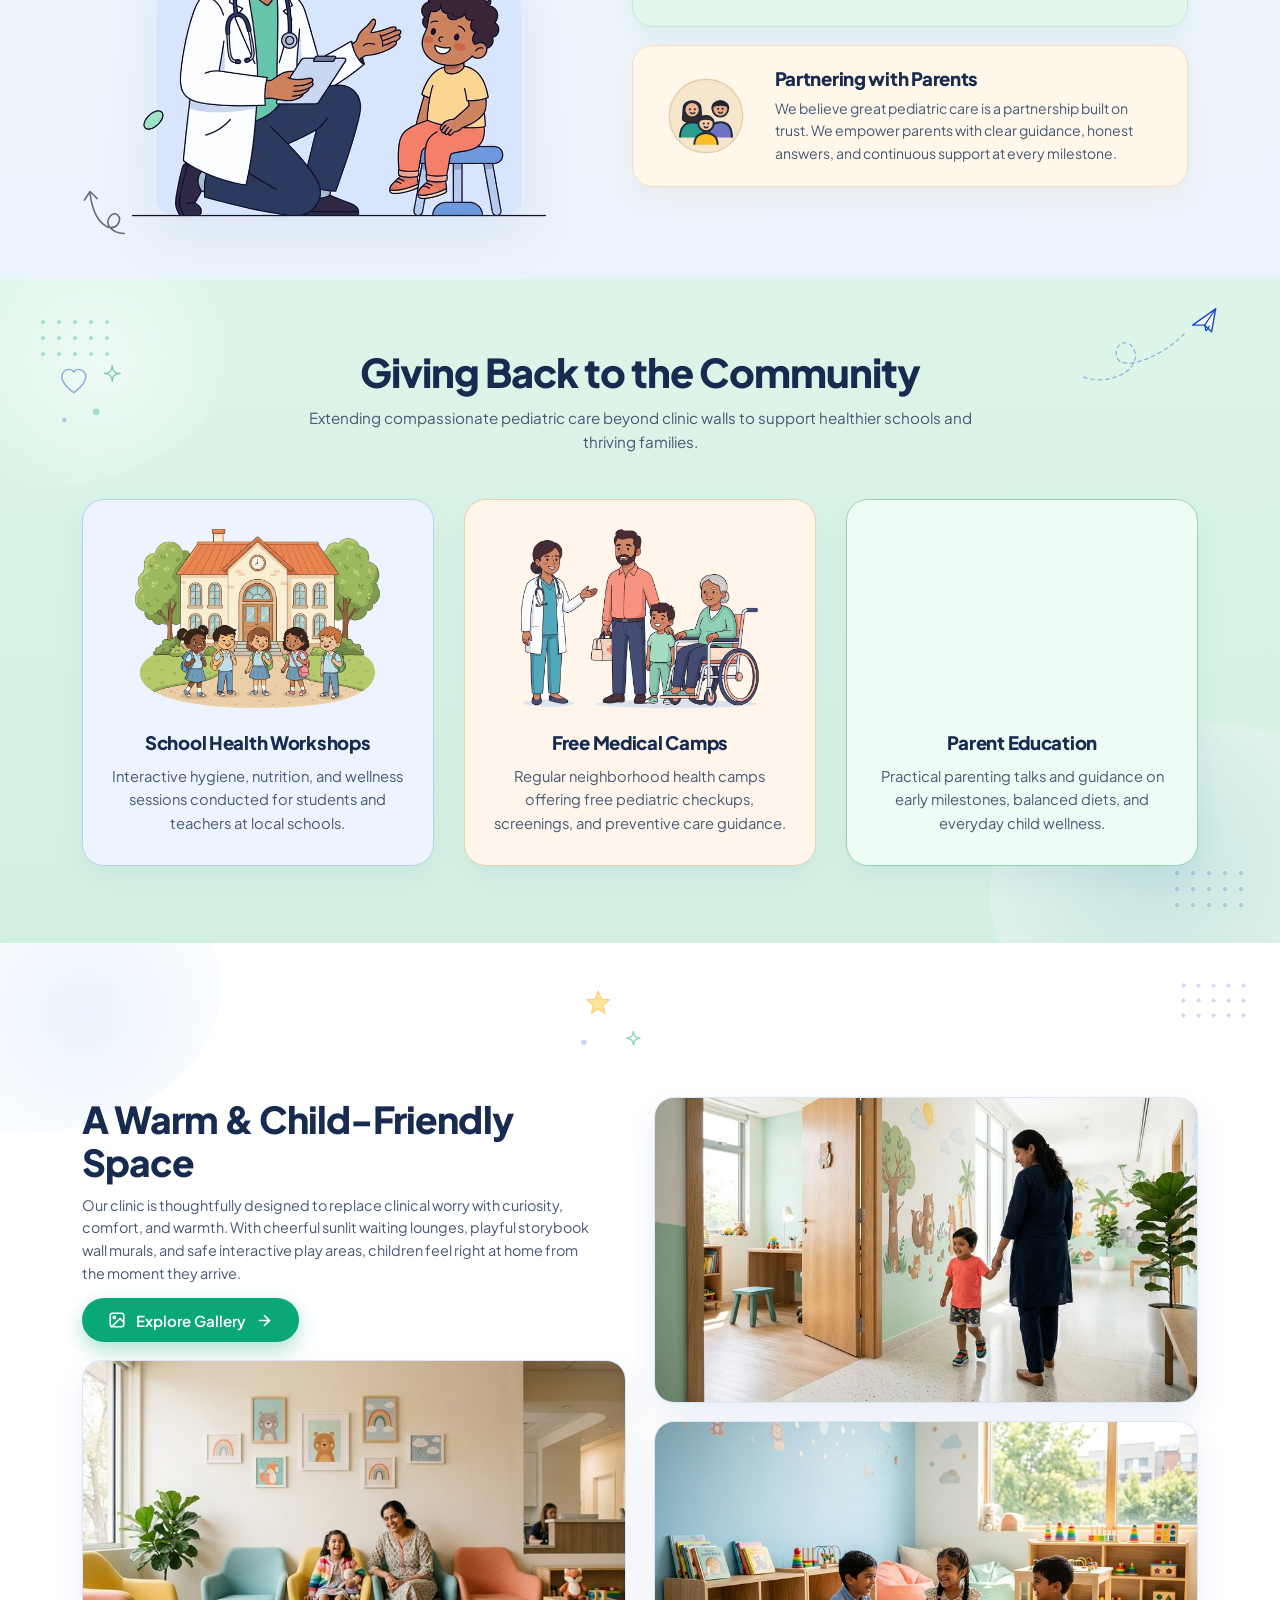
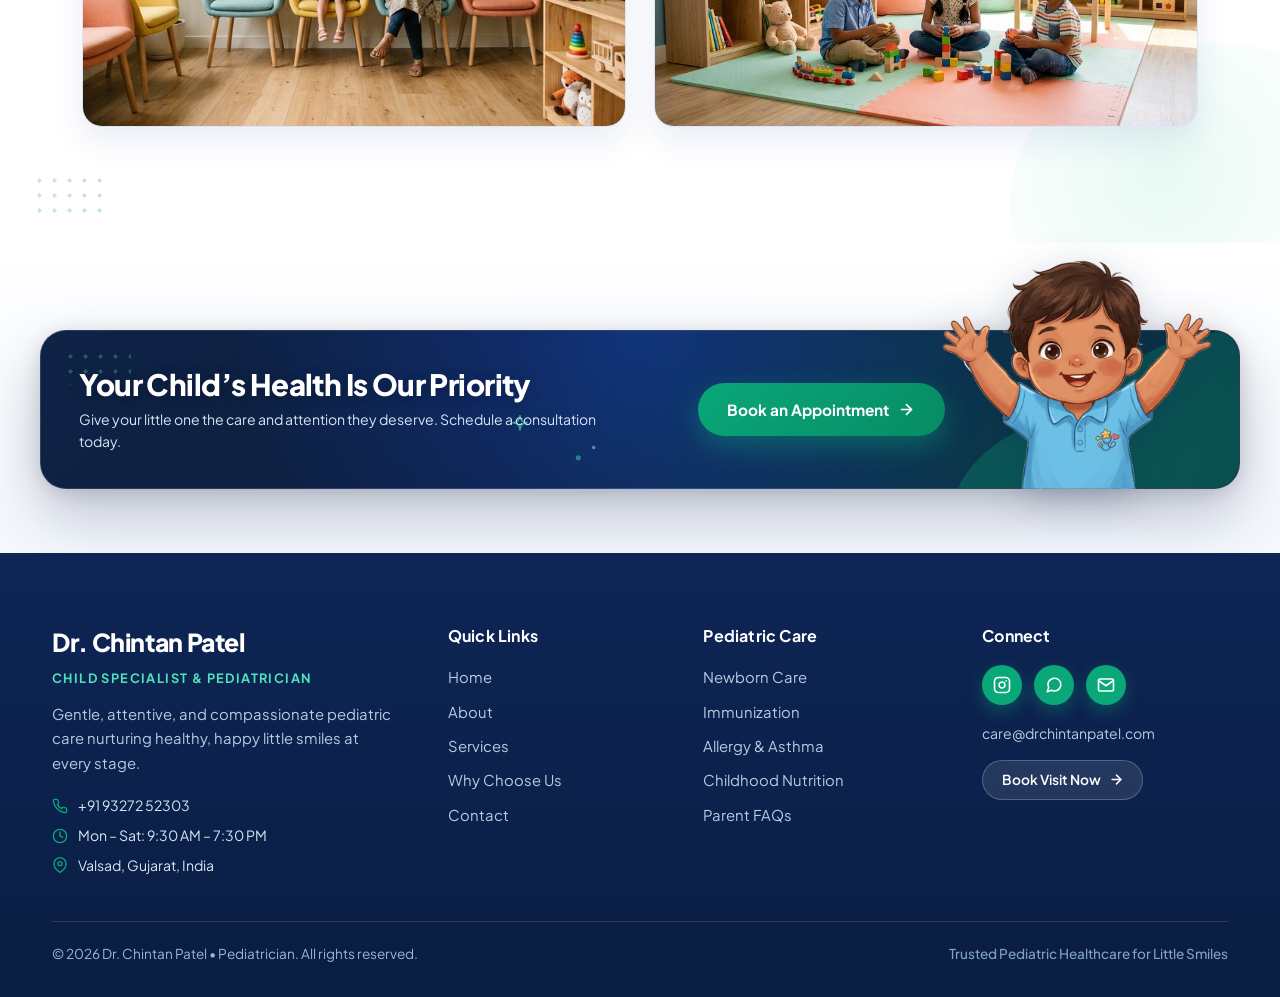
==== commit e94ee837: "Optimize assets and update pages, styles, and scripts" ====
--- a/about.html
+++ b/about.html
@@ -22,7 +22,7 @@
 
       <!-- Brand Logo -->
       <a href="index.html" class="brand-logo" aria-label="Dr. Chintan Patel - Home">
-        <img src="images/logo.png" alt="Dr. Chintan Patel - Child Specialist" class="logo-image">
+        <img src="images/logo.png" alt="Dr. Chintan Patel - Child Specialist" class="logo-image" width="440" height="150" decoding="async">
       </a>
 
       <!-- Desktop Navigation Menu -->
@@ -75,37 +75,37 @@
                   <div class="nav-services-grid">
                     <a href="services.html#newborn-care" class="nav-service-card" data-tone="amber">
                       <span class="nav-service-icon-box">
-                        <img src="images/homepage/newborn care.png" alt="" class="nav-service-icon">
+                        <img src="images/homepage/newborn care.png" alt="" class="nav-service-icon" width="410" height="608" decoding="async">
                       </span>
                       <span class="nav-service-name">Newborn Care</span>
                     </a>
                     <a href="services.html#growth-development" class="nav-service-card" data-tone="violet">
                       <span class="nav-service-icon-box">
-                        <img src="images/homepage/developmental milestones.png" alt="" class="nav-service-icon">
+                        <img src="images/homepage/developmental milestones.png" alt="" class="nav-service-icon" width="511" height="488" decoding="async">
                       </span>
                       <span class="nav-service-name">Growth &amp; Development</span>
                     </a>
                     <a href="services.html#vaccination" class="nav-service-card" data-tone="mint">
                       <span class="nav-service-icon-box">
-                        <img src="images/homepage/immunuzation.png" alt="" class="nav-service-icon">
+                        <img src="images/homepage/immunuzation.png" alt="" class="nav-service-icon" width="487" height="512" decoding="async">
                       </span>
                       <span class="nav-service-name">Vaccination &amp; Immunization</span>
                     </a>
                     <a href="services.html#childhood-illnesses" class="nav-service-card" data-tone="cyan">
                       <span class="nav-service-icon-box">
-                        <img src="images/homepage/pediatric urgent care.png" alt="" class="nav-service-icon">
+                        <img src="images/homepage/pediatric urgent care.png" alt="" class="nav-service-icon" width="505" height="494" decoding="async">
                       </span>
                       <span class="nav-service-name">Childhood Illnesses</span>
                     </a>
                     <a href="services.html#nutrition-guidance" class="nav-service-card" data-tone="lime">
                       <span class="nav-service-icon-box">
-                        <img src="images/homepage/childhood nutrition.png" alt="" class="nav-service-icon">
+                        <img src="images/homepage/childhood nutrition.png" alt="" class="nav-service-icon" width="516" height="484" decoding="async">
                       </span>
                       <span class="nav-service-name">Nutrition &amp; Diet</span>
                     </a>
                     <a href="services.html#asthma-respiratory" class="nav-service-card" data-tone="rose">
                       <span class="nav-service-icon-box">
-                        <img src="images/homepage/allergy & asthma.png" alt="" class="nav-service-icon">
+                        <img src="images/homepage/allergy & asthma.png" alt="" class="nav-service-icon" width="518" height="482" decoding="async">
                       </span>
                       <span class="nav-service-name">Asthma &amp; Respiratory</span>
                     </a>
@@ -162,27 +162,27 @@
           </div>
           <div class="mobile-services-subgrid">
             <a href="services.html#newborn-care" class="mobile-service-chip">
-              <img src="images/homepage/newborn care.png" alt="">
+              <img src="images/homepage/newborn care.png" alt="" width="410" height="608" decoding="async">
               <span>Newborn Care</span>
             </a>
             <a href="services.html#growth-development" class="mobile-service-chip">
-              <img src="images/homepage/developmental milestones.png" alt="">
+              <img src="images/homepage/developmental milestones.png" alt="" width="511" height="488" decoding="async">
               <span>Growth &amp; Dev</span>
             </a>
             <a href="services.html#vaccination" class="mobile-service-chip">
-              <img src="images/homepage/immunuzation.png" alt="">
+              <img src="images/homepage/immunuzation.png" alt="" width="487" height="512" decoding="async">
               <span>Vaccination</span>
             </a>
             <a href="services.html#childhood-illnesses" class="mobile-service-chip">
-              <img src="images/homepage/pediatric urgent care.png" alt="">
+              <img src="images/homepage/pediatric urgent care.png" alt="" width="505" height="494" decoding="async">
               <span>Illnesses</span>
             </a>
             <a href="services.html#nutrition-guidance" class="mobile-service-chip">
-              <img src="images/homepage/childhood nutrition.png" alt="">
+              <img src="images/homepage/childhood nutrition.png" alt="" width="516" height="484" decoding="async">
               <span>Nutrition</span>
             </a>
             <a href="services.html#asthma-respiratory" class="mobile-service-chip">
-              <img src="images/homepage/allergy & asthma.png" alt="">
+              <img src="images/homepage/allergy & asthma.png" alt="" width="518" height="482" decoding="async">
               <span>Respiratory</span>
             </a>
           </div>
@@ -387,7 +387,7 @@
                 src="images/about/primary dr image.png"
                 alt="Dr. Chintan Patel smiling while examining a cheerful young child"
                 class="collage-circle-img"
-              >
+               width="760" height="760" decoding="async" fetchpriority="high">
             </div>
 
             <!-- Photo Circle 2: Happy Child Image (Bottom-Left Medium) -->
@@ -396,7 +396,7 @@
                 src="images/about/kid.png"
                 alt="Happy smiling baby in pediatric care"
                 class="collage-circle-img"
-              >
+               width="760" height="760" decoding="async">
             </div>
 
             <!-- Photo Circle 3: Secondary Doctor Consultation Image (Bottom-Right) -->
@@ -405,7 +405,7 @@
                 src="images/about/secondry dr image.png"
                 alt="Dr. Chintan Patel consulting warmly with mother and child"
                 class="collage-circle-img"
-              >
+               width="760" height="760" decoding="async">
             </div>
 
           </div>
@@ -453,7 +453,7 @@
                     alt="Medical School Graduation Cap"
                     class="journey-icon-img"
                     loading="lazy"
-                  >
+                   width="614" height="406" decoding="async">
                 </div>
               </div>
 
@@ -495,7 +495,7 @@
                     alt="Pediatric Residency Hospital"
                     class="journey-icon-img"
                     loading="lazy"
-                  >
+                   width="526" height="474" decoding="async">
                 </div>
               </div>
             </article>
@@ -509,7 +509,7 @@
                     alt="Fellowship and Specialization Stethoscope"
                     class="journey-icon-img"
                     loading="lazy"
-                  >
+                   width="470" height="531" decoding="async">
                 </div>
               </div>
 
@@ -591,7 +591,7 @@
               src="images/about/care-philosophy-illustration.png"
               alt="Dr. Chintan Patel kneeling warmly to talk with a smiling young child"
               class="philosophy-illustration-img"
-            >
+             width="820" height="762" decoding="async">
           </div>
 
           <!-- Right Column: 2 Stacked Philosophy Cards -->
@@ -718,7 +718,7 @@
                 alt="School children smiling in front of a school building for health workshops"
                 class="community-card-img"
                 loading="lazy"
-              >
+               width="860" height="633" decoding="async">
             </div>
             <div class="community-card-body">
               <h3 class="community-card-title">School Health Workshops</h3>
@@ -736,7 +736,7 @@
                 alt="Doctor and community family at a free neighborhood medical camp"
                 class="community-card-img"
                 loading="lazy"
-              >
+               width="860" height="651" decoding="async">
             </div>
             <div class="community-card-body">
               <h3 class="community-card-title">Free Medical Camps</h3>
@@ -754,7 +754,7 @@
                 alt="Smiling parents with their two young children"
                 class="community-card-img community-card-img-family"
                 loading="lazy"
-              >
+               width="594" height="640" decoding="async">
             </div>
             <div class="community-card-body">
               <h3 class="community-card-title">Parent Education</h3>
@@ -816,7 +816,7 @@
                 alt="Bright pediatric waiting room with colorful chairs and smiling mother and child"
                 class="space-photo-img"
                 loading="lazy"
-              >
+               width="860" height="480" decoding="async">
             </div>
           </div>
 
@@ -828,7 +828,7 @@
                 alt="Happy toddler walking with parent past playful storybook clinic wall murals"
                 class="space-photo-img"
                 loading="lazy"
-              >
+               width="860" height="480" decoding="async">
             </div>
 
             <div class="space-photo-card space-photo-bottom" style="--photo-delay: 0.34s;">
@@ -837,7 +837,7 @@
                 alt="Happy young children playing together with colorful wooden blocks in the clinic play area"
                 class="space-photo-img"
                 loading="lazy"
-              >
+               width="860" height="480" decoding="async">
             </div>
           </div>
 
@@ -894,7 +894,7 @@
               src="images/about/priority-happy-boy.png"
               alt="Happy young boy smiling cheerfully with arms raised"
               class="priority-boy-img"
-            >
+             width="720" height="608" decoding="async">
           </div>
 
         </div>
--- a/style.css
+++ b/style.css
@@ -63,6 +63,8 @@
 a {
   text-decoration: none;
   color: inherit;
+  touch-action: manipulation;
+  -webkit-tap-highlight-color: transparent;
   transition: var(--transition-smooth);
 }
 
@@ -71,7 +73,13 @@
   cursor: pointer;
   border: none;
   outline: none;
+  touch-action: manipulation;
+  -webkit-tap-highlight-color: transparent;
   transition: var(--transition-smooth);
+}
+
+input, textarea, select {
+  touch-action: manipulation;
 }
 
 ul {
@@ -503,25 +511,22 @@
   transform: translateY(0);
 }
 
-/* Pop-in Entrance Animations for Texts & Elements */
+/* Immediate First Paint Hero Animations (No Hidden Flash / Zero Content Delay) */
 .pop-in {
-  opacity: 0;
-  transform: translateY(22px) scale(0.98);
-  animation: popInItem 0.75s cubic-bezier(0.16, 1, 0.3, 1) var(--pop-delay, 0s) forwards;
+  opacity: 1;
+  transform: translateY(0);
+  animation: popInItem 0.38s cubic-bezier(0.16, 1, 0.3, 1) backwards;
+  animation-delay: calc(var(--pop-delay, 0s) * 0.25);
 }
 
 @keyframes popInItem {
   0% {
-    opacity: 0;
-    transform: translateY(22px) scale(0.98);
-  }
-  70% {
-    opacity: 1;
-    transform: translateY(-2px) scale(1.008);
+    opacity: 0.7;
+    transform: translateY(10px);
   }
   100% {
     opacity: 1;
-    transform: translateY(0) scale(1);
+    transform: translateY(0);
   }
 }
 
@@ -637,21 +642,18 @@
   background-color: var(--primary-blue);
   border-top-left-radius: 380px;
   border-bottom-left-radius: 380px;
-  transform: translateY(-50%) scaleX(0);
+  transform: translateY(-50%) scaleX(1);
   transform-origin: right center;
-  opacity: 0;
+  opacity: 1;
   z-index: 1;
   pointer-events: none;
-  animation: growSemiCircle 0.95s cubic-bezier(0.22, 1, 0.36, 1) 0.08s forwards;
+  animation: growSemiCircle 0.48s cubic-bezier(0.22, 1, 0.36, 1) backwards;
 }
 
 @keyframes growSemiCircle {
   0% {
-    transform: translateY(-50%) scaleX(0) translateX(40px);
-    opacity: 0;
-  }
-  40% {
-    opacity: 0.9;
+    transform: translateY(-50%) scaleX(0.65) translateX(24px);
+    opacity: 0.7;
   }
   100% {
     transform: translateY(-50%) scaleX(1) translateX(0);
@@ -686,9 +688,9 @@
   padding: 0.6rem 0.95rem;
   box-shadow: 0 16px 36px rgba(16, 59, 155, 0.16), 0 4px 12px rgba(0, 0, 0, 0.04);
   z-index: 5;
-  opacity: 0;
-  transform: translateY(14px) scale(0.9);
-  animation: popInGoogleBadge 0.7s cubic-bezier(0.22, 1, 0.36, 1) 0.78s forwards;
+  opacity: 1;
+  transform: translateY(0) scale(1);
+  animation: popInGoogleBadge 0.42s cubic-bezier(0.22, 1, 0.36, 1) 0.14s backwards;
   transition: transform 0.3s cubic-bezier(0.16, 1, 0.3, 1), box-shadow 0.3s ease;
 }
 
@@ -699,12 +701,8 @@
 
 @keyframes popInGoogleBadge {
   0% {
-    opacity: 0;
-    transform: translateY(16px) scale(0.88);
-  }
-  70% {
-    opacity: 1;
-    transform: translateY(-2px) scale(1.02);
+    opacity: 0.65;
+    transform: translateY(10px) scale(0.94);
   }
   100% {
     opacity: 1;
@@ -769,24 +767,20 @@
   position: relative;
   background-color: var(--white);
   z-index: 2;
-  opacity: 0;
-  transform: scale(0.65) translateY(20px);
-  animation: popInDoctorCircle 0.88s cubic-bezier(0.22, 1, 0.36, 1) 0.32s forwards;
+  opacity: 1;
+  transform: scale(1) translateY(0);
+  animation: popInDoctorCircle 0.45s cubic-bezier(0.22, 1, 0.36, 1) backwards;
   transition: transform 0.4s cubic-bezier(0.165, 0.84, 0.44, 1), box-shadow 0.4s ease;
 }
 
 @keyframes popInDoctorCircle {
   0% {
-    opacity: 0;
-    transform: scale(0.65) translateY(20px) rotate(-3deg);
-  }
-  70% {
-    opacity: 1;
-    transform: scale(1.025) translateY(-3px) rotate(0.8deg);
+    opacity: 0.75;
+    transform: scale(0.92) translateY(10px);
   }
   100% {
     opacity: 1;
-    transform: scale(1) translateY(0) rotate(0deg);
+    transform: scale(1) translateY(0);
   }
 }
 
@@ -819,24 +813,20 @@
   justify-content: center;
   box-shadow: var(--shadow-badge);
   z-index: 4;
-  opacity: 0;
-  transform: scale(0);
-  animation: popInBadge 0.65s cubic-bezier(0.34, 1.56, 0.64, 1) 0.68s forwards, pulseBadge 3.5s infinite ease-in-out 1.4s;
+  opacity: 1;
+  transform: scale(1);
+  animation: popInBadge 0.42s cubic-bezier(0.34, 1.56, 0.64, 1) 0.12s backwards, pulseBadge 3.5s infinite ease-in-out 0.8s;
   transition: transform 0.3s cubic-bezier(0.34, 1.56, 0.64, 1);
 }
 
 @keyframes popInBadge {
   0% {
-    opacity: 0;
-    transform: scale(0) rotate(-20deg);
-  }
-  70% {
-    opacity: 1;
-    transform: scale(1.15) rotate(5deg);
+    opacity: 0.7;
+    transform: scale(0.72);
   }
   100% {
     opacity: 1;
-    transform: scale(1) rotate(0deg);
+    transform: scale(1);
   }
 }
 
@@ -2462,15 +2452,15 @@
     width: 330px;
     height: 330px;
     border-radius: 50%;
-    transform: translate(-50%, -50%) scale(0);
+    transform: translate(-50%, -50%) scale(1);
     transform-origin: center center;
-    animation: growMobileCircle 0.85s cubic-bezier(0.22, 1, 0.36, 1) 0.1s forwards;
+    animation: growMobileCircle 0.45s cubic-bezier(0.22, 1, 0.36, 1) backwards;
   }
 
   @keyframes growMobileCircle {
     0% {
-      transform: translate(-50%, -50%) scale(0);
-      opacity: 0;
+      transform: translate(-50%, -50%) scale(0.84);
+      opacity: 0.75;
     }
     100% {
       transform: translate(-50%, -50%) scale(1);
@@ -7284,6 +7274,224 @@
   font-weight: 500;
 }
 
+/* Search Bar & Category Filters Toolbar */
+.services-toolbar {
+  display: flex;
+  align-items: center;
+  justify-content: space-between;
+  gap: 1rem;
+  background: rgba(255, 255, 255, 0.96);
+  border: 1.5px solid rgba(23, 73, 201, 0.12);
+  border-radius: 22px;
+  padding: 0.65rem 0.75rem;
+  margin: 0 auto 2rem;
+  box-shadow: 0 12px 30px rgba(16, 59, 155, 0.06), 0 3px 10px rgba(10, 167, 121, 0.04);
+}
+
+.services-search-wrap {
+  position: relative;
+  flex: 1 1 310px;
+  min-width: 0;
+  display: flex;
+  align-items: center;
+}
+
+.services-search-icon {
+  position: absolute;
+  left: 0.95rem;
+  color: var(--primary-blue);
+  pointer-events: none;
+  flex-shrink: 0;
+}
+
+.services-search-input {
+  width: 100%;
+  height: 44px;
+  padding: 0.55rem 2.3rem 0.55rem 2.65rem;
+  border-radius: 14px;
+  border: 1.5px solid rgba(23, 73, 201, 0.12);
+  background: #F7FAFF;
+  font-family: inherit;
+  font-size: 0.9rem;
+  font-weight: 500;
+  color: var(--primary-text);
+  outline: none;
+  transition: border-color 0.22s ease, background-color 0.22s ease, box-shadow 0.22s ease;
+}
+
+.services-search-input::placeholder {
+  color: #7D8DA6;
+}
+
+.services-search-input:focus {
+  background: var(--white);
+  border-color: var(--primary-blue);
+  box-shadow: 0 0 0 3.5px rgba(23, 73, 201, 0.12);
+}
+
+.services-search-clear {
+  position: absolute;
+  right: 0.6rem;
+  width: 26px;
+  height: 26px;
+  border-radius: 50%;
+  background: rgba(23, 73, 201, 0.1);
+  color: var(--primary-blue);
+  display: inline-flex;
+  align-items: center;
+  justify-content: center;
+  transition: background-color 0.2s ease, color 0.2s ease;
+}
+
+.services-search-clear[hidden] {
+  display: none;
+}
+
+.services-search-clear:hover {
+  background: var(--primary-blue);
+  color: var(--white);
+}
+
+.services-filter-pills {
+  display: flex;
+  align-items: center;
+  gap: 0.45rem;
+  flex-wrap: wrap;
+}
+
+.services-filter-btn {
+  display: inline-flex;
+  align-items: center;
+  justify-content: center;
+  gap: 0.42rem;
+  height: 44px;
+  padding: 0 1rem;
+  border-radius: 14px;
+  background: #F4F8FF;
+  border: 1.5px solid rgba(23, 73, 201, 0.1);
+  color: var(--primary-text);
+  font-size: 0.84rem;
+  font-weight: 700;
+  white-space: nowrap;
+  transition: var(--transition-smooth);
+}
+
+.services-filter-btn:hover {
+  background: var(--light-blue);
+  color: var(--primary-blue);
+  border-color: rgba(23, 73, 201, 0.24);
+}
+
+.services-filter-btn.is-active {
+  background: var(--primary-blue);
+  color: var(--white);
+  border-color: var(--primary-blue);
+  box-shadow: 0 6px 16px rgba(23, 73, 201, 0.26);
+}
+
+.services-list-all-btn.is-active {
+  background: var(--healthcare-green);
+  border-color: var(--healthcare-green);
+  box-shadow: 0 6px 16px rgba(10, 167, 121, 0.28);
+}
+
+.service-page-card.is-hidden {
+  display: none;
+}
+
+.services-empty-state {
+  text-align: center;
+  padding: 2.4rem 1.25rem;
+  margin-top: 0.5rem;
+  background: var(--white);
+  border: 1.5px dashed rgba(23, 73, 201, 0.2);
+  border-radius: 22px;
+}
+
+.services-empty-state[hidden] {
+  display: none;
+}
+
+.services-empty-text {
+  font-size: 0.98rem;
+  font-weight: 600;
+  color: var(--muted-text);
+  margin-bottom: 1rem;
+}
+
+.services-empty-reset-btn {
+  padding: 0.65rem 1.4rem;
+  font-size: 0.88rem;
+}
+
+@media (max-width: 980px) {
+  .services-toolbar {
+    flex-direction: column;
+    align-items: stretch;
+  }
+
+  .services-search-wrap {
+    flex: 1 1 auto;
+  }
+
+  .services-filter-pills {
+    justify-content: center;
+  }
+}
+
+/* Mobile View: Search Bar + List All Icon Parallel in Same Row */
+@media (max-width: 768px) {
+  .services-toolbar {
+    flex-direction: row;
+    align-items: center;
+    gap: 0.55rem;
+    padding: 0.5rem;
+    border-radius: 18px;
+    margin-bottom: 1.5rem;
+  }
+
+  .services-search-wrap {
+    flex: 1 1 auto;
+  }
+
+  .services-search-input {
+    height: 44px;
+    font-size: 0.86rem;
+    padding-left: 2.4rem;
+  }
+
+  .services-search-icon {
+    left: 0.8rem;
+    width: 16px;
+    height: 16px;
+  }
+
+  .services-filter-pills {
+    flex-shrink: 0;
+  }
+
+  .services-cat-btn {
+    display: none;
+  }
+
+  .services-list-all-btn {
+    width: 44px;
+    height: 44px;
+    padding: 0;
+    border-radius: 14px;
+    flex-shrink: 0;
+  }
+
+  .services-list-all-btn .list-all-text {
+    display: none;
+  }
+
+  .services-list-all-btn svg {
+    width: 19px;
+    height: 19px;
+  }
+}
+
 /* 3x2 Service Cards Grid */
 .services-page-grid {
   display: grid;
@@ -7642,84 +7850,86 @@
   box-shadow: 0 14px 28px rgba(10, 167, 121, 0.48);
 }
 
-/* Mobile Compact Modal: Fits Without Scrolling! */
+/* Mobile Modal: Slightly Bigger, Airy & Easy to Read */
 @media (max-width: 768px) {
   .service-detail-overlay {
-    padding: 0.65rem;
+    padding: 0.75rem;
   }
 
   .service-detail-card {
     grid-template-columns: 1fr;
-    max-width: 400px;
-    border-radius: 22px;
+    max-width: 430px;
+    max-height: 92vh;
+    overflow-y: auto;
+    border-radius: 24px;
   }
 
   .service-detail-media {
     min-height: 0;
-    height: 122px;
+    height: 156px;
   }
 
   .service-detail-media-badge {
-    left: 0.7rem;
-    bottom: 0.55rem;
-    font-size: 0.64rem;
-    padding: 0.22rem 0.62rem;
+    left: 0.85rem;
+    bottom: 0.7rem;
+    font-size: 0.7rem;
+    padding: 0.28rem 0.72rem;
   }
 
   .service-detail-close {
-    top: 0.65rem;
-    right: 0.65rem;
-    width: 32px;
-    height: 32px;
-    background: rgba(16, 59, 155, 0.78);
+    top: 0.7rem;
+    right: 0.7rem;
+    width: 34px;
+    height: 34px;
+    background: rgba(16, 59, 155, 0.84);
   }
 
   .service-detail-panel {
-    padding: 0.95rem 1.05rem 1.05rem;
+    padding: 1.2rem 1.25rem 1.35rem;
   }
 
   .service-detail-title {
-    font-size: 1.14rem;
+    font-size: 1.3rem;
     padding-right: 0;
-    margin-bottom: 0.28rem;
+    margin-bottom: 0.42rem;
   }
 
   .service-detail-desc {
-    font-size: 0.78rem;
-    line-height: 1.38;
-    margin-bottom: 0.65rem;
+    font-size: 0.86rem;
+    line-height: 1.48;
+    margin-bottom: 0.85rem;
   }
 
   .service-detail-tabs {
-    gap: 0.35rem;
-    margin-bottom: 0.6rem;
+    gap: 0.45rem;
+    margin-bottom: 0.8rem;
   }
 
   .service-detail-tab {
-    padding: 0.34rem 0.45rem;
-    font-size: 0.74rem;
+    padding: 0.44rem 0.5rem;
+    font-size: 0.8rem;
   }
 
   .service-detail-points {
-    gap: 0.32rem;
-    min-height: 82px;
-    margin-bottom: 0.75rem;
+    gap: 0.48rem;
+    min-height: 102px;
+    margin-bottom: 1rem;
   }
 
   .service-detail-point {
-    font-size: 0.77rem;
-    line-height: 1.32;
-    gap: 0.42rem;
+    font-size: 0.84rem;
+    line-height: 1.42;
+    gap: 0.5rem;
   }
 
   .service-detail-point svg {
-    width: 14px;
-    height: 14px;
+    width: 15px;
+    height: 15px;
   }
 
   .service-detail-cta {
-    padding: 0.64rem 1.1rem;
-    font-size: 0.86rem;
+    padding: 0.78rem 1.25rem;
+    font-size: 0.92rem;
   }
 }
 
@@ -8087,10 +8297,41 @@
   }
 }
 
-
-
-
-
-
-
-
+/* ==========================================================================
+   Mobile Performance & Scroll Smoothness Guards
+   Eliminates scroll jank by turning off expensive per-card backdrop blurs on mobile,
+   and respects prefers-reduced-motion.
+   ========================================================================== */
+@media (max-width: 768px) {
+  .how-care-step,
+  .journey-stage-info,
+  .specialties-tag {
+    backdrop-filter: none;
+    -webkit-backdrop-filter: none;
+  }
+
+  .how-care-step {
+    background: rgba(255, 255, 255, 0.96);
+  }
+
+  .journey-stage-info {
+    background: #FFFFFF;
+  }
+}
+
+@media (prefers-reduced-motion: reduce) {
+  *, *::before, *::after {
+    animation-duration: 0.01ms !important;
+    animation-iteration-count: 1 !important;
+    transition-duration: 0.01ms !important;
+    scroll-behavior: auto !important;
+  }
+}
+
+
+
+
+
+
+
+
